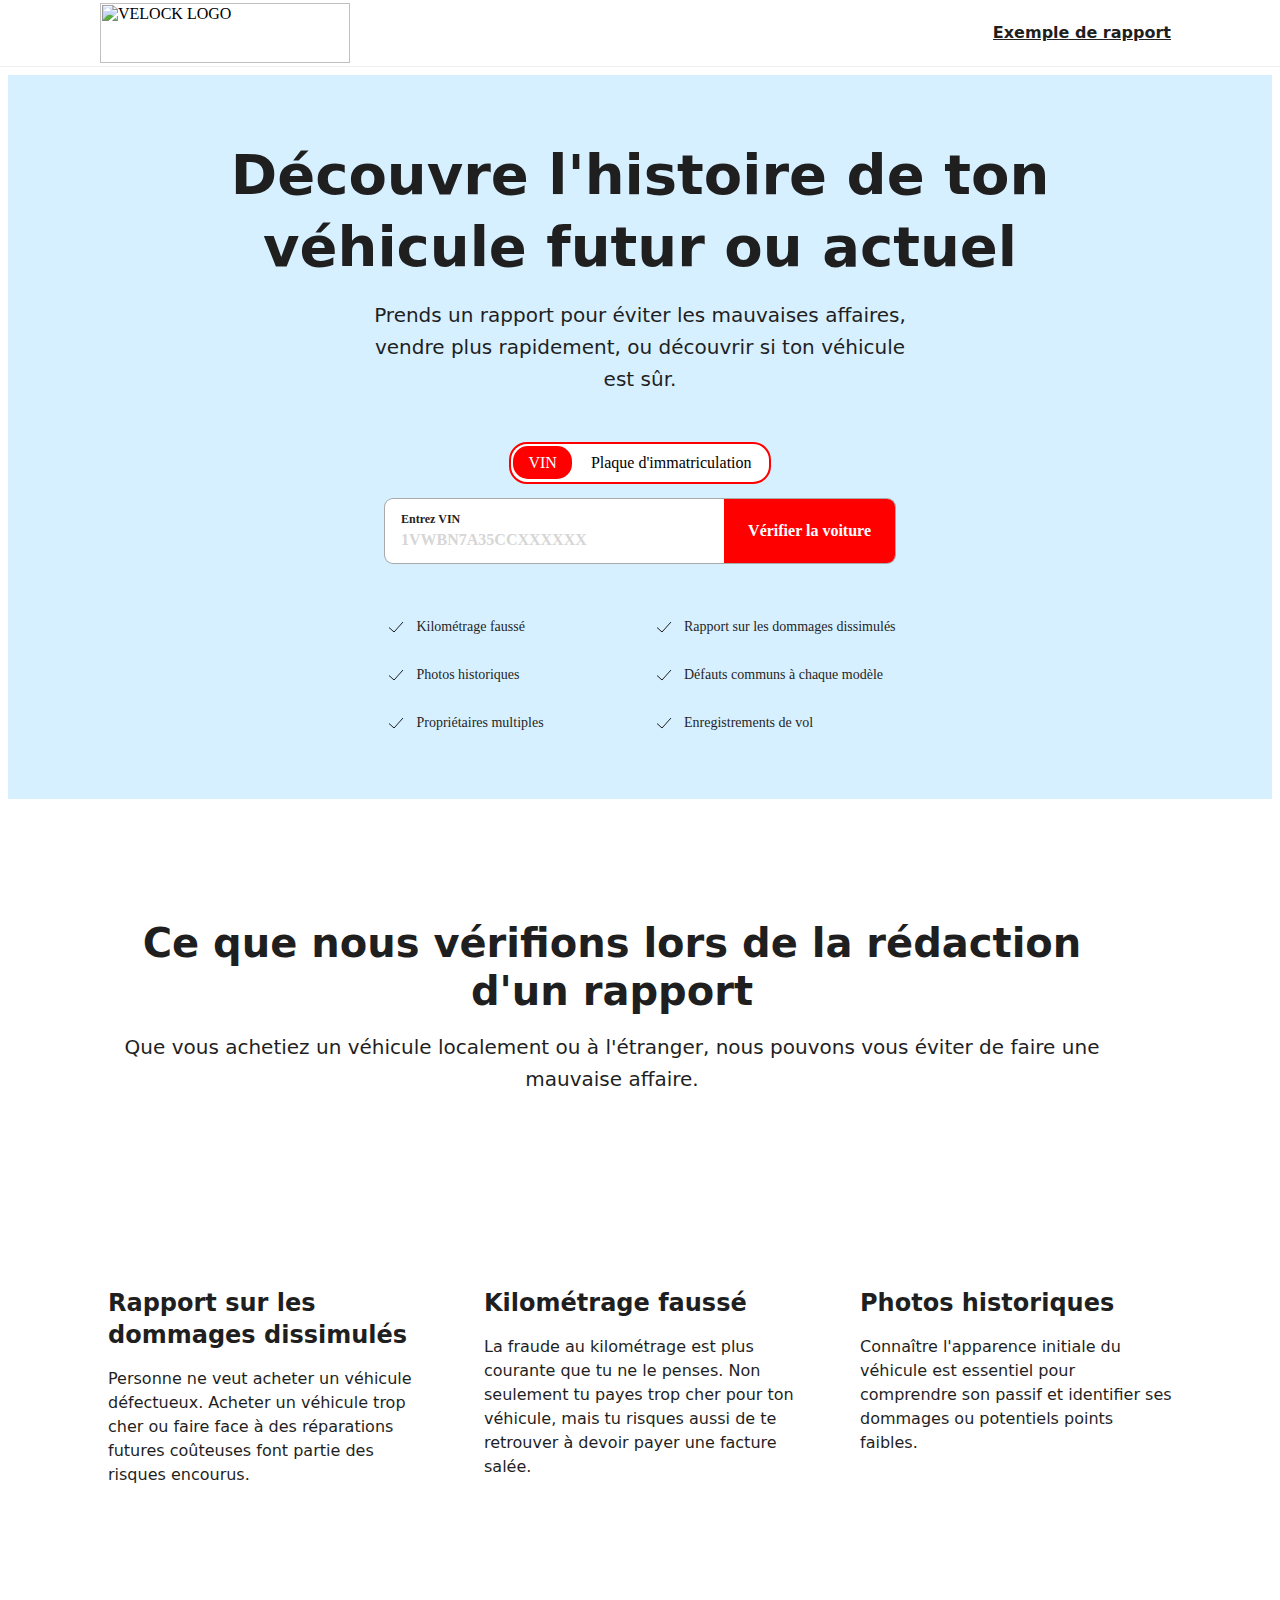
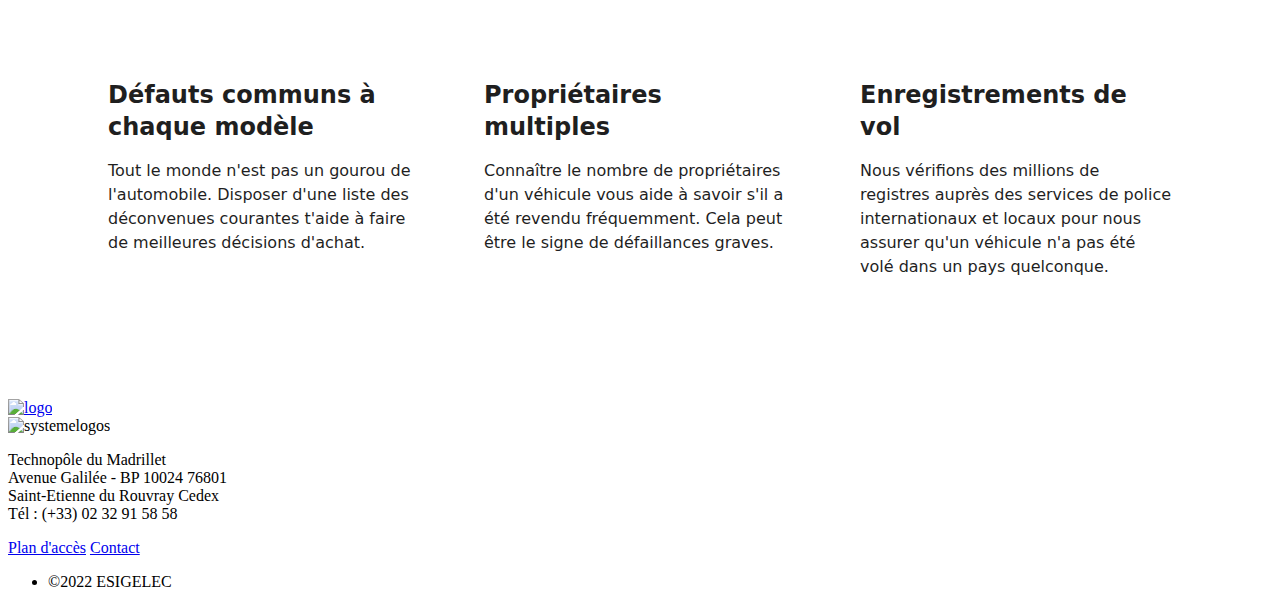
==== html/index.html @ b149a7cc "creation du front" ====
<html lang="fr">

<head>
  <meta charset="utf-8">
  <meta name="viewport" content="width=device-width, initial-scale=1">
  <meta name="verify-paysera" content="46dbbcd85ca16a85a21fc4309380b47c">
  <script async="" src="https://www.googletagmanager.com/gtm.js?id=GTM-PZDTRDW"></script>
  <title>
    VELOCK | Le décodeur VIN qui vérifie la voiture et fournit l'historique du véhicule
  </title>
  <link rel="preload" href="css/003d34ce8c2a25ce.css" as="style">
  <link rel="stylesheet" type="text/css" href="css/f8cad1ef66ad67bb.css">
  <link rel="stylesheet" type="text/css" href="css/style-footer.css" />
  <style data-n-href="css/cb5645ceb86e64c7.css">
    @keyframes asIcon_shakeKeyframes__RSC4c {

      10%,
      90% {
        transform: translate3d(-1px, 0, 0);
      }

      20%,
      80% {
        transform: translate3d(2px, 0, 0);
      }

      30%,
      50%,
      70% {
        transform: translate3d(-4px, 0, 0);
      }

      40%,
      60% {
        transform: translate3d(4px, 0, 0);
      }
    }

    .asIcon_root__hjcpi {
      display: inline-block;
      vertical-align: top;
    }

    .asIcon_root__hjcpi svg {
      width: 100%;
      height: 100%;
      display: block;
    }

    .asIcon_root__hjcpi:not(.asIcon_original__wja3U) svg,
    .asIcon_root__hjcpi:not(.asIcon_original__wja3U) use {
      fill: currentColor;
    }

    .asIcon_roundSolid__w_0uh,
    .asIcon_round__QtMLk {
      position: relative;
      overflow: hidden;
      display: inline-block;
      color: #00c0e8;
    }

    .asIcon_roundSolid__w_0uh:before,
    .asIcon_round__QtMLk:before {
      content: "";
      position: absolute;
      top: 0;
      right: 0;
      bottom: 0;
      left: 0;
      border-radius: 50%;
      background: currentColor;
      opacity: 0.15;
    }

    .asIcon_roundSolid__w_0uh:before {
      opacity: 1;
    }

    .asIcon_roundSolid__w_0uh svg {
      color: #fff;
    }

    .asIcon_roundWrapper___7oVj {
      position: relative;
      display: block;
      padding-bottom: 100%;
    }

    .asIcon_roundWrapper___7oVj svg {
      width: 54%;
      height: 54%;
      position: absolute;
      top: 50%;
      left: 50%;
      transform: translate(-50%, -50%);
    }

    ._lStrong_vxg9a_7,
    ._l_vxg9a_1 {
      font-family: Inter, system-ui, sans-serif;
      font-size: 1.25rem;
      line-height: 1.6;
    }

    ._lStrong_vxg9a_7 {
      font-weight: 600;
    }

    ._mExtra_vxg9a_14 {
      font-weight: 400;
      font-family: Inter, system-ui, sans-serif;
      font-size: 1.125rem;
      line-height: 1.7777777778;
    }

    ._m_vxg9a_14 {
      font-weight: 400;
    }

    ._mStrong_vxg9a_28,
    ._m_vxg9a_14 {
      font-family: Inter, system-ui, sans-serif;
      font-size: 1rem;
      line-height: 1.5;
    }

    ._mStrong_vxg9a_28 {
      font-weight: 600;
    }

    ._s_vxg9a_35 {
      font-weight: 400;
    }

    ._sStrong_vxg9a_42,
    ._s_vxg9a_35 {
      font-family: Inter, system-ui, sans-serif;
      font-size: 0.875rem;
      line-height: 1.7142857143;
    }

    ._sStrong_vxg9a_42 {
      font-weight: 600;
    }

    ._xs_vxg9a_49 {
      font-weight: 400;
    }

    ._xsStrong_vxg9a_56,
    ._xs_vxg9a_49 {
      font-family: Inter, system-ui, sans-serif;
      font-size: 0.75rem;
      line-height: 1.3333333333;
    }

    ._xsStrong_vxg9a_56 {
      font-weight: 600;
    }

    ._xxs_vxg9a_63 {
      font-weight: 400;
    }

    ._xxsStrong_vxg9a_70,
    ._xxs_vxg9a_63 {
      font-family: Inter, system-ui, sans-serif;
      font-size: 0.6875rem;
      line-height: 1.4545454545;
    }

    ._xxsStrong_vxg9a_70 {
      font-weight: 600;
    }

    ._xxxs_vxg9a_77 {
      font-weight: 400;
    }

    ._xxxsStrong_vxg9a_84,
    ._xxxs_vxg9a_77 {
      font-family: Inter, system-ui, sans-serif;
      font-size: 0.625rem;
      line-height: 1.4;
    }

    ._xxxsStrong_vxg9a_84 {
      font-weight: 600;
    }

    ._root_k4hgl_1 {
      display: block;
      margin: 0;
    }

    ._inline_k4hgl_6 {
      display: inline;
    }

    ._truncated_k4hgl_10 {
      display: -webkit-box;
      overflow: hidden;
      -webkit-box-orient: vertical;
      -webkit-line-clamp: var(--numberOfLines);
    }

    ._centerAlign_k4hgl_17 {
      text-align: center;
    }

    ._leftAlign_k4hgl_21 {
      text-align: left;
    }

    ._rightAlign_k4hgl_25 {
      text-align: right;
    }

    ._justifyAlign_k4hgl_29 {
      text-align: justify;
    }

    ._dark_k4hgl_33 {
      color: #1f1f1f;
    }

    ._darkSecondary_k4hgl_37 {
      color: #858585;
    }

    ._light_k4hgl_41 {
      color: #fff;
    }

    ._highlighted_k4hgl_45 {
      color: #0073f0;
    }

    ._inherited_k4hgl_49 {
      color: inherit;
    }

    @keyframes Button_shakeKeyframes__ts_un {

      10%,
      90% {
        transform: translate3d(-1px, 0, 0);
      }

      20%,
      80% {
        transform: translate3d(2px, 0, 0);
      }

      30%,
      50%,
      70% {
        transform: translate3d(-4px, 0, 0);
      }

      40%,
      60% {
        transform: translate3d(4px, 0, 0);
      }
    }

    .Button_root__HroBI {
      display: inline-block;
      padding: 0;
      border: 0;
      background: none;
      font-family: inherit;
      font-size: inherit;
      line-height: 1.25;
      font-weight: inherit;
      text-decoration: none;
      color: inherit;
      -webkit-appearance: none;
      -moz-appearance: none;
      appearance: none;
      cursor: pointer;
      transition: all 0.1s ease-in-out;
      white-space: nowrap;
    }

    .Button_root__HroBI[disabled] {
      cursor: default;
    }

    .Button_root__HroBI:focus {
      outline: 0;
    }

    .Button_root__HroBI::-moz-focus-inner {
      border: 0;
    }

    .Button_root__HroBI:focus-visible {
      box-shadow: 0 0 0 3px #fff, 0 0 0 5px #aadcff;
      border-radius: 8px;
    }

    .Button_root__HroBI:active {
      transform: scale(0.95);
    }

    .Button_root__HroBI[disabled] {
      cursor: not-allowed;
    }

    .Button_outline__M6gzp {
      background: #fff;
      color: #1f1f1f;
      border-style: solid;
      border-color: #000;
    }

    .Button_outline__M6gzp:hover {
      background: #000;
    }

    .Button_outline__M6gzp[disabled] {
      background: #fff;
    }

    .Button_outline__M6gzp:hover {
      color: #fff;
    }

    .Button_outline__M6gzp[disabled] {
      color: #ebebeb;
    }

    .Button_outline__M6gzp.Button_large__ZiCN9,
    .Button_outline__M6gzp.Button_medium__aGE2S {
      border-width: 2px;
    }

    .Button_outline__M6gzp.Button_small__hxrwW,
    .Button_outline__M6gzp.Button_tiny___Xh_i {
      border-width: 1px;
    }

    .Button_large__ZiCN9 {
      font-size: 16px;
      line-height: 1.5;
      font-weight: 600;
      padding: 12px 32px;
      border-radius: 8px;
    }

    .Button_medium__aGE2S {
      padding: 12px 16px;
      border-radius: 8px;
    }

    .Button_medium__aGE2S,
    .Button_small__hxrwW {
      font-size: 12px;
      line-height: 1.3333333333;
      font-weight: 600;
    }

    .Button_small__hxrwW {
      padding: 8px 12px;
      border-radius: 5px;
    }

    .Button_tiny___Xh_i {
      font-size: 12px;
      line-height: 1.3333333333;
      font-weight: 600;
      padding: 4px 6px;
      border-radius: 5px;
    }

    .Button_plain__SKANE {
      color: #1f1f1f;
      padding: 0;
      border-radius: 0;
    }

    .Button_plain__SKANE[disabled] {
      color: #d6d6d6;
    }

    .Button_primary__MFxvB {
      background: red;
      color: white;
    }

    .Button_primary__MFxvB:hover {
      background: #ea3e23;
    }

    .Button_primary__MFxvB[disabled] {
      background: #ea3e23;
      color: #d6d6d6;
    }

    .Button_dark__c2Kmt {
      background: #000;
      color: #fff;
    }

    .Button_dark__c2Kmt:hover {
      background: #333;
    }

    .Button_dark__c2Kmt[disabled] {
      background: #ebebeb;
      color: #d6d6d6;
    }

    .Button_blue__Hcp57 {
      background: #04c1e9;
      color: #fff;
    }

    .Button_blue__Hcp57:hover {
      background: #039aba;
    }

    .Button_blue__Hcp57[disabled] {
      background: #cdf3fb;
    }

    .Button_leadingIcon__opdJJ,
    .Button_trailingIcon__h_Nfz {
      display: inline-flex;
    }

    .Button_centered__38yWS {
      display: inline-flex;
      align-items: center;
    }

    .Button_trailingIcon__h_Nfz {
      margin-left: 8px;
    }

    .Button_leadingIcon__opdJJ {
      margin-right: 8px;
    }

    .Button_fullWidth__lvjQm {
      width: 100%;
    }

    @keyframes Icon_shakeKeyframes__VwrXo {

      10%,
      90% {
        transform: translate3d(-1px, 0, 0);
      }

      20%,
      80% {
        transform: translate3d(2px, 0, 0);
      }

      30%,
      50%,
      70% {
        transform: translate3d(-4px, 0, 0);
      }

      40%,
      60% {
        transform: translate3d(4px, 0, 0);
      }
    }

    .Icon_root__mRIEG {
      fill: currentColor;
    }

    .Icon_root__mRIEG[fill="none"] {
      fill: none;
    }

    .Icon_root__mRIEG[stroke]:not([stroke="none"]) {
      stroke: currentColor;
    }

    .Icon_xs__Dq_YJ {
      width: 12px;
      height: 12px;
    }

    .Icon_s__Zaekm {
      width: 16px;
      height: 16px;
    }

    .Icon_m__sOEeN {
      width: 24px;
      height: 24px;
    }

    .Icon_l__ONcED {
      width: 32px;
      height: 32px;
    }

    ._root_1b9bk_1 {
      --stackGap: var(--stackGapMobileUp);
      --stackType: var(--stackTypeMobileUp);
      --stackMainAxisAlign: var(--stackMainAxisAlignMobileUp);
      --stackCrossAxisAlign: var(--stackCrossAxisAlignMobileUp);
      display: flex;
      flex-direction: var(--stackType);
      align-items: var(--stackCrossAxisAlign);
      justify-content: var(--stackMainAxisAlign);
      gap: calc(8px * var(--stackGap));
    }

    @media screen and (min-width: 680px) {
      ._root_1b9bk_1 {
        --stackGap: var(--stackGapTabletPortraitUp);
        --stackType: var(--stackTypeTabletPortraitUp);
        --stackMainAxisAlign: var(--stackMainAxisAlignTabletPortraitUp);
        --stackCrossAxisAlign: var(--stackCrossAxisAlignTabletPortraitUp);
      }
    }

    @media screen and (min-width: 990px) {
      ._root_1b9bk_1 {
        --stackGap: var(--stackGapTabletLandscapeUp);
        --stackType: var(--stackTypeTabletLandscapeUp);
        --stackMainAxisAlign: var(--stackMainAxisAlignTabletLandscapeUp);
        --stackCrossAxisAlign: var(--stackCrossAxisAlignTabletLandscapeUp);
      }
    }

    @media screen and (min-width: 1200px) {
      ._root_1b9bk_1 {
        --stackGap: var(--stackGapDesktopUp);
        --stackType: var(--stackTypeDesktopUp);
        --stackMainAxisAlign: var(--stackMainAxisAlignDesktopUp);
        --stackCrossAxisAlign: var(--stackCrossAxisAlignDesktopUp);
      }
    }

    @media screen and (min-width: 1800px) {
      ._root_1b9bk_1 {
        --stackGap: var(--stackGapDesktopBigUp);
        --stackType: var(--stackTypeDesktopBigUp);
        --stackMainAxisAlign: var(--stackMainAxisAlignDesktopBigUp);
        --stackCrossAxisAlign: var(--stackCrossAxisAlignDesktopBigUp);
      }
    }

    ._wrap_1b9bk_45 {
      flex-wrap: wrap;
    }

    ._root_1l3vs_1 {
      fill: currentColor;
    }

    ._root_1l3vs_1[fill="none"] {
      fill: none;
    }

    ._root_1l3vs_1[stroke]:not([stroke="none"]) {
      stroke: currentColor;
    }

    ._extraSmall_1l3vs_11 {
      width: 0.5rem;
      height: 0.5rem;
    }

    ._small_1l3vs_16 {
      width: 1rem;
      height: 1rem;
    }

    ._medium_1l3vs_21 {
      width: 1.5rem;
      height: 1.5rem;
    }

    ._large_1l3vs_26 {
      width: 2rem;
      height: 2rem;
    }

    ._extraLarge_1l3vs_31 {
      width: 4rem;
      height: 4rem;
    }

    .QuestionList_list__JrJ7A {
      list-style: none;
      overflow: visible auto;
      padding: 8px;
      margin: 0 -8px;
    }

    .QuestionList_content__Aq_bm {
      padding: 16px;
      background-color: #f0f0f0;
      border-radius: 0 0 8px 8px;
    }

    .QuestionList_listItemButton__X8x2v {
      transition: outline-color 0.1s ease-out, outline-offset 0.1s ease-out;
      outline: 2px solid transparent;
      font-family: Inter, system-ui, sans-serif;
      font-size: 1rem;
      font-weight: 400;
      border: 0;
      border-radius: 0;
      margin: 0;
      -webkit-appearance: none;
      -moz-appearance: none;
      appearance: none;
      background: transparent;
      box-shadow: none;
      cursor: pointer;
      line-height: inherit;
      text-align: left;
      transition: background-color 0.1s ease-out;
      display: flex;
      flex-direction: row;
      align-items: flex-start;
      padding: 16px;
      border-radius: 8px;
      background-color: #f0f0f0;
      -moz-column-gap: 8px;
      column-gap: 8px;
      white-space: normal;
    }

    .QuestionList_listItemButton__X8x2v:focus-visible {
      outline-color: #aadcff;
      outline-offset: 2px;
    }

    .QuestionList_listItemButton__X8x2v[disabled] {
      cursor: not-allowed;
    }

    .QuestionList_listItemButton__X8x2v:active {
      transform: none;
    }

    .QuestionList_listItemButton__X8x2v:not([disabled]):hover {
      background-color: #d6d6d6;
    }

    .QuestionList_opened__eJiyK {
      border-radius: 8px 8px 0 0;
    }

    .QuestionList_descriptionWrapper__KC4kl {
      padding-top: 0;
      padding-left: 40px;
    }

    .QuestionList_iconWrapper__9MC0d {
      display: flex;
      align-self: stretch;
      padding-top: 4px;
    }

    .QuestionList_button___CFjq {
      margin: 8px 0 0;
      justify-content: space-between;
    }

    ._root_o13g7_1 {
      font-size: 1rem;
      font-weight: 400;
      padding: 0;
      border: 0;
      border-radius: 0;
      margin: 0;
      -webkit-appearance: none;
      -moz-appearance: none;
      appearance: none;
      background: transparent;
      box-shadow: none;
      cursor: pointer;
      line-height: inherit;
      text-align: left;
      display: inline-flex;
      flex-direction: row;
      align-items: center;
      justify-content: center;
      font-weight: 600;
      font-family: Inter, system-ui, sans-serif;
      font-size: 0.75rem;
      line-height: 1.3333333333;
      transition: outline-color 0.1s ease-out, outline-offset 0.1s ease-out;
      outline: 2px solid transparent;
      transition: color 0.1s ease-out, box-shadow 0.1s ease-out,
        background 0.1s ease-out, outline-color 0.1s ease-out;
      border-radius: 100vmax;
    }

    ._root_o13g7_1[disabled] {
      cursor: not-allowed;
    }

    ._root_o13g7_1:focus-visible {
      outline-color: #aadcff;
      outline-offset: 2px;
    }

    ._primary_o13g7_36 {
      background: red;
      color: #000;
    }

    ._primary_o13g7_36[disabled] {
      background: #fff7a9;
      color: #d6d6d6;
    }

    ._primary_o13g7_36:not([disabled]):hover {
      background: #ffd600;
    }

    ._secondary_o13g7_48 {
      background: #000;
      color: #fff;
    }

    ._secondary_o13g7_48[disabled] {
      background: #d6d6d6;
      color: #f0f0f0;
    }

    ._secondary_o13g7_48:not([disabled]):hover {
      background: #1f1f1f;
    }

    ._tertiary_o13g7_60 {
      background: #0073f0;
      color: #fff;
    }

    ._tertiary_o13g7_60[disabled] {
      background: #d6d6d6;
      color: #f0f0f0;
    }

    ._tertiary_o13g7_60:not([disabled]):hover {
      background: #000f78;
    }

    ._outlined_o13g7_72 {
      box-shadow: inset 0 0 0 1px #1f1f1f;
      color: #000;
    }

    ._outlined_o13g7_72[disabled] {
      box-shadow: inset 0 0 0 1px #f0f0f0;
      color: #d6d6d6;
    }

    ._outlined_o13g7_72:not([disabled]):hover {
      box-shadow: inset 0 0 0 1px #000;
      background: #000;
      color: #fff;
    }

    ._muted_o13g7_86 {
      background: #f0f0f0;
      color: #000;
    }

    ._muted_o13g7_86[disabled] {
      background: #d6d6d6;
      color: #f0f0f0;
    }

    ._muted_o13g7_86:not([disabled]):hover {
      background: #000;
      color: #fff;
    }

    ._xxl_o13g7_99 {
      padding: 16px 40px;
    }

    ._l_o13g7_103,
    ._m_o13g7_86 {
      padding: 12px 24px;
    }

    ._s_o13g7_48 {
      padding: 8px 16px;
    }

    ._xxl_o13g7_99 {
      font-size: 1rem;
      line-height: 1.5;
    }

    ._l_o13g7_103,
    ._xxl_o13g7_99 {
      font-weight: 600;
      font-family: Inter, system-ui, sans-serif;
    }

    ._l_o13g7_103 {
      font-size: 0.875rem;
      line-height: 1.7142857143;
    }

    ._fullWidth_o13g7_129 {
      display: flex;
      width: 100%;
    }

    ._leadingIcon_o13g7_134 {
      margin-right: 8px;
    }

    ._trailingIcon_o13g7_138 {
      margin-left: 8px;
    }

    @keyframes Loader_shakeKeyframes__M0FbD {

      10%,
      90% {
        transform: translate3d(-1px, 0, 0);
      }

      20%,
      80% {
        transform: translate3d(2px, 0, 0);
      }

      30%,
      50%,
      70% {
        transform: translate3d(-4px, 0, 0);
      }

      40%,
      60% {
        transform: translate3d(4px, 0, 0);
      }
    }

    .Loader_root__VRNOg,
    .Loader_root__VRNOg:after {
      width: 8em;
      height: 8em;
      border-radius: 50%;
    }

    .Loader_root__VRNOg {
      position: relative;
      font-size: 1em;
      text-indent: -9999em;
      border: 1.1em solid rgba(0, 0, 0, 0.1);
      border-left-color: rgba(0, 0, 0, 0.4);
      transform: translateZ(0);
      animation: Loader_loader__0rlzb 1.1s linear infinite;
    }

    @keyframes Loader_loader__0rlzb {
      0% {
        transform: rotate(0deg);
      }

      to {
        transform: rotate(1turn);
      }
    }

    @keyframes TextInput_shakeKeyframes__ekiKH {

      10%,
      90% {
        transform: translate3d(-1px, 0, 0);
      }

      20%,
      80% {
        transform: translate3d(2px, 0, 0);
      }

      30%,
      50%,
      70% {
        transform: translate3d(-4px, 0, 0);
      }

      40%,
      60% {
        transform: translate3d(4px, 0, 0);
      }
    }

    .TextInput_root__ikiQr {
      --width: 320px;
      display: flex;
      flex-direction: column;
      gap: 8px;
      text-align: left;
      width: var(--width);
      border-radius: 8px;
    }

    .TextInput_root__ikiQr.TextInput_fullWidth__dlA2E {
      --width: 100%;
    }

    .TextInput_label__6jwy2 {
      font-size: 14px;
      line-height: 1.7142857143;
      font-weight: 600;
      color: #1f1f1f;
    }

    .TextInput_label__6jwy2.TextInput_hidden__eEM55 {
      position: absolute;
      overflow: hidden;
      width: 1px;
      height: 1px;
      padding: 0;
      border: 0;
      margin: -1px;
      clip: rect(0 0 0 0);
    }

    .TextInput_inputWrapper__9i8do {
      --borderSize: 1px;
      --borderColor: #858585;
      --textColor: #1f1f1f;
      --placeholderColor: #858585;
      --bgColor: none;
      --cursor: text;
      transition: border-color 0.2s ease-in-out, box-shadow 0.2s ease-in-out,
        background-color 0.2s ease-in-out, color 0.2s ease-in-out;
      border-radius: 8px;
      box-shadow: inset 0 0 0 var(--borderSize) var(--borderColor);
      box-sizing: border-box;
      position: relative;
      display: flex;
      align-items: center;
      gap: 12px;
      color: var(--textColor);
      background-color: var(--bgColor);
      cursor: var(--cursor);
    }

    .TextInput_inputWrapper__9i8do.TextInput_light__qxq_c {
      --borderColor: #d6d6d6;
      --bgColor: #fff;
    }

    .TextInput_inputWrapper__9i8do.TextInput_medium__DaKDi {
      padding: 12px 16px;
    }

    .TextInput_inputWrapper__9i8do.TextInput_large__r0gp1 {
      padding: 20px 24px;
    }

    .TextInput_inputWrapper__9i8do.TextInput_disabled__38rXN {
      --borderColor: #d6d6d6;
      --textColor: #d6d6d6;
      --bgColor: #f9f9f9;
      --placeholderColor: #d6d6d6;
      --cursor: not-allowed;
    }

    .TextInput_inputWrapper__9i8do.TextInput_error__sRoiy {
      --borderColor: #ff3648;
      --textColor: #ff3648;
    }

    .TextInput_inputWrapper__9i8do.TextInput_readOnly__cJWid {
      --cursor: default;
    }

    .TextInput_inputWrapper__9i8do.TextInput_pending__9eDS5 {
      --cursor: wait;
    }

    .TextInput_inputWrapper__9i8do:focus-within {
      --borderSize: 2px;
      --borderColor: #0073f0;
    }

    .TextInput_inputWrapper__9i8do:not(.TextInput_readOnly__cJWid,
      .TextInput_disabled__38rXN):not(:focus-within):hover {
      --borderColor: #0073f0;
    }

    .TextInput_input__pfcVL {
      padding: 0;
      border: 0;
      border-radius: 0;
      line-height: 1;
      background: none;
      font-family: inherit;
      font-size: inherit;
      font-weight: inherit;
      color: inherit;
      -webkit-appearance: none;
      -moz-appearance: none;
      appearance: none;
      font-size: 16px;
      line-height: 1.5;
      font-weight: 400;
      text-overflow: ellipsis;
      overflow: hidden;
      white-space: nowrap;
      flex: 1 1;
      cursor: var(--cursor);
    }

    .TextInput_input__pfcVL:focus {
      outline: 0;
    }

    .TextInput_input__pfcVL.TextInput_medium__DaKDi {
      font-weight: 400;
      font-family: Inter, system-ui, sans-serif;
      font-size: 0.875rem;
      line-height: 1.7142857143;
    }

    .TextInput_input__pfcVL.TextInput_large__r0gp1 {
      font-weight: 400;
      font-family: Inter, system-ui, sans-serif;
      font-size: 1rem;
      line-height: 1.5;
    }

    .TextInput_input__pfcVL::-moz-placeholder {
      color: var(--placeholderColor);
    }

    .TextInput_input__pfcVL:-ms-input-placeholder {
      color: var(--placeholderColor);
    }

    .TextInput_input__pfcVL::placeholder {
      color: var(--placeholderColor);
    }

    .TextInput_emphasized__ALR5J.TextInput_medium__DaKDi {
      font-weight: 600;
      font-family: Inter, system-ui, sans-serif;
      font-size: 0.875rem;
      line-height: 1.7142857143;
    }

    .TextInput_emphasized__ALR5J.TextInput_large__r0gp1 {
      font-weight: 600;
      font-family: Inter, system-ui, sans-serif;
      font-size: 1rem;
      line-height: 1.5;
    }

    .TextInput_clearable__8bz7H::-webkit-search-cancel-button {
      -webkit-appearance: none;
    }

    .TextInput_button__XyXFk {
      margin: -6px -8px -6px 0;
    }

    .TextInput_large__r0gp1 .TextInput_button__XyXFk {
      margin-right: -4px;
    }

    .TextInput_button__XyXFk:disabled {
      pointer-events: none;
    }

    .TextInput_addonWrapper__Wz_jm {
      width: 24px;
      height: 24px;
      align-items: center;
      justify-content: center;
      padding: 4px;
      display: flex;
    }

    .TextInput_icon__RCBx4 {
      stroke: currentColor;
    }

    .TextInput_helperText__Y4bGY {
      margin: 0;
      font-size: 14px;
      line-height: 1.7142857143;
      font-weight: 400;
      color: #858585;
    }

    .TextInput_stateText__rNalQ {
      margin: 0;
      font-size: 12px;
      line-height: 1.3333333333;
      font-weight: 600;
      padding: 4px 8px;
      border-radius: 5px;
      width: -moz-fit-content;
      width: fit-content;
    }

    .TextInput_stateText__rNalQ.TextInput_success__WfwTb {
      color: #42bf00;
      background-color: #e6fbee;
    }

    .TextInput_stateText__rNalQ.TextInput_failure__RmIt8 {
      color: #ff3648;
      background-color: #ffebed;
    }

    .TextInput_stateIcon__x7LTL {
      width: 14px;
      height: 14px;
      fill: currentColor;
    }

    .TextInput_stateIcon__x7LTL.TextInput_success__WfwTb {
      color: #42bf00;
    }

    .TextInput_stateIcon__x7LTL.TextInput_failure__RmIt8 {
      color: #ff3648;
    }

    .TextInput_loader__RW6e_ {
      font-size: 2px;
    }

    .TextInput_clearButton__ptgYl {
      width: 24px;
      height: 24px;
      border-radius: 50%;
      display: flex;
      align-items: center;
      justify-content: center;
      transition: all 0.1s ease-in-out;
      background-color: #ebebeb;
      color: #000;
      visibility: hidden;
    }

    .TextInput_clearButton__ptgYl:hover {
      background-color: #d6d6d6;
    }

    .TextInput_visible__aX9aB {
      visibility: visible;
    }

    @keyframes TextArea_shakeKeyframes__fFhGV {

      10%,
      90% {
        transform: translate3d(-1px, 0, 0);
      }

      20%,
      80% {
        transform: translate3d(2px, 0, 0);
      }

      30%,
      50%,
      70% {
        transform: translate3d(-4px, 0, 0);
      }

      40%,
      60% {
        transform: translate3d(4px, 0, 0);
      }
    }

    .TextArea_root__xZszX {
      display: flex;
      flex-direction: column;
      gap: 8px;
    }

    .TextArea_label__lOwwW {
      font-size: 14px;
      line-height: 1.7142857143;
      font-weight: 600;
      color: #1f1f1f;
    }

    .TextArea_label__lOwwW.TextArea_hidden__yft5_ {
      position: absolute;
      overflow: hidden;
      width: 1px;
      height: 1px;
      padding: 0;
      border: 0;
      margin: -1px;
      clip: rect(0 0 0 0);
    }

    .TextArea_inputWrapper__UIkBK {
      --borderSize: 1px;
      --borderColor: #858585;
      --textColor: #1f1f1f;
      --placeholderColor: #858585;
      --bgColor: #fff;
      --cursor: text;
      transition: border-color 0.2s ease-in-out, box-shadow 0.2s ease-in-out,
        background-color 0.2s ease-in-out, color 0.2s ease-in-out;
      border-radius: 8px;
      box-shadow: inset 0 0 0 var(--borderSize) var(--borderColor);
      box-sizing: border-box;
      position: relative;
      display: flex;
      align-items: center;
      gap: 12px;
      color: var(--textColor);
      background-color: var(--bgColor);
      cursor: var(--cursor);
      padding: 12px 16px;
    }

    .TextArea_inputWrapper__UIkBK.TextArea_disabled__1EW4X {
      --borderColor: #d6d6d6;
      --textColor: #d6d6d6;
      --bgColor: #f9f9f9;
      --placeholderColor: #d6d6d6;
      --cursor: not-allowed;
    }

    .TextArea_inputWrapper__UIkBK.TextArea_error__mLKH6 {
      --borderColor: #ff3648;
      --textColor: #ff3648;
    }

    .TextArea_inputWrapper__UIkBK:focus-within {
      --borderSize: 2px;
      --borderColor: #04c1e9;
    }

    .TextArea_inputWrapper__UIkBK:not(.TextArea_readOnly__geOln,
      .TextArea_disabled__1EW4X):not(:focus-within):hover {
      --borderColor: #04c1e9;
    }

    .TextArea_input___5D9Z {
      padding: 0;
      border: 0;
      border-radius: 0;
      line-height: 1;
      background: none;
      font-family: inherit;
      font-size: inherit;
      font-weight: inherit;
      color: inherit;
      -webkit-appearance: none;
      -moz-appearance: none;
      appearance: none;
      font-size: 16px;
      line-height: 1.5;
      font-weight: 400;
      flex: 1 1;
      cursor: var(--cursor);
    }

    .TextArea_input___5D9Z:focus {
      outline: 0;
    }

    .TextArea_input___5D9Z::-moz-placeholder {
      color: var(--placeholderColor);
    }

    .TextArea_input___5D9Z:-ms-input-placeholder {
      color: var(--placeholderColor);
    }

    .TextArea_input___5D9Z::placeholder {
      color: var(--placeholderColor);
    }

    @keyframes Select_shakeKeyframes__5yRSW {

      10%,
      90% {
        transform: translate3d(-1px, 0, 0);
      }

      20%,
      80% {
        transform: translate3d(2px, 0, 0);
      }

      30%,
      50%,
      70% {
        transform: translate3d(-4px, 0, 0);
      }

      40%,
      60% {
        transform: translate3d(4px, 0, 0);
      }
    }

    .Select_root__4l3Q5 {
      --borderColor: #d6d6d6;
      --width: 320px;
      display: flex;
      flex-direction: column;
      cursor: pointer;
      gap: 8px;
      width: var(--width);
    }

    .Select_root__4l3Q5.Select_fullWidth__pIRfH {
      --width: 100%;
    }

    .Select_label__g0Wbw {
      font-size: 14px;
      line-height: 1.7142857143;
      font-weight: 600;
      color: #1f1f1f;
    }

    .Select_select__yybNg {
      border: 0;
      border-radius: 0;
      line-height: 1;
      background: none;
      font-family: inherit;
      font-size: inherit;
      font-weight: inherit;
      color: inherit;
      -webkit-appearance: none;
      -moz-appearance: none;
      appearance: none;
      font-size: 16px;
      line-height: 1.5;
      font-weight: 400;
      text-overflow: ellipsis;
      overflow: hidden;
      white-space: nowrap;
      cursor: inherit;
      width: 100%;
      padding: 12px 48px 12px 16px;
      z-index: 1;
    }

    .Select_select__yybNg:focus {
      outline: 0;
    }

    .Select_inputWrapper__5IwRY {
      --borderSize: 1px;
      --borderColor: #858585;
      --textColor: #1f1f1f;
      --bgColor: none;
      --cursor: pointer;
      transition: border-color 0.2s ease-in-out, box-shadow 0.2s ease-in-out,
        background-color 0.2s ease-in-out, color 0.2s ease-in-out;
      display: flex;
      align-items: center;
      position: relative;
      border-radius: 8px;
      box-shadow: inset 0 0 0 var(--borderSize) var(--borderColor);
      box-sizing: border-box;
      background-color: var(--bgColor);
      color: var(--textColor);
      cursor: var(--cursor);
      border: none;
    }

    .Select_inputWrapper__5IwRY::-moz-placeholder {
      color: var(--placeholderColor);
    }

    .Select_inputWrapper__5IwRY:-ms-input-placeholder {
      color: var(--placeholderColor);
    }

    .Select_inputWrapper__5IwRY::placeholder {
      color: var(--placeholderColor);
    }

    .Select_inputWrapper__5IwRY.Select_light__tnyTL {
      --bgColor: #fff;
      --borderColor: #d6d6d6;
    }

    .Select_inputWrapper__5IwRY.Select_disabled__XKK_Z {
      --borderColor: #d6d6d6;
      --textColor: #d6d6d6;
      --bgColor: #f9f9f9;
      --placeholderColor: #d6d6d6;
      --cursor: not-allowed;
    }

    .Select_inputWrapper__5IwRY.Select_error__kLECZ {
      --borderColor: #ff3648;
      --textColor: #ff3648;
    }

    .Select_inputWrapper__5IwRY:focus-within {
      --borderSize: 2px;
      --borderColor: #04c1e9;
    }

    .Select_icon__Y2_9B {
      position: absolute;
      right: 16px;
    }

    .SuccessMessage_root__FdK_z {
      padding: 80px 16px;
      text-align: center;
    }

    .SuccessMessage_icon__hfIY9 {
      width: 72px;
      height: 72px;
    }

    .SuccessMessage_heading__xXBrX {
      margin: 8px 0;
    }

    .SuccessMessage_text__4SwVI {
      margin: 0;
    }

    ._xxl_10vh9_1 {
      font-weight: 700;
      font-family: Inter, system-ui, sans-serif;
      font-size: 2.5rem;
      line-height: 1.2;
    }

    @media screen and (min-width: 990px) {
      ._xxl_10vh9_1 {
        font-family: Inter, system-ui, sans-serif;
        font-size: 3.5rem;
        line-height: 1.2857142857;
      }
    }

    ._xl_10vh9_15 {
      font-weight: 700;
      font-family: Inter, system-ui, sans-serif;
      font-size: 2.5rem;
      line-height: 1.2;
    }

    @media screen and (min-width: 990px) {
      ._xl_10vh9_15 {
        font-family: Inter, system-ui, sans-serif;
        font-size: 3rem;
        line-height: 1.1666666667;
      }
    }

    ._l_10vh9_29 {
      font-weight: 700;
      font-family: Inter, system-ui, sans-serif;
      font-size: 2rem;
      line-height: 1.25;
    }

    @media screen and (min-width: 990px) {
      ._l_10vh9_29 {
        font-family: Inter, system-ui, sans-serif;
        font-size: 2.5rem;
        line-height: 1.2;
      }
    }

    ._m_10vh9_43 {
      font-weight: 700;
      font-family: Inter, system-ui, sans-serif;
      font-size: 1.5rem;
      line-height: 1.3333333333;
    }

    @media screen and (min-width: 990px) {
      ._m_10vh9_43 {
        font-family: Inter, system-ui, sans-serif;
        font-size: 2rem;
        line-height: 1.25;
      }
    }

    ._s_10vh9_57 {
      font-weight: 700;
      font-family: Inter, system-ui, sans-serif;
      font-size: 1.25rem;
      line-height: 1.6;
    }

    @media screen and (min-width: 990px) {
      ._s_10vh9_57 {
        font-family: Inter, system-ui, sans-serif;
        font-size: 1.5rem;
        line-height: 1.3333333333;
      }
    }

    ._xs_10vh9_71 {
      font-weight: 600;
      font-family: Inter, system-ui, sans-serif;
      font-size: 1.125rem;
      line-height: 1.3333333333;
    }

    @media screen and (min-width: 990px) {
      ._xs_10vh9_71 {
        font-family: Inter, system-ui, sans-serif;
        font-size: 1.25rem;
        line-height: 1.2;
      }
    }

    @keyframes CloseButton_shakeKeyframes__j5Tdj {

      10%,
      90% {
        transform: translate3d(-1px, 0, 0);
      }

      20%,
      80% {
        transform: translate3d(2px, 0, 0);
      }

      30%,
      50%,
      70% {
        transform: translate3d(-4px, 0, 0);
      }

      40%,
      60% {
        transform: translate3d(4px, 0, 0);
      }
    }

    .CloseButton_root__S8X9C {
      padding: 0;
      border: 0;
      background: none;
      font-family: inherit;
      font-size: inherit;
      line-height: 1.25;
      font-weight: inherit;
      text-decoration: none;
      color: inherit;
      -webkit-appearance: none;
      -moz-appearance: none;
      appearance: none;
      cursor: pointer;
      width: 44px;
      height: 44px;
      display: inline-block;
      color: #999;
    }

    .CloseButton_root__S8X9C[disabled] {
      cursor: default;
    }

    .CloseButton_root__S8X9C:focus {
      outline: 0;
    }

    .CloseButton_root__S8X9C::-moz-focus-inner {
      border: 0;
    }

    .CloseButton_root__S8X9C:after,
    .CloseButton_root__S8X9C:before {
      transition: background 0.1s ease-in-out;
      content: "";
      position: absolute;
      top: 50%;
      left: 50%;
      width: 24px;
      height: 2px;
      margin: -1px 0 0 -12px;
      background: currentColor;
      pointer-events: none;
    }

    .CloseButton_root__S8X9C:before {
      transform: rotate(-45deg);
    }

    .CloseButton_root__S8X9C:after {
      transform: rotate(45deg);
    }

    .CloseButton_root__S8X9C:hover:after,
    .CloseButton_root__S8X9C:hover:before {
      background: #000;
    }

    @keyframes SupportPopup_shakeKeyframes__9yUaM {

      10%,
      90% {
        transform: translate3d(-1px, 0, 0);
      }

      20%,
      80% {
        transform: translate3d(2px, 0, 0);
      }

      30%,
      50%,
      70% {
        transform: translate3d(-4px, 0, 0);
      }

      40%,
      60% {
        transform: translate3d(4px, 0, 0);
      }
    }

    .SupportPopup_root__Nq_YS {
      box-shadow: 0 4px 16px rgba(0, 0, 0, 0.05);
      width: auto;
      height: auto;
      position: fixed;
      top: 16px;
      right: 16px;
      bottom: 16px;
      left: 16px;
      margin: 0;
      padding: 0;
      background-color: #fff;
      border-radius: 8px;
      border: 1px solid #4d9df5;
      overflow: hidden;
      z-index: 40;
      display: flex;
      flex-direction: column;
      text-align: left;
      transform-origin: bottom right;
    }

    @media print,
    screen and (min-width: 600px) {
      .SupportPopup_root__Nq_YS {
        top: auto;
        width: 100%;
        max-height: 540px;
        max-width: 352px;
        height: calc(100% - 124px);
        margin: auto 0 auto auto;
      }
    }

    .SupportPopup_main__JnC6p {
      height: 100%;
      display: flex;
      flex: auto;
      flex-direction: column;
      overflow: hidden auto;
    }

    .SupportPopup_content__qah2k {
      padding: 16px;
    }

    .SupportPopup_header__mFcf_ {
      background-color: #0073f0;
      display: flex;
      align-items: center;
    }

    .SupportPopup_close__aE1Nw {
      font-family: Inter, system-ui, sans-serif;
      font-size: 1rem;
      font-weight: 400;
      padding: 0;
      border: 0;
      border-radius: 0;
      margin: 0;
      -webkit-appearance: none;
      -moz-appearance: none;
      appearance: none;
      background: transparent;
      box-shadow: none;
      cursor: pointer;
      line-height: inherit;
      text-align: left;
      display: flex;
      flex-direction: row;
      align-items: center;
      justify-content: center;
      width: 24px;
      height: 24px;
      border-radius: 50%;
      background-color: #fff;
    }

    .SupportPopup_close__aE1Nw[disabled] {
      cursor: not-allowed;
    }

    .SupportPopup_close__aE1Nw:hover {
      transform: scale(1.1);
    }

    .SupportPopup_title__sbLE0 {
      flex: 1 1;
    }

    @keyframes Modal_shakeKeyframes__jv9s0 {

      10%,
      90% {
        transform: translate3d(-1px, 0, 0);
      }

      20%,
      80% {
        transform: translate3d(2px, 0, 0);
      }

      30%,
      50%,
      70% {
        transform: translate3d(-4px, 0, 0);
      }

      40%,
      60% {
        transform: translate3d(4px, 0, 0);
      }
    }

    .Modal_root__rXUJu {
      position: relative;
      padding: 40px 20px;
      border-radius: 16px;
      background: #fff;
      outline: none;
      font-size: 14px;
      color: #1f1f1f;
    }

    @media screen and (max-width: 599px) {
      .Modal_root__rXUJu.Modal_mobileFullscreen__q_MvD {
        border-radius: 0;
        min-height: 100vh;
        min-height: -webkit-fill-available;
      }
    }

    .Modal_shell__tBUd9 {
      padding: 0;
    }

    .Modal_underlay__91s3_ {
      padding: 20px 15px;
      background: rgba(0, 0, 0, 0.7);
    }

    @media screen and (max-width: 599px) {
      .Modal_underlay__91s3_.Modal_mobileFullscreen__q_MvD {
        padding: 0;
      }
    }

    @media print {
      .Modal_underlay__91s3_ {
        display: none;
      }
    }

    .Modal_dialog__jtZ3r {
      width: 100%;
    }

    @media screen and (max-width: 599px) {
      .Modal_dialog__jtZ3r.Modal_mobileFullscreen__q_MvD {
        height: 100%;
      }
    }

    @media print {
      .Modal_dialog__jtZ3r {
        display: none;
      }
    }

    .Modal_message__YIQb_ {
      text-align: center;
    }

    .Modal_title__I9jTQ {
      margin: 0;
      font-size: 24px;
    }

    .Modal_text__PnquV {
      margin: 0;
      font-size: 15px;
    }

    .Modal_title__I9jTQ+.Modal_text__PnquV {
      margin-top: 5px;
    }

    .Modal_actions__bAgN_ {
      display: flex;
      align-items: center;
      justify-content: center;
      margin: 22px -4px 0;
    }

    .Modal_actions__bAgN_>* {
      margin: 0 4px;
    }

    .Modal_closeButton__XP8TM {
      position: absolute;
      z-index: 1;
      top: -3px;
      right: -3px;
    }

    .Modal_shell__tBUd9:not(.Modal_closeInside__qAXHh) .Modal_closeButton__XP8TM {
      top: -38px;
      right: -10px;
      color: #fff;
    }

    @media print,
    screen and (min-width: 600px) {
      .Modal_shell__tBUd9:not(.Modal_closeInside__qAXHh) .Modal_closeButton__XP8TM {
        right: -38px;
      }
    }

    .BisquitsDescription_button__v71GT {
      font-size: 1rem;
      padding: 0;
      border: 0;
      border-radius: 0;
      margin: 0;
      -webkit-appearance: none;
      -moz-appearance: none;
      appearance: none;
      background: transparent;
      box-shadow: none;
      cursor: pointer;
      line-height: inherit;
      text-align: left;
      font-weight: 400;
      font-family: Inter, system-ui, sans-serif;
      font-size: 0.875rem;
      line-height: 1.7142857143;
      text-decoration: underline;
    }

    .BisquitsDescription_button__v71GT[disabled] {
      cursor: not-allowed;
    }

    .BisquitsQuickSettings_root__wJ9jJ {
      text-align: center;
      padding: 36px 24px;
    }

    @media screen and (min-width: 990px) {
      .BisquitsQuickSettings_root__wJ9jJ {
        padding-left: 56px;
        padding-right: 56px;
      }
    }

    .BisquitsQuickSettings_illustration__ludBG {
      width: 124px;
      color: transparent;
    }

    @media screen and (max-width: 989px) {
      .BisquitsQuickSettings_illustration__ludBG {
        display: none;
      }
    }

    .BisquitsQuickSettings_buttons__MHRCX {
      flex-direction: column;
      width: 100%;
    }

    @media screen and (min-width: 990px) {
      .BisquitsQuickSettings_buttons__MHRCX {
        flex-direction: row;
      }
    }

    .BisquitsQuickSettings_button__K4IoZ {
      width: 100%;
    }

    @media screen and (min-width: 990px) {
      .BisquitsQuickSettings_button__K4IoZ {
        width: auto;
      }
    }

    @keyframes Toggle_shakeKeyframes__vg2VG {

      10%,
      90% {
        transform: translate3d(-1px, 0, 0);
      }

      20%,
      80% {
        transform: translate3d(2px, 0, 0);
      }

      30%,
      50%,
      70% {
        transform: translate3d(-4px, 0, 0);
      }

      40%,
      60% {
        transform: translate3d(4px, 0, 0);
      }
    }

    .Toggle_root__L984z {
      display: inline-flex;
      flex-direction: row;
      align-items: center;
      cursor: pointer;
    }

    .Toggle_root__L984z:focus-within .Toggle_track__J639i {
      box-shadow: 0 0 0 3px #fff, 0 0 0 5px #aadcff;
    }

    .Toggle_root__L984z.Toggle_blue__QaJv5 {
      --bgColorChecked: #4d9df5;
      --bgColorDisabled: #c4e7ff;
    }

    .Toggle_root__L984z.Toggle_green__wPyH4 {
      --bgColorChecked: #00c364;
      --bgColorDisabled: #8de398;
    }

    .Toggle_track__J639i {
      display: block;
      flex-shrink: 0;
      background-color: #d6d6d6;
      border-radius: 16px;
      transition: background-color 0.3s ease-out, box-shadow 0.1s ease-in-out;
      width: 44px;
      padding: 2px;
    }

    .Toggle_handle__7zjgr {
      width: 20px;
      height: 20px;
      border-radius: 50%;
      display: block;
      background-color: #fff;
      transition: transform 0.3s ease-out;
      box-shadow: 0 0.8px 1.6px rgba(0, 0, 0, 0.1);
    }

    .Toggle_input__Yjeay {
      position: absolute;
      overflow: hidden;
      width: 1px;
      height: 1px;
      padding: 0;
      border: 0;
      margin: -1px;
      clip: rect(0 0 0 0);
    }

    .Toggle_input__Yjeay:checked~.Toggle_track__J639i {
      background-color: var(--bgColorChecked);
    }

    .Toggle_input__Yjeay:checked~.Toggle_track__J639i .Toggle_handle__7zjgr {
      transform: translateX(100%);
    }

    .Toggle_input__Yjeay[disabled]~.Toggle_label__NHngI,
    .Toggle_input__Yjeay[disabled]~.Toggle_track__J639i {
      cursor: not-allowed;
      background-color: var(--bgColorDisabled);
    }

    .Toggle_labelHidden__JkbSU {
      position: absolute;
      overflow: hidden;
      width: 1px;
      height: 1px;
      padding: 0;
      border: 0;
      margin: -1px;
      clip: rect(0 0 0 0);
    }

    .BisquitsExtendedSettings_root__5_Uae {
      padding: 36px 24px;
    }

    @media screen and (min-width: 990px) {
      .BisquitsExtendedSettings_root__5_Uae {
        padding: 56px 40px 32px;
      }
    }

    .BisquitsExtendedSettings_acceptAllButton__5_zHC {
      width: 100%;
    }

    @media screen and (min-width: 990px) {
      .BisquitsExtendedSettings_acceptAllButton__5_zHC {
        width: auto;
      }
    }

    .BisquitsExtendedSettings_link__3kT55 {
      font-weight: 600;
      font-family: Inter, system-ui, sans-serif;
      font-size: 0.875rem;
      line-height: 1.7142857143;
      text-decoration: underline;
    }

    .BisquitsExtendedSettings_spacer__vtlFz {
      margin-top: 12px;
      padding-top: 12px;
    }

    @media screen and (min-width: 990px) {
      .BisquitsExtendedSettings_spacer__vtlFz {
        margin-top: 16px;
        padding-top: 16px;
        border-top: 1px solid #f0f0f0;
      }
    }

    .BisquitsExtendedSettings_group__rE5cY {
      position: relative;
    }

    .BisquitsExtendedSettings_formWrapper__kv1_o {
      padding: 32px 0 24px;
    }

    @media screen and (min-width: 990px) {
      .BisquitsExtendedSettings_formWrapper__kv1_o {
        padding-top: 24px;
      }
    }

    .BisquitsExtendedSettings_footer__o6uop {
      text-align: center;
    }

    @media screen and (min-width: 990px) {
      .BisquitsExtendedSettings_footer__o6uop {
        text-align: right;
      }
    }

    .BisquitsExtendedSettings_button__6CwPd {
      font-weight: 400;
      padding: 0;
      border: 0;
      border-radius: 0;
      margin: 0;
      -webkit-appearance: none;
      -moz-appearance: none;
      appearance: none;
      background: transparent;
      box-shadow: none;
      cursor: pointer;
      line-height: inherit;
      text-align: left;
      font-weight: 600;
      font-family: Inter, system-ui, sans-serif;
      font-size: 1rem;
      line-height: 1.5;
      text-decoration: underline;
    }

    .BisquitsExtendedSettings_button__6CwPd[disabled] {
      cursor: not-allowed;
    }

    .BisquitsExtendedSettings_toggle__OiPBh {
      position: absolute;
      top: 0;
      right: 0;
    }

    @media screen and (min-width: 990px) {
      .BisquitsExtendedSettings_toggle__OiPBh {
        position: static;
        margin-left: 56px;
      }
    }

    .Bisquits_root__h2iOU {
      padding: 0;
    }

    @keyframes VoucherBar_shakeKeyframes__2t7_B {

      10%,
      90% {
        transform: translate3d(-1px, 0, 0);
      }

      20%,
      80% {
        transform: translate3d(2px, 0, 0);
      }

      30%,
      50%,
      70% {
        transform: translate3d(-4px, 0, 0);
      }

      40%,
      60% {
        transform: translate3d(4px, 0, 0);
      }
    }

    .VoucherBar_root__s6GN3 {
      position: relative;
      padding: 16px;
      background: red;
    }

    @media print {
      .VoucherBar_root__s6GN3 {
        display: none;
      }
    }

    .VoucherBar_icon__Tvuz_ {
      width: 32px;
      height: 32px;
    }

    .VoucherBar_close__uyDC9 {
      font-family: Inter, system-ui, sans-serif;
      font-size: 1rem;
      font-weight: 400;
      padding: 0;
      border: 0;
      border-radius: 0;
      margin: 0;
      -webkit-appearance: none;
      -moz-appearance: none;
      appearance: none;
      background: transparent;
      box-shadow: none;
      cursor: pointer;
      line-height: inherit;
      text-align: left;
      width: 40px;
      height: 40px;
      border-radius: 50%;
      transition: outline-color 0.1s ease-out, outline-offset 0.1s ease-out;
      outline: 2px solid transparent;
      transition: background-color 0.1s ease-out, outline-color 0.1s ease-out,
        outline-offset 0.1s ease-out;
      display: flex;
      flex-direction: row;
      align-items: center;
      justify-content: center;
      position: absolute;
      top: 4px;
      right: 4px;
      background-color: transparent;
    }

    .VoucherBar_close__uyDC9[disabled] {
      cursor: not-allowed;
    }

    .VoucherBar_close__uyDC9:focus-visible {
      outline-color: #aadcff;
      outline-offset: 2px;
    }

    .VoucherBar_close__uyDC9:hover {
      background-color: #fff;
    }

    @media screen and (min-width: 680px) {
      .VoucherBar_close__uyDC9 {
        top: 50%;
        transform: translate(-50%, -50%);
      }
    }

    .VoucherBar_discount__SWuvv {
      display: inline;
    }

    @keyframes SupportToggle_shakeKeyframes__xqhS5 {

      10%,
      90% {
        transform: translate3d(-1px, 0, 0);
      }

      20%,
      80% {
        transform: translate3d(2px, 0, 0);
      }

      30%,
      50%,
      70% {
        transform: translate3d(-4px, 0, 0);
      }

      40%,
      60% {
        transform: translate3d(4px, 0, 0);
      }
    }

    .HeaderReportButton_root__WGVgu {
      margin: 0 16px;
    }

    @keyframes HamburgerButton_shakeKeyframes__EJIVH {

      10%,
      90% {
        transform: translate3d(-1px, 0, 0);
      }

      20%,
      80% {
        transform: translate3d(2px, 0, 0);
      }

      30%,
      50%,
      70% {
        transform: translate3d(-4px, 0, 0);
      }

      40%,
      60% {
        transform: translate3d(4px, 0, 0);
      }
    }

    .HamburgerButton_root__l2FnG {
      display: inline-block;
      padding: 0;
      border: 0;
      background: none;
      font-family: inherit;
      font-size: inherit;
      line-height: 1.25;
      font-weight: inherit;
      text-decoration: none;
      color: inherit;
      -webkit-appearance: none;
      -moz-appearance: none;
      appearance: none;
      cursor: pointer;
      width: 44px;
      height: 44px;
      display: flex;
      align-items: center;
      justify-content: center;
      flex-direction: column;
    }

    .HamburgerButton_root__l2FnG[disabled] {
      cursor: default;
    }

    .HamburgerButton_root__l2FnG:focus {
      outline: 0;
    }

    .HamburgerButton_root__l2FnG::-moz-focus-inner {
      border: 0;
    }

    .HamburgerButton_bar__K_yDT {
      transition: all 0.1s ease-in-out;
      width: 24px;
      height: 2px;
      background: #bcbcbc;
      border-radius: 2px;
    }

    .HamburgerButton_bar__K_yDT:first-child {
      margin-bottom: 6px;
    }

    .HamburgerButton_bar__K_yDT:nth-child(3) {
      margin-top: 6px;
    }

    .HamburgerButton_root__l2FnG:hover .HamburgerButton_bar__K_yDT {
      opacity: 0.8;
    }

    .HamburgerButton_active__ow9pF .HamburgerButton_bar__K_yDT {
      transform-origin: 50% 50%;
    }

    .HamburgerButton_active__ow9pF .HamburgerButton_bar__K_yDT:first-child {
      transform: translateY(8px) rotate(45deg);
    }

    .HamburgerButton_active__ow9pF .HamburgerButton_bar__K_yDT:nth-child(2) {
      transform: translate(0) rotate(45deg);
    }

    .HamburgerButton_active__ow9pF .HamburgerButton_bar__K_yDT:nth-child(3) {
      transform: translateY(-8px) rotate(-45deg);
    }

    @keyframes Title_shakeKeyframes__DUz3Q {

      10%,
      90% {
        transform: translate3d(-1px, 0, 0);
      }

      20%,
      80% {
        transform: translate3d(2px, 0, 0);
      }

      30%,
      50%,
      70% {
        transform: translate3d(-4px, 0, 0);
      }

      40%,
      60% {
        transform: translate3d(4px, 0, 0);
      }
    }

    .Title_root__Wim_K {
      margin-bottom: 48px;
    }

    .Title_reset__gbrS6 {
      margin: 0;
    }

    .Title_subtitle___d45F {
      margin-top: 16px;
    }

    .Title_title_xl__7ab8a {
      font-size: 32px;
      line-height: 1.25;
      font-weight: 700;
    }

    @media print,
    screen and (min-width: 900px) {
      .Title_title_xl__7ab8a {
        font-size: 48px;
        line-height: 1.1666666667;
      }
    }

    .Title_title_l__b8VUU {
      font-size: 32px;
      line-height: 1.25;
      font-weight: 700;
    }

    @media print,
    screen and (min-width: 900px) {
      .Title_title_l__b8VUU {
        font-size: 40px;
        line-height: 1.2;
      }
    }

    .Title_title_m__lc8US {
      font-size: 24px;
      line-height: 1.3333333333;
      font-weight: 700;
    }

    @media print,
    screen and (min-width: 900px) {
      .Title_title_m__lc8US {
        font-size: 32px;
        line-height: 1.25;
      }
    }

    .Title_title_s__w3sxL {
      font-size: 20px;
      line-height: 1.6;
      font-weight: 600;
    }

    @media print,
    screen and (min-width: 900px) {
      .Title_title_s__w3sxL {
        font-size: 24px;
        line-height: 1.3333333333;
        font-weight: 700;
      }
    }

    .Title_title_xs__e1fpQ {
      font-size: 16px;
      line-height: 1.5;
      font-weight: 600;
    }

    @media print,
    screen and (min-width: 900px) {
      .Title_title_xs__e1fpQ {
        font-size: 20px;
        line-height: 1.6;
      }
    }

    .Title_subtitle_l__Nz_W9 {
      font-size: 18px;
      line-height: 1.3333333333;
      font-weight: 400;
    }

    @media print,
    screen and (min-width: 900px) {
      .Title_subtitle_l__Nz_W9 {
        font-size: 20px;
        line-height: 1.6;
      }
    }

    .Title_subtitle_m__dFx2_ {
      font-size: 16px;
      line-height: 1.5;
      font-weight: 400;
    }

    .Title_subtitle_s__DuFpb {
      font-size: 14px;
      line-height: 1.7142857143;
      font-weight: 400;
    }

    .Title_white__aC4Q_ {
      color: #fff;
    }

    .Title_black__dGHvd {
      color: #1f1f1f;
    }

    .Title_centered__kOgdB {
      text-align: center;
    }

    .Title_noSpaceBelow__CE9iw {
      margin-bottom: 0;
    }

    .Title_uppercased__GgQc9 {
      text-transform: uppercase;
    }

    @keyframes Flag_shakeKeyframes__WUYl4 {

      10%,
      90% {
        transform: translate3d(-1px, 0, 0);
      }

      20%,
      80% {
        transform: translate3d(2px, 0, 0);
      }

      30%,
      50%,
      70% {
        transform: translate3d(-4px, 0, 0);
      }

      40%,
      60% {
        transform: translate3d(4px, 0, 0);
      }
    }

    .Flag_root___DSOy {
      position: relative;
      aspect-ratio: 24/18;
      width: var(--size);
    }

    .Flag_root___DSOy.Flag_rounded__jM0fF {
      overflow: hidden;
      border-radius: 50%;
      aspect-ratio: 1;
    }

    .Flag_root___DSOy.Flag_rounded__jM0fF .Flag_flag__OxVjw {
      border-radius: 50%;
    }

    .Flag_flag__OxVjw {
      -o-object-fit: cover;
      object-fit: cover;
    }

    @keyframes MarketRegionCard_shakeKeyframes__p6MJn {

      10%,
      90% {
        transform: translate3d(-1px, 0, 0);
      }

      20%,
      80% {
        transform: translate3d(2px, 0, 0);
      }

      30%,
      50%,
      70% {
        transform: translate3d(-4px, 0, 0);
      }

      40%,
      60% {
        transform: translate3d(4px, 0, 0);
      }
    }

    .MarketRegionCard_root__QsHD6 {
      transition: all 0.1s ease-in-out;
      box-shadow: 0 0 0 1px #ebebeb;
      background-color: #f3f3f3;
      border-radius: 16px;
      display: flex;
      flex-direction: column;
      align-items: flex-start;
      justify-content: center;
      padding: 24px;
      position: relative;
      text-align: center;
    }

    .MarketRegionCard_root__QsHD6:focus-within {
      box-shadow: 0 0 0 3px #fff, 0 0 0 5px #aadcff;
    }

    .MarketRegionCard_root__QsHD6:hover:not(:focus-within) {
      box-shadow: 0 0 0 2px #04c1e9;
    }

    @media print,
    screen and (min-width: 900px) {
      .MarketRegionCard_root__QsHD6 {
        align-items: center;
        padding: 32px 24px;
      }
    }

    @media screen and (min-width: 1200px) {
      .MarketRegionCard_root__QsHD6 {
        padding: 64px 48px;
      }
    }

    .MarketRegionCard_flags__s0fZj {
      display: flex;
      row-gap: 8px;
      margin-bottom: 8px;
    }

    @media print,
    screen and (min-width: 900px) {
      .MarketRegionCard_flags__s0fZj {
        margin-bottom: 16px;
      }
    }

    .MarketRegionCard_flagWrapper__Vff08 {
      font-size: 12px;
      line-height: 1.3333333333;
      font-weight: 600;
      display: flex;
      align-items: center;
      justify-content: center;
      width: 24px;
      height: 24px;
      z-index: 1;
      font-size: 11px;
      box-shadow: 0 0 0 2px #fff;
      margin-right: -8px;
      border-radius: 50%;
      background-color: #f3f3f3;
      color: #1f1f1f;
    }

    .MarketRegionCard_flagWrapper__Vff08:last-child {
      margin-right: 0;
    }

    .MarketRegionCard_button__MRqTI {
      display: block;
      min-width: 120px;
      text-align: center;
      margin-top: auto;
    }

    @media print,
    screen and (min-width: 900px) {
      .MarketRegionCard_button__MRqTI {
        margin-top: 32px;
      }
    }

    .MarketRegionCard_button__MRqTI:focus {
      box-shadow: none;
    }

    .MarketRegionCard_button__MRqTI:active {
      transform: unset;
    }

    .MarketRegionCard_button__MRqTI:before {
      position: absolute;
      top: 0;
      right: 0;
      bottom: 0;
      left: 0;
      content: "";
    }

    @media screen and (max-width: 899px) {
      .MarketRegionCard_button__MRqTI {
        position: absolute;
        overflow: hidden;
        width: 1px;
        height: 1px;
        padding: 0;
        border: 0;
        margin: -1px;
        clip: rect(0 0 0 0);
        position: static;
        height: 0;
      }
    }

    .MarketRegionCard_arrow__etstm {
      width: 12px;
      height: 12px;
      position: absolute;
      top: 50%;
      left: 50%;
      transform: translate(-50%, -50%);
      left: unset;
      right: 24px;
    }

    @media print,
    screen and (min-width: 900px) {
      .MarketRegionCard_arrow__etstm {
        display: none;
      }
    }

    @keyframes MarketSwitcherStep_shakeKeyframes__DGGkU {

      10%,
      90% {
        transform: translate3d(-1px, 0, 0);
      }

      20%,
      80% {
        transform: translate3d(2px, 0, 0);
      }

      30%,
      50%,
      70% {
        transform: translate3d(-4px, 0, 0);
      }

      40%,
      60% {
        transform: translate3d(4px, 0, 0);
      }
    }

    .MarketSwitcherStep_root__llmBz {
      width: 100%;
      display: flex;
      flex-shrink: 0;
      flex-grow: 1;
      text-align: center;
      flex-direction: column;
    }

    .MarketSwitcherStep_root__llmBz.MarketSwitcherStep_enter__Jl8yN {
      animation: MarketSwitcherStep_fadeIn__zkV1H var(--animationDuration) ease-out forwards;
    }

    .MarketSwitcherStep_root__llmBz.MarketSwitcherStep_exit__TxUWt {
      animation: MarketSwitcherStep_fadeOut__5wOdu var(--animationDuration) ease-in forwards;
    }

    .MarketSwitcherStep_title__3lPmA {
      margin-bottom: 8px;
    }

    .MarketSwitcherStep_subtitle__6rNKt {
      margin: 0;
      color: #858585;
    }

    .MarketSwitcherStep_contentWrapper__GNPmh {
      flex: 1 1;
      position: relative;
    }

    .MarketSwitcherStep_contentWrapper__GNPmh:after {
      position: absolute;
      top: 0;
      right: 0;
      bottom: 0;
      left: 0;
      width: calc(100% - var(--scrollBarWidth));
      content: "";
      pointer-events: none;
      background: linear-gradient(180deg,
          #fff 0,
          transparent 24px,
          transparent calc(100% - 24px),
          #fff);
    }

    .MarketSwitcherStep_content__PIhMg {
      position: absolute;
      top: 0;
      right: 0;
      bottom: 0;
      left: 0;
      --paddingY: 12px;
      overflow: hidden auto;
      padding: var(--paddingY) 8px;
      margin: 0 -8px;
    }

    @media print,
    screen and (min-width: 600px) {
      .MarketSwitcherStep_content__PIhMg {
        --paddingY: 24px;
      }
    }

    .MarketSwitcherStep_actions__bJXEk {
      margin-top: 16px;
    }

    @keyframes MarketSwitcherStep_fadeIn__zkV1H {
      0% {
        opacity: 0;
      }

      to {
        opacity: 1;
      }
    }

    @keyframes MarketSwitcherStep_fadeOut__5wOdu {
      0% {
        opacity: 1;
      }

      to {
        opacity: 0;
      }
    }

    @keyframes RegionSelectionStep_shakeKeyframes__ZT3bl {

      10%,
      90% {
        transform: translate3d(-1px, 0, 0);
      }

      20%,
      80% {
        transform: translate3d(2px, 0, 0);
      }

      30%,
      50%,
      70% {
        transform: translate3d(-4px, 0, 0);
      }

      40%,
      60% {
        transform: translate3d(4px, 0, 0);
      }
    }

    .RegionSelectionStep_root__dkhH0 {
      list-style: none;
      margin: 0;
      padding: 0;
      display: grid;
      grid-gap: 16px;
      gap: 16px;
    }

    @media print,
    screen and (min-width: 900px) {
      .RegionSelectionStep_root__dkhH0 {
        grid-template-columns: repeat(auto-fit, minmax(240px, 1fr));
        gap: 24px;
      }
    }

    @keyframes SearchInput_shakeKeyframes__RH8HL {

      10%,
      90% {
        transform: translate3d(-1px, 0, 0);
      }

      20%,
      80% {
        transform: translate3d(2px, 0, 0);
      }

      30%,
      50%,
      70% {
        transform: translate3d(-4px, 0, 0);
      }

      40%,
      60% {
        transform: translate3d(4px, 0, 0);
      }
    }

    .SearchInput_root__2LrZb {
      display: flex;
      align-items: center;
      justify-content: center;
      transition: border-color 0.2s ease-in-out;
      background: #f3f3f3;
      border-radius: 8px;
      border: 1px solid transparent;
      cursor: text;
      width: min(100%, 320px);
      margin: 0 auto;
      gap: 8px;
      position: relative;
      overflow: hidden;
    }

    .SearchInput_root__2LrZb:focus-within {
      border-color: #04c1e9;
    }

    .SearchInput_root__2LrZb:focus-within .SearchInput_icon__dHTo6 {
      transform: translateX(-100%);
      opacity: 0;
    }

    .SearchInput_root__2LrZb:focus-within .SearchInput_placeholder__6E4gk {
      transform: translateX(-10px);
      opacity: 0.8;
    }

    .SearchInput_input__Qd3_X {
      border: 0;
      border-radius: 0;
      line-height: 1;
      background: none;
      font-family: inherit;
      font-size: inherit;
      font-weight: inherit;
      color: inherit;
      -webkit-appearance: none;
      -moz-appearance: none;
      appearance: none;
      font-size: 16px;
      line-height: 1.5;
      font-weight: 600;
      padding: 8px 0;
      text-align: center;
      width: 100%;
      font-weight: 400;
      transform: scale(0.75);
      margin: -4px 0;
    }

    .SearchInput_input__Qd3_X:focus {
      outline: 0;
    }

    .SearchInput_input__Qd3_X::-moz-placeholder {
      position: absolute;
      overflow: hidden;
      width: 1px;
      height: 1px;
      padding: 0;
      border: 0;
      margin: -1px;
      clip: rect(0 0 0 0);
      opacity: 0;
    }

    .SearchInput_input__Qd3_X:-ms-input-placeholder {
      position: absolute;
      overflow: hidden;
      width: 1px;
      height: 1px;
      padding: 0;
      border: 0;
      margin: -1px;
      clip: rect(0 0 0 0);
      opacity: 0;
    }

    .SearchInput_input__Qd3_X::placeholder {
      position: absolute;
      overflow: hidden;
      width: 1px;
      height: 1px;
      padding: 0;
      border: 0;
      margin: -1px;
      clip: rect(0 0 0 0);
      opacity: 0;
    }

    .SearchInput_icon__dHTo6 {
      transition: opacity 0.2s ease-in-out, transform 0.2s ease-in-out;
    }

    .SearchInput_placeholder__6E4gk {
      transition: transform 0.2s ease-in-out, opacity 0.2s ease-in-out;
      position: absolute;
      top: 0;
      right: 0;
      bottom: 0;
      left: 0;
      display: flex;
      align-items: center;
      justify-content: center;
      font-size: 12px;
      line-height: 1.3333333333;
      font-weight: 600;
      font-weight: 400;
      gap: 8px;
    }

    @keyframes Badge_shakeKeyframes__DbOPJ {

      10%,
      90% {
        transform: translate3d(-1px, 0, 0);
      }

      20%,
      80% {
        transform: translate3d(2px, 0, 0);
      }

      30%,
      50%,
      70% {
        transform: translate3d(-4px, 0, 0);
      }

      40%,
      60% {
        transform: translate3d(4px, 0, 0);
      }
    }

    .Badge_neutral__QpxKl {
      background-color: #f3f3f3;
      color: #333;
    }

    .Badge_info__HB79P {
      background-color: #04c1e9;
      color: #fff;
    }

    .Badge_infoLight__O9x_F {
      background-color: #e6f9fd;
      color: #333;
    }

    .Badge_warning__aCFWZ {
      background-color: red;
      color: #333;
    }

    .Badge_warningLight__9NMNE {
      background-color: #fff7d1;
      color: #333;
    }

    .Badge_success__J48ld {
      background-color: #e6fbee;
      color: #00af46;
    }

    .Badge_error__VeNS_ {
      background-color: #ff3648;
      color: #fff;
    }

    .Badge_errorLight__U2Md0 {
      background-color: #ffebed;
      color: #ff3648;
    }

    .Badge_root__XDXi6 {
      font-size: 12px;
      line-height: 1.3333333333;
      font-weight: 400;
      display: inline-block;
      padding: 3px 8px;
      border-radius: 1em;
      white-space: nowrap;
      width: -moz-max-content;
      width: max-content;
    }

    @keyframes MarketSelectionButton_shakeKeyframes___BMsi {

      10%,
      90% {
        transform: translate3d(-1px, 0, 0);
      }

      20%,
      80% {
        transform: translate3d(2px, 0, 0);
      }

      30%,
      50%,
      70% {
        transform: translate3d(-4px, 0, 0);
      }

      40%,
      60% {
        transform: translate3d(4px, 0, 0);
      }
    }

    .MarketSelectionButton_root__u709_ {
      transition: all 0.1s ease-in-out;
      border-radius: 16px;
      text-align: left;
      display: flex;
      align-items: center;
      gap: 16px;
      white-space: normal;
      position: relative;
      border: 1px solid transparent;
    }

    .MarketSelectionButton_root__u709_:focus-within {
      box-shadow: 0 0 0 3px #fff, 0 0 0 5px #aadcff;
    }

    .MarketSelectionButton_root__u709_:hover:not(:focus-within) {
      border-color: #04c1e9;
    }

    .MarketSelectionButton_root__u709_:hover .MarketSelectionButton_arrow__pkgW_ {
      color: #04c1e9;
    }

    .MarketSelectionButton_root__u709_ .MarketSelectionButton_badge__J13Bz {
      background-color: #fff;
    }

    .MarketSelectionButton_stylized__4DNnR {
      border: 1px solid #ebebeb;
      background-color: #f3f3f3;
    }

    .MarketSelectionButton_plain__f9K5X {
      border-color: transparent;
    }

    .MarketSelectionButton_plain__f9K5X:hover {
      border-color: #04c1e9;
    }

    .MarketSelectionButton_small__S_vrn {
      padding: 8px 16px;
    }

    .MarketSelectionButton_medium__IvRxI {
      padding: 16px 24px;
    }

    .MarketSelectionButton_large__ekAeJ {
      padding: 48px 24px;
    }

    .MarketSelectionButton_content__jw8EE {
      display: none;
    }

    @media print,
    screen and (min-width: 900px) {
      .MarketSelectionButton_content__jw8EE {
        display: block;
        border-right: 1px solid #d6d6d6;
        margin-right: 16px;
        padding-right: 16px;
        max-width: 50%;
      }
    }

    .MarketSelectionButton_arrow__pkgW_ {
      transition: color 0.1s ease-in-out;
      width: 12px;
      height: 12px;
      margin-left: auto;
    }

    .MarketSelectionButton_labelWrapper__MFUgO {
      display: flex;
      gap: 8px;
      align-items: baseline;
    }

    .MarketSelectionButton_label__gegVg {
      margin: 0;
      font-size: 16px;
      line-height: 1.5;
      font-weight: 600;
    }

    .MarketSelectionButton_languages__j97G5 {
      display: flex;
      gap: 8px;
    }

    .MarketSelectionButton_languageSelection__H0HjW {
      display: inline-block;
      padding: 0;
      border: 0;
      background: none;
      font-family: inherit;
      font-size: inherit;
      line-height: 1.25;
      font-weight: inherit;
      text-decoration: none;
      color: inherit;
      -webkit-appearance: none;
      -moz-appearance: none;
      appearance: none;
      cursor: pointer;
      font-size: 14px;
      line-height: 1.7142857143;
      font-weight: 400;
      transition: color 0.2s ease-in-out;
      color: #858585;
    }

    .MarketSelectionButton_languageSelection__H0HjW[disabled] {
      cursor: default;
    }

    .MarketSelectionButton_languageSelection__H0HjW:focus {
      outline: 0;
    }

    .MarketSelectionButton_languageSelection__H0HjW::-moz-focus-inner {
      border: 0;
    }

    .MarketSelectionButton_languageSelection__H0HjW.MarketSelectionButton_primary__zyYKr {
      color: #1f1f1f;
    }

    .MarketSelectionButton_languageSelection__H0HjW.MarketSelectionButton_primary__zyYKr:before {
      position: absolute;
      top: 0;
      right: 0;
      bottom: 0;
      left: 0;
      content: "";
    }

    .MarketSelectionButton_languageSelection__H0HjW.MarketSelectionButton_secondary__3hMwO {
      position: relative;
    }

    .MarketSelectionButton_languageSelection__H0HjW.MarketSelectionButton_secondary__3hMwO:before {
      content: "";
      position: absolute;
      top: min(0px, (100% - 44px)/2);
      left: min(0px, (100% - 44px)/2);
      right: min(0px, (100% - 44px)/2);
      bottom: min(0px, (100% - 44px)/2);
    }

    .MarketSelectionButton_languageSelection__H0HjW.MarketSelectionButton_secondary__3hMwO:focus,
    .MarketSelectionButton_languageSelection__H0HjW.MarketSelectionButton_secondary__3hMwO:hover {
      color: #04c1e9;
    }

    @keyframes MarketSelectionList_shakeKeyframes__BMP8F {

      10%,
      90% {
        transform: translate3d(-1px, 0, 0);
      }

      20%,
      80% {
        transform: translate3d(2px, 0, 0);
      }

      30%,
      50%,
      70% {
        transform: translate3d(-4px, 0, 0);
      }

      40%,
      60% {
        transform: translate3d(4px, 0, 0);
      }
    }

    .MarketSelectionList_root__y22WT {
      list-style: none;
      margin: 0;
      padding: 0;
      display: grid;
      grid-gap: 8px;
      gap: 8px;
    }

    @media print,
    screen and (min-width: 600px) {
      .MarketSelectionList_root__y22WT {
        grid-template-columns: repeat(auto-fit, minmax(auto, 240px));
        place-content: center space-evenly;
      }
    }

    .MarketSelectionList_text__apU35 {
      margin: 0;
    }

    @keyframes MarketSwitcherBody_shakeKeyframes__R8_k6 {

      10%,
      90% {
        transform: translate3d(-1px, 0, 0);
      }

      20%,
      80% {
        transform: translate3d(2px, 0, 0);
      }

      30%,
      50%,
      70% {
        transform: translate3d(-4px, 0, 0);
      }

      40%,
      60% {
        transform: translate3d(4px, 0, 0);
      }
    }

    .MarketSwitcherBody_root__Pd5GZ {
      transition: transform 0.4s ease-in-out;
      display: flex;
      transform: translateX(var(--xScrollValue));
      flex-grow: 1;
    }

    @keyframes MarketSwitcherHeader_shakeKeyframes__19ScM {

      10%,
      90% {
        transform: translate3d(-1px, 0, 0);
      }

      20%,
      80% {
        transform: translate3d(2px, 0, 0);
      }

      30%,
      50%,
      70% {
        transform: translate3d(-4px, 0, 0);
      }

      40%,
      60% {
        transform: translate3d(4px, 0, 0);
      }
    }

    .MarketSwitcherHeader_action__XPkr2 {
      --offset: 24px;
      display: inline-block;
      padding: 0;
      background: none;
      font-family: inherit;
      font-size: inherit;
      line-height: 1.25;
      font-weight: inherit;
      text-decoration: none;
      color: inherit;
      -webkit-appearance: none;
      -moz-appearance: none;
      appearance: none;
      cursor: pointer;
      width: 32px;
      height: 32px;
      align-items: center;
      justify-content: center;
      transition: all 0.2s ease-in-out;
      z-index: 1;
      border-radius: 50%;
      border: 1px solid #1f1f1f;
      position: absolute;
      animation: MarketSwitcherHeader_fadeIn__uzeFZ 0.4s forwards;
      top: var(--offset);
      display: flex;
      color: #1f1f1f;
    }

    .MarketSwitcherHeader_action__XPkr2[disabled] {
      cursor: default;
    }

    .MarketSwitcherHeader_action__XPkr2:focus {
      outline: 0;
    }

    .MarketSwitcherHeader_action__XPkr2::-moz-focus-inner {
      border: 0;
    }

    .MarketSwitcherHeader_action__XPkr2:focus,
    .MarketSwitcherHeader_action__XPkr2:hover {
      color: #fff;
      background-color: #1f1f1f;
    }

    .MarketSwitcherHeader_action__XPkr2:focus {
      box-shadow: 0 0 0 3px #fff, 0 0 0 5px #aadcff;
    }

    @media print,
    screen and (min-width: 900px) {
      .MarketSwitcherHeader_action__XPkr2 {
        --offset: 40px;
      }
    }

    .MarketSwitcherHeader_actionIcon__Df7Q0 {
      width: 12px;
      height: 12px;
      transform: rotate(180deg);
    }

    .MarketSwitcherHeader_closeButton__1DxsF {
      right: var(--offset);
    }

    .MarketSwitcherHeader_backButton__d7BHe {
      left: var(--offset);
    }

    @keyframes MarketSwitcherHeader_fadeIn__uzeFZ {
      0% {
        opacity: 0;
        transform: scale(0);
      }

      to {
        opacity: 1;
        transform: scale(1);
      }
    }

    @keyframes SingularForm_shakeKeyframes__8zTdY {

      10%,
      90% {
        transform: translate3d(-1px, 0, 0);
      }

      20%,
      80% {
        transform: translate3d(2px, 0, 0);
      }

      30%,
      50%,
      70% {
        transform: translate3d(-4px, 0, 0);
      }

      40%,
      60% {
        transform: translate3d(4px, 0, 0);
      }
    }

    .SingularForm_root__DI5bx {
      transition: all 0.1s ease-in-out;
      color: #1f1f1f;
      text-align: left;
      transform: translateZ(0);
      background-color: transparent;
    }

    .SingularForm_root__DI5bx.SingularForm_inverted__FURnC {
      color: #fff;
    }

    .SingularForm_root__DI5bx.SingularForm_submittedInvalid__O_8zV {
      animation: SingularForm_shakeKeyframes__8zTdY 0.75s cubic-bezier(0.36, 0.07, 0.19, 0.97) both;
    }

    @media print,
    screen and (min-width: 600px) {
      .SingularForm_root__DI5bx:not(.SingularForm_vertical__K4AQN) {
        background: #fff;
        border-radius: 8px;
      }

      .SingularForm_root__DI5bx:not(.SingularForm_vertical__K4AQN).SingularForm_inverted__FURnC {
        background: transparent;
      }

      .SingularForm_root__DI5bx:not(.SingularForm_vertical__K4AQN):hover {
        box-shadow: 0 4px 16px rgba(0, 0, 0, 0.05);
      }
    }

    .SingularForm_container__3Ki5f {
      transition: box-shadow 0.1s ease-in-out;
      display: flex;
      flex-direction: column;
      border-radius: 8px;
    }

    .SingularForm_horizontal__WTchN .SingularForm_container__3Ki5f {
      flex-direction: row;
      box-shadow: 0 0 0 1px #aaa;
    }

    .SingularForm_horizontal__WTchN.SingularForm_focused__s1lLw .SingularForm_container__3Ki5f {
      box-shadow: 0 0 0 3px #fff, 0 0 0 5px #04c1e9;
    }

    .SingularForm_horizontal__WTchN.SingularForm_focusActive__s_V56.SingularForm_focused__s1lLw .SingularForm_container__3Ki5f {
      box-shadow: 0 0 0 1px #000;
    }

    .SingularForm_horizontal__WTchN.SingularForm_inverted__FURnC .SingularForm_container__3Ki5f {
      box-shadow: 0 0 0 1px hsla(0, 0%, 100%, 0.25);
    }

    .SingularForm_horizontal__WTchN.SingularForm_inverted__FURnC.SingularForm_focused__s1lLw .SingularForm_container__3Ki5f {
      box-shadow: 0 0 0 1px #fff;
    }

    @media print,
    screen and (min-width: 600px) {
      .SingularForm_root__DI5bx:not(.SingularForm_vertical__K4AQN) .SingularForm_container__3Ki5f {
        flex-direction: row;
      }

      .SingularForm_root__DI5bx:not(.SingularForm_vertical__K4AQN).SingularForm_focused__s1lLw .SingularForm_container__3Ki5f {
        box-shadow: 0 0 0 3px #fff, 0 0 0 5px #04c1e9;
      }

      .SingularForm_root__DI5bx:not(.SingularForm_vertical__K4AQN).SingularForm_focusActive__s_V56 .SingularForm_container__3Ki5f {
        box-shadow: 0 0 0 1px #aaa;
      }

      .SingularForm_root__DI5bx:not(.SingularForm_vertical__K4AQN).SingularForm_focusActive__s_V56.SingularForm_focused__s1lLw .SingularForm_container__3Ki5f {
        box-shadow: 0 0 0 1px #000;
      }

      .SingularForm_root__DI5bx:not(.SingularForm_vertical__K4AQN).SingularForm_inverted__FURnC .SingularForm_container__3Ki5f {
        box-shadow: 0 0 0 1px hsla(0, 0%, 100%, 0.25);
      }

      .SingularForm_root__DI5bx:not(.SingularForm_vertical__K4AQN).SingularForm_inverted__FURnC.SingularForm_focused__s1lLw .SingularForm_container__3Ki5f {
        box-shadow: 0 0 0 1px #fff;
      }
    }

    .SingularForm_wrapper__zxQmZ {
      background: #fff;
      border-radius: 8px;
      position: relative;
      flex: 1 1;
      display: flex;
      max-width: 100%;
      margin-bottom: 8px;
      box-shadow: 0 4px 16px rgba(0, 0, 0, 0.075);
    }

    .SingularForm_horizontal__WTchN .SingularForm_wrapper__zxQmZ {
      max-width: calc(100% - 56px);
      margin: 0 -48px 0 0;
      border-top-right-radius: 0;
      border-bottom-right-radius: 0;
    }

    .SingularForm_inverted__FURnC .SingularForm_wrapper__zxQmZ {
      background: transparent;
    }

    .SingularForm_wrapper__zxQmZ:before {
      position: absolute;
      top: 0;
      right: 0;
      bottom: 0;
      left: 0;
      transition: box-shadow 0.1s ease-in-out;
      content: "";
      z-index: -1;
      border-radius: 8px;
      box-shadow: 0 0 0 1px #aaa;
    }

    .SingularForm_focusActive__s_V56.SingularForm_focused__s1lLw .SingularForm_wrapper__zxQmZ:before {
      box-shadow: 0 0 0 1px #000;
    }

    .SingularForm_inverted__FURnC .SingularForm_wrapper__zxQmZ:before {
      box-shadow: 0 0 0 1px hsla(0, 0%, 100%, 0.25);
    }

    .SingularForm_inverted__FURnC.SingularForm_focused__s1lLw .SingularForm_wrapper__zxQmZ:before {
      box-shadow: 0 0 0 1px #fff;
    }

    .SingularForm_horizontal__WTchN .SingularForm_wrapper__zxQmZ:before {
      display: none;
    }

    @media print,
    screen and (min-width: 600px) {
      .SingularForm_root__DI5bx:not(.SingularForm_vertical__K4AQN) .SingularForm_wrapper__zxQmZ:before {
        display: none;
      }

      .SingularForm_root__DI5bx:not(.SingularForm_vertical__K4AQN) .SingularForm_wrapper__zxQmZ {
        background: none;
        border-radius: 0;
        margin-right: -48px;
        margin-bottom: 0;
        box-shadow: none;
      }
    }

    .SingularForm_prefix__Ecwy0 {
      display: flex;
    }

    .SingularForm_inputWrapper__ZCdgz {
      flex: 1 1;
      display: flex;
      flex-direction: column;
      max-width: 100%;
      padding: 8px 0 7px 16px;
    }

    .SingularForm_iconSmall__5eBAY .SingularForm_inputWrapper__ZCdgz {
      padding-right: 48px;
    }

    .SingularForm_iconLarge__7DO8h .SingularForm_inputWrapper__ZCdgz {
      padding-right: 80px;
    }

    @media print,
    screen and (min-width: 600px) {
      .SingularForm_root__DI5bx:not(.SingularForm_vertical__K4AQN) .SingularForm_inputWrapper__ZCdgz {
        padding-bottom: 0;
      }
    }

    @media print,
    screen and (min-width: 900px) {
      .SingularForm_root__DI5bx:not(.SingularForm_vertical__K4AQN) .SingularForm_inputWrapper__ZCdgz {
        padding-top: 12px;
      }
    }

    .SingularForm_label__Ecbaa {
      font-size: 12px;
      line-height: 1.3333333333;
      font-weight: 600;
      text-overflow: ellipsis;
      overflow: hidden;
      position: relative;
      margin-bottom: 1px;
      white-space: nowrap;
    }

    .SingularForm_submittedInvalid__O_8zV .SingularForm_labelText___Gmyf {
      visibility: hidden;
    }

    .SingularForm_error__kSVs9 {
      text-overflow: ellipsis;
      overflow: hidden;
      white-space: nowrap;
      position: absolute;
      top: 0;
      right: 0;
      bottom: 0;
      left: 0;
      pointer-events: none;
      display: none;
      bottom: auto;
      color: #ff3648;
    }

    .SingularForm_submittedInvalid__O_8zV .SingularForm_error__kSVs9 {
      display: block;
    }

    .SingularForm_input__NeWZx {
      padding: 0;
      border: 0;
      border-radius: 0;
      line-height: 1;
      background: none;
      font-family: inherit;
      font-size: inherit;
      font-weight: inherit;
      color: inherit;
      -webkit-appearance: none;
      -moz-appearance: none;
      appearance: none;
      font-size: 16px;
      line-height: 1.5;
      font-weight: 600;
      transition: all 0.1s ease-in-out;
      width: 100%;
    }

    .SingularForm_input__NeWZx:focus {
      outline: 0;
    }

    .SingularForm_input__NeWZx::-moz-placeholder {
      color: #d6d6d6;
    }

    .SingularForm_input__NeWZx:-ms-input-placeholder {
      color: #d6d6d6;
    }

    .SingularForm_input__NeWZx::placeholder {
      color: #d6d6d6;
    }

    .SingularForm_inverted__FURnC .SingularForm_input__NeWZx::-moz-placeholder {
      color: #858585;
    }

    .SingularForm_inverted__FURnC .SingularForm_input__NeWZx:-ms-input-placeholder {
      color: #858585;
    }

    .SingularForm_inverted__FURnC .SingularForm_input__NeWZx::placeholder {
      color: #858585;
    }

    .SingularForm_invalid__f7dsL .SingularForm_input__NeWZx {
      color: #ff3648;
    }

    .SingularForm_buttonWrapper__7K5Eq {
      display: flex;
      flex-direction: row-reverse;
      align-items: center;
      border-radius: inherit;
      background-color: inherit;
    }

    .SingularForm_action__9_lRS {
      position: relative;
      z-index: 1;
      width: 100%;
    }

    .SingularForm_horizontal__WTchN .SingularForm_action__9_lRS {
      width: auto;
      padding-top: 16px;
      padding-bottom: 16px;
    }

    .SingularForm_horizontal__WTchN .SingularForm_action__9_lRS:not(:focus) {
      border-top-left-radius: 0;
      border-bottom-left-radius: 0;
    }

    @media print,
    screen and (min-width: 900px) {
      .SingularForm_horizontal__WTchN .SingularForm_action__9_lRS {
        padding-top: 20px;
        padding-bottom: 20px;
      }
    }

    @media print,
    screen and (min-width: 600px) {
      .SingularForm_root__DI5bx:not(.SingularForm_vertical__K4AQN) .SingularForm_action__9_lRS {
        width: auto;
        padding: 16px 24px;
      }

      .SingularForm_root__DI5bx:not(.SingularForm_vertical__K4AQN) .SingularForm_action__9_lRS:not(:focus) {
        border-top-left-radius: 0;
        border-bottom-left-radius: 0;
      }
    }

    @media print,
    screen and (min-width: 900px) {
      .SingularForm_root__DI5bx:not(.SingularForm_vertical__K4AQN) .SingularForm_action__9_lRS {
        width: auto;
        padding: 20px 24px;
      }

      .SingularForm_root__DI5bx:not(.SingularForm_vertical__K4AQN) .SingularForm_action__9_lRS:not(:focus) {
        border-top-left-radius: 0;
        border-bottom-left-radius: 0;
      }
    }

    .SingularForm_icons__7_FHg {
      height: 40px;
      position: absolute;
      top: 8px;
      right: 0;
      margin-right: 8px;
    }

    .SingularForm_horizontal__WTchN .SingularForm_icons__7_FHg {
      position: relative;
      top: auto;
      right: auto;
    }

    @media print,
    screen and (min-width: 600px) {
      .SingularForm_root__DI5bx:not(.SingularForm_vertical__K4AQN) .SingularForm_icons__7_FHg {
        position: relative;
        top: auto;
        right: auto;
      }
    }

    .SingularForm_iconSmall__5eBAY .SingularForm_icons__7_FHg {
      width: 40px;
    }

    .SingularForm_iconLarge__7DO8h .SingularForm_icons__7_FHg {
      width: 64px;
    }

    @keyframes MarketSwitcherSubscribe_shakeKeyframes__dpZ0U {

      10%,
      90% {
        transform: translate3d(-1px, 0, 0);
      }

      20%,
      80% {
        transform: translate3d(2px, 0, 0);
      }

      30%,
      50%,
      70% {
        transform: translate3d(-4px, 0, 0);
      }

      40%,
      60% {
        transform: translate3d(4px, 0, 0);
      }
    }

    .MarketSwitcherSubscribe_root__MsQou {
      margin: 0 auto;
      width: 100%;
      max-width: clamp(320px, 65ch, 440px);
      color: #1f1f1f;
    }

    .MarketSwitcherSubscribe_copy__MOZpp {
      font-size: 16px;
      line-height: 1.5;
      font-weight: 600;
      margin: 0;
      color: #858585;
    }

    .MarketSwitcherSubscribe_copy__MOZpp strong {
      color: #1f1f1f;
    }

    .MarketSwitcherSubscribe_button__jA_lK {
      display: inline-block;
      padding: 0;
      border: 0;
      background: none;
      font-family: inherit;
      font-size: inherit;
      line-height: 1.25;
      font-weight: inherit;
      text-decoration: none;
      color: inherit;
      -webkit-appearance: none;
      -moz-appearance: none;
      appearance: none;
      color: #0073f0;
      cursor: pointer;
      font-size: 16px;
      line-height: 1.5;
      font-weight: 600;
      position: relative;
      color: #039aba;
    }

    .MarketSwitcherSubscribe_button__jA_lK[disabled] {
      cursor: default;
    }

    .MarketSwitcherSubscribe_button__jA_lK:focus {
      outline: 0;
    }

    .MarketSwitcherSubscribe_button__jA_lK::-moz-focus-inner {
      border: 0;
    }

    .MarketSwitcherSubscribe_button__jA_lK:hover {
      text-decoration: underline !important;
    }

    .MarketSwitcherSubscribe_button__jA_lK:before {
      content: "";
      position: absolute;
      top: min(0px, (100% - 44px)/2);
      left: min(0px, (100% - 44px)/2);
      right: min(0px, (100% - 44px)/2);
      bottom: min(0px, (100% - 44px)/2);
    }

    .MarketSwitcherSubscribe_button__jA_lK:focus {
      box-shadow: 0 0 0 3px #fff, 0 0 0 5px #aadcff;
    }

    @keyframes MarketSwitcherFooter_shakeKeyframes__n6ryr {

      10%,
      90% {
        transform: translate3d(-1px, 0, 0);
      }

      20%,
      80% {
        transform: translate3d(2px, 0, 0);
      }

      30%,
      50%,
      70% {
        transform: translate3d(-4px, 0, 0);
      }

      40%,
      60% {
        transform: translate3d(4px, 0, 0);
      }
    }

    .MarketSwitcherFooter_root__07M0w {
      display: flex;
      flex-direction: column;
      gap: 24px;
    }

    .MarketSwitcherFooter_root__07M0w:empty {
      display: none;
    }

    .MarketSwitcherFooter_marketTitle__XHP_r {
      font-size: 16px;
      line-height: 1.5;
      font-weight: 600;
      margin: 0;
    }

    .MarketSwitcherFooter_marketText__Lb8Ps {
      font-size: 14px;
      line-height: 1.7142857143;
      font-weight: 400;
      margin: 0;
      color: #858585;
    }

    .MarketSwitcherButton_root__0u2rP {
      position: relative;
      text-transform: uppercase;
    }

    .MarketSwitcherButton_root__0u2rP.MarketSwitcherButton_inverted__7168N {
      color: #fff;
    }

    @keyframes MarketSwitcher_shakeKeyframes__hNyiM {

      10%,
      90% {
        transform: translate3d(-1px, 0, 0);
      }

      20%,
      80% {
        transform: translate3d(2px, 0, 0);
      }

      30%,
      50%,
      70% {
        transform: translate3d(-4px, 0, 0);
      }

      40%,
      60% {
        transform: translate3d(4px, 0, 0);
      }
    }

    .MarketSwitcher_root__If4DM {
      display: flex;
      flex-direction: column;
      height: 100%;
      gap: 16px;
      overflow: hidden;
      padding: 24px;
    }

    @media print,
    screen and (min-width: 600px) {
      .MarketSwitcher_root__If4DM {
        padding: 32px 48px;
        text-align: center;
        min-height: 640px;
      }
    }

    @media print,
    screen and (min-width: 900px) {
      .MarketSwitcher_root__If4DM {
        padding: 48px 96px 32px;
      }
    }

    @keyframes UsageCounter_shakeKeyframes__GXpD9 {

      10%,
      90% {
        transform: translate3d(-1px, 0, 0);
      }

      20%,
      80% {
        transform: translate3d(2px, 0, 0);
      }

      30%,
      50%,
      70% {
        transform: translate3d(-4px, 0, 0);
      }

      40%,
      60% {
        transform: translate3d(4px, 0, 0);
      }
    }

    .UsageCounter_root__6LR5e {
      list-style: none;
      margin: 0;
      display: flex;
      align-items: center;
      flex-wrap: wrap;
      gap: 5px;
      padding: 0 15px;
      border-left: 1px solid #e6e6e6;
      font-size: 15px;
      line-height: 1;
      font-weight: 600;
    }

    .UsageCounter_root__6LR5e:first-child {
      padding-left: 0;
      border-left: 0;
    }

    .UsageCounter_root__6LR5e:last-child {
      padding-right: 0;
    }

    .UsageCounter_vertical__KHQpQ .UsageCounter_root__6LR5e {
      flex-direction: column;
      padding: 7.5px 0;
      border-left: 0;
    }

    .UsageCounter_vertical__KHQpQ .UsageCounter_root__6LR5e:first-child {
      padding-top: 0;
    }

    .UsageCounter_vertical__KHQpQ .UsageCounter_root__6LR5e:last-child {
      padding-bottom: 0;
    }

    .UsageCounter_icon__5qein {
      color: #0073f0;
    }

    .UsageCounter_count__31yw_ {
      min-width: 22px;
      margin-right: 5px;
      line-height: 22px;
      padding: 0 4px;
      border-radius: 11px;
      background: rgba(66, 191, 0, 0.15);
      font-size: 14px;
      text-align: center;
      font-weight: 700;
      color: #42bf00;
    }

    .UsageCounter_zero___VVHA {
      background: rgba(240, 90, 103, 0.15);
      color: #f05a67;
    }

    .UsageCounter_button__5fEBg {
      font-size: 10px;
    }

    .UsageCounter_iconPieChart__Nm_rt {
      width: 14px;
      height: 14px;
    }

    .UsageCounter_iconAlert__O3YpV {
      width: 12px;
      height: 12px;
    }

    @keyframes UserButton_shakeKeyframes__Zqn0q {

      10%,
      90% {
        transform: translate3d(-1px, 0, 0);
      }

      20%,
      80% {
        transform: translate3d(2px, 0, 0);
      }

      30%,
      50%,
      70% {
        transform: translate3d(-4px, 0, 0);
      }

      40%,
      60% {
        transform: translate3d(4px, 0, 0);
      }
    }

    .UserButton_root__lOnpl {
      position: relative;
    }

    .UserButton_labelActive__msOr2 {
      text-decoration: underline;
    }

    .UserButton_dropdown__T4wVW {
      transition: all 0.1s ease-in-out;
      box-shadow: 0 4px 16px rgba(0, 0, 0, 0.05);
      position: absolute;
      z-index: 2;
      top: calc(100% + 8px);
      left: 50%;
      width: 235px;
      padding: 0 16px;
      border: 1px solid #f0f0f0;
      border-radius: 16px;
      background: #fff;
      opacity: 0;
      transform: translate(-50%, -10px);
      pointer-events: none;
    }

    .UserButton_reverse__Raa0L .UserButton_dropdown__T4wVW {
      top: auto;
      bottom: calc(100% + 10px);
      border-top-width: 1px;
      border-radius: 10px;
      transform: translate(-50%, 10px);
    }

    .UserButton_dropdownExpanded__LWBXc {
      opacity: 1;
      transform: translate(-50%);
      pointer-events: all;
    }

    .UserButton_reverse__Raa0L .UserButton_dropdownExpanded__LWBXc {
      transform: translate(-50%);
    }

    .UserButton_nav__utnqS {
      margin: 0 -16px -1px;
    }

    .UserButton_navLink__tMHuG {
      padding: 0 16px;
      border-bottom: 1px solid #d6d6d6;
      transition: all 0.1s ease-in-out;
      position: relative;
      display: block;
      width: 100%;
      line-height: 50px;
      color: #1f1f1f;
    }

    .UserButton_navLink__tMHuG:hover {
      color: #0073f0;
    }

    .UserButton_navLink__tMHuG:after,
    .UserButton_navLink__tMHuG:before {
      content: "";
      position: absolute;
      top: 50%;
      right: 16px;
      width: 8px;
      height: 1px;
      background: #1f1f1f;
    }

    .UserButton_navLink__tMHuG:before {
      margin-top: -5px;
      transform: rotate(45deg);
    }

    .UserButton_navLink__tMHuG:after {
      margin-bottom: -6px;
      transform: rotate(-45deg);
    }

    .UserButton_navLink__tMHuG[disabled] {
      pointer-events: none;
      color: #f0f0f0;
    }

    button.UserButton_navLink__tMHuG {
      display: inline-block;
      border: 0;
      background: none;
      font-family: inherit;
      font-size: inherit;
      line-height: 1.25;
      font-weight: inherit;
      text-decoration: none;
      color: inherit;
      -webkit-appearance: none;
      -moz-appearance: none;
      appearance: none;
      cursor: pointer;
      padding: 0 16px;
      border-bottom: 1px solid #d6d6d6;
      line-height: 44px;
      text-align: left;
    }

    button.UserButton_navLink__tMHuG[disabled] {
      cursor: default;
    }

    button.UserButton_navLink__tMHuG:focus {
      outline: 0;
    }

    button.UserButton_navLink__tMHuG::-moz-focus-inner {
      border: 0;
    }

    button.UserButton_navLink__tMHuG:after,
    button.UserButton_navLink__tMHuG:before {
      display: none;
    }

    .UserButton_navLinkActive__oLRfe {
      background: #f9f9f9;
    }

    .UserButton_counters__N97Ii {
      padding: 24px 0;
    }

    .UserButton_refill__9jgAq {
      padding: 24px 0;
      border-top: 1px solid #d6d6d6;
    }

    .UserButton_impersonating__dbewL {
      position: absolute;
      top: 50%;
      left: 50%;
      transform: translate(-50%, -50%);
      top: 5px;
      padding: 0 5px;
      border-radius: 6px;
      background: #ff5f5f;
      font-size: 8px;
      text-transform: uppercase;
      color: #fff;
      pointer-events: none;
    }

    @keyframes UserActions_shakeKeyframes__gBpHa {

      10%,
      90% {
        transform: translate3d(-1px, 0, 0);
      }

      20%,
      80% {
        transform: translate3d(2px, 0, 0);
      }

      30%,
      50%,
      70% {
        transform: translate3d(-4px, 0, 0);
      }

      40%,
      60% {
        transform: translate3d(4px, 0, 0);
      }
    }

    .UserActions_link__TWNsS {
      color: #1f1f1f;
    }

    .UserActions_inverted__09T0z {
      filter: invert(1);
    }

    @keyframes Nav_shakeKeyframes__6IcHy {

      10%,
      90% {
        transform: translate3d(-1px, 0, 0);
      }

      20%,
      80% {
        transform: translate3d(2px, 0, 0);
      }

      30%,
      50%,
      70% {
        transform: translate3d(-4px, 0, 0);
      }

      40%,
      60% {
        transform: translate3d(4px, 0, 0);
      }
    }

    .Nav_root__eUz__ {
      display: flex;
    }

    .Nav_vertical__Egh4A {
      flex-direction: column;
    }

    .Nav_link__KpvO2 {
      display: flex;
      align-items: center;
      padding: 15px 6px;
      font-size: 14px;
      color: #1f1f1f;
    }

    .Nav_vertical__Egh4A .Nav_link__KpvO2 {
      height: 60px;
      padding: 0 12px;
      border-bottom: 1px solid #e6e6e6;
      font-size: 18px;
      text-transform: none;
    }

    .Nav_vertical__Egh4A .Nav_link__KpvO2.Nav_linkActive__3oO6M {
      background: #f9f9f9;
    }

    @media screen and (min-width: 1200px) {
      .Nav_link__KpvO2 {
        padding-left: 9px;
        padding-right: 9px;
      }
    }

    .Nav_wrapper__1wyqi {
      overflow: hidden;
      display: block;
      flex: 1 0 auto;
    }

    .Nav_text___KLlZ {
      transition: border 0.1s ease-in-out;
      display: block;
      padding: 5px 2px 1px;
      border-bottom: 3px solid transparent;
      white-space: nowrap;
      line-height: 1;
    }

    .Nav_link__KpvO2:hover .Nav_text___KLlZ {
      border-bottom-color: #4d9df5;
    }

    .Nav_transparent__MkNEP .Nav_link__KpvO2:hover .Nav_text___KLlZ {
      border-bottom-color: hsla(0, 0%, 100%, 0.5);
    }

    .Nav_linkActive__3oO6M .Nav_text___KLlZ,
    .Nav_linkActive__3oO6M:hover .Nav_text___KLlZ {
      border-bottom-color: #0073f0;
    }

    .Nav_vertical__Egh4A .Nav_text___KLlZ {
      padding: 0;
      border-bottom: 0;
    }

    @media (max-width: 1200px) {
      .Nav_text___KLlZ {
        line-height: normal;
      }
    }

    .Nav_icon__SDBvH {
      width: 16px;
      height: 16px;
      margin-top: -4px;
      vertical-align: -1px;
    }

    .Nav_root__eUz__:not(.Nav_vertical__Egh4A) .Nav_withIcon__BywA5 .Nav_label__dHwnL,
    .Nav_vertical__Egh4A .Nav_icon__SDBvH {
      display: none;
    }

    .Nav_chevron__2385a {
      transition: color 0.1s ease-in-out;
      width: 16px;
      height: 16px;
      display: none;
      color: #bcbcbc;
      transform: rotate(-90deg);
    }

    .Nav_link__KpvO2:hover .Nav_chevron__2385a {
      color: #999;
    }

    .Nav_vertical__Egh4A .Nav_chevron__2385a {
      display: block;
    }

    @keyframes Logo_shakeKeyframes__kTI_q {

      10%,
      90% {
        transform: translate3d(-1px, 0, 0);
      }

      20%,
      80% {
        transform: translate3d(2px, 0, 0);
      }

      30%,
      50%,
      70% {
        transform: translate3d(-4px, 0, 0);
      }

      40%,
      60% {
        transform: translate3d(4px, 0, 0);
      }
    }

    .Logo_root__4WTbI {
      width: 100%;
      max-width: 160px;
    }

    @media print,
    screen and (min-width: 600px) {
      .Logo_root__4WTbI {
        max-width: 180px;
      }
    }

    .Logo_link__X8gK6 {
      position: relative;
      width: 100%;
    }

    .Logo_image__q2gce {
      display: flex;
      padding-bottom: 3px;
    }

    @media print,
    screen and (min-width: 600px) {
      .Logo_image__q2gce {
        padding-bottom: 5px;
      }
    }

    .Logo_suffix__UAk5c {
      font-size: 12px;
      line-height: 1;
      text-align: center;
      white-space: nowrap;
      color: #00c0e8;
    }

    @media print,
    screen and (min-width: 600px) {
      .Logo_suffix__UAk5c {
        font-size: 13px;
      }
    }

    .Logo_suffixCentered__6FdXr {
      text-align: center;
    }

    .Logo_white___KV_f {
      color: #fff;
    }

    .Logo_title__GZZZd {
      position: absolute;
      top: 27px;
      right: -1px;
      font-size: 11px;
      color: #00c0e8;
    }

    .Logo_partner__Vvx6G {
      margin-top: -2px;
      text-align: center;
      white-space: nowrap;
    }

    .Logo_partnerLabel__e_wtl {
      display: inline-block;
      margin: 0;
      vertical-align: middle;
      font-size: 11px;
      line-height: 1;
    }

    .Logo_partnerLogo__1sSL2 {
      display: inline-block;
      width: 40px;
      margin-left: 4px;
      vertical-align: middle;
      color: #000;
    }

    .Logo_partner_gliapps__hpVVG {
      width: 30px;
    }

    .Logo_partner_DCB_2019__fTtCZ {
      width: 80px;
    }

    .Logo_partner_automanijak__ijIkc {
      width: 84px;
    }

    .Logo_partner_m1a2r39nit91ol7im__xHfKk,
    .Logo_partner_mojvolan__qP6N_ {
      width: 60px;
    }

    .Logo_partner_vinformer__DSNTl {
      width: 20px;
    }

    .Logo_partner_47590335__OGmh9 {
      width: 60px;
    }

    .Logo_partner_vindecodervehicle__IHzri {
      width: 82px;
    }

    .Logo_partner_decodethis001__WZ3bk {
      width: 50px;
    }

    .Logo_partner_radon3__HQDEh {
      width: 82px;
    }

    .Logo_partner_CARVIN__2qfAM {
      width: 70px;
    }

    .Logo_partner_sprawdzanievin__p0ct0 {
      width: 82px;
    }

    .Logo_partner_DISCOUNTCHECKRO__tvm71 {
      width: 84px;
    }

    .Logo_partner_alinfrancisc__yseF7 {
      width: 44px;
    }

    .Logo_partner_AUTOVIN__6G1UI,
    .Logo_partner_REDUCERE20__ETa1m {
      width: 72px;
    }

    .Logo_partner_OLXRO__6hGu0,
    .Logo_partner_autovit__dC_IY {
      width: 80px;
    }

    .Logo_partner_olx__RTf_3 {
      width: 30px;
    }

    .Logo_partner_automoto__xKwQN {
      width: 64px;
    }

    @keyframes Header_shakeKeyframes__IhucY {

      10%,
      90% {
        transform: translate3d(-1px, 0, 0);
      }

      20%,
      80% {
        transform: translate3d(2px, 0, 0);
      }

      30%,
      50%,
      70% {
        transform: translate3d(-4px, 0, 0);
      }

      40%,
      60% {
        transform: translate3d(4px, 0, 0);
      }
    }

    .Header_root__l5VTQ {
      transition: background-color 0.1s ease-out;
      border-bottom: 1px solid #f0f0f0;
      background-color: #fff;
    }

    .Header_transparent__aGiXj {
      background-color: transparent;
      border-bottom: none;
    }

    .Header_container__BKAYt {
      display: flex;
      flex-direction: row;
      align-items: center;
      justify-content: space-between;
      position: relative;
      height: 66px;
    }

    @media print {
      .Header_container__BKAYt>* {
        display: none;
      }

      .Header_container__BKAYt .Header_logo__vHf_w {
        display: block;
      }
    }

    @media (min-width: 1200px) {
      .Header_spacer__9VCAP {
        flex: 1 1;
      }
    }

    .Header_spacerNarrow__03tQx {
      max-width: 50px;
    }

    .Header_transparent__aGiXj .Header_nav__zwIME a {
      color: #fff;
    }

    .Header_expandable__kgNcr .Header_nav__zwIME {
      margin: 0 -12px 20px;
    }

    .Header_expandable__kgNcr .Header_nav__zwIME a {
      color: #1f1f1f;
    }

    .Header_actions__FyDSe {
      font-size: 13px;
      stroke: #1f1f1f;
    }

    .Header_transparent__aGiXj .Header_actions__FyDSe {
      stroke: #fff;
    }

    .Header_expandable__kgNcr .Header_actions__FyDSe {
      flex-direction: column;
      align-items: center;
      margin: -5px 0;
      stroke: #1f1f1f;
    }

    .Header_separator__zD_0y {
      align-self: stretch;
      width: 0;
      margin: 0 18px;
    }

    .Header_expandable__kgNcr .Header_separator__zD_0y {
      width: auto;
      margin: 5px 0;
    }

    .Header_gap__K0LAs {
      align-self: stretch;
      min-width: 7.5px;
    }

    @media screen and (min-width: 1200px) {
      .Header_gap__K0LAs {
        min-width: 15px;
      }
    }

    .Header_contactLink__rP8gn,
    .Header_expandable__kgNcr .Header_contactBlock__XJgK5 {
      display: none;
    }

    .Header_expandable__kgNcr .Header_contactLink__rP8gn {
      display: flex;
    }

    .Header_hamburgerButton__6GSX5 {
      margin: 0 -10px 0 0;
    }

    .Header_transparent__aGiXj .Header_hamburgerButton__6GSX5>div {
      background: #fff;
    }

    @media (min-width: 1200px) {
      .Header_hamburgerButton__6GSX5 {
        display: none;
      }
    }

    @media print {
      .Header_hamburgerButton__6GSX5 {
        display: none;
      }
    }

    .Header_dimmer___OAea {
      transition: opacity 0.1s ease-in-out;
      position: fixed;
      top: 0;
      right: 0;
      bottom: 0;
      left: 0;
      display: none;
      z-index: 2;
      background: rgba(0, 0, 0, 0.6);
    }

    .Header_expandable__kgNcr .Header_dimmer___OAea {
      display: block;
      opacity: 0;
    }

    .Header_expanded__eeavo .Header_dimmer___OAea {
      opacity: 1;
    }

    .Header_offCanvasHeader__7OIw_ {
      flex-shrink: 0;
      display: flex;
      justify-content: flex-end;
      align-items: center;
      height: 67px;
      margin: 0 -12px;
      padding: 0 12px;
      border-bottom: 1px solid #e6e6e6;
      font-size: 22px;
      font-weight: 600;
      color: #1f1f1f;
    }

    @media (min-width: 1200px) {
      .Header_offCanvasHeader__7OIw_ {
        display: none;
      }
    }

    .Header_offCanvasCloseButton__BgyAf {
      margin-right: -7px;
    }

    .Header_loginAction__Na4Cs {
      display: none;
      align-items: center;
    }

    @media screen and (max-width: 599px) {
      .Header_loginAction__Na4Cs .Header_separator__zD_0y {
        margin: 0 9px;
      }
    }

    @media print,
    screen and (min-width: 600px) {
      .Header_loginAction__Na4Cs {
        display: inline-flex;
      }
    }

    .Header_loginActionLabel__65ycU {
      margin: 0;
    }

    .Header_loginActionButton__ZHSyO {
      margin-left: 3px;
    }

    .Header_transparent__aGiXj .Header_loginActionButton__ZHSyO {
      color: hsla(0, 0%, 100%, 0.7);
      cursor: pointer;
      text-decoration: underline;
    }

    .Header_transparent__aGiXj .Header_loginActionButton__ZHSyO:hover {
      text-decoration: none !important;
    }

    .Header_userIcon__kal7t {
      width: 18px;
      height: 15px;
      margin-right: 6px;
      color: transparent;
    }

    .Header_mobileHidden___DEgT {
      display: none;
    }

    @media print,
    screen and (min-width: 600px) {
      .Header_mobileHidden___DEgT {
        display: block;
      }
    }

    .Header_desktopHidden__oXwf4 {
      display: block;
    }

    @media print,
    screen and (min-width: 600px) {
      .Header_desktopHidden__oXwf4 {
        display: none;
      }
    }

    .Header_mobileCta__I6Ami {
      display: block;
      margin-left: auto;
      margin-right: 0;
    }

    @media (min-width: 1200px) {
      .Header_mobileCta__I6Ami {
        display: none;
      }
    }

    .Header_desktopCta__73S8z {
      display: none;
    }

    @media (min-width: 1200px) {
      .Header_desktopCta__73S8z {
        display: block;
      }
    }

    ._root_otub2_1 {
      max-width: 1408px;
      box-sizing: content-box;
      padding-right: 16px;
      padding-left: 16px;
      margin: 0 auto;
    }

    @media screen and (min-width: 990px) {
      ._root_otub2_1 {
        padding-right: 32px;
        padding-left: 32px;
      }
    }

    @media screen and (min-width: 1200px) {
      ._root_otub2_1 {
        padding-right: 100px;
        padding-left: 100px;
      }
    }

    @keyframes Container_shakeKeyframes__FCnWs {

      10%,
      90% {
        transform: translate3d(-1px, 0, 0);
      }

      20%,
      80% {
        transform: translate3d(2px, 0, 0);
      }

      30%,
      50%,
      70% {
        transform: translate3d(-4px, 0, 0);
      }

      40%,
      60% {
        transform: translate3d(4px, 0, 0);
      }
    }

    .Container_root__rNzvL {
      width: 100%;
      max-width: 1280px;
      margin: 0 auto;
      padding: 0 15px;
    }

    @media print,
    screen and (min-width: 600px) {
      .Container_root__rNzvL {
        padding: 0 40px;
      }
    }

    @media screen and (min-width: 1800px) {
      .Container_root__rNzvL {
        padding: 0 15px;
      }
    }

    .Container_padded__Mb7nW {
      padding-top: 60px;
      padding-bottom: 60px;
    }

    .Breadcrumbs_root__C19A6 {
      position: relative;
      z-index: 1;
      line-height: 30px;
      margin-bottom: -30px;
      background: #f9f9f9;
      font-size: 14px;
      text-transform: uppercase;
    }

    .Breadcrumbs_link__Xjn38 {
      color: inherit;
      cursor: pointer;
    }

    .Breadcrumbs_link__Xjn38:hover {
      text-decoration: underline !important;
    }

    @keyframes Toaster_shakeKeyframes__HaqHA {

      10%,
      90% {
        transform: translate3d(-1px, 0, 0);
      }

      20%,
      80% {
        transform: translate3d(2px, 0, 0);
      }

      30%,
      50%,
      70% {
        transform: translate3d(-4px, 0, 0);
      }

      40%,
      60% {
        transform: translate3d(4px, 0, 0);
      }
    }

    .Toaster_root__WSoyJ {
      font-size: 14px;
    }

    .Toaster_root__WSoyJ> :first-child {
      font-size: 1.25em;
    }

    .Toaster_root__WSoyJ>[role="status"] {
      display: block;
    }

    .Toaster_root__WSoyJ>[role="status"] a {
      color: #0073f0;
      cursor: pointer;
    }

    .Toaster_root__WSoyJ>[role="status"] a:hover {
      text-decoration: underline !important;
    }

    .Toaster_closeAction__f_Bmy {
      display: inline-block;
      padding: 0;
      border: 0;
      background: none;
      font-family: inherit;
      font-size: inherit;
      line-height: 1.25;
      font-weight: inherit;
      text-decoration: none;
      color: inherit;
      -webkit-appearance: none;
      -moz-appearance: none;
      appearance: none;
      cursor: pointer;
      position: relative;
      transition: color 0.1s ease-in-out;
      position: absolute;
      top: 6px;
      right: 6px;
      color: #858585;
    }

    .Toaster_closeAction__f_Bmy[disabled] {
      cursor: default;
    }

    .Toaster_closeAction__f_Bmy:focus {
      outline: 0;
    }

    .Toaster_closeAction__f_Bmy::-moz-focus-inner {
      border: 0;
    }

    .Toaster_closeAction__f_Bmy:before {
      content: "";
      position: absolute;
      top: min(0px, (100% - 44px)/2);
      left: min(0px, (100% - 44px)/2);
      right: min(0px, (100% - 44px)/2);
      bottom: min(0px, (100% - 44px)/2);
    }

    .Toaster_closeAction__f_Bmy:hover {
      color: #1f1f1f;
    }

    .Toaster_closeIcon__tESsI {
      width: 0.5em;
      height: 0.5em;
    }

    @keyframes Page_shakeKeyframes__NzpQj {

      10%,
      90% {
        transform: translate3d(-1px, 0, 0);
      }

      20%,
      80% {
        transform: translate3d(2px, 0, 0);
      }

      30%,
      50%,
      70% {
        transform: translate3d(-4px, 0, 0);
      }

      40%,
      60% {
        transform: translate3d(4px, 0, 0);
      }
    }

    .Page_root__B5mFc {
      flex: 1 0 auto;
      display: flex;
      flex-direction: column;
      align-items: stretch;
    }

    @media print {
      .Page_root__B5mFc {
        padding-top: 0 !important;
      }
    }

    .Page_top__h8pt8 {
      position: fixed;
      z-index: 20;
      top: 0;
      right: 0;
      left: 0;
    }

    @media print {
      .Page_top__h8pt8 {
        position: static;
      }
    }

    /*# sourceMappingURL=cb5645ceb86e64c7.css.map*/
  </style>
  <style data-n-href="/_next/static/css/8c17a10298b582fa.css">
    @keyframes SingularForm_shakeKeyframes__OUGmf {

      10%,
      90% {
        transform: translate3d(-1px, 0, 0);
      }

      20%,
      80% {
        transform: translate3d(2px, 0, 0);
      }

      30%,
      50%,
      70% {
        transform: translate3d(-4px, 0, 0);
      }

      40%,
      60% {
        transform: translate3d(4px, 0, 0);
      }
    }

    .SingularForm_root__dQgfJ {
      transition: all 0.1s ease-in-out;
      --stateSelectorBorderColor: #000;
      background-color: #fff;
      border-radius: 10px;
      color: #1f1f1f;
      text-align: left;
      transform: translateZ(0);
    }

    .SingularForm_root__dQgfJ.SingularForm_submittedInvalid__o_J5D {
      animation: SingularForm_shakeKeyframes__OUGmf 0.75s cubic-bezier(0.36, 0.07, 0.19, 0.97) both;
    }

    .SingularForm_root__dQgfJ.SingularForm_vertical__nZ71f {
      --stateSelectorBorderColor: #d6d6d6;
    }

    .SingularForm_root__dQgfJ.SingularForm_inverted___KUnG {
      --stateSelectorBorderColor: $_transparentWhite;
      background-color: transparent;
      color: #fff;
    }

    .SingularForm_shadow___aw_z.SingularForm_focused__ryHML,
    .SingularForm_shadow___aw_z:hover {
      box-shadow: 0 8px 32px -8px rgba(0, 0, 0, 0.1);
    }

    .SingularForm_container__7pLzj {
      display: flex;
      flex-direction: column;
    }

    .SingularForm_frame__EsCkq {
      transition: box-shadow 0.1s ease-in-out, border 0.1s ease-in-out;
      box-shadow: inset 0 0 0 1px #000;
      border-radius: 10px;
    }

    .SingularForm_large__TGMMB .SingularForm_frame__EsCkq {
      padding: 16px;
    }

    .SingularForm_medium__ecra3 .SingularForm_frame__EsCkq {
      padding: 8px;
    }

    .SingularForm_horizontal__OOuQx .SingularForm_frame__EsCkq {
      flex-direction: row;
    }

    .SingularForm_focused__ryHML .SingularForm_frame__EsCkq {
      box-shadow: inset 0 0 0 2px #f5c800;
    }

    .SingularForm_vertical__nZ71f.SingularForm_inverted___KUnG .SingularForm_frame__EsCkq {
      box-shadow: inset 0 0 0 1px hsla(0, 0%, 100%, 0.25);
    }

    @media print,
    screen and (min-width: 600px) {
      .SingularForm_horizontal__OOuQx.SingularForm_inverted___KUnG .SingularForm_frame__EsCkq {
        box-shadow: 0 0 0 1px hsla(0, 0%, 100%, 0.25);
      }

      .SingularForm_horizontal__OOuQx.SingularForm_inverted___KUnG.SingularForm_focused__ryHML .SingularForm_frame__EsCkq {
        box-shadow: 0 0 0 1px #fff;
      }
    }

    .SingularForm_wrapper___yPqr {
      position: relative;
      flex: 1 1;
      display: flex;
      max-width: 100%;
      min-width: 0;
    }

    .SingularForm_horizontal__OOuQx .SingularForm_wrapper___yPqr {
      margin: 0;
    }

    .SingularForm_inverted___KUnG .SingularForm_wrapper___yPqr {
      background-color: transparent;
    }

    .SingularForm_vertical__nZ71f.SingularForm_large__TGMMB .SingularForm_wrapper___yPqr {
      margin-bottom: 8px;
    }

    .SingularForm_vertical__nZ71f.SingularForm_medium__ecra3 .SingularForm_wrapper___yPqr {
      margin-bottom: 4px;
    }

    .SingularForm_vertical__nZ71f:not(.SingularForm_inverted___KUnG) .SingularForm_wrapper___yPqr {
      background-color: #f3f3f3;
      border-radius: 8px;
    }

    .SingularForm_wrapper___yPqr:before {
      position: absolute;
      top: 0;
      right: 0;
      bottom: 0;
      left: 0;
      transition: box-shadow 0.1s ease-in-out;
      content: "";
      z-index: -1;
      border-radius: 8px;
    }

    .SingularForm_inverted___KUnG .SingularForm_wrapper___yPqr:before {
      box-shadow: 0 0 0 1px hsla(0, 0%, 100%, 0.25);
    }

    .SingularForm_inverted___KUnG.SingularForm_focused__ryHML .SingularForm_wrapper___yPqr:before {
      box-shadow: 0 0 0 1px #fff;
    }

    @media print,
    screen and (min-width: 600px) {
      .SingularForm_horizontal__OOuQx .SingularForm_wrapper___yPqr:before {
        display: none;
      }
    }

    .SingularForm_prefix__kyKup {
      display: flex;
    }

    .SingularForm_prefix__kyKup~.SingularForm_inputWrapper__18tGC {
      padding-left: 16px;
    }

    .SingularForm_inputWrapper__18tGC {
      width: 100%;
      display: flex;
      justify-content: center;
      flex-direction: column;
      height: 56px;
      padding: 4px 16px;
      overflow: hidden;
    }

    .SingularForm_vertical__nZ71f .SingularForm_inputWrapper__18tGC {
      height: 64px;
    }

    @media print,
    screen and (min-width: 900px) {
      .SingularForm_horizontal__OOuQx .SingularForm_inputWrapper__18tGC {
        height: 64px;
      }
    }

    .SingularForm_label__VsoGo {
      text-overflow: ellipsis;
      overflow: hidden;
      transition: all 0.2s ease-in-out;
      white-space: nowrap;
    }

    .SingularForm_large__TGMMB .SingularForm_label__VsoGo {
      font-size: 16px;
      line-height: 1.5;
      font-weight: 600;
    }

    @media print,
    screen and (min-width: 900px) {
      .SingularForm_large__TGMMB .SingularForm_label__VsoGo {
        font-size: 20px;
        line-height: 1.6;
      }
    }

    .SingularForm_medium__ecra3 .SingularForm_label__VsoGo,
    .SingularForm_vertical__nZ71f .SingularForm_label__VsoGo {
      font-size: 16px;
      line-height: 1.5;
      font-weight: 600;
    }

    .SingularForm_focused__ryHML .SingularForm_label__VsoGo {
      font-size: 12px;
      line-height: 1.3333333333;
      font-weight: 600;
    }

    .SingularForm_labelText__Q8DKT {
      display: flex;
      align-items: center;
    }

    .SingularForm_submittedInvalid__o_J5D .SingularForm_labelText__Q8DKT {
      display: none;
    }

    .SingularForm_error__HoJFg {
      text-overflow: ellipsis;
      overflow: hidden;
      white-space: nowrap;
      pointer-events: none;
      display: none;
      color: #ff3648;
    }

    .SingularForm_submittedInvalid__o_J5D .SingularForm_error__HoJFg {
      display: block;
    }

    .SingularForm_input__PhfQl {
      padding: 0;
      border: 0;
      border-radius: 0;
      line-height: 1;
      background: none;
      font-family: inherit;
      font-size: inherit;
      font-weight: inherit;
      color: inherit;
      -webkit-appearance: none;
      -moz-appearance: none;
      appearance: none;
      transition: all 0.2s ease-in-out;
      width: 100%;
      max-height: 0;
    }

    .SingularForm_input__PhfQl:focus {
      outline: 0;
    }

    .SingularForm_large__TGMMB .SingularForm_input__PhfQl {
      font-size: 16px;
      line-height: 1.5;
      font-weight: 600;
    }

    @media print,
    screen and (min-width: 900px) {
      .SingularForm_large__TGMMB .SingularForm_input__PhfQl {
        font-size: 20px;
        line-height: 1.6;
      }
    }

    .SingularForm_medium__ecra3 .SingularForm_input__PhfQl,
    .SingularForm_vertical__nZ71f .SingularForm_input__PhfQl {
      font-size: 16px;
      line-height: 1.5;
      font-weight: 600;
    }

    .SingularForm_focused__ryHML .SingularForm_input__PhfQl {
      max-height: 100%;
      margin-top: 8px;
    }

    .SingularForm_focused__ryHML .SingularForm_input__PhfQl::-moz-placeholder {
      color: #d6d6d6;
    }

    .SingularForm_focused__ryHML .SingularForm_input__PhfQl:-ms-input-placeholder {
      color: #d6d6d6;
    }

    .SingularForm_focused__ryHML .SingularForm_input__PhfQl::placeholder {
      color: #d6d6d6;
    }

    .SingularForm_invalid__3YwK2 .SingularForm_input__PhfQl {
      color: #ff3648;
    }

    .SingularForm_input__PhfQl::-moz-placeholder {
      color: transparent;
    }

    .SingularForm_input__PhfQl:-ms-input-placeholder {
      color: transparent;
    }

    .SingularForm_input__PhfQl::placeholder {
      color: transparent;
    }

    .SingularForm_action__2zKHs {
      position: relative;
      z-index: 1;
      border-radius: 8px;
      width: 100%;
      min-width: 0;
    }

    .SingularForm_horizontal__OOuQx .SingularForm_action__2zKHs {
      width: auto;
      padding: 16px;
    }

    @media print,
    screen and (min-width: 900px) {
      .SingularForm_horizontal__OOuQx .SingularForm_action__2zKHs {
        padding: 20px 32px;
      }
    }

    .SingularForm_icons__QFLL3 {
      transition: width 0.2s ease-in-out;
      width: 32px;
      opacity: 1;
      margin-left: 16px;
      display: inline-flex;
    }

    .SingularForm_focused__ryHML .SingularForm_icons__QFLL3 {
      width: 0;
      opacity: 0;
    }

    .SingularForm_vertical__nZ71f .SingularForm_icons__QFLL3 {
      margin-left: auto;
    }

    @keyframes Input_shakeKeyframes__6B0BS {

      10%,
      90% {
        transform: translate3d(-1px, 0, 0);
      }

      20%,
      80% {
        transform: translate3d(2px, 0, 0);
      }

      30%,
      50%,
      70% {
        transform: translate3d(-4px, 0, 0);
      }

      40%,
      60% {
        transform: translate3d(4px, 0, 0);
      }
    }

    .Input_root__u_hL2 {
      border-radius: 0;
      line-height: 1;
      background: none;
      font-family: inherit;
      font-size: inherit;
      font-weight: inherit;
      color: inherit;
      -webkit-appearance: none;
      -moz-appearance: none;
      appearance: none;
      width: 100%;
      min-height: 48px;
      padding: 0 20px;
      border: 1px solid #d5d5d5;
      border-radius: 24px;
      background: #fcfcfc;
      line-height: 1.1;
      color: #1f1f1f;
      transition: all 0.1s ease-in-out;
    }

    .Input_icon___hmJ3.Input_left__kkuin+.Input_root__u_hL2 {
      padding-left: 45px;
    }

    .Input_root__u_hL2[disabled] {
      background: #ededed;
      cursor: not-allowed;
    }

    .Input_root__u_hL2:focus {
      border-color: #00c0e8;
      outline: 0;
    }

    .Input_root__u_hL2:focus,
    .Input_root__u_hL2[data-value] {
      padding-top: 0.75em;
    }

    textarea.Input_root__u_hL2 {
      resize: none;
    }

    textarea.Input_root__u_hL2:focus,
    textarea.Input_root__u_hL2[data-value] {
      padding-top: 1.375em;
    }

    select.Input_root__u_hL2 {
      padding-right: 35px;
      cursor: pointer;
    }

    select.Input_root__u_hL2::-ms-expand {
      display: none;
    }

    .Input_invalid__qbY1T {
      color: #f05a67;
    }

    .Input_triangle__XTjxL {
      pointer-events: none;
    }

    .Input_triangle__XTjxL:after {
      display: inline-block;
      content: "";
      width: 0;
      height: 0;
      vertical-align: middle;
      border-top: 6px solid #999;
      border-left: 4px solid transparent;
      border-right: 4px solid transparent;
      right: 18px;
    }

    .Input_icon___hmJ3,
    .Input_triangle__XTjxL:after {
      position: absolute;
      top: 50%;
      transform: translateY(-50%);
    }

    .Input_icon___hmJ3 {
      right: 11px;
      font-size: 3px;
      pointer-events: none;
    }

    .Input_icon___hmJ3.Input_left__kkuin {
      right: auto;
      left: 11px;
    }

    .Input_iconYes__woIGK {
      width: 18px;
      height: 18px;
      margin: 4px 1px 4px 5px;
      color: #31aa21;
    }

    .Input_iconNo__6gAcI {
      width: 14px;
      height: 14px;
      margin: 4px 3px 4px 7px;
      color: #f05a67;
    }

    .IdentifierInput_root__bE4Ph {
      text-transform: uppercase;
    }

    @keyframes LicensePlatePrefix_shakeKeyframes__7nVUU {

      10%,
      90% {
        transform: translate3d(-1px, 0, 0);
      }

      20%,
      80% {
        transform: translate3d(2px, 0, 0);
      }

      30%,
      50%,
      70% {
        transform: translate3d(-4px, 0, 0);
      }

      40%,
      60% {
        transform: translate3d(4px, 0, 0);
      }
    }

    .LicensePlatePrefix_root__En7_U {
      font-size: 16px;
      line-height: 1.5;
      font-weight: 600;
      display: flex;
      flex-direction: column;
      justify-content: center;
      align-items: center;
      min-width: 50px;
      padding: 0 10px;
      border-radius: 8px 0 0 8px;
      background: #0f7fe5;
      color: #fff;
    }

    .LicensePlatePrefix_new__B1hlT {
      font-size: 12px;
      line-height: 1.3333333333;
      font-weight: 600;
      border-radius: 8px;
    }

    .LicensePlatePrefix_flag__fV2Lv {
      width: 16px;
      height: 16px;
      border-radius: 50%;
      -o-object-fit: cover;
      object-fit: cover;
    }

    .LicensePlatePrefix_stars__oCt8g {
      width: 18px;
      height: 18px;
      border-radius: 50%;
    }

    .LicensePlatePrefix_new__B1hlT .LicensePlatePrefix_stars__oCt8g {
      width: 24px;
      height: 24px;
      border-radius: 50%;
    }

    @keyframes InlineSelect_shakeKeyframes__pYeed {

      10%,
      90% {
        transform: translate3d(-1px, 0, 0);
      }

      20%,
      80% {
        transform: translate3d(2px, 0, 0);
      }

      30%,
      50%,
      70% {
        transform: translate3d(-4px, 0, 0);
      }

      40%,
      60% {
        transform: translate3d(4px, 0, 0);
      }
    }

    .InlineSelect_root__b7Wcu {
      position: relative;
      display: flex;
      align-items: center;
      justify-content: space-between;
    }

    .InlineSelect_select__p7bR3 {
      border: 0;
      border-radius: 0;
      line-height: 1;
      background: none;
      font-family: inherit;
      font-size: inherit;
      font-weight: inherit;
      color: inherit;
      -webkit-appearance: none;
      -moz-appearance: none;
      appearance: none;
      position: absolute;
      top: 0;
      right: 0;
      bottom: 0;
      left: 0;
      box-sizing: content-box;
      padding: 0 1.125em 0 0;
      width: 100%;
      color: transparent;
      cursor: pointer;
    }

    .InlineSelect_select__p7bR3:focus {
      outline: 0;
    }

    .InlineSelect_stylized__0oauJ .InlineSelect_select__p7bR3 {
      border-top: 1px solid transparent;
      border-bottom: 1px dashed;
    }

    .InlineSelect_select__p7bR3 option {
      color: #000;
    }

    .InlineSelect_select__p7bR3::-ms-expand {
      display: none;
    }

    .InlineSelect_disabled__3KeRv .InlineSelect_select__p7bR3 {
      cursor: not-allowed;
    }

    .InlineSelect_label__aQ_4O {
      text-overflow: ellipsis;
      overflow: hidden;
      white-space: nowrap;
      pointer-events: none;
      margin-right: 2px;
    }

    .InlineSelect_stylized__0oauJ .InlineSelect_label__aQ_4O {
      border-top: 1px solid transparent;
      border-bottom: 1px dashed;
    }

    .InlineSelect_stylized__0oauJ:hover:not(.InlineSelect_disabled__3KeRv) .InlineSelect_label__aQ_4O {
      border-bottom-style: solid;
    }

    .InlineSelect_disabled__3KeRv .InlineSelect_label__aQ_4O {
      border-bottom-style: hidden;
    }

    .InlineSelect_icon__FZ7pu {
      width: 1em;
      height: 1em;
      flex-shrink: 0;
      pointer-events: none;
    }

    .InlineSelect_disabled__3KeRv .InlineSelect_icon__FZ7pu {
      display: none;
    }

    @keyframes StateSelectorPrefix_shakeKeyframes__P_Oo7 {

      10%,
      90% {
        transform: translate3d(-1px, 0, 0);
      }

      20%,
      80% {
        transform: translate3d(2px, 0, 0);
      }

      30%,
      50%,
      70% {
        transform: translate3d(-4px, 0, 0);
      }

      40%,
      60% {
        transform: translate3d(4px, 0, 0);
      }
    }

    .StateSelectorPrefix_root__JlhVq {
      transition: all 0.1s ease-in-out;
      display: flex;
      justify-content: center;
      height: 100%;
      flex-direction: column;
      padding: 0 8px;
      border-right: 1px solid #d6d6d6;
      border-radius: 8px 0 0 8px;
    }

    .StateSelectorPrefix_root__JlhVq.StateSelectorPrefix_focused__ncbmO {
      border-right-color: transparent;
      border-radius: 8px;
      box-shadow: 0 0 0 3px #fff, 0 0 0 5px #04c1e9;
    }

    @media print,
    screen and (min-width: 900px) {
      .StateSelectorPrefix_root__JlhVq {
        padding: 0 12px 0 16px;
      }
    }

    .StateSelectorPrefix_new__TYNFG {
      justify-content: center;
      padding: 8px;
      border-right: 1px solid var(--stateSelectorBorderColor);
    }

    @media print,
    screen and (min-width: 900px) {
      .StateSelectorPrefix_new__TYNFG {
        padding: 12px 16px 12px 8px;
      }
    }

    .StateSelectorPrefix_label__pmWYd {
      font-size: 12px;
      line-height: 1.3333333333;
      font-weight: 600;
      margin-bottom: 1px;
    }

    .StateSelectorPrefix_label__pmWYd .StateSelectorPrefix_label__pmWYd {
      margin-bottom: 0;
    }

    .StateSelectorPrefix_select__CIpUF {
      font-size: 16px;
      line-height: 1.5;
      font-weight: 600;
    }

    @keyframes TabSwitcher_shakeKeyframes__NeqGR {

      10%,
      90% {
        transform: translate3d(-1px, 0, 0);
      }

      20%,
      80% {
        transform: translate3d(2px, 0, 0);
      }

      30%,
      50%,
      70% {
        transform: translate3d(-4px, 0, 0);
      }

      40%,
      60% {
        transform: translate3d(4px, 0, 0);
      }
    }

    .TabSwitcher_root__Y01Vh {
      border-radius: 32px;
      display: inline-flex;
      background-color: #fff;
    }

    .TabSwitcher_root__Y01Vh.TabSwitcher_small__RMIY8 {
      padding: 2px 1px;
      box-shadow: 0 1px 5px rgba(0, 0, 0, 0.1);
    }

    .TabSwitcher_root__Y01Vh.TabSwitcher_medium__h0gGg {
      padding: 4px;
      box-shadow: 0 4px 16px rgba(0, 0, 0, 0.1);
    }

    .TabSwitcher_root__Y01Vh.TabSwitcher_disabled__SUYmY {
      cursor: not-allowed;
    }

    .TabSwitcher_list__rGqob {
      list-style: none;
      margin: 0;
      padding: 0;
      display: flex;
      align-items: center;
      justify-content: center;
    }

    .TabSwitcher_item__cBvuM {
      display: flex;
    }

    .TrustBanner_root__8vBMZ {
      text-align: center;
    }

    .TrustBanner_black__nwY5A {
      color: #000;
    }

    .TrustBanner_white__KMNrF {
      color: #fff;
    }

    .TrustBanner_inverted__wS725 {
      opacity: 0.75;
      color: #fff;
    }

    .TrustBanner_leftAligned__xVQaE {
      text-align: left;
    }

    .TrustBanner_logos__TC3I5 {
      padding: 0;
      list-style: none;
      display: flex;
      flex-direction: row;
      align-items: center;
      justify-content: center;
      flex-wrap: wrap;
      gap: 20px 40px;
      margin: 20px 0 0;
    }

    @media screen and (max-width: 679px) {
      .TrustBanner_logos__TC3I5 li:last-child {
        display: none;
      }
    }

    .TrustBanner_leftAligned__xVQaE .TrustBanner_logos__TC3I5 {
      justify-content: flex-start;
    }

    .TrustBanner_logoImage__0ckHd {
      opacity: 0.265;
      color: #000;
    }

    .TrustBanner_inverted__wS725 .TrustBanner_logoImage__0ckHd {
      opacity: 1;
      filter: invert(1);
    }

    .TrustBanner_white__KMNrF .TrustBanner_logoImage__0ckHd {
      color: #fff;
      opacity: 1;
      filter: brightness(0) invert(1);
    }

    @keyframes TabSwitcherItem_shakeKeyframes__0QJ_t {

      10%,
      90% {
        transform: translate3d(-1px, 0, 0);
      }

      20%,
      80% {
        transform: translate3d(2px, 0, 0);
      }

      30%,
      50%,
      70% {
        transform: translate3d(-4px, 0, 0);
      }

      40%,
      60% {
        transform: translate3d(4px, 0, 0);
      }
    }

    .TabSwitcherItem_root__Y0BrC {
      display: inline-block;
      padding: 0;
      border: 0;
      background: none;
      font-family: inherit;
      font-size: inherit;
      line-height: 1.25;
      font-weight: inherit;
      text-decoration: none;
      color: inherit;
      -webkit-appearance: none;
      -moz-appearance: none;
      appearance: none;
      cursor: pointer;
      font-size: 12px;
      line-height: 1.3333333333;
      font-weight: 600;
      transition: color 0.2s ease-in-out, background-color 0.2s ease-in-out;
      border-radius: 32px;
      color: rgba(31, 31, 31, 0.5);
    }

    .TabSwitcherItem_root__Y0BrC[disabled] {
      cursor: default;
    }

    .TabSwitcherItem_root__Y0BrC:focus {
      outline: 0;
    }

    .TabSwitcherItem_root__Y0BrC::-moz-focus-inner {
      border: 0;
    }

    .TabSwitcherItem_root__Y0BrC.TabSwitcherItem_small__jko_f {
      line-height: 1.67;
      padding: 0 8px;
      margin: 0 1px;
    }

    .TabSwitcherItem_root__Y0BrC.TabSwitcherItem_medium__cgRm9 {
      margin: 0 2px;
      padding: 8px 16px;
      line-height: 1.25;
    }

    .TabSwitcherItem_root__Y0BrC:focus {
      box-shadow: inset 0 0 0 1px #04c1e9, inset 0 0 0 2px #fff;
    }

    .TabSwitcherItem_root__Y0BrC:not(:disabled):hover {
      color: #1f1f1f;
    }

    .TabSwitcherItem_root__Y0BrC:disabled {
      cursor: not-allowed;
    }

    .TabSwitcherItem_root__Y0BrC.TabSwitcherItem_active__cSAbC {
      background-color: red;
      color: white;
      pointer-events: none;
    }

    .TabSwitcherItem_root__Y0BrC.TabSwitcherItem_active__cSAbC.TabSwitcherItem_disabled__v6Htu {
      background: #fff7d1;
    }

    @keyframes Section_shakeKeyframes__pOrZN {

      10%,
      90% {
        transform: translate3d(-1px, 0, 0);
      }

      20%,
      80% {
        transform: translate3d(2px, 0, 0);
      }

      30%,
      50%,
      70% {
        transform: translate3d(-4px, 0, 0);
      }

      40%,
      60% {
        transform: translate3d(4px, 0, 0);
      }
    }

    .Section_root__2W6EV {
      background-color: var(--backgroundColor);
      overflow: hidden;
    }

    .Section_l__ZVdNF {
      padding: 64px 0;
    }

    @media screen and (min-width: 990px) {
      .Section_l__ZVdNF {
        padding: 120px 0;
      }
    }

    .Section_s__gGVm_ {
      padding: 64px 0;
    }

    @media screen and (min-width: 990px) {
      .Section_s__gGVm_ {
        padding: 96px 0;
      }
    }

    .ScrollIndicator_root__ByQpO {
      display: none;
    }

    @media screen and (min-width: 1200px) {
      .ScrollIndicator_root__ByQpO {
        display: flex;
        flex-direction: row;
        align-items: center;
        justify-content: center;
        width: 48px;
        height: 48px;
        background-color: #000;
        color: #fff;
        padding: 0;
        border-radius: 48px;
        position: absolute;
        bottom: 0;
        right: 0;
        animation: ScrollIndicator_circle__Dhhd8 5s linear infinite;
      }
    }

    .ScrollIndicator_icon__SChbw {
      position: absolute;
      z-index: 1;
      animation: ScrollIndicator_arrow__I2v9j 5s linear infinite;
    }

    @keyframes ScrollIndicator_circle__Dhhd8 {
      0% {
        height: 48px;
      }

      5% {
        height: 52px;
      }

      10% {
        height: 56px;
      }

      15% {
        height: 52px;
      }

      20% {
        height: 48px;
      }

      to {
        height: 48px;
      }
    }

    @keyframes ScrollIndicator_arrow__I2v9j {
      0% {
        transform: translateY(0);
      }

      15% {
        transform: translateY(-80%);
      }

      20% {
        transform: translateY(60%);
      }

      25% {
        transform: translateY(0);
      }

      to {
        transform: translateY(0);
      }
    }

    .AutoMotoIcon_root__52Y3f {
      display: inline-flex;
      align-items: center;
      gap: 4px;
      cursor: default;
    }

    .UnderlinedText_root__EPwWq {
      position: relative;
    }

    .UnderlinedText_text__L6ds4 {
      z-index: 1;
      position: relative;
    }

    .UnderlinedText_block__Vs65C {
      display: inline-block;
    }

    .UnderlinedText_curve__U6bO_ {
      position: absolute;
      z-index: 0;
      bottom: -25%;
      left: 0;
      color: transparent;
      height: 17px;
      width: 100%;
    }

    .UnderlinedText_accent__FW3U6 {
      color: red;
    }

    .UnderlinedText_primary__8nwH9 {
      color: #04c1e9;
    }

    .HorizontalTrustBanner_root__HxSRc {
      padding-top: 24px;
      padding-bottom: 24px;
    }

    .HorizontalTrustBanner_white__i3IBH {
      background-color: #fff;
    }

    .HorizontalTrustBanner_grey__yaeIC {
      background-color: #f9f9f9;
    }

    .HorizontalTrustBanner_image___fiRB {
      margin-right: 8px;
      margin-bottom: 8px;
    }

    @media screen and (min-width: 1200px) {
      .HorizontalTrustBanner_image___fiRB {
        margin-bottom: 0;
      }
    }

    .HorizontalTrustBanner_wrapper___voo2 {
      min-height: 48px;
      display: flex;
      position: relative;
    }

    .HorizontalTrustBanner_trustWrapper__kishI {
      display: flex;
      align-items: center;
      flex: 1 1;
      flex-direction: column;
    }

    @media screen and (min-width: 1200px) {
      .HorizontalTrustBanner_trustWrapper__kishI {
        flex-direction: row;
      }
    }

    .HorizontalTrustBanner_trustWrapper__kishI .HorizontalTrustBanner_trustBanner__kJwbH {
      display: flex;
      flex-direction: column;
      align-items: center;
      justify-content: center;
      flex: 1 1;
    }

    @media screen and (min-width: 1200px) {
      .HorizontalTrustBanner_trustWrapper__kishI .HorizontalTrustBanner_trustBanner__kJwbH {
        text-align: left;
        justify-content: flex-start;
        flex-direction: row;
      }
    }

    .HorizontalTrustBanner_trustWrapper__kishI .HorizontalTrustBanner_trustText__8V89W {
      max-width: 192px;
    }

    @media screen and (min-width: 1200px) {
      .HorizontalTrustBanner_trustWrapper__kishI .HorizontalTrustBanner_trustText__8V89W {
        margin-right: 32px;
      }
    }

    .HorizontalTrustBanner_trustWrapper__kishI .HorizontalTrustBanner_logo__Iwfmp {
      opacity: 1;
    }

    @media screen and (min-width: 1200px) {
      .HorizontalTrustBanner_trustWrapper__kishI .HorizontalTrustBanner_logoList__Oa0L3 {
        margin-top: 0;
      }
    }

    @keyframes IdentifierForm_shakeKeyframes__xFKtl {

      10%,
      90% {
        transform: translate3d(-1px, 0, 0);
      }

      20%,
      80% {
        transform: translate3d(2px, 0, 0);
      }

      30%,
      50%,
      70% {
        transform: translate3d(-4px, 0, 0);
      }

      40%,
      60% {
        transform: translate3d(4px, 0, 0);
      }
    }

    .IdentifierForm_large__3_onj {
      max-width: 358px;
    }

    @media print,
    screen and (min-width: 900px) {
      .IdentifierForm_large__3_onj {
        max-width: 560px;
      }
    }

    .IdentifierForm_medium__0rFRa {
      max-width: 358px;
    }

    @media print,
    screen and (min-width: 900px) {
      .IdentifierForm_medium__0rFRa {
        max-width: 480px;
      }
    }

    .IdentifierForm_root__Qd6B_ {
      width: 100%;
      max-width: 510px;
    }

    .IdentifierForm_fullWidth__brzRA {
      max-width: none;
    }

    .IdentifierForm_magnifyingGlass__s8v5S {
      display: block;
    }

    @media print,
    screen and (min-width: 900px) {
      .IdentifierForm_magnifyingGlass__s8v5S {
        display: none;
      }
    }

    .IdentifierForm_labelIcon__k8DOz {
      width: 100%;
      height: 100%;
    }

    .IdentifierForm_icon__82kNe {
      width: 18px;
      height: 18px;
      margin: 0 -7px;
      vertical-align: -4px;
    }

    @media print,
    screen and (min-width: 600px) {
      .IdentifierForm_icon__82kNe {
        margin: 0 8px 0 -6px;
      }
    }

    .IdentifierForm_compact__tg0XL .IdentifierForm_label__wiEOZ {
      display: inline-block;
      font-size: 0;
    }

    @media print,
    screen and (min-width: 600px) {
      .IdentifierForm_compact__tg0XL .IdentifierForm_label__wiEOZ {
        font-size: inherit;
      }
    }

    .IdentifierForm_newLabel__RIK8Q {
      display: none;
    }

    @media print,
    screen and (min-width: 900px) {
      .IdentifierForm_newLabel__RIK8Q {
        display: block;
      }
    }

    .IdentifierForm_minLabel__Xp3ne {
      font-size: 12px;
      line-height: 1.3333333333;
      font-weight: 600;
    }

    .IdentifierForm_switch__6bEG6 {
      margin-bottom: 10px;
    }

    .FeaturesSection_icon__7B3hy {
      width: 80px;
      height: 80px;
      color: transparent;
    }

    @media screen and (min-width: 1200px) {
      .FeaturesSection_icon__7B3hy {
        width: 120px;
        height: 120px;
      }

      .FeaturesSection_title__mzGnd {
        max-width: 1008px;
        text-align: center;
      }
    }

    ._root_1uqlv_1 {
      --columnGap: var(--columnGapMobileUp);
      --rowGap: var(--rowGapMobileUp);
      --colSize: var(--colCountMobileUp);
      display: grid;
      grid-column-gap: calc(8px * var(--columnGap));
      -moz-column-gap: calc(8px * var(--columnGap));
      column-gap: calc(8px * var(--columnGap));
      grid-template-columns: repeat(var(--colSize), 1fr);
      grid-row-gap: calc(8px * var(--rowGap));
      row-gap: calc(8px * var(--rowGap));
    }

    @media screen and (min-width: 680px) {
      ._root_1uqlv_1 {
        --columnGap: var(--columnGapTabletPortraitUp);
        --rowGap: var(--rowGapTabletPortraitUp);
        --colSize: var(--colCountTabletPortraitUp);
      }
    }

    @media screen and (min-width: 990px) {
      ._root_1uqlv_1 {
        --columnGap: var(--columnGapTabletLandscapeUp);
        --rowGap: var(--rowGapTabletLandscapeUp);
        --colSize: var(--colCountTabletLandscapeUp);
      }
    }

    @media screen and (min-width: 1200px) {
      ._root_1uqlv_1 {
        --columnGap: var(--columnGapDesktopUp);
        --rowGap: var(--rowGapDesktopUp);
        --colSize: var(--colCountDesktopUp);
      }
    }

    @media screen and (min-width: 1800px) {
      ._root_1uqlv_1 {
        --columnGap: var(--columnGapDesktopBigUp);
        --rowGap: var(--rowGapDesktopBigUp);
        --colSize: var(--colCountDesktopBigUp);
      }
    }

    /*# sourceMappingURL=8c17a10298b582fa.css.map*/
  </style>
  <style data-n-href="/_next/static/css/12a0489f312be74a.css">
    @keyframes SecondaryCta_shakeKeyframes__9iqFq {

      10%,
      90% {
        transform: translate3d(-1px, 0, 0);
      }

      20%,
      80% {
        transform: translate3d(2px, 0, 0);
      }

      30%,
      50%,
      70% {
        transform: translate3d(-4px, 0, 0);
      }

      40%,
      60% {
        transform: translate3d(4px, 0, 0);
      }
    }

    .SecondaryCta_root__0LbKg {
      max-width: 510px;
      margin-bottom: 40px;
      margin-top: -8px;
      justify-content: center;
      background-color: transparent;
    }

    @media print,
    screen and (min-width: 600px) {
      .SecondaryCta_root__0LbKg {
        margin-top: -32px;
      }
    }

    .SecondaryCta_inverted__th6o5 {
      border-color: #fff;
      color: #fff;
    }

    .SecondaryCta_inverted__th6o5:hover {
      background-color: #fff;
      color: #000;
    }

    @keyframes FeatureCheckList_shakeKeyframes__EVWiV {

      10%,
      90% {
        transform: translate3d(-1px, 0, 0);
      }

      20%,
      80% {
        transform: translate3d(2px, 0, 0);
      }

      30%,
      50%,
      70% {
        transform: translate3d(-4px, 0, 0);
      }

      40%,
      60% {
        transform: translate3d(4px, 0, 0);
      }
    }

    .FeatureCheckList_list__DjM13 {
      list-style: none;
      margin: 0;
      padding: 0;
      display: grid;
      grid-template-columns: 1fr 1fr;
      grid-gap: 24px 8px;
      gap: 24px 8px;
      text-align: left;
    }

    @media screen and (min-width: 1200px) {
      .FeatureCheckList_list__DjM13 {
        gap: 24px;
      }
    }

    .FeatureCheckList_listItem__Jt8LO {
      font-size: 14px;
      line-height: 1.7142857143;
      font-weight: 400;
      display: flex;
      align-items: center;
    }

    .FeatureCheckList_lightBlue__v8HfO .FeatureCheckList_listItem__Jt8LO,
    .FeatureCheckList_white__ATVYb .FeatureCheckList_listItem__Jt8LO {
      color: #fff;
    }

    .FeatureCheckList_black__viBaf .FeatureCheckList_listItem__Jt8LO {
      color: #1f1f1f;
    }

    .FeatureCheckList_icon__BjXxs {
      margin-right: 8px;
    }

    .FeatureCheckList_lightBlue__v8HfO .FeatureCheckList_icon__BjXxs {
      color: #04c1e9;
    }

    .FeatureCheckList_black__viBaf .FeatureCheckList_icon__BjXxs {
      color: #1f1f1f;
    }

    .FeatureCheckList_white__ATVYb .FeatureCheckList_icon__BjXxs {
      color: #fff;
    }

    .FeatureCheckList_text__y_gP9 {
      flex: 1 1;
    }

    @keyframes Hero_shakeKeyframes__Vs956 {

      10%,
      90% {
        transform: translate3d(-1px, 0, 0);
      }

      20%,
      80% {
        transform: translate3d(2px, 0, 0);
      }

      30%,
      50%,
      70% {
        transform: translate3d(-4px, 0, 0);
      }

      40%,
      60% {
        transform: translate3d(4px, 0, 0);
      }
    }

    .Hero_root__ptOeN {
      padding: 48px 0;
    }

    @media screen and (min-width: 1200px) {
      .Hero_root__ptOeN {
        padding: 64px 0;
      }
    }

    .Hero_subtitle__iprHh {
      max-width: 560px;
    }

    .Hero_container__JWfQ4 {
      display: grid;
      justify-content: center;
      grid-gap: 48px;
      gap: 48px;
    }

    @media screen and (min-width: 1200px) {
      .Hero_container__JWfQ4 {
        gap: 32px;
        grid-template-columns: minmax(560px, 1fr) 1fr;
      }
    }

    .Hero_titleWrapper__ThRqP {
      width: 100%;
      text-align: center;
    }

    .Hero_centered__I9a9f {
      justify-content: center;
      align-items: center;
    }

    .Hero_imageWrapper__k4vMX {
      position: relative;
      margin-top: auto;
      display: flex;
      max-height: 100%;
    }

    @keyframes VideoThumbnail_shakeKeyframes__bUutV {

      10%,
      90% {
        transform: translate3d(-1px, 0, 0);
      }

      20%,
      80% {
        transform: translate3d(2px, 0, 0);
      }

      30%,
      50%,
      70% {
        transform: translate3d(-4px, 0, 0);
      }

      40%,
      60% {
        transform: translate3d(4px, 0, 0);
      }
    }

    .VideoThumbnail_root__deFbK {
      display: inline-block;
      padding: 0;
      border: 0;
      background: none;
      font-family: inherit;
      font-size: inherit;
      line-height: 1.25;
      font-weight: inherit;
      text-decoration: none;
      color: inherit;
      -webkit-appearance: none;
      -moz-appearance: none;
      appearance: none;
      cursor: pointer;
      display: flex;
      align-items: center;
      justify-content: center;
      aspect-ratio: 16/9;
      height: clamp(240px, 50vw, 400px);
      border-radius: 16px;
      position: relative;
      isolation: isolate;
      overflow: hidden;
      max-width: 100%;
    }

    .VideoThumbnail_root__deFbK[disabled] {
      cursor: default;
    }

    .VideoThumbnail_root__deFbK:focus {
      outline: 0;
    }

    .VideoThumbnail_root__deFbK::-moz-focus-inner {
      border: 0;
    }

    .VideoThumbnail_root__deFbK:before {
      transition: background-color 0.4s ease-in-out,
        box-shadow 0.4s ease-in-out;
      content: "";
      position: absolute;
      inset: 0;
      background-color: rgba(0, 0, 0, 0.2);
      border-radius: 16px;
      z-index: 1;
    }

    .VideoThumbnail_root__deFbK:focus:before,
    .VideoThumbnail_root__deFbK:hover:before {
      background-color: rgba(0, 0, 0, 0.05);
    }

    .VideoThumbnail_root__deFbK:focus .VideoThumbnail_playIconWrapper__YBltL,
    .VideoThumbnail_root__deFbK:hover .VideoThumbnail_playIconWrapper__YBltL {
      background-color: rgba(0, 0, 0, 0.9);
    }

    .VideoThumbnail_root__deFbK:focus .VideoThumbnail_thumbnailImage__F3RRE,
    .VideoThumbnail_root__deFbK:hover .VideoThumbnail_thumbnailImage__F3RRE {
      transform: scale(1.1);
    }

    .VideoThumbnail_root__deFbK:focus-visible {
      box-shadow: 0 0 0 3px #fff, 0 0 0 5px #aadcff;
    }

    .VideoThumbnail_thumbnailImage__F3RRE {
      transition: transform 0.4s ease-in-out;
      -o-object-fit: cover;
      object-fit: cover;
    }

    .VideoThumbnail_playIconWrapper__YBltL {
      width: 64px;
      height: 64px;
      border-radius: 50%;
      transition: background-color 0.4s ease-in-out;
      display: flex;
      align-items: center;
      justify-content: center;
      background-color: rgba(0, 0, 0, 0.6);
      z-index: 2;
      color: #fff;
    }

    .VideoThumbnail_playIcon__gz7x6 {
      transform: translateX(2px);
    }

    @keyframes AspectRatioImage_shakeKeyframes__AeT_R {

      10%,
      90% {
        transform: translate3d(-1px, 0, 0);
      }

      20%,
      80% {
        transform: translate3d(2px, 0, 0);
      }

      30%,
      50%,
      70% {
        transform: translate3d(-4px, 0, 0);
      }

      40%,
      60% {
        transform: translate3d(4px, 0, 0);
      }
    }

    .AspectRatioImage_root__AGfYs {
      position: relative;
    }

    .AspectRatioImage_aspectRatio__fr7jW {
      height: 0;
    }

    .AspectRatioImage_imageWrapper__sRZCO {
      width: 100%;
      height: 100%;
      position: absolute;
      top: 0;
      right: 0;
      bottom: 0;
      left: 0;
      background: no-repeat 50% 50%;
      background-size: cover;
    }

    @media print {
      .AspectRatioImage_imageWrapper__sRZCO {
        display: none;
      }
    }

    .AspectRatioImage_printWrapper__2HRDa {
      display: none;
    }

    @media print {
      .AspectRatioImage_printWrapper__2HRDa {
        display: block;
      }
    }

    .AspectRatioImage_image__E_yf9 {
      -o-object-fit: cover;
      object-fit: cover;
    }

    @keyframes Video_shakeKeyframes__Eh2i2 {

      10%,
      90% {
        transform: translate3d(-1px, 0, 0);
      }

      20%,
      80% {
        transform: translate3d(2px, 0, 0);
      }

      30%,
      50%,
      70% {
        transform: translate3d(-4px, 0, 0);
      }

      40%,
      60% {
        transform: translate3d(4px, 0, 0);
      }
    }

    .Video_frame__XjfKs {
      overflow: hidden;
      position: relative;
      border-radius: 10px;
      max-height: 100%;
    }

    .Video_frame__XjfKs:after {
      position: absolute;
      top: 0;
      right: 0;
      bottom: 0;
      left: 0;
      content: "";
      background: rgba(0, 0, 0, 0.3);
    }

    .Video_frame__XjfKs.Video_playing__KCv5r:after {
      display: none;
    }

    .Video_playButton__p3_G4 {
      display: inline-block;
      padding: 0;
      border: 0;
      background: none;
      font-family: inherit;
      font-size: inherit;
      line-height: 1.25;
      font-weight: inherit;
      text-decoration: none;
      color: inherit;
      -webkit-appearance: none;
      -moz-appearance: none;
      appearance: none;
      cursor: pointer;
      position: absolute;
      top: 50%;
      left: 50%;
      margin: -26.5px 0 0 -26.5px;
      width: 53px;
      height: 53px;
      border-radius: 50%;
      transition: transform 0.1s ease-in-out;
      display: flex;
      align-items: center;
      justify-content: center;
      z-index: 1;
      background: rgba(0, 0, 0, 0.5);
      border: 1px solid hsla(0, 0%, 100%, 0.5);
    }

    .Video_playButton__p3_G4[disabled] {
      cursor: default;
    }

    .Video_playButton__p3_G4:focus {
      outline: 0;
    }

    .Video_playButton__p3_G4::-moz-focus-inner {
      border: 0;
    }

    .Video_playButton__p3_G4:hover {
      transform: scale(1.1);
    }

    .Video_playButton__p3_G4:active {
      transform: scale(0.9);
    }

    @media print,
    screen and (min-width: 900px) {
      .Video_playButton__p3_G4 {
        position: absolute;
        top: 50%;
        left: 50%;
        margin: -34.5px 0 0 -34.5px;
        width: 69px;
        height: 69px;
        border-radius: 50%;
      }
    }

    .Video_playIcon__Yt7Fa {
      width: 50%;
      height: 50%;
      margin-right: -10px;
      color: #fff;
    }

    .Video_video__Uyayr {
      position: absolute;
      top: 0;
      right: 0;
      bottom: 0;
      left: 0;
    }

    .Video_video__Uyayr>div {
      width: 100%;
      height: 100%;
    }

    .Video_videoPlaceholder__2q8FO {
      height: 0;
      padding-bottom: 56.25%;
      background: #000;
    }

    .Video_iframe__fFZhW {
      display: block;
    }

    .VideoCard_root__ZhAXD {
      box-shadow: 0 4px 16px rgba(0, 0, 0, 0.05);
      min-width: 280px;
      border-radius: 8px;
      border: 1px solid #d6d6d6;
      overflow: hidden;
    }

    .VideoCard_wrapper__BUyms {
      display: flex;
      height: 100%;
      flex-direction: column;
    }

    .VideoCard_button__T_xB9 {
      font-family: Inter, system-ui, sans-serif;
      font-size: 1rem;
      font-weight: 400;
      padding: 0;
      border: 0;
      border-radius: 0;
      -webkit-appearance: none;
      -moz-appearance: none;
      appearance: none;
      background: transparent;
      box-shadow: none;
      cursor: pointer;
      line-height: inherit;
      text-align: left;
      transition: outline-color 0.1s ease-out, outline-offset 0.1s ease-out;
      outline: 2px solid transparent;
      transition: color 0.1s ease-out, box-shadow 0.1s ease-out
      background 0.1s ease-out, outline-color 0.1s ease-out;
      border-radius: 4px;
      margin: auto 0 0;
    }

    .VideoCard_button__T_xB9[disabled] {
      cursor: not-allowed;
    }

    .VideoCard_button__T_xB9:focus-visible {
      outline-color: #aadcff;
      outline-offset: 2px;
    }

    .VideoCard_thumbnail__PloNK {
      position: relative;
      aspect-ratio: 16/9;
      overflow: hidden;
      height: 100%;
      border-radius: 0;
    }

    .VideoCard_thumbnail__PloNK:focus {
      box-shadow: none;
    }

    .VideoCard_thumbnail__PloNK:before {
      border-radius: 0;
    }

    .VideoCard_image__g_hMQ {
      -o-object-fit: cover;
      object-fit: cover;
      -o-object-position: center top;
      object-position: center top;
    }

    .VideoCard_imageWrapper__ljnEc {
      position: relative;
      aspect-ratio: 1/1;
    }

    .VideoCard_content__p1dHh {
      padding: 24px 16px;
      flex-grow: 1;
    }

    .VideoCard_youtube__ZxktG {
      color: red;
      width: 24px;
    }

    .VideoSection_cards__zUTbN {
      --offset: 16px;
      --offsetNegative: calc(var(--offset) * -1);
      --gap: 16px;
      -ms-overflow-style: none;
      scrollbar-width: none;
      display: flex;
      overflow-x: auto;
      -ms-scroll-snap-type: x mandatory;
      scroll-snap-type: x mandatory;
      gap: 16px;
      scroll-padding: 0 var(--offset);
      margin: -24px var(--offsetNegative);
      padding: 24px var(--offset);
    }

    .VideoSection_cards__zUTbN::-webkit-scrollbar {
      display: none;
      width: 0;
      height: 0;
    }

    @media screen and (min-width: 990px) {
      .VideoSection_cards__zUTbN {
        --offset: 32px;
        --gap: 32px;
      }
    }

    .VideoSection_card__8zm8J {
      scroll-snap-align: center;
      flex: 1 1;
    }

    .BlogPosts_item__1rCJo {
      color: #000;
      border-radius: 8px;
    }

    .BlogPosts_image___PUN6 {
      border-radius: 8px;
      max-width: 100%;
      -o-object-fit: cover;
      object-fit: cover;
      max-height: 208px;
    }

    @media screen and (min-width: 990px) {
      .BlogPosts_image___PUN6 {
        width: auto;
        max-height: 252px;
      }
    }

    .BlogPosts_link__NQ1DA {
      transition: outline-color 0.1s ease-out, outline-offset 0.1s ease-out;
      outline: 2px solid transparent;
      height: 100%;
      max-width: 360px;
    }

    .BlogPosts_link__NQ1DA:focus-visible {
      outline-color: #aadcff;
      outline-offset: 2px;
    }

    @media screen and (min-width: 990px) {
      .BlogPosts_link__NQ1DA {
        max-width: 100%;
      }
    }

    .BlogPosts_readMore__Z9xpQ {
      display: flex;
      flex-direction: row;
      align-items: center;
      gap: 8px;
    }

    .BlogSection_button__FarkW {
      width: 100%;
    }

    @media screen and (min-width: 990px) {
      .BlogSection_button__FarkW {
        width: auto;
      }
    }

    .SupportSection_wrapper__f8GmR {
      text-align: center;
      margin: 0 auto;
      max-width: 800px;
    }

    .SupportSection_avatars__y5fsI {
      margin: 0;
    }

    .SupportSection_avatar__oklAD {
      border-radius: 50%;
      border: 2px solid #fff;
    }

    .SupportSection_avatar__oklAD:not(:last-child) {
      margin-right: -12px;
    }

    .SupportSection_icon__OZ75G {
      width: 80px;
      height: 80px;
      color: transparent;
    }

    @media screen and (min-width: 990px) {
      .SupportSection_icon__OZ75G {
        width: 120px;
        height: 120px;
      }
    }

    .SupportSection_feature__tG55u {
      display: flex;
      flex-direction: column;
      align-items: center;
      justify-content: center;
      flex: 1 1;
      text-align: center;
      min-width: 120px;
    }

    @media screen and (min-width: 990px) {
      .SupportSection_feature__tG55u {
        min-width: 192px;
      }
    }

    @keyframes CallToActionSection_shakeKeyframes__R6wM9 {

      10%,
      90% {
        transform: translate3d(-1px, 0, 0);
      }

      20%,
      80% {
        transform: translate3d(2px, 0, 0);
      }

      30%,
      50%,
      70% {
        transform: translate3d(-4px, 0, 0);
      }

      40%,
      60% {
        transform: translate3d(4px, 0, 0);
      }
    }

    .CallToActionSection_root__e97cd {
      background-color: #0073f0;
      position: relative;
    }

    .CallToActionSection_container__ccdfw {
      max-width: 800px;
    }

    @media screen and (min-width: 1200px) {
      .CallToActionSection_columns__BvmJF {
        max-width: 100%;
        padding: 0;
        display: flex;
      }
    }

    .CallToActionSection_subtitle__8dyx_ {
      white-space: break-spaces;
    }

    .CallToActionSection_content__7BZFW {
      padding: 64px 0;
      flex: 1 1;
    }

    @media screen and (min-width: 990px) {
      .CallToActionSection_content__7BZFW {
        padding: 120px 0;
      }
    }

    @media screen and (min-width: 1200px) {
      .CallToActionSection_sidePadding__myQvv {
        padding-right: 32px;
        padding-left: 32px;
      }
    }

    .ArtDirectedImage_hidden__YtAEB {
      display: none;
    }

    .DamageBadge_root__wFrQi {
      box-shadow: 0 4px 16px rgba(0, 0, 0, 0.05);
      position: absolute;
      padding: 16px 48px 16px 16px;
      background: #fff;
      border-radius: 8px;
    }

    @media screen and (min-width: 1200px) {
      .DamageBadge_root__wFrQi {
        padding-right: 80px;
      }
    }

    ._root_656lp_1 {
      display: inline-flex;
      align-items: center;
      text-align: center;
    }

    ._plain_656lp_7 {
      box-shadow: inset 0 0 0 1px #d6d6d6;
      color: #1f1f1f;
    }

    ._muted_656lp_12 {
      background: #f0f0f0;
      color: #1f1f1f;
    }

    ._primary_656lp_17 {
      background: #0073f0;
      color: #fff;
    }

    ._info_656lp_22 {
      background: #d7f0ff;
      color: #1f1f1f;
    }

    ._error_656lp_27 {
      background: #ff5f5f;
      color: #fff;
    }

    ._errorLight_656lp_32 {
      background: #ffebeb;
      color: #ff5f5f;
    }

    ._success_656lp_37 {
      background: #8de398;
      color: #1f1f1f;
    }

    ._successLight_656lp_42 {
      background: #d2fad7;
      color: #00c364;
    }

    ._warning_656lp_47 {
      background: red;
      color: #1f1f1f;
    }

    ._warningLight_656lp_52 {
      background: #fff7a9;
      box-shadow: inset 0 0 0 1px red;
      color: #1f1f1f;
    }

    ._light_656lp_58 {
      background: #fff;
      color: #1f1f1f;
    }

    ._dark_656lp_63 {
      background: #000;
      color: #fff;
    }

    ._round_656lp_68 {
      border-radius: 100vmax;
    }

    ._square_656lp_72 {
      border-radius: 8px;
    }

    ._m_656lp_12 {
      font-weight: 400;
      padding: 4px 16px;
    }

    ._m_656lp_12,
    ._m_656lp_12 strong {
      font-family: Inter, system-ui, sans-serif;
      font-size: 1rem;
      line-height: 1.5;
    }

    ._m_656lp_12 strong {
      font-weight: 600;
    }

    ._m_656lp_12._hasIcon_656lp_89 {
      padding-left: 8px;
    }

    ._m_656lp_12._square_656lp_72 {
      padding-right: 8px;
      padding-left: 8px;
    }

    ._m_656lp_12._emphasized_656lp_96 {
      font-weight: 600;
      font-family: Inter, system-ui, sans-serif;
      font-size: 1rem;
      line-height: 1.5;
    }

    ._s_656lp_37 {
      font-weight: 400;
      padding: 4px 8px;
    }

    ._s_656lp_37,
    ._s_656lp_37 strong,
    ._s_656lp_37._emphasized_656lp_96 {
      font-family: Inter, system-ui, sans-serif;
      font-size: 0.75rem;
      line-height: 1.3333333333;
    }

    ._s_656lp_37 strong,
    ._s_656lp_37._emphasized_656lp_96 {
      font-weight: 600;
    }

    ._icon_656lp_123 {
      display: flex;
      margin-right: 4px;
    }

    .Illustration_root__lNhl1 {
      position: relative;
      display: flex;
      margin: 0 auto;
    }

    .Illustration_damageBadge__3aYvy {
      z-index: 3;
      bottom: 47%;
      left: 22%;
      transform: translateX(-50%);
    }

    @media screen and (min-width: 1200px) {
      .Illustration_damageBadge__3aYvy {
        bottom: 53%;
        left: 7%;
      }
    }

    .Illustration_mascots__6dd4j {
      position: absolute;
      bottom: -16px;
      z-index: 1;
      height: 100%;
      padding: 8px;
      border-radius: 88px;
      overflow: hidden;
    }

    @media screen and (min-width: 1200px) {
      .Illustration_mascots__6dd4j {
        padding: 12px;
      }
    }

    .Illustration_phoneFrame__xiMXe {
      position: relative;
      z-index: 2;
    }

    .Illustration_spikes__5AjgW {
      width: 36px;
      position: absolute;
      top: 0;
      left: 0;
      transform: translate(-70%, -45%);
    }

    @media screen and (min-width: 1200px) {
      .Illustration_spikes__5AjgW {
        width: 64px;
      }
    }

    .Illustration_phoneContent__pWlDR {
      --frame: 8px;
      position: absolute;
      top: var(--frame);
      right: var(--frame);
      bottom: var(--frame);
      left: var(--frame);
    }

    @media screen and (min-width: 1200px) {
      .Illustration_phoneContent__pWlDR {
        --frame: 12px;
      }
    }

    .Illustration_graph__hrcGd {
      position: absolute;
      top: 40%;
      left: 53%;
      transform: translateX(-50%);
      z-index: 3;
    }

    @media screen and (min-width: 1200px) {
      .Illustration_graph__hrcGd {
        top: 36%;
        left: 79%;
      }
    }

    .Illustration_crash__BoZLn {
      position: absolute;
      top: 30%;
      left: 87%;
      transform: translateX(-50%);
      z-index: 3;
    }

    @media screen and (min-width: 1200px) {
      .Illustration_crash__BoZLn {
        left: 89%;
      }
    }

    .Illustration_badge__BRfwW {
      position: absolute;
      top: 60%;
      left: 63%;
      transform: translateX(-50%);
      z-index: 3;
      white-space: nowrap;
    }

    @media screen and (min-width: 1200px) {
      .Illustration_badge__BRfwW {
        top: 56%;
        left: 91%;
      }
    }

    .StepItem_root__g3C5_ {
      transition: outline-color 0.1s ease-out, outline-offset 0.1s ease-out;
      outline: 2px solid transparent;
      overflow: hidden;
      display: flex;
      -moz-column-gap: 24px;
      column-gap: 24px;
    }

    .StepItem_root__g3C5_:focus-visible {
      outline-color: #aadcff;
      outline-offset: 2px;
    }

    .StepItem_index__aJ_K2 {
      width: 56px;
      height: 56px;
      border-radius: 50%;
      border: 2px solid #000;
    }

    .StepItem_index__aJ_K2,
    .StepItem_title__FiGII {
      display: flex;
      flex-direction: row;
      align-items: center;
      justify-content: center;
    }

    .StepItem_title__FiGII {
      min-height: 56px;
    }

    .StepItem_description__tKF7Y {
      max-width: 400px;
    }

    .StepItem_progress__VjF_D {
      flex: 1 1;
      width: 2px;
      background-color: #f0f0f0;
      position: relative;
    }

    .StepItem_progressBar__Lmz8V {
      position: absolute;
      left: 0;
      right: 0;
      background-color: #0073f0;
    }

    .Illustration_root__V9v4v {
      position: absolute;
      top: 0;
      right: 0;
      bottom: 0;
      left: 0;
    }

    .ScrollableSections_column__pygG4 {
      grid-column: 2 / span 5;
    }

    .ScrollableSections_stepItems__YY0Cl {
      padding: 0;
      margin: 0;
      list-style: none;
    }

    .ScrollableSections_illustrationWrapper__Kp_WL {
      position: relative;
      height: 344px;
    }

    @keyframes SwipeableSections_shakeKeyframes__yzBMt {

      10%,
      90% {
        transform: translate3d(-1px, 0, 0);
      }

      20%,
      80% {
        transform: translate3d(2px, 0, 0);
      }

      30%,
      50%,
      70% {
        transform: translate3d(-4px, 0, 0);
      }

      40%,
      60% {
        transform: translate3d(4px, 0, 0);
      }
    }

    .SwipeableSections_dot__UMVKD {
      position: relative;
      font-family: Inter, system-ui, sans-serif;
      font-size: 1rem;
      font-weight: 400;
      padding: 0;
      border-radius: 0;
      margin: 0;
      -webkit-appearance: none;
      -moz-appearance: none;
      appearance: none;
      background: transparent;
      box-shadow: none;
      cursor: pointer;
      line-height: inherit;
      text-align: left;
      width: 8px;
      height: 8px;
      border-radius: 50%;
      transition: background-color 0.5s, width 0.5s, border-radius 0.5s;
      border: 1px solid #000;
    }

    .SwipeableSections_dot__UMVKD:before {
      content: "";
      position: absolute;
      top: min(0px, (100% - 44px)/2);
      left: min(0px, (100% - 44px)/2);
      right: min(0px, (100% - 44px)/2);
      bottom: min(0px, (100% - 44px)/2);
    }

    .SwipeableSections_dot__UMVKD[disabled] {
      cursor: not-allowed;
    }

    .SwipeableSections_dotActive__0Gg_a {
      width: 40px;
      background-color: #000;
      border-radius: 4px;
    }

    @media screen and (min-width: 1200px) {
      .StepsSection_root__UAetw {
        overflow: visible;
        overflow: initial;
      }
    }

    .StepsSection_wrapper__c87Dv {
      position: relative;
    }

    @media screen and (min-width: 1200px) {
      .StepsSection_wrapper__c87Dv {
        height: var(--scrollAreaHeight);
      }

      .StepsSection_content__SfjbF {
        position: sticky;
        top: calc(50vh - var(--contentHeight) / 2);
      }
    }

    @media screen and (max-width: 1199px) {
      .StepsSection_scrollableSteps__Awekg {
        display: none;
      }
    }

    @media screen and (min-width: 1200px) {
      .StepsSection_swipeableSteps__dVLS1 {
        display: none;
      }
    }

    .Notification_root__buruQ {
      display: flex;
      flex-direction: row;
      align-items: center;
      font-weight: 400;
      font-family: Inter, system-ui, sans-serif;
      font-size: 0.875rem;
      line-height: 1.7142857143;
      box-shadow: 0 4px 16px rgba(0, 0, 0, 0.05);
      padding: 6px 16px 6px 6px;
      border-radius: 16px;
      color: #1f1f1f;
    }

    .Notification_info__VMlwQ {
      --color: #fff;
      --backgroundColor: #4d9df5;
    }

    .Notification_warning__IPu7V {
      --color: #000;
      --backgroundColor: red;
    }

    .Notification_icon__Eacns {
      box-sizing: content-box;
      flex-shrink: 0;
      padding: 4px;
      border-radius: 8px;
      margin-right: 16px;
      background: var(--backgroundColor);
      color: var(--color);
    }

    .FloatingNotification_root__oy3Ii {
      background-color: #fff;
      border-radius: 16px;
    }

    .MaintenanceSection_column__2EF__ {
      flex: 1 1;
      position: relative;
    }

    @media screen and (max-width: 1199px) {
      .MaintenanceSection_desktopHeader__7mIHq {
        display: none;
      }
    }

    @media screen and (min-width: 1200px) {
      .MaintenanceSection_mobileHeader__0VpnN {
        display: none;
      }
    }

    .MaintenanceSection_imageWrapper__PP5XE {
      position: relative;
      margin: 0 auto;
    }

    @media screen and (min-width: 1200px) {
      .MaintenanceSection_imageWrapper__PP5XE {
        margin: 0;
      }
    }

    .MaintenanceSection_image__WOr1p {
      align-self: center;
      border-radius: 16px;
      max-width: 100%;
      height: auto;
    }

    @media screen and (min-width: 1200px) {
      .MaintenanceSection_image__WOr1p {
        align-self: flex-start;
      }
    }

    .MaintenanceSection_notification__wiVQD {
      white-space: nowrap;
      position: absolute;
    }

    .MaintenanceSection_mileageNotification__ocB1l {
      top: 48%;
      left: 41%;
    }

    @media screen and (min-width: 1200px) {
      .MaintenanceSection_mileageNotification__ocB1l {
        top: 41%;
        left: 77%;
      }
    }

    .MaintenanceSection_equipmentNotification__hSDpJ {
      top: 81%;
      left: 49%;
    }

    @media screen and (min-width: 1200px) {
      .MaintenanceSection_equipmentNotification__hSDpJ {
        top: 51%;
        left: 89%;
      }
    }

    .MaintenanceSection_maintenanceNotification__rTTmu {
      top: 93%;
      left: 32%;
    }

    @media screen and (min-width: 1200px) {
      .MaintenanceSection_maintenanceNotification__rTTmu {
        top: 79%;
        left: 90%;
      }
    }

    .MaintenanceSection_radioButton__Gzosa {
      top: 42%;
      left: 27%;
      padding: 4px 48px 4px 4px;
      background-color: #fff;
      border-radius: 16px;
    }

    @media screen and (min-width: 1200px) {
      .MaintenanceSection_radioButton__Gzosa {
        top: 74%;
        left: 97%;
      }
    }

    .MaintenanceSection_button__lXUmI {
      width: 16px;
      height: 16px;
      border-radius: 50%;
      background-color: #0073f0;
    }

    @media screen and (min-width: 1200px) {
      .SellSection_text__DEpsz {
        grid-column: 3 / span 8;
        text-align: center;
      }
    }

    .SellSection_wrapper__oobeD {
      grid-template-areas: "leftContent" "rightContent" "illustration";
    }

    @media screen and (min-width: 1200px) {
      .SellSection_wrapper__oobeD {
        grid-template-areas: "leftContent illustration rightContent";
      }
    }

    .SellSection_content__b60mA {
      display: flex;
      flex-direction: column;
      row-gap: 48px;
    }

    .SellSection_leftContent__el8h8 {
      grid-area: leftContent;
    }

    .SellSection_rightContent__z_4m5 {
      grid-area: rightContent;
    }

    .SellSection_illustration__aesn1 {
      display: flex;
      flex-direction: row;
      align-items: center;
      justify-content: center;
      grid-area: illustration;
    }

    .SellSection_imageWrapper__lMiOf {
      position: relative;
    }

    .SellSection_mascot__E9oyu {
      position: absolute;
      bottom: -4%;
      right: -50%;
      width: 324px;
      transform: translateX(-45%);
    }

    @media screen and (min-width: 1200px) {
      .SellSection_mascot__E9oyu {
        transform: translateX(-30%);
        bottom: -6%;
        right: -54%;
      }
    }

    .SellSection_notification__x_Erj {
      position: absolute;
      background-color: #fff;
      border-radius: 16px;
    }

    .SellSection_mileageNotification__fCFzK {
      top: 36%;
      right: 12%;
    }

    @media screen and (min-width: 1200px) {
      .SellSection_mileageNotification__fCFzK {
        top: 35%;
        right: 3%;
      }
    }

    .SellSection_priceNotification__gMEUQ {
      top: 50%;
      left: 4%;
    }

    @media screen and (min-width: 1200px) {
      .SellSection_priceNotification__gMEUQ {
        top: 49%;
        left: 0;
      }
    }

    .SellSection_checkmark__uv7J9 {
      width: 48px;
      height: 48px;
      color: red;
    }

    @media screen and (min-width: 1200px) {
      .BusinessSection_header__96_FW {
        grid-column: 4 / span 6;
        text-align: center;
      }
    }

    .BusinessSection_wrapper__duv66 {
      display: flex;
      flex-direction: column-reverse;
      row-gap: 40px;
    }

    @media screen and (min-width: 1200px) {
      .BusinessSection_wrapper__duv66 {
        display: grid;
        grid-template-columns: repeat(12, 1fr);
      }
    }

    .BusinessSection_mascot__XxbIB {
      width: 208px;
      margin-bottom: -24px;
    }

    @media screen and (max-width: 1199px) {
      .BusinessSection_mascot__XxbIB {
        display: none;
      }
    }

    .BusinessSection_illustration__Ij5XI {
      align-self: center;
    }

    @media screen and (min-width: 1200px) {
      .BusinessSection_illustration__Ij5XI {
        display: flex;
        flex-direction: row;
        align-items: flex-end;
        justify-content: flex-end;
      }
    }

    .BusinessSection_cta__Ugmll {
      width: 100%;
      margin: 0 auto;
    }

    @media screen and (min-width: 990px) {
      .BusinessSection_cta__Ugmll {
        width: auto;
      }
    }

    @media screen and (min-width: 1200px) {
      .BusinessSection_cta__Ugmll {
        margin: 0;
      }
    }

    .Map_root__7TMs3 {
      width: 100%;
      position: relative;
      margin: 0 auto;
      max-width: 1060px;
    }

    .Map_root__7TMs3.Map_light__1dpcm {
      --fillColor: #0073f0;
      --emptyColor: #aadcff;
      --borderColor: #fff;
      --circleColor: #4d9df5;
      --circleBorderColor: #0073f0;
    }

    .Map_root__7TMs3.Map_dark__T7VS5 {
      --fillColor: red;
      --emptyColor: #000f78;
      --borderColor: #0073f0;
      --circleColor: #eff9ff;
      --circleBorderColor: transparent;
    }

    .Map_map__6P_E_ {
      width: 100%;
      color: transparent;
    }

    .MarketLeadersSection_header__EymUj {
      text-align: center;
    }

    @media screen and (min-width: 1200px) {
      .MarketLeadersSection_header__EymUj {
        grid-column: 4 / span 6;
      }
    }

    @media screen and (min-width: 990px) {
      .MarketLeadersSection_feature__GM2ap {
        background-color: #d7f0ff;
        border-radius: 16px;
        padding: 32px;
        flex: 1 1;
      }
    }

    .MarketLeadersSection_markets__RbA1K {
      flex-wrap: wrap;
      display: flex;
      flex-direction: row;
      justify-content: center;
      gap: 12px;
    }

    @media screen and (min-width: 1200px) {
      .MarketLeadersSection_markets__RbA1K {
        grid-column: 2 / span 10;
        text-align: center;
      }
    }

    .MarketLeadersSection_expandButton__L32_F {
      font-family: Inter, system-ui, sans-serif;
      font-size: 1rem;
      font-weight: 400;
      padding: 0;
      border: 0;
      border-radius: 0;
      margin: 0;
      -webkit-appearance: none;
      -moz-appearance: none;
      appearance: none;
      background: transparent;
      box-shadow: none;
      cursor: pointer;
      line-height: inherit;
      text-align: left;
      transition: outline-color 0.1s ease-out, outline-offset 0.1s ease-out;
      outline: 2px solid transparent;
      transition: color 0.1s ease-out, background-color 0.1s ease-out;
    }

    .MarketLeadersSection_expandButton__L32_F[disabled] {
      cursor: not-allowed;
    }

    .MarketLeadersSection_expandButton__L32_F:focus-visible {
      outline-color: #aadcff;
      outline-offset: 2px;
    }

    .MarketLeadersSection_expandButton__L32_F:hover {
      background-color: #000;
      color: #fff;
    }

    .MarketLeadersSection_flagWrapper__3b80q {
      box-shadow: 0 4px 16px rgba(0, 0, 0, 0.05);
      background-color: #fff;
      border-radius: 100vmax;
      padding: 2px 16px 2px 8px;
    }

    .MarketLeadersSection_checkmark__tasJC {
      width: 48px;
      height: 48px;
      color: red;
    }

    @media screen and (min-width: 1200px) {
      .MarketLeadersSection_checkmark__tasJC {
        width: 64px;
        height: 64px;
      }
    }

    @keyframes HomePage_shakeKeyframes__9ODu0 {

      10%,
      90% {
        transform: translate3d(-1px, 0, 0);
      }

      20%,
      80% {
        transform: translate3d(2px, 0, 0);
      }

      30%,
      50%,
      70% {
        transform: translate3d(-4px, 0, 0);
      }

      40%,
      60% {
        transform: translate3d(4px, 0, 0);
      }
    }

    .HomePage_supportContainer__XqbfJ {
      padding-top: 64px;
      padding-bottom: 64px;
      position: relative;
      z-index: 1;
    }

    @media screen and (min-width: 990px) {
      .HomePage_supportContainer__XqbfJ {
        padding-top: 96px;
        padding-bottom: 96px;
      }
    }

    .HomePage_supportContainer__XqbfJ:after {
      position: absolute;
      top: 0;
      right: 0;
      bottom: 0;
      left: 0;
      content: "";
      background-color: #d7f0ff;
      z-index: -1;
    }

    @media screen and (min-width: 990px) {
      .HomePage_supportContainer__XqbfJ:after {
        border-radius: 16px;
        left: 32px;
        right: 32px;
      }
    }

    @media screen and (min-width: 1200px) {
      .HomePage_supportContainer__XqbfJ:after {
        left: 100px;
        right: 100px;
      }
    }

    .HomePage_ctaContainer__iyfcI {
      padding-top: 64px;
      padding-bottom: 64px;
      position: relative;
      z-index: 1;
      max-width: 1408px;
    }

    @media screen and (min-width: 990px) {
      .HomePage_ctaContainer__iyfcI {
        padding-top: 96px;
        padding-bottom: 96px;
      }
    }

    .HomePage_ctaContainer__iyfcI:after {
      position: absolute;
      top: 0;
      right: 0;
      bottom: 0;
      left: 0;
      content: "";
      background-color: #0073f0;
      z-index: -1;
    }

    @media screen and (min-width: 990px) {
      .HomePage_ctaContainer__iyfcI:after {
        border-radius: 16px;
        left: 32px;
        right: 32px;
      }
    }

    @media screen and (min-width: 1200px) {
      .HomePage_ctaContainer__iyfcI:after {
        left: 100px;
        right: 100px;
      }
    }

    .HomePage_ctaContainer__iyfcI>div {
      padding-top: 0;
      padding-bottom: 0;
    }

    .HomePage_ctaRoot__c1eDC {
      background-color: #fff;
    }

    @media screen and (min-width: 990px) {
      .HomePage_ctaRoot__c1eDC {
        padding-bottom: 64px;
      }
    }

    @media screen and (min-width: 990px) and (min-width: 990px) {
      .HomePage_ctaRoot__c1eDC {
        padding-bottom: 120px;
      }
    }

    .HomePage_mascot__ACSLT {
      position: absolute;
      bottom: -1px;
      right: 10%;
      color: transparent;
    }

    @media screen and (max-width: 1199px) {

      .HomePage_checklist__L_yP3,
      .HomePage_mascot__ACSLT {
        display: none;
      }
    }

    /*# sourceMappingURL=12a0489f312be74a.css.map*/
  </style>
      <style>
        .toggle {
          background-color: white;
          padding: 10px 2px;
          border-radius: 18px;
          border: 2px solid red;
          display: inline-block;
          margin: 15px;
        }
    
        .toggle [name="VELOCK"] {
          display: none;
        }
    
        .toggle input[type="radio"]+label {
          background-color: white;
          color: black;
          padding: 8px 15px;
          border-radius: 15px;
          cursor: pointer;
          user-select: none;
        }
    
        .toggle input[type="radio"]:checked+label {
          background-color: red;
          color: white;
        }
      </style>
</head>

<body>
  <div id="__next" data-reactroot="">
    <div class="Page_top__h8pt8">
      <div>
        <body>
          <header class="Header_root__l5VTQ">
            <div class="_root_otub2_1 Header_container__BKAYt">
              <div class="Logo_root__4WTbI Header_logo__vHf_w">
                <img alt="VELOCK LOGO" src="C:\Users\yahia\OneDrive\Desktop\blockchain\css\image_VELOCK.png" width="250" height="60">
              </div>
              <div class="Header_items__413VE">
                <nav class="Nav_root__eUz__">
                  <a href="/fr/exemple-de-rapport" class="Nav_link__KpvO2" data-testid="Link-innerLink">
                    <div class="Nav_wrapper__1wyqi">
                      <span
                          class="_root_k4hgl_1 _dark_k4hgl_33 _mStrong_vxg9a_28 Nav_label__dHwnL">Exemple de
                          rapport</span>
                    </div>
                  </a>
                </nav>
              </div>
            </div>
          </header>
        </body>
      </div>
    </div>
    <main class="Page_root__B5mFc clipPathShapes" style="padding-top: 67px">
      <section class="Section_root__2W6EV Section_l__ZVdNF Hero_root__ptOeN" style="--backgroundColor: #d7f0ff">
        <div class="_root_otub2_1">
          <div class="_root_1b9bk_1 Hero_centered__I9a9f" style="
                --stackGapMobileUp: 3;
                --stackGapDesktopUp: 4.5;
                --stackGapTabletPortraitUp: 3;
                --stackGapTabletLandscapeUp: 3;
                --stackGapDesktopBigUp: 4.5;
                --stackTypeMobileUp: column;
                --stackTypeTabletPortraitUp: column;
                --stackTypeTabletLandscapeUp: column;
                --stackTypeDesktopUp: column;
                --stackTypeDesktopBigUp: column;
                --stackMainAxisAlignMobileUp: flex-start;
                --stackMainAxisAlignTabletPortraitUp: flex-start;
                --stackMainAxisAlignTabletLandscapeUp: flex-start;
                --stackMainAxisAlignDesktopUp: flex-start;
                --stackMainAxisAlignDesktopBigUp: flex-start;
                --stackCrossAxisAlignMobileUp: flex-start;
                --stackCrossAxisAlignTabletPortraitUp: flex-start;
                --stackCrossAxisAlignTabletLandscapeUp: flex-start;
                --stackCrossAxisAlignDesktopUp: flex-start;
                --stackCrossAxisAlignDesktopBigUp: flex-start;
              ">
            <div class="_root_1b9bk_1 Hero_titleWrapper__ThRqP Hero_centered__I9a9f" style="
                  --stackGapMobileUp: 3;
                  --stackGapDesktopUp: 4;
                  --stackGapTabletPortraitUp: 3;
                  --stackGapTabletLandscapeUp: 3;
                  --stackGapDesktopBigUp: 4;
                  --stackTypeMobileUp: column;
                  --stackTypeTabletPortraitUp: column;
                  --stackTypeTabletLandscapeUp: column;
                  --stackTypeDesktopUp: column;
                  --stackTypeDesktopBigUp: column;
                  --stackMainAxisAlignMobileUp: flex-start;
                  --stackMainAxisAlignTabletPortraitUp: flex-start;
                  --stackMainAxisAlignTabletLandscapeUp: flex-start;
                  --stackMainAxisAlignDesktopUp: flex-start;
                  --stackMainAxisAlignDesktopBigUp: flex-start;
                  --stackCrossAxisAlignMobileUp: flex-start;
                  --stackCrossAxisAlignTabletPortraitUp: flex-start;
                  --stackCrossAxisAlignTabletLandscapeUp: flex-start;
                  --stackCrossAxisAlignDesktopUp: flex-start;
                  --stackCrossAxisAlignDesktopBigUp: flex-start;
                ">
              <div class="_root_1b9bk_1 Hero_centered__I9a9f" style="
                    --stackGapMobileUp: 1;
                    --stackGapDesktopUp: 2;
                    --stackGapTabletPortraitUp: 1;
                    --stackGapTabletLandscapeUp: 1;
                    --stackGapDesktopBigUp: 2;
                    --stackTypeMobileUp: column;
                    --stackTypeTabletPortraitUp: column;
                    --stackTypeTabletLandscapeUp: column;
                    --stackTypeDesktopUp: column;
                    --stackTypeDesktopBigUp: column;
                    --stackMainAxisAlignMobileUp: flex-start;
                    --stackMainAxisAlignTabletPortraitUp: flex-start;
                    --stackMainAxisAlignTabletLandscapeUp: flex-start;
                    --stackMainAxisAlignDesktopUp: flex-start;
                    --stackMainAxisAlignDesktopBigUp: flex-start;
                    --stackCrossAxisAlignMobileUp: flex-start;
                    --stackCrossAxisAlignTabletPortraitUp: flex-start;
                    --stackCrossAxisAlignTabletLandscapeUp: flex-start;
                    --stackCrossAxisAlignDesktopUp: flex-start;
                    --stackCrossAxisAlignDesktopBigUp: flex-start;
                  ">
                <h1 class="_root_k4hgl_1 _dark_k4hgl_33 _xxl_10vh9_1">
                  Découvre l'histoire de ton véhicule futur ou actuel
                </h1>
                <p class="_root_k4hgl_1 _dark_k4hgl_33 _l_vxg9a_1 Hero_subtitle__iprHh">
                  Prends un rapport pour éviter les mauvaises affaires,
                  vendre plus rapidement, ou découvrir si ton véhicule est
                  sûr.
                </p>
              </div>
              <div class="IdentifierForm_root__Qd6B_">
                <div class="toggle">
                  <input type="radio" id="toggle-vin" name="VELOCK" value="VIN" checked>
                  <label class="radio-button" for="toggle-vin">VIN</label>
              
                  <input type="radio" id="toggle-plaque"name="VELOCK" value="Plaque">
                  <label class="radio-button" for="toggle-plaque">Plaque d'immatriculation</label>
                </div>
                <form class="SingularForm_root__DI5bx SingularForm_focusActive__s_V56 SingularForm_iconSmall__5eBAY">
                  <div class="SingularForm_container__3Ki5f">
                    <div class="SingularForm_wrapper__zxQmZ">
                      <label class="SingularForm_inputWrapper__ZCdgz"><span class="SingularForm_label__Ecbaa"><span
                            class="SingularForm_labelText___Gmyf">Entrez VIN</span><span
                            class="SingularForm_error__kSVs9"></span></span><input
                          class="IdentifierInput_root__bE4Ph SingularForm_input__NeWZx" name="identifier"
                          data-testid="IdentifierForm-input" placeholder="1VWBN7A35CCXXXXXX"
                          data-hook="VinForm-input"></label>
                    </div>
                    <div class="SingularForm_buttonWrapper__7K5Eq">
                      <button
                        class="Button_root__HroBI Button_primary__MFxvB Button_large__ZiCN9 SingularForm_action__9_lRS"
                        type="submit">
                        <span class="IdentifierForm_label__wiEOZ">Vérifier la voiture</span>
                      </button>
                    </div>
                  </div>
                </form>
              </div>
            </div>
            <ul class="FeatureCheckList_list__DjM13 FeatureCheckList_black__viBaf HomePage_checklist__L_yP3">
              <li class="FeatureCheckList_listItem__Jt8LO">
                <svg xmlns="http://www.w3.org/2000/svg" fill="none" viewBox="0 0 24 24"
                  class="_root_1l3vs_1 _medium_1l3vs_21 FeatureCheckList_icon__BjXxs" aria-hidden="true"
                  focusable="false">
                  <path stroke="currentColor" d="M5 12.52L10.05 17 19 7"></path>
                </svg><span class="FeatureCheckList_text__y_gP9">Kilométrage faussé</span>
              </li>
              <li class="FeatureCheckList_listItem__Jt8LO">
                <svg xmlns="http://www.w3.org/2000/svg" fill="none" viewBox="0 0 24 24"
                  class="_root_1l3vs_1 _medium_1l3vs_21 FeatureCheckList_icon__BjXxs" aria-hidden="true"
                  focusable="false">
                  <path stroke="currentColor" d="M5 12.52L10.05 17 19 7"></path>
                </svg><span class="FeatureCheckList_text__y_gP9">Rapport sur les dommages dissimulés</span>
              </li>
              <li class="FeatureCheckList_listItem__Jt8LO">
                <svg xmlns="http://www.w3.org/2000/svg" fill="none" viewBox="0 0 24 24"
                  class="_root_1l3vs_1 _medium_1l3vs_21 FeatureCheckList_icon__BjXxs" aria-hidden="true"
                  focusable="false">
                  <path stroke="currentColor" d="M5 12.52L10.05 17 19 7"></path>
                </svg><span class="FeatureCheckList_text__y_gP9">Photos historiques</span>
              </li>
              <li class="FeatureCheckList_listItem__Jt8LO">
                <svg xmlns="http://www.w3.org/2000/svg" fill="none" viewBox="0 0 24 24"
                  class="_root_1l3vs_1 _medium_1l3vs_21 FeatureCheckList_icon__BjXxs" aria-hidden="true"
                  focusable="false">
                  <path stroke="currentColor" d="M5 12.52L10.05 17 19 7"></path>
                </svg><span class="FeatureCheckList_text__y_gP9">Défauts communs à chaque modèle</span>
              </li>
              <li class="FeatureCheckList_listItem__Jt8LO">
                <svg xmlns="http://www.w3.org/2000/svg" fill="none" viewBox="0 0 24 24"
                  class="_root_1l3vs_1 _medium_1l3vs_21 FeatureCheckList_icon__BjXxs" aria-hidden="true"
                  focusable="false">
                  <path stroke="currentColor" d="M5 12.52L10.05 17 19 7"></path>
                </svg><span class="FeatureCheckList_text__y_gP9">Propriétaires multiples</span>
              </li>
              <li class="FeatureCheckList_listItem__Jt8LO">
                <svg xmlns="http://www.w3.org/2000/svg" fill="none" viewBox="0 0 24 24"
                  class="_root_1l3vs_1 _medium_1l3vs_21 FeatureCheckList_icon__BjXxs" aria-hidden="true"
                  focusable="false">
                  <path stroke="currentColor" d="M5 12.52L10.05 17 19 7"></path>
                </svg><span class="FeatureCheckList_text__y_gP9">Enregistrements de vol</span>
              </li>
            </ul>
          </div>
        </div>
      </section>
      <section class="Section_root__2W6EV Section_l__ZVdNF" style="--backgroundColor: #fff">
        <div class="_root_otub2_1">
          <div class="_root_1b9bk_1" style="
              --stackGapMobileUp: 5;
              --stackGapDesktopUp: 8;
              --stackGapTabletPortraitUp: 5;
              --stackGapTabletLandscapeUp: 5;
              --stackGapDesktopBigUp: 8;
              --stackTypeMobileUp: column;
              --stackTypeTabletPortraitUp: column;
              --stackTypeTabletLandscapeUp: column;
              --stackTypeDesktopUp: column;
              --stackTypeDesktopBigUp: column;
              --stackMainAxisAlignMobileUp: flex-start;
              --stackMainAxisAlignTabletPortraitUp: flex-start;
              --stackMainAxisAlignTabletLandscapeUp: flex-start;
              --stackMainAxisAlignDesktopUp: flex-start;
              --stackMainAxisAlignDesktopBigUp: flex-start;
              --stackCrossAxisAlignMobileUp: flex-start;
              --stackCrossAxisAlignTabletPortraitUp: flex-start;
              --stackCrossAxisAlignTabletLandscapeUp: flex-start;
              --stackCrossAxisAlignDesktopUp: flex-start;
              --stackCrossAxisAlignDesktopBigUp: flex-start;
            ">
            <div class="_root_1b9bk_1 FeaturesSection_title__mzGnd" style="
                --stackGapMobileUp: 2;
                --stackGapTabletPortraitUp: 2;
                --stackGapTabletLandscapeUp: 2;
                --stackGapDesktopUp: 2;
                --stackGapDesktopBigUp: 2;
                --stackTypeMobileUp: column;
                --stackTypeTabletPortraitUp: column;
                --stackTypeTabletLandscapeUp: column;
                --stackTypeDesktopUp: column;
                --stackTypeDesktopBigUp: column;
                --stackMainAxisAlignMobileUp: flex-start;
                --stackMainAxisAlignTabletPortraitUp: flex-start;
                --stackMainAxisAlignTabletLandscapeUp: flex-start;
                --stackMainAxisAlignDesktopUp: flex-start;
                --stackMainAxisAlignDesktopBigUp: flex-start;
                --stackCrossAxisAlignMobileUp: flex-start;
                --stackCrossAxisAlignTabletPortraitUp: flex-start;
                --stackCrossAxisAlignTabletLandscapeUp: flex-start;
                --stackCrossAxisAlignDesktopUp: flex-start;
                --stackCrossAxisAlignDesktopBigUp: flex-start;
              ">
              <h2 class="_root_k4hgl_1 _dark_k4hgl_33 _l_10vh9_29">
                Ce que nous vérifions lors de la rédaction d'un rapport
              </h2>
              <p class="_root_k4hgl_1 _dark_k4hgl_33 _l_vxg9a_1">
                Que vous achetiez un véhicule localement ou à l'étranger, nous pouvons vous éviter de faire une mauvaise affaire.
              </p>
            </div>
            <div class="_root_1uqlv_1" style="
                --colCountMobileUp: 1;
                --colCountTabletPortraitUp: 2;
                --colCountTabletLandscapeUp: 2;
                --colCountDesktopUp: 3;
                --colCountDesktopBigUp: 3;
                --columnGapMobileUp: 3;
                --columnGapTabletPortraitUp: 6;
                --columnGapTabletLandscapeUp: 6;
                --columnGapDesktopUp: 8;
                --columnGapDesktopBigUp: 8;
                --rowGapMobileUp: 5;
                --rowGapTabletPortraitUp: 8;
                --rowGapTabletLandscapeUp: 8;
                --rowGapDesktopUp: 8;
                --rowGapDesktopBigUp: 8;
              ">
              <article class="_root_1b9bk_1" style="
                  --stackGapMobileUp: 1;
                  --stackGapTabletPortraitUp: 1;
                  --stackGapTabletLandscapeUp: 1;
                  --stackGapDesktopUp: 1;
                  --stackGapDesktopBigUp: 1;
                  --stackTypeMobileUp: column;
                  --stackTypeTabletPortraitUp: column;
                  --stackTypeTabletLandscapeUp: column;
                  --stackTypeDesktopUp: column;
                  --stackTypeDesktopBigUp: column;
                  --stackMainAxisAlignMobileUp: flex-start;
                  --stackMainAxisAlignTabletPortraitUp: flex-start;
                  --stackMainAxisAlignTabletLandscapeUp: flex-start;
                  --stackMainAxisAlignDesktopUp: flex-start;
                  --stackMainAxisAlignDesktopBigUp: flex-start;
                  --stackCrossAxisAlignMobileUp: flex-start;
                  --stackCrossAxisAlignTabletPortraitUp: flex-start;
                  --stackCrossAxisAlignTabletLandscapeUp: flex-start;
                  --stackCrossAxisAlignDesktopUp: flex-start;
                  --stackCrossAxisAlignDesktopBigUp: flex-start;
                ">
                <span class="asIcon_root__hjcpi FeaturesSection_icon__7B3hy"></span>
                <div class="_root_1b9bk_1" style="
                    --stackGapMobileUp: 2;
                    --stackGapTabletPortraitUp: 2;
                    --stackGapTabletLandscapeUp: 2;
                    --stackGapDesktopUp: 2;
                    --stackGapDesktopBigUp: 2;
                    --stackTypeMobileUp: column;
                    --stackTypeTabletPortraitUp: column;
                    --stackTypeTabletLandscapeUp: column;
                    --stackTypeDesktopUp: column;
                    --stackTypeDesktopBigUp: column;
                    --stackMainAxisAlignMobileUp: flex-start;
                    --stackMainAxisAlignTabletPortraitUp: flex-start;
                    --stackMainAxisAlignTabletLandscapeUp: flex-start;
                    --stackMainAxisAlignDesktopUp: flex-start;
                    --stackMainAxisAlignDesktopBigUp: flex-start;
                    --stackCrossAxisAlignMobileUp: flex-start;
                    --stackCrossAxisAlignTabletPortraitUp: flex-start;
                    --stackCrossAxisAlignTabletLandscapeUp: flex-start;
                    --stackCrossAxisAlignDesktopUp: flex-start;
                    --stackCrossAxisAlignDesktopBigUp: flex-start;
                  ">
                  <h3 class="_root_k4hgl_1 _dark_k4hgl_33 _s_10vh9_57">
                    Rapport sur les dommages dissimulés
                  </h3>
                  <p class="_root_k4hgl_1 _dark_k4hgl_33 _m_vxg9a_14">
                    Personne ne veut acheter un véhicule défectueux. Acheter
                    un véhicule trop cher ou faire face à des réparations
                    futures coûteuses font partie des risques encourus.
                  </p>
                </div>
              </article>
              <article class="_root_1b9bk_1" style="
                  --stackGapMobileUp: 1;
                  --stackGapTabletPortraitUp: 1;
                  --stackGapTabletLandscapeUp: 1;
                  --stackGapDesktopUp: 1;
                  --stackGapDesktopBigUp: 1;
                  --stackTypeMobileUp: column;
                  --stackTypeTabletPortraitUp: column;
                  --stackTypeTabletLandscapeUp: column;
                  --stackTypeDesktopUp: column;
                  --stackTypeDesktopBigUp: column;
                  --stackMainAxisAlignMobileUp: flex-start;
                  --stackMainAxisAlignTabletPortraitUp: flex-start;
                  --stackMainAxisAlignTabletLandscapeUp: flex-start;
                  --stackMainAxisAlignDesktopUp: flex-start;
                  --stackMainAxisAlignDesktopBigUp: flex-start;
                  --stackCrossAxisAlignMobileUp: flex-start;
                  --stackCrossAxisAlignTabletPortraitUp: flex-start;
                  --stackCrossAxisAlignTabletLandscapeUp: flex-start;
                  --stackCrossAxisAlignDesktopUp: flex-start;
                  --stackCrossAxisAlignDesktopBigUp: flex-start;
                ">
                <span class="asIcon_root__hjcpi FeaturesSection_icon__7B3hy"></span>
                <div class="_root_1b9bk_1" style="
                    --stackGapMobileUp: 2;
                    --stackGapTabletPortraitUp: 2;
                    --stackGapTabletLandscapeUp: 2;
                    --stackGapDesktopUp: 2;
                    --stackGapDesktopBigUp: 2;
                    --stackTypeMobileUp: column;
                    --stackTypeTabletPortraitUp: column;
                    --stackTypeTabletLandscapeUp: column;
                    --stackTypeDesktopUp: column;
                    --stackTypeDesktopBigUp: column;
                    --stackMainAxisAlignMobileUp: flex-start;
                    --stackMainAxisAlignTabletPortraitUp: flex-start;
                    --stackMainAxisAlignTabletLandscapeUp: flex-start;
                    --stackMainAxisAlignDesktopUp: flex-start;
                    --stackMainAxisAlignDesktopBigUp: flex-start;
                    --stackCrossAxisAlignMobileUp: flex-start;
                    --stackCrossAxisAlignTabletPortraitUp: flex-start;
                    --stackCrossAxisAlignTabletLandscapeUp: flex-start;
                    --stackCrossAxisAlignDesktopUp: flex-start;
                    --stackCrossAxisAlignDesktopBigUp: flex-start;
                  ">
                  <h3 class="_root_k4hgl_1 _dark_k4hgl_33 _s_10vh9_57">
                    Kilométrage faussé
                  </h3>
                  <p class="_root_k4hgl_1 _dark_k4hgl_33 _m_vxg9a_14">
                    La fraude au kilométrage est plus courante que tu ne le
                    penses. Non seulement tu payes trop cher pour ton
                    véhicule, mais tu risques aussi de te retrouver à devoir
                    payer une facture salée.
                  </p>
                </div>
              </article>
              <article class="_root_1b9bk_1" style="
                  --stackGapMobileUp: 1;
                  --stackGapTabletPortraitUp: 1;
                  --stackGapTabletLandscapeUp: 1;
                  --stackGapDesktopUp: 1;
                  --stackGapDesktopBigUp: 1;
                  --stackTypeMobileUp: column;
                  --stackTypeTabletPortraitUp: column;
                  --stackTypeTabletLandscapeUp: column;
                  --stackTypeDesktopUp: column;
                  --stackTypeDesktopBigUp: column;
                  --stackMainAxisAlignMobileUp: flex-start;
                  --stackMainAxisAlignTabletPortraitUp: flex-start;
                  --stackMainAxisAlignTabletLandscapeUp: flex-start;
                  --stackMainAxisAlignDesktopUp: flex-start;
                  --stackMainAxisAlignDesktopBigUp: flex-start;
                  --stackCrossAxisAlignMobileUp: flex-start;
                  --stackCrossAxisAlignTabletPortraitUp: flex-start;
                  --stackCrossAxisAlignTabletLandscapeUp: flex-start;
                  --stackCrossAxisAlignDesktopUp: flex-start;
                  --stackCrossAxisAlignDesktopBigUp: flex-start;
                ">
                <span class="asIcon_root__hjcpi FeaturesSection_icon__7B3hy"></span>
                <div class="_root_1b9bk_1" style="
                    --stackGapMobileUp: 2;
                    --stackGapTabletPortraitUp: 2;
                    --stackGapTabletLandscapeUp: 2;
                    --stackGapDesktopUp: 2;
                    --stackGapDesktopBigUp: 2;
                    --stackTypeMobileUp: column;
                    --stackTypeTabletPortraitUp: column;
                    --stackTypeTabletLandscapeUp: column;
                    --stackTypeDesktopUp: column;
                    --stackTypeDesktopBigUp: column;
                    --stackMainAxisAlignMobileUp: flex-start;
                    --stackMainAxisAlignTabletPortraitUp: flex-start;
                    --stackMainAxisAlignTabletLandscapeUp: flex-start;
                    --stackMainAxisAlignDesktopUp: flex-start;
                    --stackMainAxisAlignDesktopBigUp: flex-start;
                    --stackCrossAxisAlignMobileUp: flex-start;
                    --stackCrossAxisAlignTabletPortraitUp: flex-start;
                    --stackCrossAxisAlignTabletLandscapeUp: flex-start;
                    --stackCrossAxisAlignDesktopUp: flex-start;
                    --stackCrossAxisAlignDesktopBigUp: flex-start;
                  ">
                  <h3 class="_root_k4hgl_1 _dark_k4hgl_33 _s_10vh9_57">
                    Photos historiques
                  </h3>
                  <p class="_root_k4hgl_1 _dark_k4hgl_33 _m_vxg9a_14">
                    Connaître l'apparence initiale du véhicule est essentiel
                    pour comprendre son passif et identifier ses dommages ou
                    potentiels points faibles.
                  </p>
                </div>
              </article>
              <article class="_root_1b9bk_1" style="
                  --stackGapMobileUp: 1;
                  --stackGapTabletPortraitUp: 1;
                  --stackGapTabletLandscapeUp: 1;
                  --stackGapDesktopUp: 1;
                  --stackGapDesktopBigUp: 1;
                  --stackTypeMobileUp: column;
                  --stackTypeTabletPortraitUp: column;
                  --stackTypeTabletLandscapeUp: column;
                  --stackTypeDesktopUp: column;
                  --stackTypeDesktopBigUp: column;
                  --stackMainAxisAlignMobileUp: flex-start;
                  --stackMainAxisAlignTabletPortraitUp: flex-start;
                  --stackMainAxisAlignTabletLandscapeUp: flex-start;
                  --stackMainAxisAlignDesktopUp: flex-start;
                  --stackMainAxisAlignDesktopBigUp: flex-start;
                  --stackCrossAxisAlignMobileUp: flex-start;
                  --stackCrossAxisAlignTabletPortraitUp: flex-start;
                  --stackCrossAxisAlignTabletLandscapeUp: flex-start;
                  --stackCrossAxisAlignDesktopUp: flex-start;
                  --stackCrossAxisAlignDesktopBigUp: flex-start;
                ">
                <span class="asIcon_root__hjcpi FeaturesSection_icon__7B3hy"></span>
                <div class="_root_1b9bk_1" style="
                    --stackGapMobileUp: 2;
                    --stackGapTabletPortraitUp: 2;
                    --stackGapTabletLandscapeUp: 2;
                    --stackGapDesktopUp: 2;
                    --stackGapDesktopBigUp: 2;
                    --stackTypeMobileUp: column;
                    --stackTypeTabletPortraitUp: column;
                    --stackTypeTabletLandscapeUp: column;
                    --stackTypeDesktopUp: column;
                    --stackTypeDesktopBigUp: column;
                    --stackMainAxisAlignMobileUp: flex-start;
                    --stackMainAxisAlignTabletPortraitUp: flex-start;
                    --stackMainAxisAlignTabletLandscapeUp: flex-start;
                    --stackMainAxisAlignDesktopUp: flex-start;
                    --stackMainAxisAlignDesktopBigUp: flex-start;
                    --stackCrossAxisAlignMobileUp: flex-start;
                    --stackCrossAxisAlignTabletPortraitUp: flex-start;
                    --stackCrossAxisAlignTabletLandscapeUp: flex-start;
                    --stackCrossAxisAlignDesktopUp: flex-start;
                    --stackCrossAxisAlignDesktopBigUp: flex-start;
                  ">
                  <h3 class="_root_k4hgl_1 _dark_k4hgl_33 _s_10vh9_57">
                    Défauts communs à chaque modèle
                  </h3>
                  <p class="_root_k4hgl_1 _dark_k4hgl_33 _m_vxg9a_14">
                    Tout le monde n'est pas un gourou de l'automobile.
                    Disposer d'une liste des déconvenues courantes t'aide à
                    faire de meilleures décisions d'achat.
                  </p>
                </div>
              </article>
              <article class="_root_1b9bk_1" style="
                  --stackGapMobileUp: 1;
                  --stackGapTabletPortraitUp: 1;
                  --stackGapTabletLandscapeUp: 1;
                  --stackGapDesktopUp: 1;
                  --stackGapDesktopBigUp: 1;
                  --stackTypeMobileUp: column;
                  --stackTypeTabletPortraitUp: column;
                  --stackTypeTabletLandscapeUp: column;
                  --stackTypeDesktopUp: column;
                  --stackTypeDesktopBigUp: column;
                  --stackMainAxisAlignMobileUp: flex-start;
                  --stackMainAxisAlignTabletPortraitUp: flex-start;
                  --stackMainAxisAlignTabletLandscapeUp: flex-start;
                  --stackMainAxisAlignDesktopUp: flex-start;
                  --stackMainAxisAlignDesktopBigUp: flex-start;
                  --stackCrossAxisAlignMobileUp: flex-start;
                  --stackCrossAxisAlignTabletPortraitUp: flex-start;
                  --stackCrossAxisAlignTabletLandscapeUp: flex-start;
                  --stackCrossAxisAlignDesktopUp: flex-start;
                  --stackCrossAxisAlignDesktopBigUp: flex-start;
                ">
                <span class="asIcon_root__hjcpi FeaturesSection_icon__7B3hy"></span>
                <div class="_root_1b9bk_1" style="
                    --stackGapMobileUp: 2;
                    --stackGapTabletPortraitUp: 2;
                    --stackGapTabletLandscapeUp: 2;
                    --stackGapDesktopUp: 2;
                    --stackGapDesktopBigUp: 2;
                    --stackTypeMobileUp: column;
                    --stackTypeTabletPortraitUp: column;
                    --stackTypeTabletLandscapeUp: column;
                    --stackTypeDesktopUp: column;
                    --stackTypeDesktopBigUp: column;
                    --stackMainAxisAlignMobileUp: flex-start;
                    --stackMainAxisAlignTabletPortraitUp: flex-start;
                    --stackMainAxisAlignTabletLandscapeUp: flex-start;
                    --stackMainAxisAlignDesktopUp: flex-start;
                    --stackMainAxisAlignDesktopBigUp: flex-start;
                    --stackCrossAxisAlignMobileUp: flex-start;
                    --stackCrossAxisAlignTabletPortraitUp: flex-start;
                    --stackCrossAxisAlignTabletLandscapeUp: flex-start;
                    --stackCrossAxisAlignDesktopUp: flex-start;
                    --stackCrossAxisAlignDesktopBigUp: flex-start;
                  ">
                  <h3 class="_root_k4hgl_1 _dark_k4hgl_33 _s_10vh9_57">
                    Propriétaires multiples
                  </h3>
                  <p class="_root_k4hgl_1 _dark_k4hgl_33 _m_vxg9a_14">
                    Connaître le nombre de propriétaires d'un véhicule vous
                    aide à savoir s'il a été revendu fréquemment. Cela peut
                    être le signe de défaillances graves.
                  </p>
                </div>
              </article>
              <article class="_root_1b9bk_1" style="
                  --stackGapMobileUp: 1;
                  --stackGapTabletPortraitUp: 1;
                  --stackGapTabletLandscapeUp: 1;
                  --stackGapDesktopUp: 1;
                  --stackGapDesktopBigUp: 1;
                  --stackTypeMobileUp: column;
                  --stackTypeTabletPortraitUp: column;
                  --stackTypeTabletLandscapeUp: column;
                  --stackTypeDesktopUp: column;
                  --stackTypeDesktopBigUp: column;
                  --stackMainAxisAlignMobileUp: flex-start;
                  --stackMainAxisAlignTabletPortraitUp: flex-start;
                  --stackMainAxisAlignTabletLandscapeUp: flex-start;
                  --stackMainAxisAlignDesktopUp: flex-start;
                  --stackMainAxisAlignDesktopBigUp: flex-start;
                  --stackCrossAxisAlignMobileUp: flex-start;
                  --stackCrossAxisAlignTabletPortraitUp: flex-start;
                  --stackCrossAxisAlignTabletLandscapeUp: flex-start;
                  --stackCrossAxisAlignDesktopUp: flex-start;
                  --stackCrossAxisAlignDesktopBigUp: flex-start;
                ">
                <span class="asIcon_root__hjcpi FeaturesSection_icon__7B3hy"></span>
                <div class="_root_1b9bk_1" style="
                    --stackGapMobileUp: 2;
                    --stackGapTabletPortraitUp: 2;
                    --stackGapTabletLandscapeUp: 2;
                    --stackGapDesktopUp: 2;
                    --stackGapDesktopBigUp: 2;
                    --stackTypeMobileUp: column;
                    --stackTypeTabletPortraitUp: column;
                    --stackTypeTabletLandscapeUp: column;
                    --stackTypeDesktopUp: column;
                    --stackTypeDesktopBigUp: column;
                    --stackMainAxisAlignMobileUp: flex-start;
                    --stackMainAxisAlignTabletPortraitUp: flex-start;
                    --stackMainAxisAlignTabletLandscapeUp: flex-start;
                    --stackMainAxisAlignDesktopUp: flex-start;
                    --stackMainAxisAlignDesktopBigUp: flex-start;
                    --stackCrossAxisAlignMobileUp: flex-start;
                    --stackCrossAxisAlignTabletPortraitUp: flex-start;
                    --stackCrossAxisAlignTabletLandscapeUp: flex-start;
                    --stackCrossAxisAlignDesktopUp: flex-start;
                    --stackCrossAxisAlignDesktopBigUp: flex-start;
                  ">
                  <h3 class="_root_k4hgl_1 _dark_k4hgl_33 _s_10vh9_57">
                    Enregistrements de vol
                  </h3>
                  <p class="_root_k4hgl_1 _dark_k4hgl_33 _m_vxg9a_14">
                    Nous vérifions des millions de registres auprès des
                    services de police internationaux et locaux pour nous
                    assurer qu'un véhicule n'a pas été volé dans un pays
                    quelconque.
                  </p>
                </div>
              </article>
            </div>
          </div>
        </div>
      </section>
    </main>
  </div>
  <footer class="footer">
    <div class="footer-topcover">
      <div class="inner-footercover d-flex align-items-start flex-wrap justify-content-center">
        <div class="footer-logo">
          <a href="https://www.esigelec.fr/fr" title="Esigelec" class="th-logocover">
            <img src="https://www.esigelec.fr/profiles/createur_profil/themes/createur/dist/images/footer-logo.svg"
              alt="logo" />
          </a>
          <div class="footer-systemelogos">
            <img
              src="https://www.esigelec.fr/profiles/createur_profil/themes/createur/dist/images/footer-systemelogos.svg"
              alt="systemelogos" />
          </div>
        </div>
        <div class="footer-add">
          <p>
            Technopôle du Madrillet<br />
            Avenue Galilée - BP 10024 76801<br />
            Saint-Etienne du Rouvray Cedex<br />
            Tél : (+33) 02 32 91 58 58
          </p>
        </div>
        <div class="footer-btnbox d-flex">
          <a href="https://www.esigelec.fr/fr/contact" class="th-btn d-flex align-items-center justify-content-center"
            title="Plan dâ€™accÃ¨s"><span class="btn-cover">Plan d'accès</span></a>
          <a href="https://www.esigelec.fr/fr/contact#contactform"
            class="th-btn d-flex align-items-center justify-content-center" title="Contact"><span
              class="btn-cover">Contact</span></a>
        </div>
      </div>
    </div>
    <div class="footer-bottom">
      <div class="inner-footercover">
        <nav class="block block--menu block--pieddepage" role="navigation" aria-labelledby="block-pieddepage-menu">
          <ul class="footer-linklist d-flex flex-wrap align-items-center justify-content-center">
            <li class="footer-linkitem">
              <p class="c-footer__copyright">©2022 ESIGELEC</p>
            </li>
          </ul>
        </nav>
      </div>
    </div>
  </footer>

  <script>
    // Sélectionner les éléments du formulaire
    const toggleItems = document.querySelectorAll('.toggle input[type="radio"]');
    const identifierInput = document.querySelector('.IdentifierInput_root__bE4Ph');
    const identifierForm = document.querySelector('.IdentifierForm_root__Qd6B_');
  
    // Ajouter des écouteurs d'événements aux boutons de commutation
    toggleItems.forEach((item, index) => {
      item.addEventListener('change', () => {
        // Changer le placeholder et la valeur du champ d'identification en fonction de l'option sélectionnée
        if (index === 0) {
          identifierInput.placeholder = '1VWBN7A35CCXXXXXX';
          identifierInput.setAttribute('name', 'identifier');
          identifierInput.setAttribute('data-hook', 'VinForm-input');
        } else {
          identifierInput.placeholder = 'AA-000-AA';
          identifierInput.setAttribute('name', 'plaque');
          identifierInput.setAttribute('data-hook', 'PlaqueForm-input');
        }
      });
    });
  
    // Ajouter un écouteur d'événement à la soumission du formulaire
    identifierForm.addEventListener('submit', (e) => {
      e.preventDefault(); // Empêcher le rechargement de la page
  
      // Récupérer la valeur du champ d'identification
      const identifierValue = identifierInput.value;
  
      // Effectuer des actions supplémentaires avec la valeur d'identification (à personnaliser selon les besoins)
  
      // Réinitialiser le formulaire
      identifierForm.reset();
    });
  </script>
  
</body>
</html>
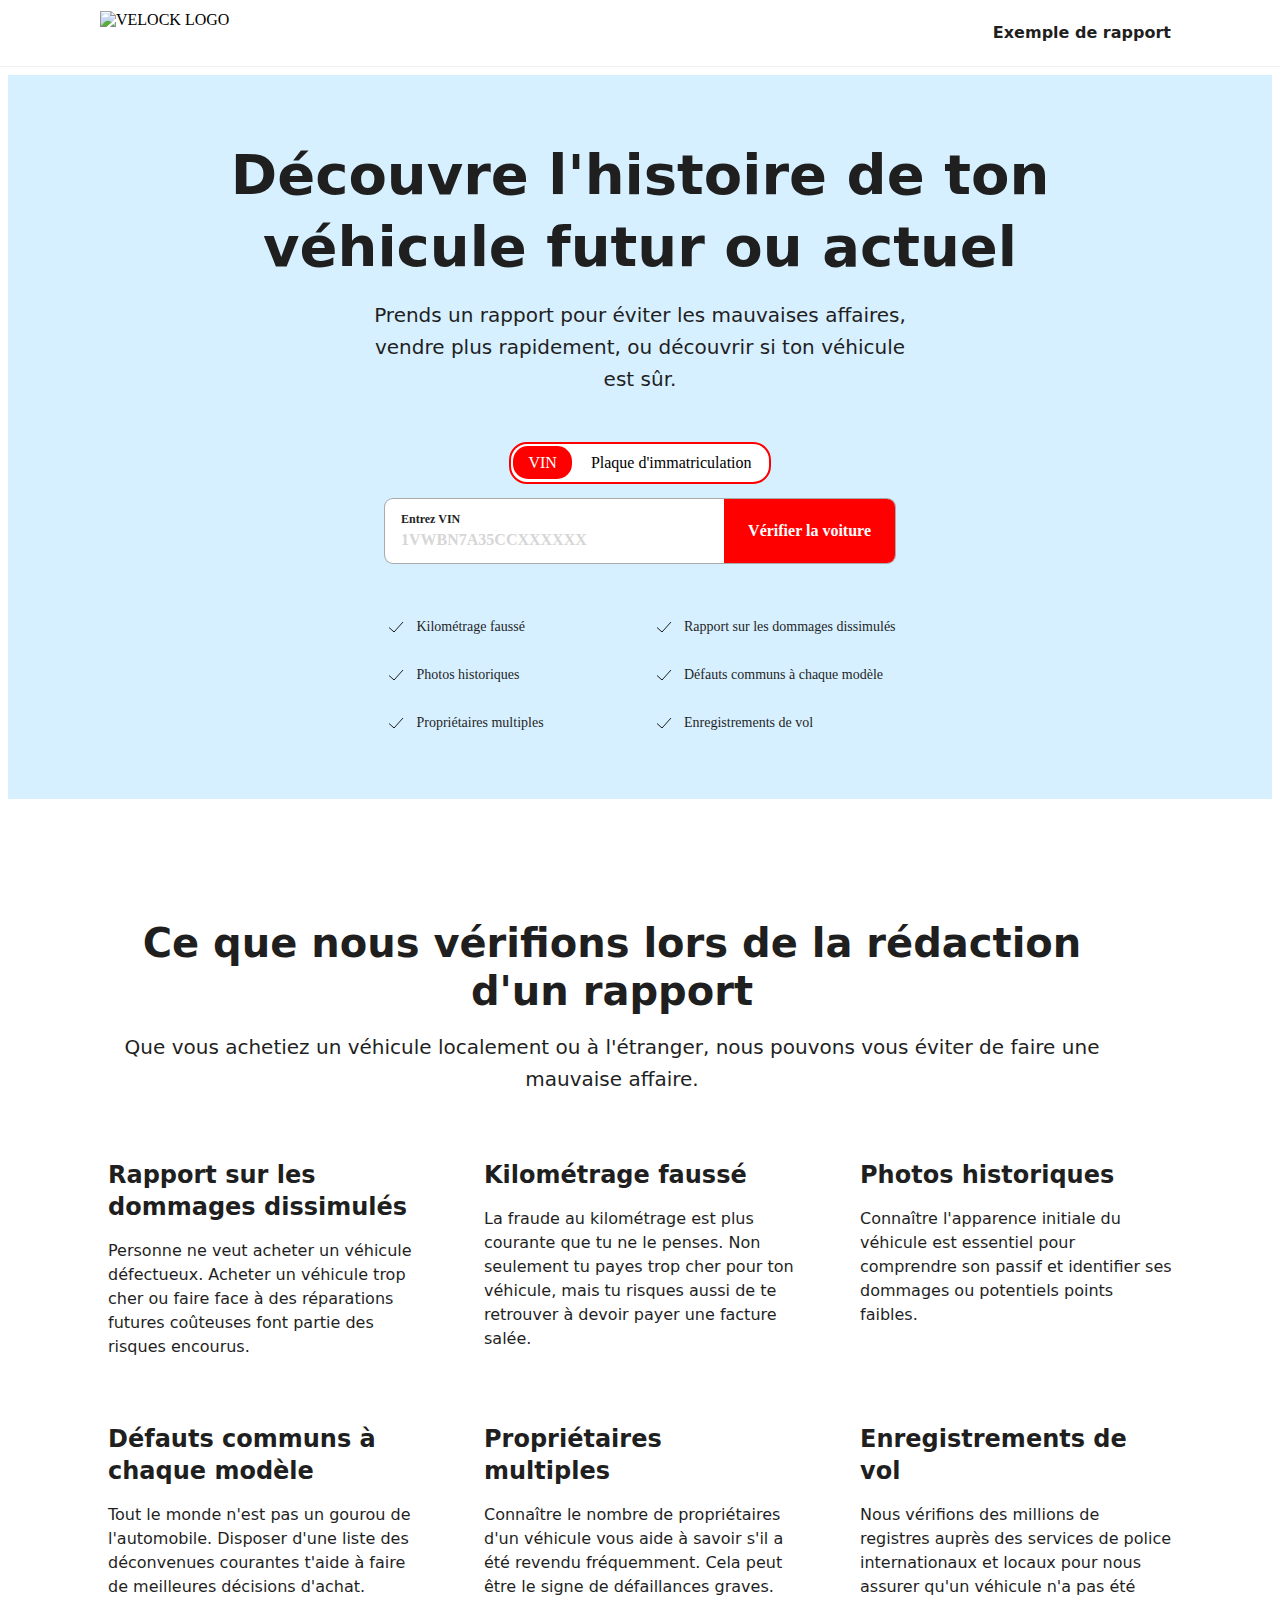
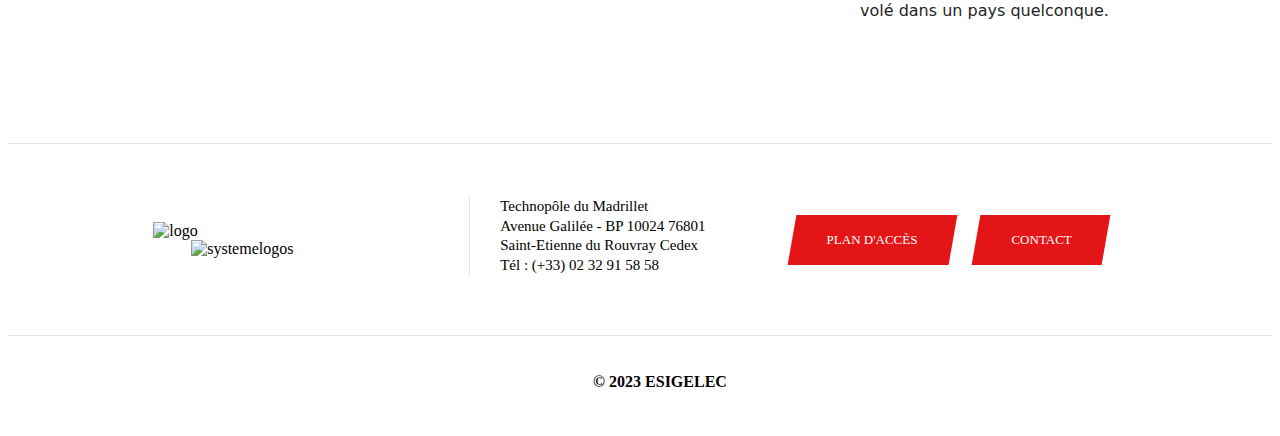
==== commit 9e0a2447: "modif" ====
--- a/html/index.html
+++ b/html/index.html
@@ -1,15 +1,16 @@
 <html lang="fr">
 
 <head>
-  <meta charset="utf-8">
-  <meta name="viewport" content="width=device-width, initial-scale=1">
-  <meta name="verify-paysera" content="46dbbcd85ca16a85a21fc4309380b47c">
+  <meta charset="utf-8" />
+  <meta name="viewport" content="width=device-width, initial-scale=1" />
+  <meta name="verify-paysera" content="46dbbcd85ca16a85a21fc4309380b47c" />
   <script async="" src="https://www.googletagmanager.com/gtm.js?id=GTM-PZDTRDW"></script>
   <title>
-    VELOCK | Le décodeur VIN qui vérifie la voiture et fournit l'historique du véhicule
+    VELOCK | Le décodeur VIN qui vérifie la voiture et fournit l'historique du
+    véhicule
   </title>
-  <link rel="preload" href="css/003d34ce8c2a25ce.css" as="style">
-  <link rel="stylesheet" type="text/css" href="css/f8cad1ef66ad67bb.css">
+  <link rel="preload" href="css/003d34ce8c2a25ce.css" as="style" />
+  <link rel="stylesheet" type="text/css" href="css/f8cad1ef66ad67bb.css" />
   <link rel="stylesheet" type="text/css" href="css/style-footer.css" />
   <style data-n-href="css/cb5645ceb86e64c7.css">
     @keyframes asIcon_shakeKeyframes__RSC4c {
@@ -2284,77 +2285,6 @@
       }
     }
 
-    .HamburgerButton_root__l2FnG {
-      display: inline-block;
-      padding: 0;
-      border: 0;
-      background: none;
-      font-family: inherit;
-      font-size: inherit;
-      line-height: 1.25;
-      font-weight: inherit;
-      text-decoration: none;
-      color: inherit;
-      -webkit-appearance: none;
-      -moz-appearance: none;
-      appearance: none;
-      cursor: pointer;
-      width: 44px;
-      height: 44px;
-      display: flex;
-      align-items: center;
-      justify-content: center;
-      flex-direction: column;
-    }
-
-    .HamburgerButton_root__l2FnG[disabled] {
-      cursor: default;
-    }
-
-    .HamburgerButton_root__l2FnG:focus {
-      outline: 0;
-    }
-
-    .HamburgerButton_root__l2FnG::-moz-focus-inner {
-      border: 0;
-    }
-
-    .HamburgerButton_bar__K_yDT {
-      transition: all 0.1s ease-in-out;
-      width: 24px;
-      height: 2px;
-      background: #bcbcbc;
-      border-radius: 2px;
-    }
-
-    .HamburgerButton_bar__K_yDT:first-child {
-      margin-bottom: 6px;
-    }
-
-    .HamburgerButton_bar__K_yDT:nth-child(3) {
-      margin-top: 6px;
-    }
-
-    .HamburgerButton_root__l2FnG:hover .HamburgerButton_bar__K_yDT {
-      opacity: 0.8;
-    }
-
-    .HamburgerButton_active__ow9pF .HamburgerButton_bar__K_yDT {
-      transform-origin: 50% 50%;
-    }
-
-    .HamburgerButton_active__ow9pF .HamburgerButton_bar__K_yDT:first-child {
-      transform: translateY(8px) rotate(45deg);
-    }
-
-    .HamburgerButton_active__ow9pF .HamburgerButton_bar__K_yDT:nth-child(2) {
-      transform: translate(0) rotate(45deg);
-    }
-
-    .HamburgerButton_active__ow9pF .HamburgerButton_bar__K_yDT:nth-child(3) {
-      transform: translateY(-8px) rotate(-45deg);
-    }
-
     @keyframes Title_shakeKeyframes__DUz3Q {
 
       10%,
@@ -2529,341 +2459,6 @@
       40%,
       60% {
         transform: translate3d(4px, 0, 0);
-      }
-    }
-
-    .Flag_root___DSOy {
-      position: relative;
-      aspect-ratio: 24/18;
-      width: var(--size);
-    }
-
-    .Flag_root___DSOy.Flag_rounded__jM0fF {
-      overflow: hidden;
-      border-radius: 50%;
-      aspect-ratio: 1;
-    }
-
-    .Flag_root___DSOy.Flag_rounded__jM0fF .Flag_flag__OxVjw {
-      border-radius: 50%;
-    }
-
-    .Flag_flag__OxVjw {
-      -o-object-fit: cover;
-      object-fit: cover;
-    }
-
-    @keyframes MarketRegionCard_shakeKeyframes__p6MJn {
-
-      10%,
-      90% {
-        transform: translate3d(-1px, 0, 0);
-      }
-
-      20%,
-      80% {
-        transform: translate3d(2px, 0, 0);
-      }
-
-      30%,
-      50%,
-      70% {
-        transform: translate3d(-4px, 0, 0);
-      }
-
-      40%,
-      60% {
-        transform: translate3d(4px, 0, 0);
-      }
-    }
-
-    .MarketRegionCard_root__QsHD6 {
-      transition: all 0.1s ease-in-out;
-      box-shadow: 0 0 0 1px #ebebeb;
-      background-color: #f3f3f3;
-      border-radius: 16px;
-      display: flex;
-      flex-direction: column;
-      align-items: flex-start;
-      justify-content: center;
-      padding: 24px;
-      position: relative;
-      text-align: center;
-    }
-
-    .MarketRegionCard_root__QsHD6:focus-within {
-      box-shadow: 0 0 0 3px #fff, 0 0 0 5px #aadcff;
-    }
-
-    .MarketRegionCard_root__QsHD6:hover:not(:focus-within) {
-      box-shadow: 0 0 0 2px #04c1e9;
-    }
-
-    @media print,
-    screen and (min-width: 900px) {
-      .MarketRegionCard_root__QsHD6 {
-        align-items: center;
-        padding: 32px 24px;
-      }
-    }
-
-    @media screen and (min-width: 1200px) {
-      .MarketRegionCard_root__QsHD6 {
-        padding: 64px 48px;
-      }
-    }
-
-    .MarketRegionCard_flags__s0fZj {
-      display: flex;
-      row-gap: 8px;
-      margin-bottom: 8px;
-    }
-
-    @media print,
-    screen and (min-width: 900px) {
-      .MarketRegionCard_flags__s0fZj {
-        margin-bottom: 16px;
-      }
-    }
-
-    .MarketRegionCard_flagWrapper__Vff08 {
-      font-size: 12px;
-      line-height: 1.3333333333;
-      font-weight: 600;
-      display: flex;
-      align-items: center;
-      justify-content: center;
-      width: 24px;
-      height: 24px;
-      z-index: 1;
-      font-size: 11px;
-      box-shadow: 0 0 0 2px #fff;
-      margin-right: -8px;
-      border-radius: 50%;
-      background-color: #f3f3f3;
-      color: #1f1f1f;
-    }
-
-    .MarketRegionCard_flagWrapper__Vff08:last-child {
-      margin-right: 0;
-    }
-
-    .MarketRegionCard_button__MRqTI {
-      display: block;
-      min-width: 120px;
-      text-align: center;
-      margin-top: auto;
-    }
-
-    @media print,
-    screen and (min-width: 900px) {
-      .MarketRegionCard_button__MRqTI {
-        margin-top: 32px;
-      }
-    }
-
-    .MarketRegionCard_button__MRqTI:focus {
-      box-shadow: none;
-    }
-
-    .MarketRegionCard_button__MRqTI:active {
-      transform: unset;
-    }
-
-    .MarketRegionCard_button__MRqTI:before {
-      position: absolute;
-      top: 0;
-      right: 0;
-      bottom: 0;
-      left: 0;
-      content: "";
-    }
-
-    @media screen and (max-width: 899px) {
-      .MarketRegionCard_button__MRqTI {
-        position: absolute;
-        overflow: hidden;
-        width: 1px;
-        height: 1px;
-        padding: 0;
-        border: 0;
-        margin: -1px;
-        clip: rect(0 0 0 0);
-        position: static;
-        height: 0;
-      }
-    }
-
-    .MarketRegionCard_arrow__etstm {
-      width: 12px;
-      height: 12px;
-      position: absolute;
-      top: 50%;
-      left: 50%;
-      transform: translate(-50%, -50%);
-      left: unset;
-      right: 24px;
-    }
-
-    @media print,
-    screen and (min-width: 900px) {
-      .MarketRegionCard_arrow__etstm {
-        display: none;
-      }
-    }
-
-    @keyframes MarketSwitcherStep_shakeKeyframes__DGGkU {
-
-      10%,
-      90% {
-        transform: translate3d(-1px, 0, 0);
-      }
-
-      20%,
-      80% {
-        transform: translate3d(2px, 0, 0);
-      }
-
-      30%,
-      50%,
-      70% {
-        transform: translate3d(-4px, 0, 0);
-      }
-
-      40%,
-      60% {
-        transform: translate3d(4px, 0, 0);
-      }
-    }
-
-    .MarketSwitcherStep_root__llmBz {
-      width: 100%;
-      display: flex;
-      flex-shrink: 0;
-      flex-grow: 1;
-      text-align: center;
-      flex-direction: column;
-    }
-
-    .MarketSwitcherStep_root__llmBz.MarketSwitcherStep_enter__Jl8yN {
-      animation: MarketSwitcherStep_fadeIn__zkV1H var(--animationDuration) ease-out forwards;
-    }
-
-    .MarketSwitcherStep_root__llmBz.MarketSwitcherStep_exit__TxUWt {
-      animation: MarketSwitcherStep_fadeOut__5wOdu var(--animationDuration) ease-in forwards;
-    }
-
-    .MarketSwitcherStep_title__3lPmA {
-      margin-bottom: 8px;
-    }
-
-    .MarketSwitcherStep_subtitle__6rNKt {
-      margin: 0;
-      color: #858585;
-    }
-
-    .MarketSwitcherStep_contentWrapper__GNPmh {
-      flex: 1 1;
-      position: relative;
-    }
-
-    .MarketSwitcherStep_contentWrapper__GNPmh:after {
-      position: absolute;
-      top: 0;
-      right: 0;
-      bottom: 0;
-      left: 0;
-      width: calc(100% - var(--scrollBarWidth));
-      content: "";
-      pointer-events: none;
-      background: linear-gradient(180deg,
-          #fff 0,
-          transparent 24px,
-          transparent calc(100% - 24px),
-          #fff);
-    }
-
-    .MarketSwitcherStep_content__PIhMg {
-      position: absolute;
-      top: 0;
-      right: 0;
-      bottom: 0;
-      left: 0;
-      --paddingY: 12px;
-      overflow: hidden auto;
-      padding: var(--paddingY) 8px;
-      margin: 0 -8px;
-    }
-
-    @media print,
-    screen and (min-width: 600px) {
-      .MarketSwitcherStep_content__PIhMg {
-        --paddingY: 24px;
-      }
-    }
-
-    .MarketSwitcherStep_actions__bJXEk {
-      margin-top: 16px;
-    }
-
-    @keyframes MarketSwitcherStep_fadeIn__zkV1H {
-      0% {
-        opacity: 0;
-      }
-
-      to {
-        opacity: 1;
-      }
-    }
-
-    @keyframes MarketSwitcherStep_fadeOut__5wOdu {
-      0% {
-        opacity: 1;
-      }
-
-      to {
-        opacity: 0;
-      }
-    }
-
-    @keyframes RegionSelectionStep_shakeKeyframes__ZT3bl {
-
-      10%,
-      90% {
-        transform: translate3d(-1px, 0, 0);
-      }
-
-      20%,
-      80% {
-        transform: translate3d(2px, 0, 0);
-      }
-
-      30%,
-      50%,
-      70% {
-        transform: translate3d(-4px, 0, 0);
-      }
-
-      40%,
-      60% {
-        transform: translate3d(4px, 0, 0);
-      }
-    }
-
-    .RegionSelectionStep_root__dkhH0 {
-      list-style: none;
-      margin: 0;
-      padding: 0;
-      display: grid;
-      grid-gap: 16px;
-      gap: 16px;
-    }
-
-    @media print,
-    screen and (min-width: 900px) {
-      .RegionSelectionStep_root__dkhH0 {
-        grid-template-columns: repeat(auto-fit, minmax(240px, 1fr));
-        gap: 24px;
       }
     }
 
@@ -3027,285 +2622,6 @@
       60% {
         transform: translate3d(4px, 0, 0);
       }
-    }
-
-    .Badge_neutral__QpxKl {
-      background-color: #f3f3f3;
-      color: #333;
-    }
-
-    .Badge_info__HB79P {
-      background-color: #04c1e9;
-      color: #fff;
-    }
-
-    .Badge_infoLight__O9x_F {
-      background-color: #e6f9fd;
-      color: #333;
-    }
-
-    .Badge_warning__aCFWZ {
-      background-color: red;
-      color: #333;
-    }
-
-    .Badge_warningLight__9NMNE {
-      background-color: #fff7d1;
-      color: #333;
-    }
-
-    .Badge_success__J48ld {
-      background-color: #e6fbee;
-      color: #00af46;
-    }
-
-    .Badge_error__VeNS_ {
-      background-color: #ff3648;
-      color: #fff;
-    }
-
-    .Badge_errorLight__U2Md0 {
-      background-color: #ffebed;
-      color: #ff3648;
-    }
-
-    .Badge_root__XDXi6 {
-      font-size: 12px;
-      line-height: 1.3333333333;
-      font-weight: 400;
-      display: inline-block;
-      padding: 3px 8px;
-      border-radius: 1em;
-      white-space: nowrap;
-      width: -moz-max-content;
-      width: max-content;
-    }
-
-    @keyframes MarketSelectionButton_shakeKeyframes___BMsi {
-
-      10%,
-      90% {
-        transform: translate3d(-1px, 0, 0);
-      }
-
-      20%,
-      80% {
-        transform: translate3d(2px, 0, 0);
-      }
-
-      30%,
-      50%,
-      70% {
-        transform: translate3d(-4px, 0, 0);
-      }
-
-      40%,
-      60% {
-        transform: translate3d(4px, 0, 0);
-      }
-    }
-
-    .MarketSelectionButton_root__u709_ {
-      transition: all 0.1s ease-in-out;
-      border-radius: 16px;
-      text-align: left;
-      display: flex;
-      align-items: center;
-      gap: 16px;
-      white-space: normal;
-      position: relative;
-      border: 1px solid transparent;
-    }
-
-    .MarketSelectionButton_root__u709_:focus-within {
-      box-shadow: 0 0 0 3px #fff, 0 0 0 5px #aadcff;
-    }
-
-    .MarketSelectionButton_root__u709_:hover:not(:focus-within) {
-      border-color: #04c1e9;
-    }
-
-    .MarketSelectionButton_root__u709_:hover .MarketSelectionButton_arrow__pkgW_ {
-      color: #04c1e9;
-    }
-
-    .MarketSelectionButton_root__u709_ .MarketSelectionButton_badge__J13Bz {
-      background-color: #fff;
-    }
-
-    .MarketSelectionButton_stylized__4DNnR {
-      border: 1px solid #ebebeb;
-      background-color: #f3f3f3;
-    }
-
-    .MarketSelectionButton_plain__f9K5X {
-      border-color: transparent;
-    }
-
-    .MarketSelectionButton_plain__f9K5X:hover {
-      border-color: #04c1e9;
-    }
-
-    .MarketSelectionButton_small__S_vrn {
-      padding: 8px 16px;
-    }
-
-    .MarketSelectionButton_medium__IvRxI {
-      padding: 16px 24px;
-    }
-
-    .MarketSelectionButton_large__ekAeJ {
-      padding: 48px 24px;
-    }
-
-    .MarketSelectionButton_content__jw8EE {
-      display: none;
-    }
-
-    @media print,
-    screen and (min-width: 900px) {
-      .MarketSelectionButton_content__jw8EE {
-        display: block;
-        border-right: 1px solid #d6d6d6;
-        margin-right: 16px;
-        padding-right: 16px;
-        max-width: 50%;
-      }
-    }
-
-    .MarketSelectionButton_arrow__pkgW_ {
-      transition: color 0.1s ease-in-out;
-      width: 12px;
-      height: 12px;
-      margin-left: auto;
-    }
-
-    .MarketSelectionButton_labelWrapper__MFUgO {
-      display: flex;
-      gap: 8px;
-      align-items: baseline;
-    }
-
-    .MarketSelectionButton_label__gegVg {
-      margin: 0;
-      font-size: 16px;
-      line-height: 1.5;
-      font-weight: 600;
-    }
-
-    .MarketSelectionButton_languages__j97G5 {
-      display: flex;
-      gap: 8px;
-    }
-
-    .MarketSelectionButton_languageSelection__H0HjW {
-      display: inline-block;
-      padding: 0;
-      border: 0;
-      background: none;
-      font-family: inherit;
-      font-size: inherit;
-      line-height: 1.25;
-      font-weight: inherit;
-      text-decoration: none;
-      color: inherit;
-      -webkit-appearance: none;
-      -moz-appearance: none;
-      appearance: none;
-      cursor: pointer;
-      font-size: 14px;
-      line-height: 1.7142857143;
-      font-weight: 400;
-      transition: color 0.2s ease-in-out;
-      color: #858585;
-    }
-
-    .MarketSelectionButton_languageSelection__H0HjW[disabled] {
-      cursor: default;
-    }
-
-    .MarketSelectionButton_languageSelection__H0HjW:focus {
-      outline: 0;
-    }
-
-    .MarketSelectionButton_languageSelection__H0HjW::-moz-focus-inner {
-      border: 0;
-    }
-
-    .MarketSelectionButton_languageSelection__H0HjW.MarketSelectionButton_primary__zyYKr {
-      color: #1f1f1f;
-    }
-
-    .MarketSelectionButton_languageSelection__H0HjW.MarketSelectionButton_primary__zyYKr:before {
-      position: absolute;
-      top: 0;
-      right: 0;
-      bottom: 0;
-      left: 0;
-      content: "";
-    }
-
-    .MarketSelectionButton_languageSelection__H0HjW.MarketSelectionButton_secondary__3hMwO {
-      position: relative;
-    }
-
-    .MarketSelectionButton_languageSelection__H0HjW.MarketSelectionButton_secondary__3hMwO:before {
-      content: "";
-      position: absolute;
-      top: min(0px, (100% - 44px)/2);
-      left: min(0px, (100% - 44px)/2);
-      right: min(0px, (100% - 44px)/2);
-      bottom: min(0px, (100% - 44px)/2);
-    }
-
-    .MarketSelectionButton_languageSelection__H0HjW.MarketSelectionButton_secondary__3hMwO:focus,
-    .MarketSelectionButton_languageSelection__H0HjW.MarketSelectionButton_secondary__3hMwO:hover {
-      color: #04c1e9;
-    }
-
-    @keyframes MarketSelectionList_shakeKeyframes__BMP8F {
-
-      10%,
-      90% {
-        transform: translate3d(-1px, 0, 0);
-      }
-
-      20%,
-      80% {
-        transform: translate3d(2px, 0, 0);
-      }
-
-      30%,
-      50%,
-      70% {
-        transform: translate3d(-4px, 0, 0);
-      }
-
-      40%,
-      60% {
-        transform: translate3d(4px, 0, 0);
-      }
-    }
-
-    .MarketSelectionList_root__y22WT {
-      list-style: none;
-      margin: 0;
-      padding: 0;
-      display: grid;
-      grid-gap: 8px;
-      gap: 8px;
-    }
-
-    @media print,
-    screen and (min-width: 600px) {
-      .MarketSelectionList_root__y22WT {
-        grid-template-columns: repeat(auto-fit, minmax(auto, 240px));
-        place-content: center space-evenly;
-      }
-    }
-
-    .MarketSelectionList_text__apU35 {
-      margin: 0;
     }
 
     @keyframes MarketSwitcherBody_shakeKeyframes__R8_k6 {
@@ -5160,8 +4476,6 @@
         position: static;
       }
     }
-
-    /*# sourceMappingURL=cb5645ceb86e64c7.css.map*/
   </style>
   <style data-n-href="/_next/static/css/8c17a10298b582fa.css">
     @keyframes SingularForm_shakeKeyframes__OUGmf {
@@ -6536,8 +5850,6 @@
         --colSize: var(--colCountDesktopBigUp);
       }
     }
-
-    /*# sourceMappingURL=8c17a10298b582fa.css.map*/
   </style>
   <style data-n-href="/_next/static/css/12a0489f312be74a.css">
     @keyframes SecondaryCta_shakeKeyframes__9iqFq {
@@ -6759,1630 +6071,247 @@
         transform: translate3d(4px, 0, 0);
       }
     }
-
-    .VideoThumbnail_root__deFbK {
-      display: inline-block;
-      padding: 0;
-      border: 0;
-      background: none;
-      font-family: inherit;
-      font-size: inherit;
-      line-height: 1.25;
-      font-weight: inherit;
-      text-decoration: none;
-      color: inherit;
+  </style>
+  <style>
+    .footer .footer-topcover {
+      border-bottom: 0.0625rem solid #e5e5e5;
+      border-top: 0.0625rem solid #e5e5e5;
+      position: relative;
+    }
+
+    @media only screen and (max-width: 1199px) {
+      .footer .inner-footercover {
+        padding: 1.375rem 0;
+      }
+    }
+
+    .footer .inner-footercover {
+      display: -ms-flexbox;
+      display: flex;
+      -ms-flex-direction: row;
+      flex-direction: row;
+      -ms-flex-wrap: wrap;
+      flex-wrap: wrap;
+      -ms-flex-align: center;
+      align-items: center;
+      -ms-flex-pack: center;
+      justify-content: center;
+      max-width: 65.625rem;
+      margin: 0 auto;
+      padding: 2.375rem 0;
+    }
+
+    @media only screen and (max-width: 1199px) {
+      .footer .footer-logo {
+        -ms-flex: 0 0 13.1875rem;
+        flex: 0 0 13.1875rem;
+        max-width: 13.1875rem;
+      }
+    }
+
+    .footer .footer-logo {
+      -ms-flex: 0 0 18.1875rem;
+      flex: 0 0 18.1875rem;
+      margin-right: 1.5625rem;
+    }
+
+    .footer .footer-logo .footer-systemelogos {
+      max-width: 13.4375rem;
+      margin: 0 auto;
+    }
+
+    @media only screen and (max-width: 1199px) {
+      .footer .footer-add p {
+        margin-bottom: 0.375rem;
+      }
+    }
+
+    .footer .footer-add p {
+      font-size: 0.9375rem;
+      font-weight: 300;
+      max-width: 15.625rem;
+      line-height: 1.3;
+      border-left: 0.0625rem solid #e5e5e5;
+      padding-left: 1.875rem;
+      margin-bottom: 1.375rem;
+    }
+
+    @media only screen and (max-width: 1199px) {
+      .footer .footer-btnbox {
+        margin-left: 2.375rem;
+      }
+    }
+
+    .footer .footer-btnbox {
+      margin-left: 5.375rem;
+    }
+
+    .footer .footer-btnbox .th-btn {
+      max-width: 12.3125rem;
+      margin-right: 1.25rem;
+    }
+
+    .th-btn {
+      -webkit-user-select: none;
+      -moz-user-select: none;
+      -ms-user-select: none;
+      user-select: none;
       -webkit-appearance: none;
       -moz-appearance: none;
       appearance: none;
+      transition: all 0.1s ease;
+      border-radius: 0;
+      box-shadow: none;
+      border: 0;
       cursor: pointer;
-      display: flex;
-      align-items: center;
-      justify-content: center;
-      aspect-ratio: 16/9;
-      height: clamp(240px, 50vw, 400px);
-      border-radius: 16px;
+      display: inline-block;
+      font-size: 0.8125rem;
+      font-weight: 400;
+      line-height: 1.4;
+      margin: 0;
+      padding: 0 2.1875rem;
+      text-align: center;
+      text-decoration: none;
+      text-transform: uppercase;
+      vertical-align: middle;
+      white-space: nowrap;
       position: relative;
-      isolation: isolate;
-      overflow: hidden;
-      max-width: 100%;
-    }
-
-    .VideoThumbnail_root__deFbK[disabled] {
-      cursor: default;
-    }
-
-    .VideoThumbnail_root__deFbK:focus {
-      outline: 0;
-    }
-
-    .VideoThumbnail_root__deFbK::-moz-focus-inner {
-      border: 0;
-    }
-
-    .VideoThumbnail_root__deFbK:before {
-      transition: background-color 0.4s ease-in-out,
-        box-shadow 0.4s ease-in-out;
+      line-height: 50px;
+      height: 50px;
+      color: #fff;
+    }
+
+    .th-btn:before {
+      background: #e41517;
+    }
+
+    .th-btn:before {
+      position: absolute;
       content: "";
-      position: absolute;
-      inset: 0;
-      background-color: rgba(0, 0, 0, 0.2);
-      border-radius: 16px;
-      z-index: 1;
-    }
-
-    .VideoThumbnail_root__deFbK:focus:before,
-    .VideoThumbnail_root__deFbK:hover:before {
-      background-color: rgba(0, 0, 0, 0.05);
-    }
-
-    .VideoThumbnail_root__deFbK:focus .VideoThumbnail_playIconWrapper__YBltL,
-    .VideoThumbnail_root__deFbK:hover .VideoThumbnail_playIconWrapper__YBltL {
-      background-color: rgba(0, 0, 0, 0.9);
-    }
-
-    .VideoThumbnail_root__deFbK:focus .VideoThumbnail_thumbnailImage__F3RRE,
-    .VideoThumbnail_root__deFbK:hover .VideoThumbnail_thumbnailImage__F3RRE {
-      transform: scale(1.1);
-    }
-
-    .VideoThumbnail_root__deFbK:focus-visible {
-      box-shadow: 0 0 0 3px #fff, 0 0 0 5px #aadcff;
-    }
-
-    .VideoThumbnail_thumbnailImage__F3RRE {
-      transition: transform 0.4s ease-in-out;
-      -o-object-fit: cover;
-      object-fit: cover;
-    }
-
-    .VideoThumbnail_playIconWrapper__YBltL {
-      width: 64px;
-      height: 64px;
-      border-radius: 50%;
-      transition: background-color 0.4s ease-in-out;
-      display: flex;
-      align-items: center;
-      justify-content: center;
-      background-color: rgba(0, 0, 0, 0.6);
-      z-index: 2;
-      color: #fff;
-    }
-
-    .VideoThumbnail_playIcon__gz7x6 {
-      transform: translateX(2px);
-    }
-
-    @keyframes AspectRatioImage_shakeKeyframes__AeT_R {
-
-      10%,
-      90% {
-        transform: translate3d(-1px, 0, 0);
-      }
-
-      20%,
-      80% {
-        transform: translate3d(2px, 0, 0);
-      }
-
-      30%,
-      50%,
-      70% {
-        transform: translate3d(-4px, 0, 0);
-      }
-
-      40%,
-      60% {
-        transform: translate3d(4px, 0, 0);
-      }
-    }
-
-    .AspectRatioImage_root__AGfYs {
-      position: relative;
-    }
-
-    .AspectRatioImage_aspectRatio__fr7jW {
-      height: 0;
-    }
-
-    .AspectRatioImage_imageWrapper__sRZCO {
       width: 100%;
-      height: 100%;
-      position: absolute;
       top: 0;
-      right: 0;
       bottom: 0;
       left: 0;
-      background: no-repeat 50% 50%;
-      background-size: cover;
-    }
-
-    @media print {
-      .AspectRatioImage_imageWrapper__sRZCO {
-        display: none;
-      }
-    }
-
-    .AspectRatioImage_printWrapper__2HRDa {
-      display: none;
-    }
-
-    @media print {
-      .AspectRatioImage_printWrapper__2HRDa {
-        display: block;
-      }
-    }
-
-    .AspectRatioImage_image__E_yf9 {
-      -o-object-fit: cover;
-      object-fit: cover;
-    }
-
-    @keyframes Video_shakeKeyframes__Eh2i2 {
-
-      10%,
-      90% {
-        transform: translate3d(-1px, 0, 0);
-      }
-
-      20%,
-      80% {
-        transform: translate3d(2px, 0, 0);
-      }
-
-      30%,
-      50%,
-      70% {
-        transform: translate3d(-4px, 0, 0);
-      }
-
-      40%,
-      60% {
-        transform: translate3d(4px, 0, 0);
-      }
-    }
-
-    .Video_frame__XjfKs {
-      overflow: hidden;
+      z-index: 1;
+      transform: skewX(-10deg);
+      transition: all 0.1s ease;
+    }
+
+    .th-btn .btn-cover {
       position: relative;
-      border-radius: 10px;
-      max-height: 100%;
-    }
-
-    .Video_frame__XjfKs:after {
-      position: absolute;
-      top: 0;
-      right: 0;
-      bottom: 0;
-      left: 0;
-      content: "";
-      background: rgba(0, 0, 0, 0.3);
-    }
-
-    .Video_frame__XjfKs.Video_playing__KCv5r:after {
-      display: none;
-    }
-
-    .Video_playButton__p3_G4 {
-      display: inline-block;
-      padding: 0;
-      border: 0;
-      background: none;
-      font-family: inherit;
-      font-size: inherit;
-      line-height: 1.25;
-      font-weight: inherit;
-      text-decoration: none;
-      color: inherit;
-      -webkit-appearance: none;
-      -moz-appearance: none;
-      appearance: none;
-      cursor: pointer;
-      position: absolute;
-      top: 50%;
-      left: 50%;
-      margin: -26.5px 0 0 -26.5px;
-      width: 53px;
-      height: 53px;
-      border-radius: 50%;
-      transition: transform 0.1s ease-in-out;
-      display: flex;
-      align-items: center;
-      justify-content: center;
-      z-index: 1;
-      background: rgba(0, 0, 0, 0.5);
-      border: 1px solid hsla(0, 0%, 100%, 0.5);
-    }
-
-    .Video_playButton__p3_G4[disabled] {
-      cursor: default;
-    }
-
-    .Video_playButton__p3_G4:focus {
-      outline: 0;
-    }
-
-    .Video_playButton__p3_G4::-moz-focus-inner {
-      border: 0;
-    }
-
-    .Video_playButton__p3_G4:hover {
-      transform: scale(1.1);
-    }
-
-    .Video_playButton__p3_G4:active {
-      transform: scale(0.9);
-    }
-
-    @media print,
-    screen and (min-width: 900px) {
-      .Video_playButton__p3_G4 {
-        position: absolute;
-        top: 50%;
-        left: 50%;
-        margin: -34.5px 0 0 -34.5px;
-        width: 69px;
-        height: 69px;
-        border-radius: 50%;
-      }
-    }
-
-    .Video_playIcon__Yt7Fa {
-      width: 50%;
-      height: 50%;
-      margin-right: -10px;
+      z-index: 9;
       color: #fff;
     }
 
-    .Video_video__Uyayr {
-      position: absolute;
-      top: 0;
-      right: 0;
-      bottom: 0;
-      left: 0;
-    }
-
-    .Video_video__Uyayr>div {
-      width: 100%;
-      height: 100%;
-    }
-
-    .Video_videoPlaceholder__2q8FO {
-      height: 0;
-      padding-bottom: 56.25%;
-      background: #000;
-    }
-
-    .Video_iframe__fFZhW {
-      display: block;
-    }
-
-    .VideoCard_root__ZhAXD {
-      box-shadow: 0 4px 16px rgba(0, 0, 0, 0.05);
-      min-width: 280px;
-      border-radius: 8px;
-      border: 1px solid #d6d6d6;
-      overflow: hidden;
-    }
-
-    .VideoCard_wrapper__BUyms {
-      display: flex;
-      height: 100%;
-      flex-direction: column;
-    }
-
-    .VideoCard_button__T_xB9 {
-      font-family: Inter, system-ui, sans-serif;
-      font-size: 1rem;
-      font-weight: 400;
-      padding: 0;
-      border: 0;
-      border-radius: 0;
-      -webkit-appearance: none;
-      -moz-appearance: none;
-      appearance: none;
-      background: transparent;
-      box-shadow: none;
-      cursor: pointer;
-      line-height: inherit;
-      text-align: left;
-      transition: outline-color 0.1s ease-out, outline-offset 0.1s ease-out;
-      outline: 2px solid transparent;
-      transition: color 0.1s ease-out, box-shadow 0.1s ease-out
-      background 0.1s ease-out, outline-color 0.1s ease-out;
-      border-radius: 4px;
-      margin: auto 0 0;
-    }
-
-    .VideoCard_button__T_xB9[disabled] {
-      cursor: not-allowed;
-    }
-
-    .VideoCard_button__T_xB9:focus-visible {
-      outline-color: #aadcff;
-      outline-offset: 2px;
-    }
-
-    .VideoCard_thumbnail__PloNK {
-      position: relative;
-      aspect-ratio: 16/9;
-      overflow: hidden;
-      height: 100%;
-      border-radius: 0;
-    }
-
-    .VideoCard_thumbnail__PloNK:focus {
-      box-shadow: none;
-    }
-
-    .VideoCard_thumbnail__PloNK:before {
-      border-radius: 0;
-    }
-
-    .VideoCard_image__g_hMQ {
-      -o-object-fit: cover;
-      object-fit: cover;
-      -o-object-position: center top;
-      object-position: center top;
-    }
-
-    .VideoCard_imageWrapper__ljnEc {
-      position: relative;
-      aspect-ratio: 1/1;
-    }
-
-    .VideoCard_content__p1dHh {
-      padding: 24px 16px;
-      flex-grow: 1;
-    }
-
-    .VideoCard_youtube__ZxktG {
-      color: red;
-      width: 24px;
-    }
-
-    .VideoSection_cards__zUTbN {
-      --offset: 16px;
-      --offsetNegative: calc(var(--offset) * -1);
-      --gap: 16px;
-      -ms-overflow-style: none;
-      scrollbar-width: none;
-      display: flex;
-      overflow-x: auto;
-      -ms-scroll-snap-type: x mandatory;
-      scroll-snap-type: x mandatory;
-      gap: 16px;
-      scroll-padding: 0 var(--offset);
-      margin: -24px var(--offsetNegative);
-      padding: 24px var(--offset);
-    }
-
-    .VideoSection_cards__zUTbN::-webkit-scrollbar {
-      display: none;
-      width: 0;
-      height: 0;
-    }
-
-    @media screen and (min-width: 990px) {
-      .VideoSection_cards__zUTbN {
-        --offset: 32px;
-        --gap: 32px;
-      }
-    }
-
-    .VideoSection_card__8zm8J {
-      scroll-snap-align: center;
-      flex: 1 1;
-    }
-
-    .BlogPosts_item__1rCJo {
-      color: #000;
-      border-radius: 8px;
-    }
-
-    .BlogPosts_image___PUN6 {
-      border-radius: 8px;
-      max-width: 100%;
-      -o-object-fit: cover;
-      object-fit: cover;
-      max-height: 208px;
-    }
-
-    @media screen and (min-width: 990px) {
-      .BlogPosts_image___PUN6 {
-        width: auto;
-        max-height: 252px;
-      }
-    }
-
-    .BlogPosts_link__NQ1DA {
-      transition: outline-color 0.1s ease-out, outline-offset 0.1s ease-out;
-      outline: 2px solid transparent;
-      height: 100%;
-      max-width: 360px;
-    }
-
-    .BlogPosts_link__NQ1DA:focus-visible {
-      outline-color: #aadcff;
-      outline-offset: 2px;
-    }
-
-    @media screen and (min-width: 990px) {
-      .BlogPosts_link__NQ1DA {
-        max-width: 100%;
-      }
-    }
-
-    .BlogPosts_readMore__Z9xpQ {
-      display: flex;
-      flex-direction: row;
-      align-items: center;
-      gap: 8px;
-    }
-
-    .BlogSection_button__FarkW {
-      width: 100%;
-    }
-
-    @media screen and (min-width: 990px) {
-      .BlogSection_button__FarkW {
-        width: auto;
-      }
-    }
-
-    .SupportSection_wrapper__f8GmR {
-      text-align: center;
-      margin: 0 auto;
-      max-width: 800px;
-    }
-
-    .SupportSection_avatars__y5fsI {
-      margin: 0;
-    }
-
-    .SupportSection_avatar__oklAD {
-      border-radius: 50%;
-      border: 2px solid #fff;
-    }
-
-    .SupportSection_avatar__oklAD:not(:last-child) {
-      margin-right: -12px;
-    }
-
-    .SupportSection_icon__OZ75G {
-      width: 80px;
-      height: 80px;
-      color: transparent;
-    }
-
-    @media screen and (min-width: 990px) {
-      .SupportSection_icon__OZ75G {
-        width: 120px;
-        height: 120px;
-      }
-    }
-
-    .SupportSection_feature__tG55u {
-      display: flex;
-      flex-direction: column;
-      align-items: center;
-      justify-content: center;
-      flex: 1 1;
-      text-align: center;
-      min-width: 120px;
-    }
-
-    @media screen and (min-width: 990px) {
-      .SupportSection_feature__tG55u {
-        min-width: 192px;
-      }
-    }
-
-    @keyframes CallToActionSection_shakeKeyframes__R6wM9 {
-
-      10%,
-      90% {
-        transform: translate3d(-1px, 0, 0);
-      }
-
-      20%,
-      80% {
-        transform: translate3d(2px, 0, 0);
-      }
-
-      30%,
-      50%,
-      70% {
-        transform: translate3d(-4px, 0, 0);
-      }
-
-      40%,
-      60% {
-        transform: translate3d(4px, 0, 0);
-      }
-    }
-
-    .CallToActionSection_root__e97cd {
-      background-color: #0073f0;
-      position: relative;
-    }
-
-    .CallToActionSection_container__ccdfw {
-      max-width: 800px;
-    }
-
-    @media screen and (min-width: 1200px) {
-      .CallToActionSection_columns__BvmJF {
-        max-width: 100%;
-        padding: 0;
-        display: flex;
-      }
-    }
-
-    .CallToActionSection_subtitle__8dyx_ {
-      white-space: break-spaces;
-    }
-
-    .CallToActionSection_content__7BZFW {
-      padding: 64px 0;
-      flex: 1 1;
-    }
-
-    @media screen and (min-width: 990px) {
-      .CallToActionSection_content__7BZFW {
-        padding: 120px 0;
-      }
-    }
-
-    @media screen and (min-width: 1200px) {
-      .CallToActionSection_sidePadding__myQvv {
-        padding-right: 32px;
-        padding-left: 32px;
-      }
-    }
-
-    .ArtDirectedImage_hidden__YtAEB {
-      display: none;
-    }
-
-    .DamageBadge_root__wFrQi {
-      box-shadow: 0 4px 16px rgba(0, 0, 0, 0.05);
-      position: absolute;
-      padding: 16px 48px 16px 16px;
-      background: #fff;
-      border-radius: 8px;
-    }
-
-    @media screen and (min-width: 1200px) {
-      .DamageBadge_root__wFrQi {
-        padding-right: 80px;
-      }
-    }
-
-    ._root_656lp_1 {
-      display: inline-flex;
-      align-items: center;
-      text-align: center;
-    }
-
-    ._plain_656lp_7 {
-      box-shadow: inset 0 0 0 1px #d6d6d6;
-      color: #1f1f1f;
-    }
-
-    ._muted_656lp_12 {
-      background: #f0f0f0;
-      color: #1f1f1f;
-    }
-
-    ._primary_656lp_17 {
-      background: #0073f0;
-      color: #fff;
-    }
-
-    ._info_656lp_22 {
-      background: #d7f0ff;
-      color: #1f1f1f;
-    }
-
-    ._error_656lp_27 {
-      background: #ff5f5f;
-      color: #fff;
-    }
-
-    ._errorLight_656lp_32 {
-      background: #ffebeb;
-      color: #ff5f5f;
-    }
-
-    ._success_656lp_37 {
-      background: #8de398;
-      color: #1f1f1f;
-    }
-
-    ._successLight_656lp_42 {
-      background: #d2fad7;
-      color: #00c364;
-    }
-
-    ._warning_656lp_47 {
-      background: red;
-      color: #1f1f1f;
-    }
-
-    ._warningLight_656lp_52 {
-      background: #fff7a9;
-      box-shadow: inset 0 0 0 1px red;
-      color: #1f1f1f;
-    }
-
-    ._light_656lp_58 {
-      background: #fff;
-      color: #1f1f1f;
-    }
-
-    ._dark_656lp_63 {
-      background: #000;
-      color: #fff;
-    }
-
-    ._round_656lp_68 {
-      border-radius: 100vmax;
-    }
-
-    ._square_656lp_72 {
-      border-radius: 8px;
-    }
-
-    ._m_656lp_12 {
-      font-weight: 400;
-      padding: 4px 16px;
-    }
-
-    ._m_656lp_12,
-    ._m_656lp_12 strong {
-      font-family: Inter, system-ui, sans-serif;
-      font-size: 1rem;
-      line-height: 1.5;
-    }
-
-    ._m_656lp_12 strong {
-      font-weight: 600;
-    }
-
-    ._m_656lp_12._hasIcon_656lp_89 {
-      padding-left: 8px;
-    }
-
-    ._m_656lp_12._square_656lp_72 {
-      padding-right: 8px;
-      padding-left: 8px;
-    }
-
-    ._m_656lp_12._emphasized_656lp_96 {
-      font-weight: 600;
-      font-family: Inter, system-ui, sans-serif;
-      font-size: 1rem;
-      line-height: 1.5;
-    }
-
-    ._s_656lp_37 {
-      font-weight: 400;
-      padding: 4px 8px;
-    }
-
-    ._s_656lp_37,
-    ._s_656lp_37 strong,
-    ._s_656lp_37._emphasized_656lp_96 {
-      font-family: Inter, system-ui, sans-serif;
-      font-size: 0.75rem;
-      line-height: 1.3333333333;
-    }
-
-    ._s_656lp_37 strong,
-    ._s_656lp_37._emphasized_656lp_96 {
-      font-weight: 600;
-    }
-
-    ._icon_656lp_123 {
-      display: flex;
-      margin-right: 4px;
-    }
-
-    .Illustration_root__lNhl1 {
-      position: relative;
-      display: flex;
-      margin: 0 auto;
-    }
-
-    .Illustration_damageBadge__3aYvy {
-      z-index: 3;
-      bottom: 47%;
-      left: 22%;
-      transform: translateX(-50%);
-    }
-
-    @media screen and (min-width: 1200px) {
-      .Illustration_damageBadge__3aYvy {
-        bottom: 53%;
-        left: 7%;
-      }
-    }
-
-    .Illustration_mascots__6dd4j {
-      position: absolute;
-      bottom: -16px;
-      z-index: 1;
-      height: 100%;
-      padding: 8px;
-      border-radius: 88px;
-      overflow: hidden;
-    }
-
-    @media screen and (min-width: 1200px) {
-      .Illustration_mascots__6dd4j {
-        padding: 12px;
-      }
-    }
-
-    .Illustration_phoneFrame__xiMXe {
+    .th-btn .btn-cover {
       position: relative;
       z-index: 2;
     }
 
-    .Illustration_spikes__5AjgW {
-      width: 36px;
-      position: absolute;
-      top: 0;
-      left: 0;
-      transform: translate(-70%, -45%);
-    }
-
-    @media screen and (min-width: 1200px) {
-      .Illustration_spikes__5AjgW {
-        width: 64px;
-      }
-    }
-
-    .Illustration_phoneContent__pWlDR {
-      --frame: 8px;
-      position: absolute;
-      top: var(--frame);
-      right: var(--frame);
-      bottom: var(--frame);
-      left: var(--frame);
-    }
-
-    @media screen and (min-width: 1200px) {
-      .Illustration_phoneContent__pWlDR {
-        --frame: 12px;
-      }
-    }
-
-    .Illustration_graph__hrcGd {
-      position: absolute;
-      top: 40%;
-      left: 53%;
-      transform: translateX(-50%);
-      z-index: 3;
-    }
-
-    @media screen and (min-width: 1200px) {
-      .Illustration_graph__hrcGd {
-        top: 36%;
-        left: 79%;
-      }
-    }
-
-    .Illustration_crash__BoZLn {
-      position: absolute;
-      top: 30%;
-      left: 87%;
-      transform: translateX(-50%);
-      z-index: 3;
-    }
-
-    @media screen and (min-width: 1200px) {
-      .Illustration_crash__BoZLn {
-        left: 89%;
-      }
-    }
-
-    .Illustration_badge__BRfwW {
-      position: absolute;
-      top: 60%;
-      left: 63%;
-      transform: translateX(-50%);
-      z-index: 3;
-      white-space: nowrap;
-    }
-
-    @media screen and (min-width: 1200px) {
-      .Illustration_badge__BRfwW {
-        top: 56%;
-        left: 91%;
-      }
-    }
-
-    .StepItem_root__g3C5_ {
-      transition: outline-color 0.1s ease-out, outline-offset 0.1s ease-out;
-      outline: 2px solid transparent;
-      overflow: hidden;
-      display: flex;
-      -moz-column-gap: 24px;
-      column-gap: 24px;
-    }
-
-    .StepItem_root__g3C5_:focus-visible {
-      outline-color: #aadcff;
-      outline-offset: 2px;
-    }
-
-    .StepItem_index__aJ_K2 {
-      width: 56px;
-      height: 56px;
-      border-radius: 50%;
-      border: 2px solid #000;
-    }
-
-    .StepItem_index__aJ_K2,
-    .StepItem_title__FiGII {
-      display: flex;
-      flex-direction: row;
-      align-items: center;
-      justify-content: center;
-    }
-
-    .StepItem_title__FiGII {
-      min-height: 56px;
-    }
-
-    .StepItem_description__tKF7Y {
-      max-width: 400px;
-    }
-
-    .StepItem_progress__VjF_D {
-      flex: 1 1;
-      width: 2px;
-      background-color: #f0f0f0;
-      position: relative;
-    }
-
-    .StepItem_progressBar__Lmz8V {
-      position: absolute;
-      left: 0;
-      right: 0;
-      background-color: #0073f0;
-    }
-
-    .Illustration_root__V9v4v {
-      position: absolute;
-      top: 0;
-      right: 0;
-      bottom: 0;
-      left: 0;
-    }
-
-    .ScrollableSections_column__pygG4 {
-      grid-column: 2 / span 5;
-    }
-
-    .ScrollableSections_stepItems__YY0Cl {
-      padding: 0;
-      margin: 0;
+    img,
+    svg {
+      max-width: 100%;
+      width: auto;
+      height: auto;
+      display: block;
+    }
+
+    .footer .footer-bottom .inner-footercover {
+      padding: 1.125rem 0;
+    }
+
+    nav {
+      display: block;
+    }
+
+    li,
+    ul {
       list-style: none;
     }
 
-    .ScrollableSections_illustrationWrapper__Kp_WL {
-      position: relative;
-      height: 344px;
-    }
-
-    @keyframes SwipeableSections_shakeKeyframes__yzBMt {
-
-      10%,
-      90% {
-        transform: translate3d(-1px, 0, 0);
-      }
-
-      20%,
-      80% {
-        transform: translate3d(2px, 0, 0);
-      }
-
-      30%,
-      50%,
-      70% {
-        transform: translate3d(-4px, 0, 0);
-      }
-
-      40%,
-      60% {
-        transform: translate3d(4px, 0, 0);
-      }
-    }
-
-    .SwipeableSections_dot__UMVKD {
-      position: relative;
-      font-family: Inter, system-ui, sans-serif;
+    .footer .footer-bottom .footer-linkitem {
+      padding: 0 1.25rem;
+    }
+
+    .footer .footer-bottom .footer-linkitem a {
+      font-weight: 400;
+      font-size: 0.85rem;
+    }
+
+    a,
+    a:focus,
+    a:hover {
+      text-decoration: none;
+      transition: ease 0.2s;
+      color: #000;
+      -webkit-tap-highlight-color: rgba(0, 0, 0, 0.5);
+      -webkit-tap-highlight-color: transparent;
+      box-shadow: none;
+    }
+
+    footer .createur-signature {
+      padding: 0 1.25rem;
+    }
+
+    .active {
+      cursor: default;
+    }
+
+    .c-footer__copyright {
+      font-weight: 700;
+      line-height: 1.5;
       font-size: 1rem;
-      font-weight: 400;
-      padding: 0;
-      border-radius: 0;
-      margin: 0;
-      -webkit-appearance: none;
-      -moz-appearance: none;
-      appearance: none;
-      background: transparent;
-      box-shadow: none;
+      text-align: center;
+      justify-content: space-between;
+    }
+
+    .toggle {
+      background-color: white;
+      padding: 10px 2px;
+      border-radius: 18px;
+      border: 2px solid red;
+      display: inline-block;
+      margin: 15px;
+    }
+
+    .toggle [name="VELOCK"] {
+      display: none;
+    }
+
+    .toggle input[type="radio"]+label {
+      background-color: white;
+      color: black;
+      padding: 8px 15px;
+      border-radius: 15px;
       cursor: pointer;
-      line-height: inherit;
-      text-align: left;
-      width: 8px;
-      height: 8px;
-      border-radius: 50%;
-      transition: background-color 0.5s, width 0.5s, border-radius 0.5s;
-      border: 1px solid #000;
-    }
-
-    .SwipeableSections_dot__UMVKD:before {
-      content: "";
-      position: absolute;
-      top: min(0px, (100% - 44px)/2);
-      left: min(0px, (100% - 44px)/2);
-      right: min(0px, (100% - 44px)/2);
-      bottom: min(0px, (100% - 44px)/2);
-    }
-
-    .SwipeableSections_dot__UMVKD[disabled] {
-      cursor: not-allowed;
-    }
-
-    .SwipeableSections_dotActive__0Gg_a {
-      width: 40px;
-      background-color: #000;
-      border-radius: 4px;
-    }
-
-    @media screen and (min-width: 1200px) {
-      .StepsSection_root__UAetw {
-        overflow: visible;
-        overflow: initial;
-      }
-    }
-
-    .StepsSection_wrapper__c87Dv {
-      position: relative;
-    }
-
-    @media screen and (min-width: 1200px) {
-      .StepsSection_wrapper__c87Dv {
-        height: var(--scrollAreaHeight);
-      }
-
-      .StepsSection_content__SfjbF {
-        position: sticky;
-        top: calc(50vh - var(--contentHeight) / 2);
-      }
-    }
-
-    @media screen and (max-width: 1199px) {
-      .StepsSection_scrollableSteps__Awekg {
-        display: none;
-      }
-    }
-
-    @media screen and (min-width: 1200px) {
-      .StepsSection_swipeableSteps__dVLS1 {
-        display: none;
-      }
-    }
-
-    .Notification_root__buruQ {
-      display: flex;
-      flex-direction: row;
-      align-items: center;
-      font-weight: 400;
-      font-family: Inter, system-ui, sans-serif;
-      font-size: 0.875rem;
-      line-height: 1.7142857143;
-      box-shadow: 0 4px 16px rgba(0, 0, 0, 0.05);
-      padding: 6px 16px 6px 6px;
-      border-radius: 16px;
-      color: #1f1f1f;
-    }
-
-    .Notification_info__VMlwQ {
-      --color: #fff;
-      --backgroundColor: #4d9df5;
-    }
-
-    .Notification_warning__IPu7V {
-      --color: #000;
-      --backgroundColor: red;
-    }
-
-    .Notification_icon__Eacns {
-      box-sizing: content-box;
-      flex-shrink: 0;
-      padding: 4px;
-      border-radius: 8px;
-      margin-right: 16px;
-      background: var(--backgroundColor);
-      color: var(--color);
-    }
-
-    .FloatingNotification_root__oy3Ii {
-      background-color: #fff;
-      border-radius: 16px;
-    }
-
-    .MaintenanceSection_column__2EF__ {
-      flex: 1 1;
-      position: relative;
-    }
-
-    @media screen and (max-width: 1199px) {
-      .MaintenanceSection_desktopHeader__7mIHq {
-        display: none;
-      }
-    }
-
-    @media screen and (min-width: 1200px) {
-      .MaintenanceSection_mobileHeader__0VpnN {
-        display: none;
-      }
-    }
-
-    .MaintenanceSection_imageWrapper__PP5XE {
-      position: relative;
-      margin: 0 auto;
-    }
-
-    @media screen and (min-width: 1200px) {
-      .MaintenanceSection_imageWrapper__PP5XE {
-        margin: 0;
-      }
-    }
-
-    .MaintenanceSection_image__WOr1p {
-      align-self: center;
-      border-radius: 16px;
-      max-width: 100%;
-      height: auto;
-    }
-
-    @media screen and (min-width: 1200px) {
-      .MaintenanceSection_image__WOr1p {
-        align-self: flex-start;
-      }
-    }
-
-    .MaintenanceSection_notification__wiVQD {
-      white-space: nowrap;
-      position: absolute;
-    }
-
-    .MaintenanceSection_mileageNotification__ocB1l {
-      top: 48%;
-      left: 41%;
-    }
-
-    @media screen and (min-width: 1200px) {
-      .MaintenanceSection_mileageNotification__ocB1l {
-        top: 41%;
-        left: 77%;
-      }
-    }
-
-    .MaintenanceSection_equipmentNotification__hSDpJ {
-      top: 81%;
-      left: 49%;
-    }
-
-    @media screen and (min-width: 1200px) {
-      .MaintenanceSection_equipmentNotification__hSDpJ {
-        top: 51%;
-        left: 89%;
-      }
-    }
-
-    .MaintenanceSection_maintenanceNotification__rTTmu {
-      top: 93%;
-      left: 32%;
-    }
-
-    @media screen and (min-width: 1200px) {
-      .MaintenanceSection_maintenanceNotification__rTTmu {
-        top: 79%;
-        left: 90%;
-      }
-    }
-
-    .MaintenanceSection_radioButton__Gzosa {
-      top: 42%;
-      left: 27%;
-      padding: 4px 48px 4px 4px;
-      background-color: #fff;
-      border-radius: 16px;
-    }
-
-    @media screen and (min-width: 1200px) {
-      .MaintenanceSection_radioButton__Gzosa {
-        top: 74%;
-        left: 97%;
-      }
-    }
-
-    .MaintenanceSection_button__lXUmI {
-      width: 16px;
-      height: 16px;
-      border-radius: 50%;
-      background-color: #0073f0;
-    }
-
-    @media screen and (min-width: 1200px) {
-      .SellSection_text__DEpsz {
-        grid-column: 3 / span 8;
-        text-align: center;
-      }
-    }
-
-    .SellSection_wrapper__oobeD {
-      grid-template-areas: "leftContent" "rightContent" "illustration";
-    }
-
-    @media screen and (min-width: 1200px) {
-      .SellSection_wrapper__oobeD {
-        grid-template-areas: "leftContent illustration rightContent";
-      }
-    }
-
-    .SellSection_content__b60mA {
-      display: flex;
-      flex-direction: column;
-      row-gap: 48px;
-    }
-
-    .SellSection_leftContent__el8h8 {
-      grid-area: leftContent;
-    }
-
-    .SellSection_rightContent__z_4m5 {
-      grid-area: rightContent;
-    }
-
-    .SellSection_illustration__aesn1 {
-      display: flex;
-      flex-direction: row;
-      align-items: center;
-      justify-content: center;
-      grid-area: illustration;
-    }
-
-    .SellSection_imageWrapper__lMiOf {
-      position: relative;
-    }
-
-    .SellSection_mascot__E9oyu {
-      position: absolute;
-      bottom: -4%;
-      right: -50%;
-      width: 324px;
-      transform: translateX(-45%);
-    }
-
-    @media screen and (min-width: 1200px) {
-      .SellSection_mascot__E9oyu {
-        transform: translateX(-30%);
-        bottom: -6%;
-        right: -54%;
-      }
-    }
-
-    .SellSection_notification__x_Erj {
-      position: absolute;
-      background-color: #fff;
-      border-radius: 16px;
-    }
-
-    .SellSection_mileageNotification__fCFzK {
-      top: 36%;
-      right: 12%;
-    }
-
-    @media screen and (min-width: 1200px) {
-      .SellSection_mileageNotification__fCFzK {
-        top: 35%;
-        right: 3%;
-      }
-    }
-
-    .SellSection_priceNotification__gMEUQ {
-      top: 50%;
-      left: 4%;
-    }
-
-    @media screen and (min-width: 1200px) {
-      .SellSection_priceNotification__gMEUQ {
-        top: 49%;
-        left: 0;
-      }
-    }
-
-    .SellSection_checkmark__uv7J9 {
-      width: 48px;
-      height: 48px;
-      color: red;
-    }
-
-    @media screen and (min-width: 1200px) {
-      .BusinessSection_header__96_FW {
-        grid-column: 4 / span 6;
-        text-align: center;
-      }
-    }
-
-    .BusinessSection_wrapper__duv66 {
-      display: flex;
-      flex-direction: column-reverse;
-      row-gap: 40px;
-    }
-
-    @media screen and (min-width: 1200px) {
-      .BusinessSection_wrapper__duv66 {
-        display: grid;
-        grid-template-columns: repeat(12, 1fr);
-      }
-    }
-
-    .BusinessSection_mascot__XxbIB {
-      width: 208px;
-      margin-bottom: -24px;
-    }
-
-    @media screen and (max-width: 1199px) {
-      .BusinessSection_mascot__XxbIB {
-        display: none;
-      }
-    }
-
-    .BusinessSection_illustration__Ij5XI {
-      align-self: center;
-    }
-
-    @media screen and (min-width: 1200px) {
-      .BusinessSection_illustration__Ij5XI {
-        display: flex;
-        flex-direction: row;
-        align-items: flex-end;
-        justify-content: flex-end;
-      }
-    }
-
-    .BusinessSection_cta__Ugmll {
-      width: 100%;
-      margin: 0 auto;
-    }
-
-    @media screen and (min-width: 990px) {
-      .BusinessSection_cta__Ugmll {
-        width: auto;
-      }
-    }
-
-    @media screen and (min-width: 1200px) {
-      .BusinessSection_cta__Ugmll {
-        margin: 0;
-      }
-    }
-
-    .Map_root__7TMs3 {
-      width: 100%;
-      position: relative;
-      margin: 0 auto;
-      max-width: 1060px;
-    }
-
-    .Map_root__7TMs3.Map_light__1dpcm {
-      --fillColor: #0073f0;
-      --emptyColor: #aadcff;
-      --borderColor: #fff;
-      --circleColor: #4d9df5;
-      --circleBorderColor: #0073f0;
-    }
-
-    .Map_root__7TMs3.Map_dark__T7VS5 {
-      --fillColor: red;
-      --emptyColor: #000f78;
-      --borderColor: #0073f0;
-      --circleColor: #eff9ff;
-      --circleBorderColor: transparent;
-    }
-
-    .Map_map__6P_E_ {
-      width: 100%;
-      color: transparent;
-    }
-
-    .MarketLeadersSection_header__EymUj {
-      text-align: center;
-    }
-
-    @media screen and (min-width: 1200px) {
-      .MarketLeadersSection_header__EymUj {
-        grid-column: 4 / span 6;
-      }
-    }
-
-    @media screen and (min-width: 990px) {
-      .MarketLeadersSection_feature__GM2ap {
-        background-color: #d7f0ff;
-        border-radius: 16px;
-        padding: 32px;
-        flex: 1 1;
-      }
-    }
-
-    .MarketLeadersSection_markets__RbA1K {
-      flex-wrap: wrap;
-      display: flex;
-      flex-direction: row;
-      justify-content: center;
-      gap: 12px;
-    }
-
-    @media screen and (min-width: 1200px) {
-      .MarketLeadersSection_markets__RbA1K {
-        grid-column: 2 / span 10;
-        text-align: center;
-      }
-    }
-
-    .MarketLeadersSection_expandButton__L32_F {
-      font-family: Inter, system-ui, sans-serif;
-      font-size: 1rem;
-      font-weight: 400;
-      padding: 0;
-      border: 0;
-      border-radius: 0;
-      margin: 0;
-      -webkit-appearance: none;
-      -moz-appearance: none;
-      appearance: none;
-      background: transparent;
-      box-shadow: none;
-      cursor: pointer;
-      line-height: inherit;
-      text-align: left;
-      transition: outline-color 0.1s ease-out, outline-offset 0.1s ease-out;
-      outline: 2px solid transparent;
-      transition: color 0.1s ease-out, background-color 0.1s ease-out;
-    }
-
-    .MarketLeadersSection_expandButton__L32_F[disabled] {
-      cursor: not-allowed;
-    }
-
-    .MarketLeadersSection_expandButton__L32_F:focus-visible {
-      outline-color: #aadcff;
-      outline-offset: 2px;
-    }
-
-    .MarketLeadersSection_expandButton__L32_F:hover {
-      background-color: #000;
-      color: #fff;
-    }
-
-    .MarketLeadersSection_flagWrapper__3b80q {
-      box-shadow: 0 4px 16px rgba(0, 0, 0, 0.05);
-      background-color: #fff;
-      border-radius: 100vmax;
-      padding: 2px 16px 2px 8px;
-    }
-
-    .MarketLeadersSection_checkmark__tasJC {
-      width: 48px;
-      height: 48px;
-      color: red;
-    }
-
-    @media screen and (min-width: 1200px) {
-      .MarketLeadersSection_checkmark__tasJC {
-        width: 64px;
-        height: 64px;
-      }
-    }
-
-    @keyframes HomePage_shakeKeyframes__9ODu0 {
-
-      10%,
-      90% {
-        transform: translate3d(-1px, 0, 0);
-      }
-
-      20%,
-      80% {
-        transform: translate3d(2px, 0, 0);
-      }
-
-      30%,
-      50%,
-      70% {
-        transform: translate3d(-4px, 0, 0);
-      }
-
-      40%,
-      60% {
-        transform: translate3d(4px, 0, 0);
-      }
-    }
-
-    .HomePage_supportContainer__XqbfJ {
-      padding-top: 64px;
-      padding-bottom: 64px;
-      position: relative;
-      z-index: 1;
-    }
-
-    @media screen and (min-width: 990px) {
-      .HomePage_supportContainer__XqbfJ {
-        padding-top: 96px;
-        padding-bottom: 96px;
-      }
-    }
-
-    .HomePage_supportContainer__XqbfJ:after {
-      position: absolute;
-      top: 0;
-      right: 0;
-      bottom: 0;
-      left: 0;
-      content: "";
-      background-color: #d7f0ff;
-      z-index: -1;
-    }
-
-    @media screen and (min-width: 990px) {
-      .HomePage_supportContainer__XqbfJ:after {
-        border-radius: 16px;
-        left: 32px;
-        right: 32px;
-      }
-    }
-
-    @media screen and (min-width: 1200px) {
-      .HomePage_supportContainer__XqbfJ:after {
-        left: 100px;
-        right: 100px;
-      }
-    }
-
-    .HomePage_ctaContainer__iyfcI {
-      padding-top: 64px;
-      padding-bottom: 64px;
-      position: relative;
-      z-index: 1;
-      max-width: 1408px;
-    }
-
-    @media screen and (min-width: 990px) {
-      .HomePage_ctaContainer__iyfcI {
-        padding-top: 96px;
-        padding-bottom: 96px;
-      }
-    }
-
-    .HomePage_ctaContainer__iyfcI:after {
-      position: absolute;
-      top: 0;
-      right: 0;
-      bottom: 0;
-      left: 0;
-      content: "";
-      background-color: #0073f0;
-      z-index: -1;
-    }
-
-    @media screen and (min-width: 990px) {
-      .HomePage_ctaContainer__iyfcI:after {
-        border-radius: 16px;
-        left: 32px;
-        right: 32px;
-      }
-    }
-
-    @media screen and (min-width: 1200px) {
-      .HomePage_ctaContainer__iyfcI:after {
-        left: 100px;
-        right: 100px;
-      }
-    }
-
-    .HomePage_ctaContainer__iyfcI>div {
-      padding-top: 0;
-      padding-bottom: 0;
-    }
-
-    .HomePage_ctaRoot__c1eDC {
-      background-color: #fff;
-    }
-
-    @media screen and (min-width: 990px) {
-      .HomePage_ctaRoot__c1eDC {
-        padding-bottom: 64px;
-      }
-    }
-
-    @media screen and (min-width: 990px) and (min-width: 990px) {
-      .HomePage_ctaRoot__c1eDC {
-        padding-bottom: 120px;
-      }
-    }
-
-    .HomePage_mascot__ACSLT {
-      position: absolute;
-      bottom: -1px;
-      right: 10%;
-      color: transparent;
-    }
-
-    @media screen and (max-width: 1199px) {
-
-      .HomePage_checklist__L_yP3,
-      .HomePage_mascot__ACSLT {
-        display: none;
-      }
-    }
-
-    /*# sourceMappingURL=12a0489f312be74a.css.map*/
+      user-select: none;
+    }
+
+    .toggle input[type="radio"]:checked+label {
+      background-color: red;
+      color: white;
+    }
   </style>
-      <style>
-        .toggle {
-          background-color: white;
-          padding: 10px 2px;
-          border-radius: 18px;
-          border: 2px solid red;
-          display: inline-block;
-          margin: 15px;
-        }
-    
-        .toggle [name="VELOCK"] {
-          display: none;
-        }
-    
-        .toggle input[type="radio"]+label {
-          background-color: white;
-          color: black;
-          padding: 8px 15px;
-          border-radius: 15px;
-          cursor: pointer;
-          user-select: none;
-        }
-    
-        .toggle input[type="radio"]:checked+label {
-          background-color: red;
-          color: white;
-        }
-      </style>
 </head>
 
 <body>
   <div id="__next" data-reactroot="">
     <div class="Page_top__h8pt8">
       <div>
+
         <body>
           <header class="Header_root__l5VTQ">
             <div class="_root_otub2_1 Header_container__BKAYt">
               <div class="Logo_root__4WTbI Header_logo__vHf_w">
-                <img alt="VELOCK LOGO" src="C:\Users\yahia\OneDrive\Desktop\blockchain\css\image_VELOCK.png" width="250" height="60">
+                <img alt="VELOCK LOGO" src="C:\Users\yahia\OneDrive\Desktop\blockchain\css\image_VELOCK.png" width="250"
+                  height="60" />
               </div>
               <div class="Header_items__413VE">
                 <nav class="Nav_root__eUz__">
                   <a href="/fr/exemple-de-rapport" class="Nav_link__KpvO2" data-testid="Link-innerLink">
                     <div class="Nav_wrapper__1wyqi">
-                      <span
-                          class="_root_k4hgl_1 _dark_k4hgl_33 _mStrong_vxg9a_28 Nav_label__dHwnL">Exemple de
-                          rapport</span>
+                      <span class="_root_k4hgl_1 _dark_k4hgl_33 _mStrong_vxg9a_28 Nav_label__dHwnL">Exemple de
+                        rapport</span>
                     </div>
                   </a>
                 </nav>
@@ -8465,28 +6394,31 @@
                   Découvre l'histoire de ton véhicule futur ou actuel
                 </h1>
                 <p class="_root_k4hgl_1 _dark_k4hgl_33 _l_vxg9a_1 Hero_subtitle__iprHh">
-                  Prends un rapport pour éviter les mauvaises affaires,
-                  vendre plus rapidement, ou découvrir si ton véhicule est
-                  sûr.
+                  Prends un rapport pour éviter les mauvaises affaires, vendre
+                  plus rapidement, ou découvrir si ton véhicule est sûr.
                 </p>
               </div>
               <div class="IdentifierForm_root__Qd6B_">
                 <div class="toggle">
-                  <input type="radio" id="toggle-vin" name="VELOCK" value="VIN" checked>
+                  <input type="radio" id="toggle-vin" name="VELOCK" value="VIN" checked />
                   <label class="radio-button" for="toggle-vin">VIN</label>
-              
-                  <input type="radio" id="toggle-plaque"name="VELOCK" value="Plaque">
+
+                  <input type="radio" id="toggle-plaque" name="VELOCK" value="Plaque" />
                   <label class="radio-button" for="toggle-plaque">Plaque d'immatriculation</label>
                 </div>
-                <form class="SingularForm_root__DI5bx SingularForm_focusActive__s_V56 SingularForm_iconSmall__5eBAY">
+                <form class="SingularForm_root__DI5bx SingularForm_focusActive__s_V56 SingularForm_iconSmall__5eBAY"
+                  id="identifierForm">
                   <div class="SingularForm_container__3Ki5f">
                     <div class="SingularForm_wrapper__zxQmZ">
-                      <label class="SingularForm_inputWrapper__ZCdgz"><span class="SingularForm_label__Ecbaa"><span
-                            class="SingularForm_labelText___Gmyf">Entrez VIN</span><span
-                            class="SingularForm_error__kSVs9"></span></span><input
-                          class="IdentifierInput_root__bE4Ph SingularForm_input__NeWZx" name="identifier"
+                      <label class="SingularForm_inputWrapper__ZCdgz">
+                        <span class="SingularForm_label__Ecbaa">
+                          <span class="SingularForm_labelText___Gmyf" id="identifierLabel">Entrez VIN</span>
+                          <span class="SingularForm_error__kSVs9"></span>
+                        </span>
+                        <input class="IdentifierInput_root__bE4Ph SingularForm_input__NeWZx" name="identifier"
                           data-testid="IdentifierForm-input" placeholder="1VWBN7A35CCXXXXXX"
-                          data-hook="VinForm-input"></label>
+                          data-hook="VinForm-input" />
+                      </label>
                     </div>
                     <div class="SingularForm_buttonWrapper__7K5Eq">
                       <button
@@ -8549,33 +6481,11 @@
       <section class="Section_root__2W6EV Section_l__ZVdNF" style="--backgroundColor: #fff">
         <div class="_root_otub2_1">
           <div class="_root_1b9bk_1" style="
-              --stackGapMobileUp: 5;
-              --stackGapDesktopUp: 8;
-              --stackGapTabletPortraitUp: 5;
-              --stackGapTabletLandscapeUp: 5;
-              --stackGapDesktopBigUp: 8;
-              --stackTypeMobileUp: column;
-              --stackTypeTabletPortraitUp: column;
-              --stackTypeTabletLandscapeUp: column;
-              --stackTypeDesktopUp: column;
-              --stackTypeDesktopBigUp: column;
-              --stackMainAxisAlignMobileUp: flex-start;
-              --stackMainAxisAlignTabletPortraitUp: flex-start;
-              --stackMainAxisAlignTabletLandscapeUp: flex-start;
-              --stackMainAxisAlignDesktopUp: flex-start;
-              --stackMainAxisAlignDesktopBigUp: flex-start;
-              --stackCrossAxisAlignMobileUp: flex-start;
-              --stackCrossAxisAlignTabletPortraitUp: flex-start;
-              --stackCrossAxisAlignTabletLandscapeUp: flex-start;
-              --stackCrossAxisAlignDesktopUp: flex-start;
-              --stackCrossAxisAlignDesktopBigUp: flex-start;
-            ">
-            <div class="_root_1b9bk_1 FeaturesSection_title__mzGnd" style="
-                --stackGapMobileUp: 2;
-                --stackGapTabletPortraitUp: 2;
-                --stackGapTabletLandscapeUp: 2;
-                --stackGapDesktopUp: 2;
-                --stackGapDesktopBigUp: 2;
+                --stackGapMobileUp: 5;
+                --stackGapDesktopUp: 8;
+                --stackGapTabletPortraitUp: 5;
+                --stackGapTabletLandscapeUp: 5;
+                --stackGapDesktopBigUp: 8;
                 --stackTypeMobileUp: column;
                 --stackTypeTabletPortraitUp: column;
                 --stackTypeTabletLandscapeUp: column;
@@ -8592,36 +6502,12 @@
                 --stackCrossAxisAlignDesktopUp: flex-start;
                 --stackCrossAxisAlignDesktopBigUp: flex-start;
               ">
-              <h2 class="_root_k4hgl_1 _dark_k4hgl_33 _l_10vh9_29">
-                Ce que nous vérifions lors de la rédaction d'un rapport
-              </h2>
-              <p class="_root_k4hgl_1 _dark_k4hgl_33 _l_vxg9a_1">
-                Que vous achetiez un véhicule localement ou à l'étranger, nous pouvons vous éviter de faire une mauvaise affaire.
-              </p>
-            </div>
-            <div class="_root_1uqlv_1" style="
-                --colCountMobileUp: 1;
-                --colCountTabletPortraitUp: 2;
-                --colCountTabletLandscapeUp: 2;
-                --colCountDesktopUp: 3;
-                --colCountDesktopBigUp: 3;
-                --columnGapMobileUp: 3;
-                --columnGapTabletPortraitUp: 6;
-                --columnGapTabletLandscapeUp: 6;
-                --columnGapDesktopUp: 8;
-                --columnGapDesktopBigUp: 8;
-                --rowGapMobileUp: 5;
-                --rowGapTabletPortraitUp: 8;
-                --rowGapTabletLandscapeUp: 8;
-                --rowGapDesktopUp: 8;
-                --rowGapDesktopBigUp: 8;
-              ">
-              <article class="_root_1b9bk_1" style="
-                  --stackGapMobileUp: 1;
-                  --stackGapTabletPortraitUp: 1;
-                  --stackGapTabletLandscapeUp: 1;
-                  --stackGapDesktopUp: 1;
-                  --stackGapDesktopBigUp: 1;
+            <div class="_root_1b9bk_1 FeaturesSection_title__mzGnd" style="
+                  --stackGapMobileUp: 2;
+                  --stackGapTabletPortraitUp: 2;
+                  --stackGapTabletLandscapeUp: 2;
+                  --stackGapDesktopUp: 2;
+                  --stackGapDesktopBigUp: 2;
                   --stackTypeMobileUp: column;
                   --stackTypeTabletPortraitUp: column;
                   --stackTypeTabletLandscapeUp: column;
@@ -8638,13 +6524,37 @@
                   --stackCrossAxisAlignDesktopUp: flex-start;
                   --stackCrossAxisAlignDesktopBigUp: flex-start;
                 ">
-                <span class="asIcon_root__hjcpi FeaturesSection_icon__7B3hy"></span>
-                <div class="_root_1b9bk_1" style="
-                    --stackGapMobileUp: 2;
-                    --stackGapTabletPortraitUp: 2;
-                    --stackGapTabletLandscapeUp: 2;
-                    --stackGapDesktopUp: 2;
-                    --stackGapDesktopBigUp: 2;
+              <h2 class="_root_k4hgl_1 _dark_k4hgl_33 _l_10vh9_29">
+                Ce que nous vérifions lors de la rédaction d'un rapport
+              </h2>
+              <p class="_root_k4hgl_1 _dark_k4hgl_33 _l_vxg9a_1">
+                Que vous achetiez un véhicule localement ou à l'étranger, nous
+                pouvons vous éviter de faire une mauvaise affaire.
+              </p>
+            </div>
+            <div class="_root_1uqlv_1" style="
+                  --colCountMobileUp: 1;
+                  --colCountTabletPortraitUp: 2;
+                  --colCountTabletLandscapeUp: 2;
+                  --colCountDesktopUp: 3;
+                  --colCountDesktopBigUp: 3;
+                  --columnGapMobileUp: 3;
+                  --columnGapTabletPortraitUp: 6;
+                  --columnGapTabletLandscapeUp: 6;
+                  --columnGapDesktopUp: 8;
+                  --columnGapDesktopBigUp: 8;
+                  --rowGapMobileUp: 5;
+                  --rowGapTabletPortraitUp: 8;
+                  --rowGapTabletLandscapeUp: 8;
+                  --rowGapDesktopUp: 8;
+                  --rowGapDesktopBigUp: 8;
+                ">
+              <article class="_root_1b9bk_1" style="
+                    --stackGapMobileUp: 1;
+                    --stackGapTabletPortraitUp: 1;
+                    --stackGapTabletLandscapeUp: 1;
+                    --stackGapDesktopUp: 1;
+                    --stackGapDesktopBigUp: 1;
                     --stackTypeMobileUp: column;
                     --stackTypeTabletPortraitUp: column;
                     --stackTypeTabletLandscapeUp: column;
@@ -8661,6 +6571,28 @@
                     --stackCrossAxisAlignDesktopUp: flex-start;
                     --stackCrossAxisAlignDesktopBigUp: flex-start;
                   ">
+                <div class="_root_1b9bk_1" style="
+                      --stackGapMobileUp: 2;
+                      --stackGapTabletPortraitUp: 2;
+                      --stackGapTabletLandscapeUp: 2;
+                      --stackGapDesktopUp: 2;
+                      --stackGapDesktopBigUp: 2;
+                      --stackTypeMobileUp: column;
+                      --stackTypeTabletPortraitUp: column;
+                      --stackTypeTabletLandscapeUp: column;
+                      --stackTypeDesktopUp: column;
+                      --stackTypeDesktopBigUp: column;
+                      --stackMainAxisAlignMobileUp: flex-start;
+                      --stackMainAxisAlignTabletPortraitUp: flex-start;
+                      --stackMainAxisAlignTabletLandscapeUp: flex-start;
+                      --stackMainAxisAlignDesktopUp: flex-start;
+                      --stackMainAxisAlignDesktopBigUp: flex-start;
+                      --stackCrossAxisAlignMobileUp: flex-start;
+                      --stackCrossAxisAlignTabletPortraitUp: flex-start;
+                      --stackCrossAxisAlignTabletLandscapeUp: flex-start;
+                      --stackCrossAxisAlignDesktopUp: flex-start;
+                      --stackCrossAxisAlignDesktopBigUp: flex-start;
+                    ">
                   <h3 class="_root_k4hgl_1 _dark_k4hgl_33 _s_10vh9_57">
                     Rapport sur les dommages dissimulés
                   </h3>
@@ -8672,34 +6604,11 @@
                 </div>
               </article>
               <article class="_root_1b9bk_1" style="
-                  --stackGapMobileUp: 1;
-                  --stackGapTabletPortraitUp: 1;
-                  --stackGapTabletLandscapeUp: 1;
-                  --stackGapDesktopUp: 1;
-                  --stackGapDesktopBigUp: 1;
-                  --stackTypeMobileUp: column;
-                  --stackTypeTabletPortraitUp: column;
-                  --stackTypeTabletLandscapeUp: column;
-                  --stackTypeDesktopUp: column;
-                  --stackTypeDesktopBigUp: column;
-                  --stackMainAxisAlignMobileUp: flex-start;
-                  --stackMainAxisAlignTabletPortraitUp: flex-start;
-                  --stackMainAxisAlignTabletLandscapeUp: flex-start;
-                  --stackMainAxisAlignDesktopUp: flex-start;
-                  --stackMainAxisAlignDesktopBigUp: flex-start;
-                  --stackCrossAxisAlignMobileUp: flex-start;
-                  --stackCrossAxisAlignTabletPortraitUp: flex-start;
-                  --stackCrossAxisAlignTabletLandscapeUp: flex-start;
-                  --stackCrossAxisAlignDesktopUp: flex-start;
-                  --stackCrossAxisAlignDesktopBigUp: flex-start;
-                ">
-                <span class="asIcon_root__hjcpi FeaturesSection_icon__7B3hy"></span>
-                <div class="_root_1b9bk_1" style="
-                    --stackGapMobileUp: 2;
-                    --stackGapTabletPortraitUp: 2;
-                    --stackGapTabletLandscapeUp: 2;
-                    --stackGapDesktopUp: 2;
-                    --stackGapDesktopBigUp: 2;
+                    --stackGapMobileUp: 1;
+                    --stackGapTabletPortraitUp: 1;
+                    --stackGapTabletLandscapeUp: 1;
+                    --stackGapDesktopUp: 1;
+                    --stackGapDesktopBigUp: 1;
                     --stackTypeMobileUp: column;
                     --stackTypeTabletPortraitUp: column;
                     --stackTypeTabletLandscapeUp: column;
@@ -8716,6 +6625,28 @@
                     --stackCrossAxisAlignDesktopUp: flex-start;
                     --stackCrossAxisAlignDesktopBigUp: flex-start;
                   ">
+                <div class="_root_1b9bk_1" style="
+                      --stackGapMobileUp: 2;
+                      --stackGapTabletPortraitUp: 2;
+                      --stackGapTabletLandscapeUp: 2;
+                      --stackGapDesktopUp: 2;
+                      --stackGapDesktopBigUp: 2;
+                      --stackTypeMobileUp: column;
+                      --stackTypeTabletPortraitUp: column;
+                      --stackTypeTabletLandscapeUp: column;
+                      --stackTypeDesktopUp: column;
+                      --stackTypeDesktopBigUp: column;
+                      --stackMainAxisAlignMobileUp: flex-start;
+                      --stackMainAxisAlignTabletPortraitUp: flex-start;
+                      --stackMainAxisAlignTabletLandscapeUp: flex-start;
+                      --stackMainAxisAlignDesktopUp: flex-start;
+                      --stackMainAxisAlignDesktopBigUp: flex-start;
+                      --stackCrossAxisAlignMobileUp: flex-start;
+                      --stackCrossAxisAlignTabletPortraitUp: flex-start;
+                      --stackCrossAxisAlignTabletLandscapeUp: flex-start;
+                      --stackCrossAxisAlignDesktopUp: flex-start;
+                      --stackCrossAxisAlignDesktopBigUp: flex-start;
+                    ">
                   <h3 class="_root_k4hgl_1 _dark_k4hgl_33 _s_10vh9_57">
                     Kilométrage faussé
                   </h3>
@@ -8728,34 +6659,11 @@
                 </div>
               </article>
               <article class="_root_1b9bk_1" style="
-                  --stackGapMobileUp: 1;
-                  --stackGapTabletPortraitUp: 1;
-                  --stackGapTabletLandscapeUp: 1;
-                  --stackGapDesktopUp: 1;
-                  --stackGapDesktopBigUp: 1;
-                  --stackTypeMobileUp: column;
-                  --stackTypeTabletPortraitUp: column;
-                  --stackTypeTabletLandscapeUp: column;
-                  --stackTypeDesktopUp: column;
-                  --stackTypeDesktopBigUp: column;
-                  --stackMainAxisAlignMobileUp: flex-start;
-                  --stackMainAxisAlignTabletPortraitUp: flex-start;
-                  --stackMainAxisAlignTabletLandscapeUp: flex-start;
-                  --stackMainAxisAlignDesktopUp: flex-start;
-                  --stackMainAxisAlignDesktopBigUp: flex-start;
-                  --stackCrossAxisAlignMobileUp: flex-start;
-                  --stackCrossAxisAlignTabletPortraitUp: flex-start;
-                  --stackCrossAxisAlignTabletLandscapeUp: flex-start;
-                  --stackCrossAxisAlignDesktopUp: flex-start;
-                  --stackCrossAxisAlignDesktopBigUp: flex-start;
-                ">
-                <span class="asIcon_root__hjcpi FeaturesSection_icon__7B3hy"></span>
-                <div class="_root_1b9bk_1" style="
-                    --stackGapMobileUp: 2;
-                    --stackGapTabletPortraitUp: 2;
-                    --stackGapTabletLandscapeUp: 2;
-                    --stackGapDesktopUp: 2;
-                    --stackGapDesktopBigUp: 2;
+                    --stackGapMobileUp: 1;
+                    --stackGapTabletPortraitUp: 1;
+                    --stackGapTabletLandscapeUp: 1;
+                    --stackGapDesktopUp: 1;
+                    --stackGapDesktopBigUp: 1;
                     --stackTypeMobileUp: column;
                     --stackTypeTabletPortraitUp: column;
                     --stackTypeTabletLandscapeUp: column;
@@ -8772,6 +6680,28 @@
                     --stackCrossAxisAlignDesktopUp: flex-start;
                     --stackCrossAxisAlignDesktopBigUp: flex-start;
                   ">
+                <div class="_root_1b9bk_1" style="
+                      --stackGapMobileUp: 2;
+                      --stackGapTabletPortraitUp: 2;
+                      --stackGapTabletLandscapeUp: 2;
+                      --stackGapDesktopUp: 2;
+                      --stackGapDesktopBigUp: 2;
+                      --stackTypeMobileUp: column;
+                      --stackTypeTabletPortraitUp: column;
+                      --stackTypeTabletLandscapeUp: column;
+                      --stackTypeDesktopUp: column;
+                      --stackTypeDesktopBigUp: column;
+                      --stackMainAxisAlignMobileUp: flex-start;
+                      --stackMainAxisAlignTabletPortraitUp: flex-start;
+                      --stackMainAxisAlignTabletLandscapeUp: flex-start;
+                      --stackMainAxisAlignDesktopUp: flex-start;
+                      --stackMainAxisAlignDesktopBigUp: flex-start;
+                      --stackCrossAxisAlignMobileUp: flex-start;
+                      --stackCrossAxisAlignTabletPortraitUp: flex-start;
+                      --stackCrossAxisAlignTabletLandscapeUp: flex-start;
+                      --stackCrossAxisAlignDesktopUp: flex-start;
+                      --stackCrossAxisAlignDesktopBigUp: flex-start;
+                    ">
                   <h3 class="_root_k4hgl_1 _dark_k4hgl_33 _s_10vh9_57">
                     Photos historiques
                   </h3>
@@ -8783,34 +6713,11 @@
                 </div>
               </article>
               <article class="_root_1b9bk_1" style="
-                  --stackGapMobileUp: 1;
-                  --stackGapTabletPortraitUp: 1;
-                  --stackGapTabletLandscapeUp: 1;
-                  --stackGapDesktopUp: 1;
-                  --stackGapDesktopBigUp: 1;
-                  --stackTypeMobileUp: column;
-                  --stackTypeTabletPortraitUp: column;
-                  --stackTypeTabletLandscapeUp: column;
-                  --stackTypeDesktopUp: column;
-                  --stackTypeDesktopBigUp: column;
-                  --stackMainAxisAlignMobileUp: flex-start;
-                  --stackMainAxisAlignTabletPortraitUp: flex-start;
-                  --stackMainAxisAlignTabletLandscapeUp: flex-start;
-                  --stackMainAxisAlignDesktopUp: flex-start;
-                  --stackMainAxisAlignDesktopBigUp: flex-start;
-                  --stackCrossAxisAlignMobileUp: flex-start;
-                  --stackCrossAxisAlignTabletPortraitUp: flex-start;
-                  --stackCrossAxisAlignTabletLandscapeUp: flex-start;
-                  --stackCrossAxisAlignDesktopUp: flex-start;
-                  --stackCrossAxisAlignDesktopBigUp: flex-start;
-                ">
-                <span class="asIcon_root__hjcpi FeaturesSection_icon__7B3hy"></span>
-                <div class="_root_1b9bk_1" style="
-                    --stackGapMobileUp: 2;
-                    --stackGapTabletPortraitUp: 2;
-                    --stackGapTabletLandscapeUp: 2;
-                    --stackGapDesktopUp: 2;
-                    --stackGapDesktopBigUp: 2;
+                    --stackGapMobileUp: 1;
+                    --stackGapTabletPortraitUp: 1;
+                    --stackGapTabletLandscapeUp: 1;
+                    --stackGapDesktopUp: 1;
+                    --stackGapDesktopBigUp: 1;
                     --stackTypeMobileUp: column;
                     --stackTypeTabletPortraitUp: column;
                     --stackTypeTabletLandscapeUp: column;
@@ -8827,6 +6734,28 @@
                     --stackCrossAxisAlignDesktopUp: flex-start;
                     --stackCrossAxisAlignDesktopBigUp: flex-start;
                   ">
+                <div class="_root_1b9bk_1" style="
+                      --stackGapMobileUp: 2;
+                      --stackGapTabletPortraitUp: 2;
+                      --stackGapTabletLandscapeUp: 2;
+                      --stackGapDesktopUp: 2;
+                      --stackGapDesktopBigUp: 2;
+                      --stackTypeMobileUp: column;
+                      --stackTypeTabletPortraitUp: column;
+                      --stackTypeTabletLandscapeUp: column;
+                      --stackTypeDesktopUp: column;
+                      --stackTypeDesktopBigUp: column;
+                      --stackMainAxisAlignMobileUp: flex-start;
+                      --stackMainAxisAlignTabletPortraitUp: flex-start;
+                      --stackMainAxisAlignTabletLandscapeUp: flex-start;
+                      --stackMainAxisAlignDesktopUp: flex-start;
+                      --stackMainAxisAlignDesktopBigUp: flex-start;
+                      --stackCrossAxisAlignMobileUp: flex-start;
+                      --stackCrossAxisAlignTabletPortraitUp: flex-start;
+                      --stackCrossAxisAlignTabletLandscapeUp: flex-start;
+                      --stackCrossAxisAlignDesktopUp: flex-start;
+                      --stackCrossAxisAlignDesktopBigUp: flex-start;
+                    ">
                   <h3 class="_root_k4hgl_1 _dark_k4hgl_33 _s_10vh9_57">
                     Défauts communs à chaque modèle
                   </h3>
@@ -8838,34 +6767,11 @@
                 </div>
               </article>
               <article class="_root_1b9bk_1" style="
-                  --stackGapMobileUp: 1;
-                  --stackGapTabletPortraitUp: 1;
-                  --stackGapTabletLandscapeUp: 1;
-                  --stackGapDesktopUp: 1;
-                  --stackGapDesktopBigUp: 1;
-                  --stackTypeMobileUp: column;
-                  --stackTypeTabletPortraitUp: column;
-                  --stackTypeTabletLandscapeUp: column;
-                  --stackTypeDesktopUp: column;
-                  --stackTypeDesktopBigUp: column;
-                  --stackMainAxisAlignMobileUp: flex-start;
-                  --stackMainAxisAlignTabletPortraitUp: flex-start;
-                  --stackMainAxisAlignTabletLandscapeUp: flex-start;
-                  --stackMainAxisAlignDesktopUp: flex-start;
-                  --stackMainAxisAlignDesktopBigUp: flex-start;
-                  --stackCrossAxisAlignMobileUp: flex-start;
-                  --stackCrossAxisAlignTabletPortraitUp: flex-start;
-                  --stackCrossAxisAlignTabletLandscapeUp: flex-start;
-                  --stackCrossAxisAlignDesktopUp: flex-start;
-                  --stackCrossAxisAlignDesktopBigUp: flex-start;
-                ">
-                <span class="asIcon_root__hjcpi FeaturesSection_icon__7B3hy"></span>
-                <div class="_root_1b9bk_1" style="
-                    --stackGapMobileUp: 2;
-                    --stackGapTabletPortraitUp: 2;
-                    --stackGapTabletLandscapeUp: 2;
-                    --stackGapDesktopUp: 2;
-                    --stackGapDesktopBigUp: 2;
+                    --stackGapMobileUp: 1;
+                    --stackGapTabletPortraitUp: 1;
+                    --stackGapTabletLandscapeUp: 1;
+                    --stackGapDesktopUp: 1;
+                    --stackGapDesktopBigUp: 1;
                     --stackTypeMobileUp: column;
                     --stackTypeTabletPortraitUp: column;
                     --stackTypeTabletLandscapeUp: column;
@@ -8882,6 +6788,28 @@
                     --stackCrossAxisAlignDesktopUp: flex-start;
                     --stackCrossAxisAlignDesktopBigUp: flex-start;
                   ">
+                <div class="_root_1b9bk_1" style="
+                      --stackGapMobileUp: 2;
+                      --stackGapTabletPortraitUp: 2;
+                      --stackGapTabletLandscapeUp: 2;
+                      --stackGapDesktopUp: 2;
+                      --stackGapDesktopBigUp: 2;
+                      --stackTypeMobileUp: column;
+                      --stackTypeTabletPortraitUp: column;
+                      --stackTypeTabletLandscapeUp: column;
+                      --stackTypeDesktopUp: column;
+                      --stackTypeDesktopBigUp: column;
+                      --stackMainAxisAlignMobileUp: flex-start;
+                      --stackMainAxisAlignTabletPortraitUp: flex-start;
+                      --stackMainAxisAlignTabletLandscapeUp: flex-start;
+                      --stackMainAxisAlignDesktopUp: flex-start;
+                      --stackMainAxisAlignDesktopBigUp: flex-start;
+                      --stackCrossAxisAlignMobileUp: flex-start;
+                      --stackCrossAxisAlignTabletPortraitUp: flex-start;
+                      --stackCrossAxisAlignTabletLandscapeUp: flex-start;
+                      --stackCrossAxisAlignDesktopUp: flex-start;
+                      --stackCrossAxisAlignDesktopBigUp: flex-start;
+                    ">
                   <h3 class="_root_k4hgl_1 _dark_k4hgl_33 _s_10vh9_57">
                     Propriétaires multiples
                   </h3>
@@ -8893,34 +6821,11 @@
                 </div>
               </article>
               <article class="_root_1b9bk_1" style="
-                  --stackGapMobileUp: 1;
-                  --stackGapTabletPortraitUp: 1;
-                  --stackGapTabletLandscapeUp: 1;
-                  --stackGapDesktopUp: 1;
-                  --stackGapDesktopBigUp: 1;
-                  --stackTypeMobileUp: column;
-                  --stackTypeTabletPortraitUp: column;
-                  --stackTypeTabletLandscapeUp: column;
-                  --stackTypeDesktopUp: column;
-                  --stackTypeDesktopBigUp: column;
-                  --stackMainAxisAlignMobileUp: flex-start;
-                  --stackMainAxisAlignTabletPortraitUp: flex-start;
-                  --stackMainAxisAlignTabletLandscapeUp: flex-start;
-                  --stackMainAxisAlignDesktopUp: flex-start;
-                  --stackMainAxisAlignDesktopBigUp: flex-start;
-                  --stackCrossAxisAlignMobileUp: flex-start;
-                  --stackCrossAxisAlignTabletPortraitUp: flex-start;
-                  --stackCrossAxisAlignTabletLandscapeUp: flex-start;
-                  --stackCrossAxisAlignDesktopUp: flex-start;
-                  --stackCrossAxisAlignDesktopBigUp: flex-start;
-                ">
-                <span class="asIcon_root__hjcpi FeaturesSection_icon__7B3hy"></span>
-                <div class="_root_1b9bk_1" style="
-                    --stackGapMobileUp: 2;
-                    --stackGapTabletPortraitUp: 2;
-                    --stackGapTabletLandscapeUp: 2;
-                    --stackGapDesktopUp: 2;
-                    --stackGapDesktopBigUp: 2;
+                    --stackGapMobileUp: 1;
+                    --stackGapTabletPortraitUp: 1;
+                    --stackGapTabletLandscapeUp: 1;
+                    --stackGapDesktopUp: 1;
+                    --stackGapDesktopBigUp: 1;
                     --stackTypeMobileUp: column;
                     --stackTypeTabletPortraitUp: column;
                     --stackTypeTabletLandscapeUp: column;
@@ -8937,6 +6842,28 @@
                     --stackCrossAxisAlignDesktopUp: flex-start;
                     --stackCrossAxisAlignDesktopBigUp: flex-start;
                   ">
+                <div class="_root_1b9bk_1" style="
+                      --stackGapMobileUp: 2;
+                      --stackGapTabletPortraitUp: 2;
+                      --stackGapTabletLandscapeUp: 2;
+                      --stackGapDesktopUp: 2;
+                      --stackGapDesktopBigUp: 2;
+                      --stackTypeMobileUp: column;
+                      --stackTypeTabletPortraitUp: column;
+                      --stackTypeTabletLandscapeUp: column;
+                      --stackTypeDesktopUp: column;
+                      --stackTypeDesktopBigUp: column;
+                      --stackMainAxisAlignMobileUp: flex-start;
+                      --stackMainAxisAlignTabletPortraitUp: flex-start;
+                      --stackMainAxisAlignTabletLandscapeUp: flex-start;
+                      --stackMainAxisAlignDesktopUp: flex-start;
+                      --stackMainAxisAlignDesktopBigUp: flex-start;
+                      --stackCrossAxisAlignMobileUp: flex-start;
+                      --stackCrossAxisAlignTabletPortraitUp: flex-start;
+                      --stackCrossAxisAlignTabletLandscapeUp: flex-start;
+                      --stackCrossAxisAlignDesktopUp: flex-start;
+                      --stackCrossAxisAlignDesktopBigUp: flex-start;
+                    ">
                   <h3 class="_root_k4hgl_1 _dark_k4hgl_33 _s_10vh9_57">
                     Enregistrements de vol
                   </h3>
@@ -8990,7 +6917,7 @@
         <nav class="block block--menu block--pieddepage" role="navigation" aria-labelledby="block-pieddepage-menu">
           <ul class="footer-linklist d-flex flex-wrap align-items-center justify-content-center">
             <li class="footer-linkitem">
-              <p class="c-footer__copyright">©2022 ESIGELEC</p>
+              <p class="c-footer__copyright">© 2023 ESIGELEC</p>
             </li>
           </ul>
         </nav>
@@ -9000,39 +6927,47 @@
 
   <script>
     // Sélectionner les éléments du formulaire
-    const toggleItems = document.querySelectorAll('.toggle input[type="radio"]');
-    const identifierInput = document.querySelector('.IdentifierInput_root__bE4Ph');
-    const identifierForm = document.querySelector('.IdentifierForm_root__Qd6B_');
-  
+    const toggleItems = document.querySelectorAll(
+      '.toggle input[type="radio"]'
+    );
+    const identifierInput = document.querySelector(
+      ".IdentifierInput_root__bE4Ph"
+    );
+    const identifierLabel = document.querySelector("#identifierLabel");
+    const identifierForm = document.querySelector("#identifierForm");
+
     // Ajouter des écouteurs d'événements aux boutons de commutation
     toggleItems.forEach((item, index) => {
-      item.addEventListener('change', () => {
-        // Changer le placeholder et la valeur du champ d'identification en fonction de l'option sélectionnée
+      item.addEventListener("change", () => {
+        // Changer le placeholder, le nom et le texte du champ d'identification en fonction de l'option sélectionnée
         if (index === 0) {
-          identifierInput.placeholder = '1VWBN7A35CCXXXXXX';
-          identifierInput.setAttribute('name', 'identifier');
-          identifierInput.setAttribute('data-hook', 'VinForm-input');
+          identifierInput.placeholder = "1VWBN7A35CCXXXXXX";
+          identifierInput.setAttribute("name", "identifier");
+          identifierInput.setAttribute("data-hook", "VinForm-input");
+          identifierLabel.textContent = "Entrez VIN";
         } else {
-          identifierInput.placeholder = 'AA-000-AA';
-          identifierInput.setAttribute('name', 'plaque');
-          identifierInput.setAttribute('data-hook', 'PlaqueForm-input');
+          identifierInput.placeholder = "AA-000-AA";
+          identifierInput.setAttribute("name", "plaque");
+          identifierInput.setAttribute("data-hook", "PlaqueForm-input");
+          identifierLabel.textContent = "Entrez l'immatriculation";
         }
       });
     });
-  
+
     // Ajouter un écouteur d'événement à la soumission du formulaire
-    identifierForm.addEventListener('submit', (e) => {
+    identifierForm.addEventListener("submit", (e) => {
       e.preventDefault(); // Empêcher le rechargement de la page
-  
+
       // Récupérer la valeur du champ d'identification
       const identifierValue = identifierInput.value;
-  
+
       // Effectuer des actions supplémentaires avec la valeur d'identification (à personnaliser selon les besoins)
-  
+      console.log(identifierValue);
+
       // Réinitialiser le formulaire
       identifierForm.reset();
     });
   </script>
-  
 </body>
+
 </html>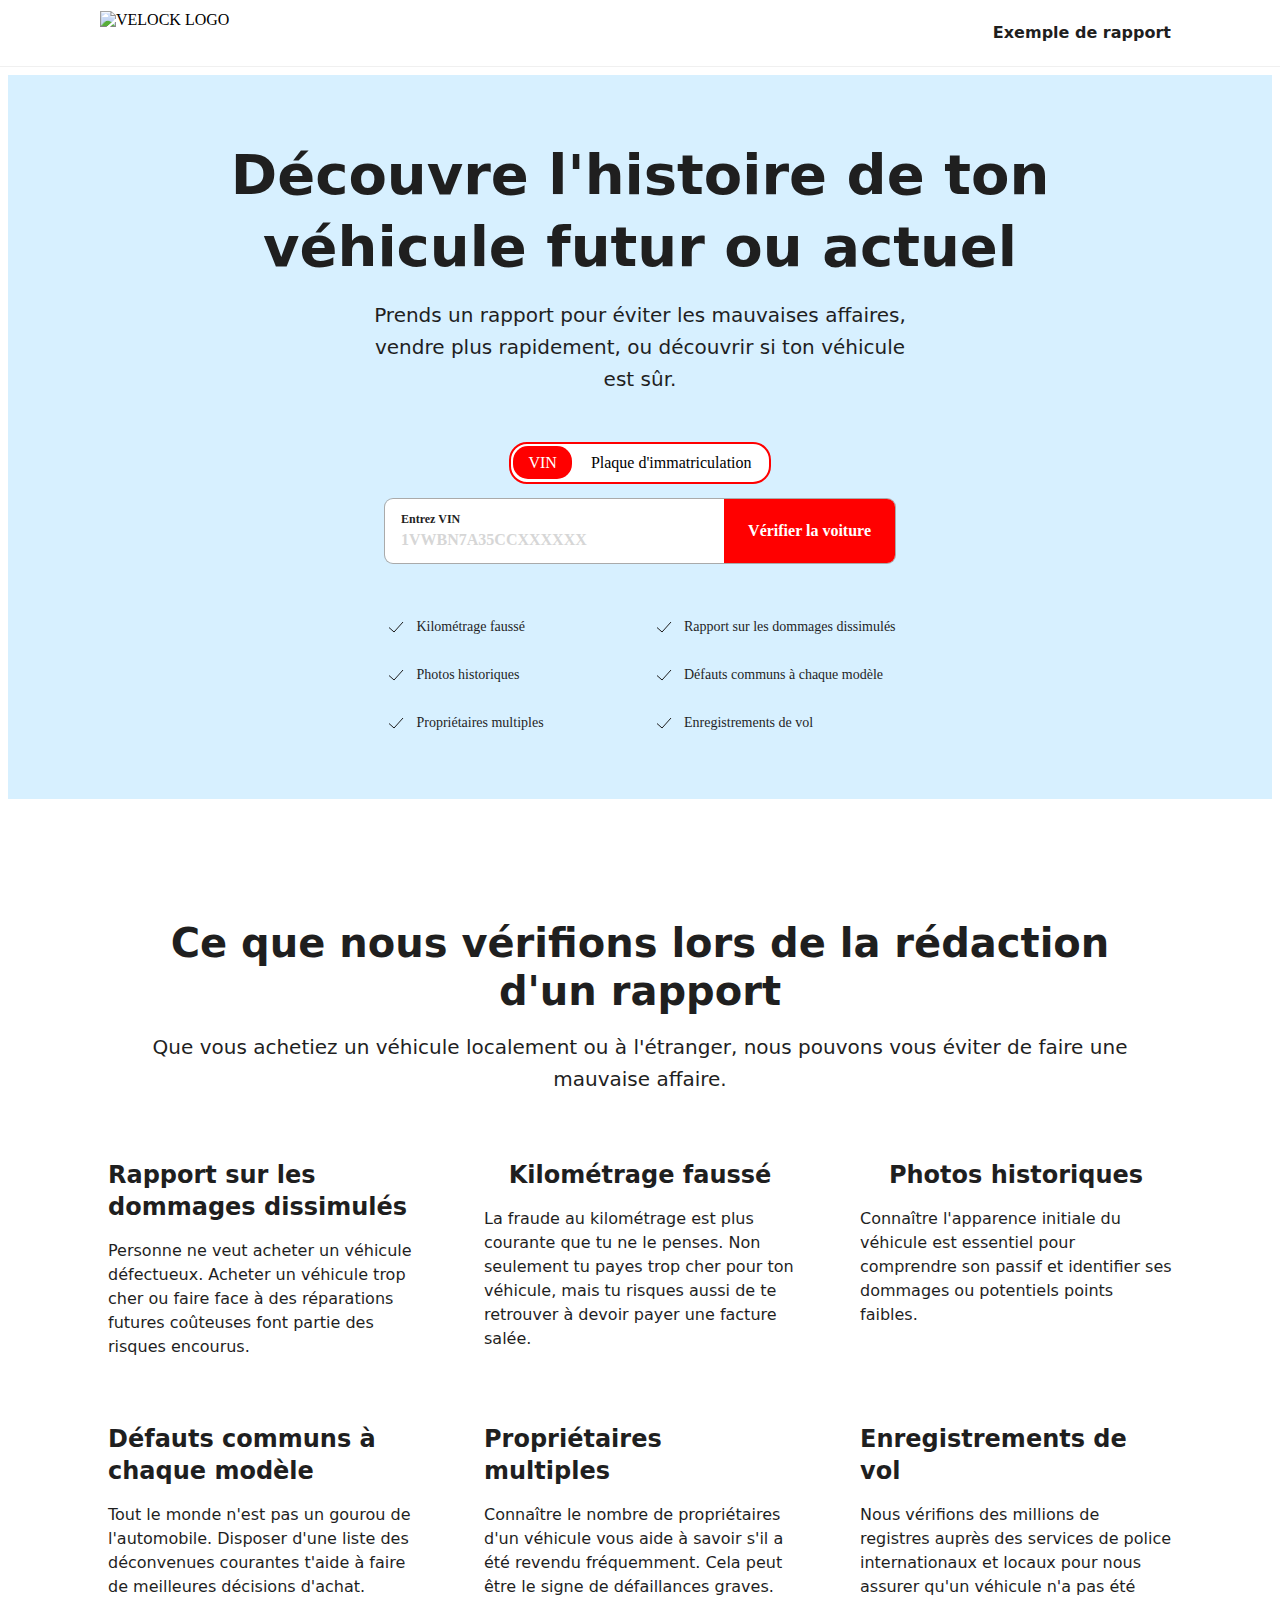
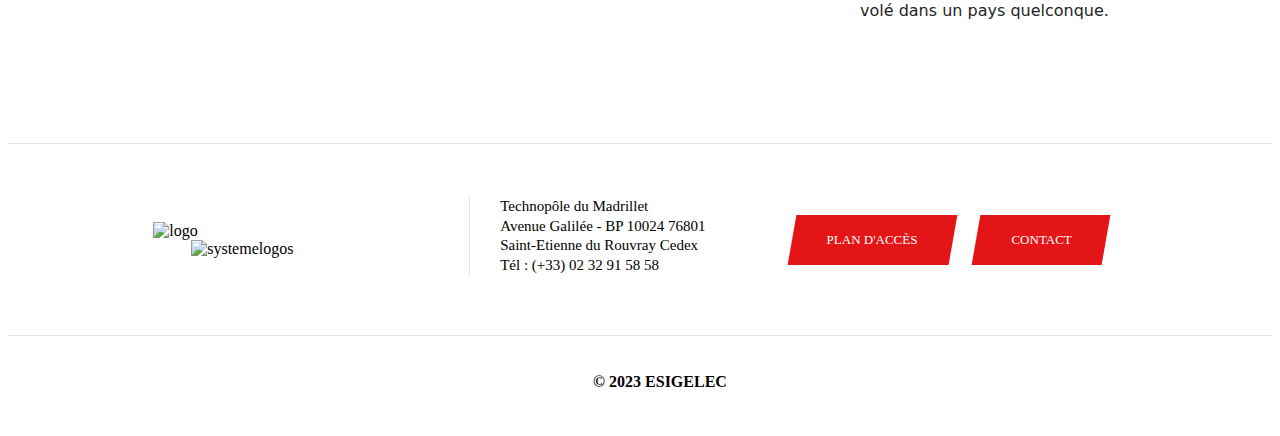
==== commit 77b18a28: "modified" ====
--- a/html/index.html
+++ b/html/index.html
@@ -515,6 +515,7 @@
       align-items: var(--stackCrossAxisAlign);
       justify-content: var(--stackMainAxisAlign);
       gap: calc(8px * var(--stackGap));
+      align-items: center;
     }
 
     @media screen and (min-width: 680px) {
@@ -6308,7 +6309,7 @@
               </div>
               <div class="Header_items__413VE">
                 <nav class="Nav_root__eUz__">
-                  <a href="/fr/exemple-de-rapport" class="Nav_link__KpvO2" data-testid="Link-innerLink">
+                  <a href="" class="Nav_link__KpvO2" data-testid="Link-innerLink">
                     <div class="Nav_wrapper__1wyqi">
                       <span class="_root_k4hgl_1 _dark_k4hgl_33 _mStrong_vxg9a_28 Nav_label__dHwnL">Exemple de
                         rapport</span>
@@ -6325,70 +6326,29 @@
       <section class="Section_root__2W6EV Section_l__ZVdNF Hero_root__ptOeN" style="--backgroundColor: #d7f0ff">
         <div class="_root_otub2_1">
           <div class="_root_1b9bk_1 Hero_centered__I9a9f" style="
-                --stackGapMobileUp: 3;
                 --stackGapDesktopUp: 4.5;
-                --stackGapTabletPortraitUp: 3;
-                --stackGapTabletLandscapeUp: 3;
                 --stackGapDesktopBigUp: 4.5;
-                --stackTypeMobileUp: column;
-                --stackTypeTabletPortraitUp: column;
-                --stackTypeTabletLandscapeUp: column;
                 --stackTypeDesktopUp: column;
                 --stackTypeDesktopBigUp: column;
-                --stackMainAxisAlignMobileUp: flex-start;
-                --stackMainAxisAlignTabletPortraitUp: flex-start;
-                --stackMainAxisAlignTabletLandscapeUp: flex-start;
                 --stackMainAxisAlignDesktopUp: flex-start;
                 --stackMainAxisAlignDesktopBigUp: flex-start;
-                --stackCrossAxisAlignMobileUp: flex-start;
-                --stackCrossAxisAlignTabletPortraitUp: flex-start;
-                --stackCrossAxisAlignTabletLandscapeUp: flex-start;
                 --stackCrossAxisAlignDesktopUp: flex-start;
                 --stackCrossAxisAlignDesktopBigUp: flex-start;
               ">
             <div class="_root_1b9bk_1 Hero_titleWrapper__ThRqP Hero_centered__I9a9f" style="
-                  --stackGapMobileUp: 3;
                   --stackGapDesktopUp: 4;
-                  --stackGapTabletPortraitUp: 3;
-                  --stackGapTabletLandscapeUp: 3;
                   --stackGapDesktopBigUp: 4;
-                  --stackTypeMobileUp: column;
-                  --stackTypeTabletPortraitUp: column;
-                  --stackTypeTabletLandscapeUp: column;
-                  --stackTypeDesktopUp: column;
-                  --stackTypeDesktopBigUp: column;
-                  --stackMainAxisAlignMobileUp: flex-start;
-                  --stackMainAxisAlignTabletPortraitUp: flex-start;
-                  --stackMainAxisAlignTabletLandscapeUp: flex-start;
-                  --stackMainAxisAlignDesktopUp: flex-start;
-                  --stackMainAxisAlignDesktopBigUp: flex-start;
-                  --stackCrossAxisAlignMobileUp: flex-start;
-                  --stackCrossAxisAlignTabletPortraitUp: flex-start;
-                  --stackCrossAxisAlignTabletLandscapeUp: flex-start;
-                  --stackCrossAxisAlignDesktopUp: flex-start;
-                  --stackCrossAxisAlignDesktopBigUp: flex-start;
+                      --stackTypeDesktopUp: column;
+                      --stackTypeDesktopBigUp: column;
+                      --stackMainAxisAlignDesktopUp: flex-start;
+                      --stackMainAxisAlignDesktopBigUp: flex-start;
+                      --stackCrossAxisAlignDesktopUp: flex-start;
+                      --stackCrossAxisAlignDesktopBigUp: flex-start;
                 ">
               <div class="_root_1b9bk_1 Hero_centered__I9a9f" style="
-                    --stackGapMobileUp: 1;
                     --stackGapDesktopUp: 2;
-                    --stackGapTabletPortraitUp: 1;
-                    --stackGapTabletLandscapeUp: 1;
                     --stackGapDesktopBigUp: 2;
-                    --stackTypeMobileUp: column;
-                    --stackTypeTabletPortraitUp: column;
-                    --stackTypeTabletLandscapeUp: column;
-                    --stackTypeDesktopUp: column;
-                    --stackTypeDesktopBigUp: column;
-                    --stackMainAxisAlignMobileUp: flex-start;
-                    --stackMainAxisAlignTabletPortraitUp: flex-start;
-                    --stackMainAxisAlignTabletLandscapeUp: flex-start;
-                    --stackMainAxisAlignDesktopUp: flex-start;
-                    --stackMainAxisAlignDesktopBigUp: flex-start;
-                    --stackCrossAxisAlignMobileUp: flex-start;
-                    --stackCrossAxisAlignTabletPortraitUp: flex-start;
-                    --stackCrossAxisAlignTabletLandscapeUp: flex-start;
-                    --stackCrossAxisAlignDesktopUp: flex-start;
-                    --stackCrossAxisAlignDesktopBigUp: flex-start;
+
                   ">
                 <h1 class="_root_k4hgl_1 _dark_k4hgl_33 _xxl_10vh9_1">
                   Découvre l'histoire de ton véhicule futur ou actuel
@@ -6481,46 +6441,22 @@
       <section class="Section_root__2W6EV Section_l__ZVdNF" style="--backgroundColor: #fff">
         <div class="_root_otub2_1">
           <div class="_root_1b9bk_1" style="
-                --stackGapMobileUp: 5;
                 --stackGapDesktopUp: 8;
-                --stackGapTabletPortraitUp: 5;
-                --stackGapTabletLandscapeUp: 5;
                 --stackGapDesktopBigUp: 8;
-                --stackTypeMobileUp: column;
-                --stackTypeTabletPortraitUp: column;
-                --stackTypeTabletLandscapeUp: column;
                 --stackTypeDesktopUp: column;
                 --stackTypeDesktopBigUp: column;
-                --stackMainAxisAlignMobileUp: flex-start;
-                --stackMainAxisAlignTabletPortraitUp: flex-start;
-                --stackMainAxisAlignTabletLandscapeUp: flex-start;
                 --stackMainAxisAlignDesktopUp: flex-start;
                 --stackMainAxisAlignDesktopBigUp: flex-start;
-                --stackCrossAxisAlignMobileUp: flex-start;
-                --stackCrossAxisAlignTabletPortraitUp: flex-start;
-                --stackCrossAxisAlignTabletLandscapeUp: flex-start;
                 --stackCrossAxisAlignDesktopUp: flex-start;
                 --stackCrossAxisAlignDesktopBigUp: flex-start;
               ">
             <div class="_root_1b9bk_1 FeaturesSection_title__mzGnd" style="
-                  --stackGapMobileUp: 2;
-                  --stackGapTabletPortraitUp: 2;
-                  --stackGapTabletLandscapeUp: 2;
                   --stackGapDesktopUp: 2;
                   --stackGapDesktopBigUp: 2;
-                  --stackTypeMobileUp: column;
-                  --stackTypeTabletPortraitUp: column;
-                  --stackTypeTabletLandscapeUp: column;
                   --stackTypeDesktopUp: column;
                   --stackTypeDesktopBigUp: column;
-                  --stackMainAxisAlignMobileUp: flex-start;
-                  --stackMainAxisAlignTabletPortraitUp: flex-start;
-                  --stackMainAxisAlignTabletLandscapeUp: flex-start;
                   --stackMainAxisAlignDesktopUp: flex-start;
                   --stackMainAxisAlignDesktopBigUp: flex-start;
-                  --stackCrossAxisAlignMobileUp: flex-start;
-                  --stackCrossAxisAlignTabletPortraitUp: flex-start;
-                  --stackCrossAxisAlignTabletLandscapeUp: flex-start;
                   --stackCrossAxisAlignDesktopUp: flex-start;
                   --stackCrossAxisAlignDesktopBigUp: flex-start;
                 ">
@@ -6533,65 +6469,22 @@
               </p>
             </div>
             <div class="_root_1uqlv_1" style="
-                  --colCountMobileUp: 1;
-                  --colCountTabletPortraitUp: 2;
-                  --colCountTabletLandscapeUp: 2;
                   --colCountDesktopUp: 3;
                   --colCountDesktopBigUp: 3;
-                  --columnGapMobileUp: 3;
-                  --columnGapTabletPortraitUp: 6;
-                  --columnGapTabletLandscapeUp: 6;
                   --columnGapDesktopUp: 8;
                   --columnGapDesktopBigUp: 8;
-                  --rowGapMobileUp: 5;
-                  --rowGapTabletPortraitUp: 8;
-                  --rowGapTabletLandscapeUp: 8;
                   --rowGapDesktopUp: 8;
                   --rowGapDesktopBigUp: 8;
                 ">
               <article class="_root_1b9bk_1" style="
-                    --stackGapMobileUp: 1;
-                    --stackGapTabletPortraitUp: 1;
-                    --stackGapTabletLandscapeUp: 1;
                     --stackGapDesktopUp: 1;
                     --stackGapDesktopBigUp: 1;
-                    --stackTypeMobileUp: column;
-                    --stackTypeTabletPortraitUp: column;
-                    --stackTypeTabletLandscapeUp: column;
-                    --stackTypeDesktopUp: column;
-                    --stackTypeDesktopBigUp: column;
-                    --stackMainAxisAlignMobileUp: flex-start;
-                    --stackMainAxisAlignTabletPortraitUp: flex-start;
-                    --stackMainAxisAlignTabletLandscapeUp: flex-start;
-                    --stackMainAxisAlignDesktopUp: flex-start;
-                    --stackMainAxisAlignDesktopBigUp: flex-start;
-                    --stackCrossAxisAlignMobileUp: flex-start;
-                    --stackCrossAxisAlignTabletPortraitUp: flex-start;
-                    --stackCrossAxisAlignTabletLandscapeUp: flex-start;
-                    --stackCrossAxisAlignDesktopUp: flex-start;
-                    --stackCrossAxisAlignDesktopBigUp: flex-start;
+
                   ">
                 <div class="_root_1b9bk_1" style="
-                      --stackGapMobileUp: 2;
-                      --stackGapTabletPortraitUp: 2;
-                      --stackGapTabletLandscapeUp: 2;
                       --stackGapDesktopUp: 2;
                       --stackGapDesktopBigUp: 2;
-                      --stackTypeMobileUp: column;
-                      --stackTypeTabletPortraitUp: column;
-                      --stackTypeTabletLandscapeUp: column;
-                      --stackTypeDesktopUp: column;
-                      --stackTypeDesktopBigUp: column;
-                      --stackMainAxisAlignMobileUp: flex-start;
-                      --stackMainAxisAlignTabletPortraitUp: flex-start;
-                      --stackMainAxisAlignTabletLandscapeUp: flex-start;
-                      --stackMainAxisAlignDesktopUp: flex-start;
-                      --stackMainAxisAlignDesktopBigUp: flex-start;
-                      --stackCrossAxisAlignMobileUp: flex-start;
-                      --stackCrossAxisAlignTabletPortraitUp: flex-start;
-                      --stackCrossAxisAlignTabletLandscapeUp: flex-start;
-                      --stackCrossAxisAlignDesktopUp: flex-start;
-                      --stackCrossAxisAlignDesktopBigUp: flex-start;
+
                     ">
                   <h3 class="_root_k4hgl_1 _dark_k4hgl_33 _s_10vh9_57">
                     Rapport sur les dommages dissimulés
@@ -6604,48 +6497,13 @@
                 </div>
               </article>
               <article class="_root_1b9bk_1" style="
-                    --stackGapMobileUp: 1;
-                    --stackGapTabletPortraitUp: 1;
-                    --stackGapTabletLandscapeUp: 1;
                     --stackGapDesktopUp: 1;
                     --stackGapDesktopBigUp: 1;
-                    --stackTypeMobileUp: column;
-                    --stackTypeTabletPortraitUp: column;
-                    --stackTypeTabletLandscapeUp: column;
-                    --stackTypeDesktopUp: column;
-                    --stackTypeDesktopBigUp: column;
-                    --stackMainAxisAlignMobileUp: flex-start;
-                    --stackMainAxisAlignTabletPortraitUp: flex-start;
-                    --stackMainAxisAlignTabletLandscapeUp: flex-start;
-                    --stackMainAxisAlignDesktopUp: flex-start;
-                    --stackMainAxisAlignDesktopBigUp: flex-start;
-                    --stackCrossAxisAlignMobileUp: flex-start;
-                    --stackCrossAxisAlignTabletPortraitUp: flex-start;
-                    --stackCrossAxisAlignTabletLandscapeUp: flex-start;
-                    --stackCrossAxisAlignDesktopUp: flex-start;
-                    --stackCrossAxisAlignDesktopBigUp: flex-start;
                   ">
                 <div class="_root_1b9bk_1" style="
-                      --stackGapMobileUp: 2;
-                      --stackGapTabletPortraitUp: 2;
-                      --stackGapTabletLandscapeUp: 2;
                       --stackGapDesktopUp: 2;
                       --stackGapDesktopBigUp: 2;
-                      --stackTypeMobileUp: column;
-                      --stackTypeTabletPortraitUp: column;
-                      --stackTypeTabletLandscapeUp: column;
-                      --stackTypeDesktopUp: column;
-                      --stackTypeDesktopBigUp: column;
-                      --stackMainAxisAlignMobileUp: flex-start;
-                      --stackMainAxisAlignTabletPortraitUp: flex-start;
-                      --stackMainAxisAlignTabletLandscapeUp: flex-start;
-                      --stackMainAxisAlignDesktopUp: flex-start;
-                      --stackMainAxisAlignDesktopBigUp: flex-start;
-                      --stackCrossAxisAlignMobileUp: flex-start;
-                      --stackCrossAxisAlignTabletPortraitUp: flex-start;
-                      --stackCrossAxisAlignTabletLandscapeUp: flex-start;
-                      --stackCrossAxisAlignDesktopUp: flex-start;
-                      --stackCrossAxisAlignDesktopBigUp: flex-start;
+
                     ">
                   <h3 class="_root_k4hgl_1 _dark_k4hgl_33 _s_10vh9_57">
                     Kilométrage faussé
@@ -6659,48 +6517,12 @@
                 </div>
               </article>
               <article class="_root_1b9bk_1" style="
-                    --stackGapMobileUp: 1;
-                    --stackGapTabletPortraitUp: 1;
-                    --stackGapTabletLandscapeUp: 1;
                     --stackGapDesktopUp: 1;
                     --stackGapDesktopBigUp: 1;
-                    --stackTypeMobileUp: column;
-                    --stackTypeTabletPortraitUp: column;
-                    --stackTypeTabletLandscapeUp: column;
-                    --stackTypeDesktopUp: column;
-                    --stackTypeDesktopBigUp: column;
-                    --stackMainAxisAlignMobileUp: flex-start;
-                    --stackMainAxisAlignTabletPortraitUp: flex-start;
-                    --stackMainAxisAlignTabletLandscapeUp: flex-start;
-                    --stackMainAxisAlignDesktopUp: flex-start;
-                    --stackMainAxisAlignDesktopBigUp: flex-start;
-                    --stackCrossAxisAlignMobileUp: flex-start;
-                    --stackCrossAxisAlignTabletPortraitUp: flex-start;
-                    --stackCrossAxisAlignTabletLandscapeUp: flex-start;
-                    --stackCrossAxisAlignDesktopUp: flex-start;
-                    --stackCrossAxisAlignDesktopBigUp: flex-start;
                   ">
                 <div class="_root_1b9bk_1" style="
-                      --stackGapMobileUp: 2;
-                      --stackGapTabletPortraitUp: 2;
-                      --stackGapTabletLandscapeUp: 2;
                       --stackGapDesktopUp: 2;
                       --stackGapDesktopBigUp: 2;
-                      --stackTypeMobileUp: column;
-                      --stackTypeTabletPortraitUp: column;
-                      --stackTypeTabletLandscapeUp: column;
-                      --stackTypeDesktopUp: column;
-                      --stackTypeDesktopBigUp: column;
-                      --stackMainAxisAlignMobileUp: flex-start;
-                      --stackMainAxisAlignTabletPortraitUp: flex-start;
-                      --stackMainAxisAlignTabletLandscapeUp: flex-start;
-                      --stackMainAxisAlignDesktopUp: flex-start;
-                      --stackMainAxisAlignDesktopBigUp: flex-start;
-                      --stackCrossAxisAlignMobileUp: flex-start;
-                      --stackCrossAxisAlignTabletPortraitUp: flex-start;
-                      --stackCrossAxisAlignTabletLandscapeUp: flex-start;
-                      --stackCrossAxisAlignDesktopUp: flex-start;
-                      --stackCrossAxisAlignDesktopBigUp: flex-start;
                     ">
                   <h3 class="_root_k4hgl_1 _dark_k4hgl_33 _s_10vh9_57">
                     Photos historiques
@@ -6713,48 +6535,12 @@
                 </div>
               </article>
               <article class="_root_1b9bk_1" style="
-                    --stackGapMobileUp: 1;
-                    --stackGapTabletPortraitUp: 1;
-                    --stackGapTabletLandscapeUp: 1;
                     --stackGapDesktopUp: 1;
                     --stackGapDesktopBigUp: 1;
-                    --stackTypeMobileUp: column;
-                    --stackTypeTabletPortraitUp: column;
-                    --stackTypeTabletLandscapeUp: column;
-                    --stackTypeDesktopUp: column;
-                    --stackTypeDesktopBigUp: column;
-                    --stackMainAxisAlignMobileUp: flex-start;
-                    --stackMainAxisAlignTabletPortraitUp: flex-start;
-                    --stackMainAxisAlignTabletLandscapeUp: flex-start;
-                    --stackMainAxisAlignDesktopUp: flex-start;
-                    --stackMainAxisAlignDesktopBigUp: flex-start;
-                    --stackCrossAxisAlignMobileUp: flex-start;
-                    --stackCrossAxisAlignTabletPortraitUp: flex-start;
-                    --stackCrossAxisAlignTabletLandscapeUp: flex-start;
-                    --stackCrossAxisAlignDesktopUp: flex-start;
-                    --stackCrossAxisAlignDesktopBigUp: flex-start;
                   ">
                 <div class="_root_1b9bk_1" style="
-                      --stackGapMobileUp: 2;
-                      --stackGapTabletPortraitUp: 2;
-                      --stackGapTabletLandscapeUp: 2;
                       --stackGapDesktopUp: 2;
                       --stackGapDesktopBigUp: 2;
-                      --stackTypeMobileUp: column;
-                      --stackTypeTabletPortraitUp: column;
-                      --stackTypeTabletLandscapeUp: column;
-                      --stackTypeDesktopUp: column;
-                      --stackTypeDesktopBigUp: column;
-                      --stackMainAxisAlignMobileUp: flex-start;
-                      --stackMainAxisAlignTabletPortraitUp: flex-start;
-                      --stackMainAxisAlignTabletLandscapeUp: flex-start;
-                      --stackMainAxisAlignDesktopUp: flex-start;
-                      --stackMainAxisAlignDesktopBigUp: flex-start;
-                      --stackCrossAxisAlignMobileUp: flex-start;
-                      --stackCrossAxisAlignTabletPortraitUp: flex-start;
-                      --stackCrossAxisAlignTabletLandscapeUp: flex-start;
-                      --stackCrossAxisAlignDesktopUp: flex-start;
-                      --stackCrossAxisAlignDesktopBigUp: flex-start;
                     ">
                   <h3 class="_root_k4hgl_1 _dark_k4hgl_33 _s_10vh9_57">
                     Défauts communs à chaque modèle
@@ -6767,48 +6553,12 @@
                 </div>
               </article>
               <article class="_root_1b9bk_1" style="
-                    --stackGapMobileUp: 1;
-                    --stackGapTabletPortraitUp: 1;
-                    --stackGapTabletLandscapeUp: 1;
                     --stackGapDesktopUp: 1;
                     --stackGapDesktopBigUp: 1;
-                    --stackTypeMobileUp: column;
-                    --stackTypeTabletPortraitUp: column;
-                    --stackTypeTabletLandscapeUp: column;
-                    --stackTypeDesktopUp: column;
-                    --stackTypeDesktopBigUp: column;
-                    --stackMainAxisAlignMobileUp: flex-start;
-                    --stackMainAxisAlignTabletPortraitUp: flex-start;
-                    --stackMainAxisAlignTabletLandscapeUp: flex-start;
-                    --stackMainAxisAlignDesktopUp: flex-start;
-                    --stackMainAxisAlignDesktopBigUp: flex-start;
-                    --stackCrossAxisAlignMobileUp: flex-start;
-                    --stackCrossAxisAlignTabletPortraitUp: flex-start;
-                    --stackCrossAxisAlignTabletLandscapeUp: flex-start;
-                    --stackCrossAxisAlignDesktopUp: flex-start;
-                    --stackCrossAxisAlignDesktopBigUp: flex-start;
                   ">
                 <div class="_root_1b9bk_1" style="
-                      --stackGapMobileUp: 2;
-                      --stackGapTabletPortraitUp: 2;
-                      --stackGapTabletLandscapeUp: 2;
                       --stackGapDesktopUp: 2;
                       --stackGapDesktopBigUp: 2;
-                      --stackTypeMobileUp: column;
-                      --stackTypeTabletPortraitUp: column;
-                      --stackTypeTabletLandscapeUp: column;
-                      --stackTypeDesktopUp: column;
-                      --stackTypeDesktopBigUp: column;
-                      --stackMainAxisAlignMobileUp: flex-start;
-                      --stackMainAxisAlignTabletPortraitUp: flex-start;
-                      --stackMainAxisAlignTabletLandscapeUp: flex-start;
-                      --stackMainAxisAlignDesktopUp: flex-start;
-                      --stackMainAxisAlignDesktopBigUp: flex-start;
-                      --stackCrossAxisAlignMobileUp: flex-start;
-                      --stackCrossAxisAlignTabletPortraitUp: flex-start;
-                      --stackCrossAxisAlignTabletLandscapeUp: flex-start;
-                      --stackCrossAxisAlignDesktopUp: flex-start;
-                      --stackCrossAxisAlignDesktopBigUp: flex-start;
                     ">
                   <h3 class="_root_k4hgl_1 _dark_k4hgl_33 _s_10vh9_57">
                     Propriétaires multiples
@@ -6821,48 +6571,12 @@
                 </div>
               </article>
               <article class="_root_1b9bk_1" style="
-                    --stackGapMobileUp: 1;
-                    --stackGapTabletPortraitUp: 1;
-                    --stackGapTabletLandscapeUp: 1;
                     --stackGapDesktopUp: 1;
                     --stackGapDesktopBigUp: 1;
-                    --stackTypeMobileUp: column;
-                    --stackTypeTabletPortraitUp: column;
-                    --stackTypeTabletLandscapeUp: column;
-                    --stackTypeDesktopUp: column;
-                    --stackTypeDesktopBigUp: column;
-                    --stackMainAxisAlignMobileUp: flex-start;
-                    --stackMainAxisAlignTabletPortraitUp: flex-start;
-                    --stackMainAxisAlignTabletLandscapeUp: flex-start;
-                    --stackMainAxisAlignDesktopUp: flex-start;
-                    --stackMainAxisAlignDesktopBigUp: flex-start;
-                    --stackCrossAxisAlignMobileUp: flex-start;
-                    --stackCrossAxisAlignTabletPortraitUp: flex-start;
-                    --stackCrossAxisAlignTabletLandscapeUp: flex-start;
-                    --stackCrossAxisAlignDesktopUp: flex-start;
-                    --stackCrossAxisAlignDesktopBigUp: flex-start;
                   ">
                 <div class="_root_1b9bk_1" style="
-                      --stackGapMobileUp: 2;
-                      --stackGapTabletPortraitUp: 2;
-                      --stackGapTabletLandscapeUp: 2;
                       --stackGapDesktopUp: 2;
                       --stackGapDesktopBigUp: 2;
-                      --stackTypeMobileUp: column;
-                      --stackTypeTabletPortraitUp: column;
-                      --stackTypeTabletLandscapeUp: column;
-                      --stackTypeDesktopUp: column;
-                      --stackTypeDesktopBigUp: column;
-                      --stackMainAxisAlignMobileUp: flex-start;
-                      --stackMainAxisAlignTabletPortraitUp: flex-start;
-                      --stackMainAxisAlignTabletLandscapeUp: flex-start;
-                      --stackMainAxisAlignDesktopUp: flex-start;
-                      --stackMainAxisAlignDesktopBigUp: flex-start;
-                      --stackCrossAxisAlignMobileUp: flex-start;
-                      --stackCrossAxisAlignTabletPortraitUp: flex-start;
-                      --stackCrossAxisAlignTabletLandscapeUp: flex-start;
-                      --stackCrossAxisAlignDesktopUp: flex-start;
-                      --stackCrossAxisAlignDesktopBigUp: flex-start;
                     ">
                   <h3 class="_root_k4hgl_1 _dark_k4hgl_33 _s_10vh9_57">
                     Enregistrements de vol
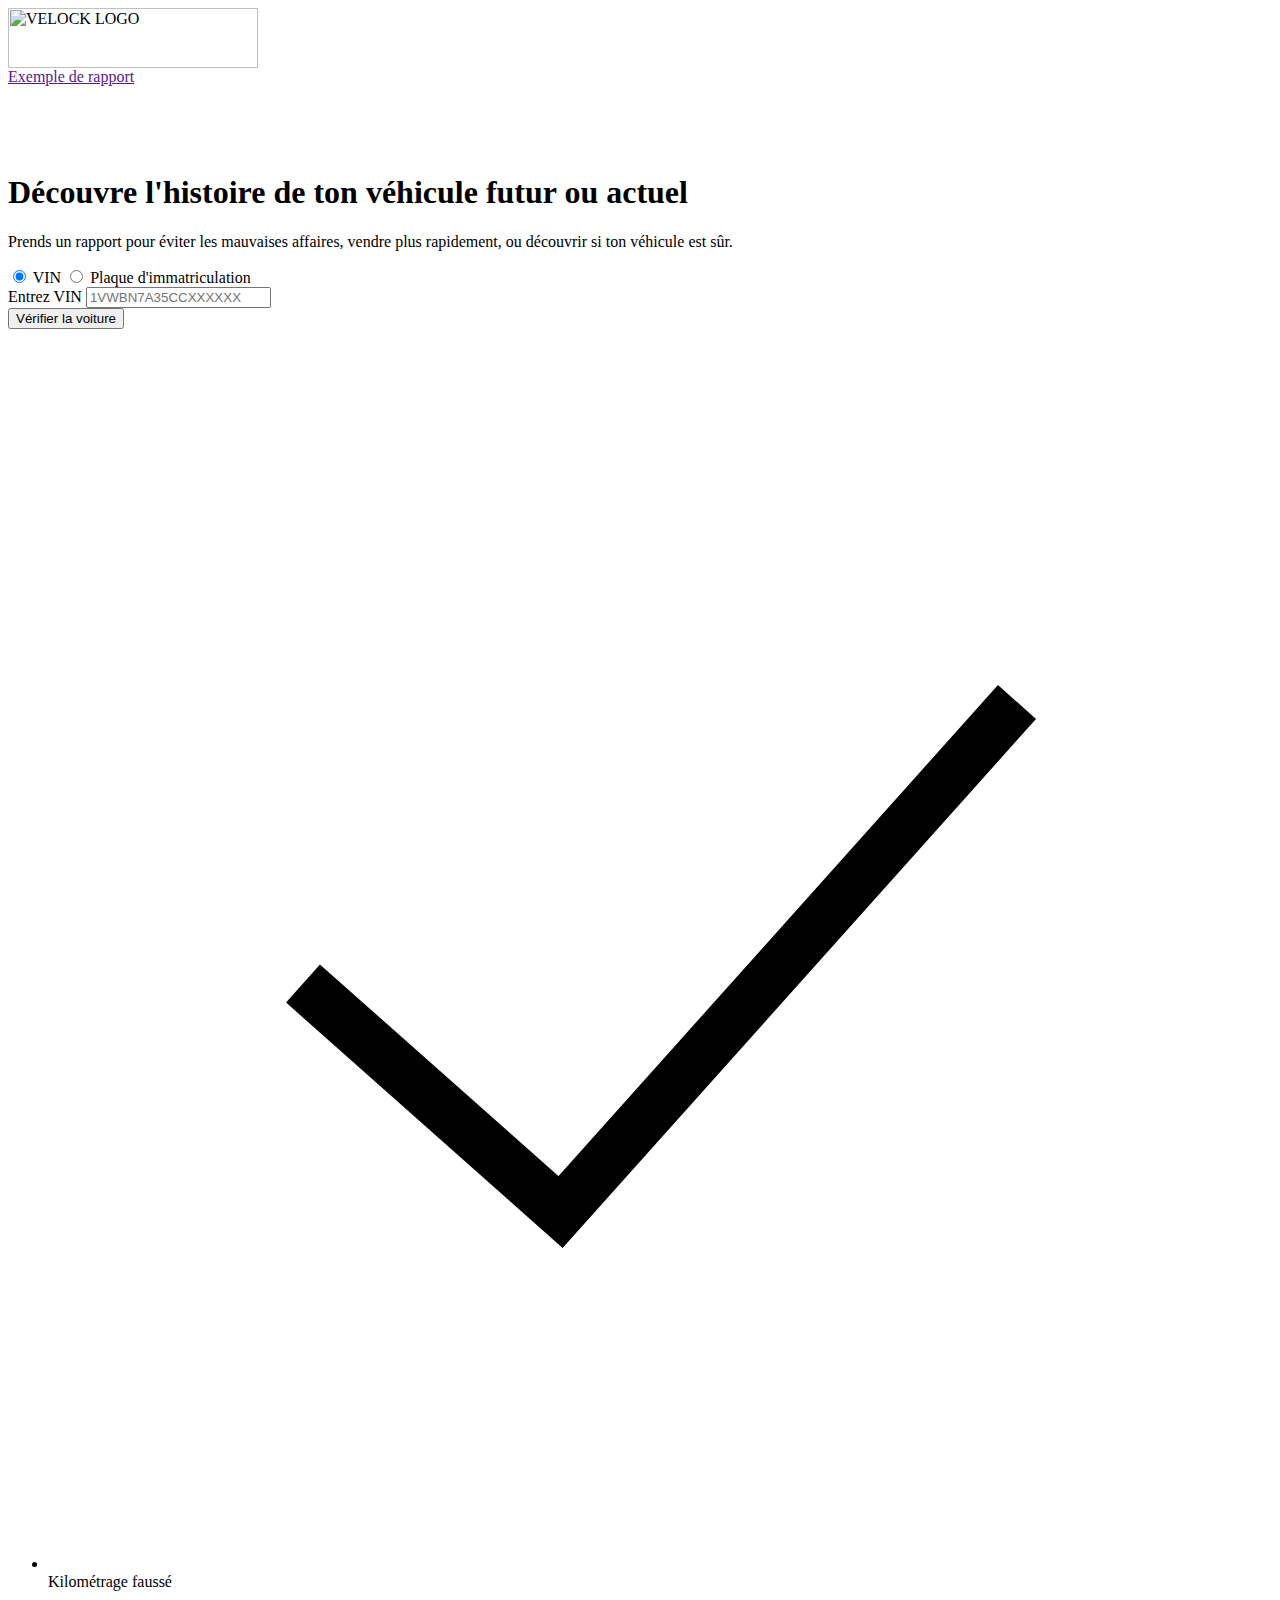
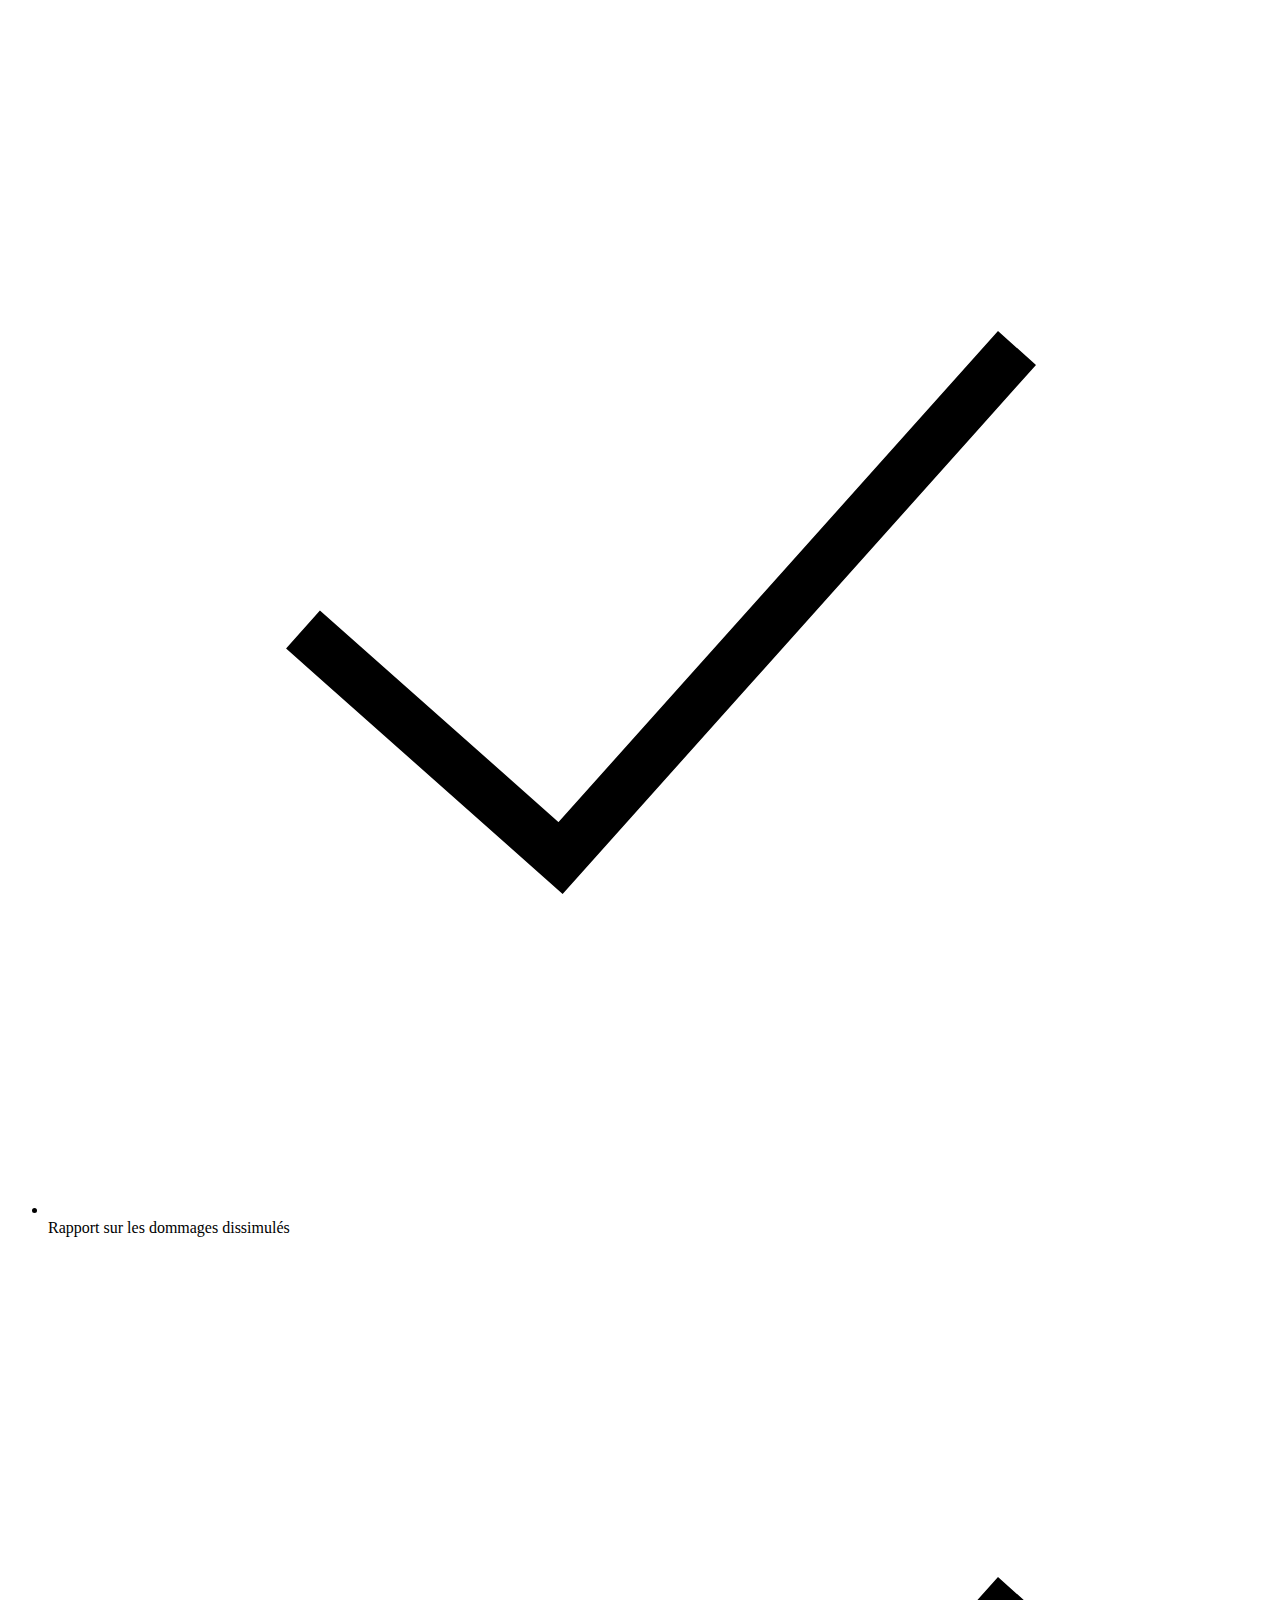
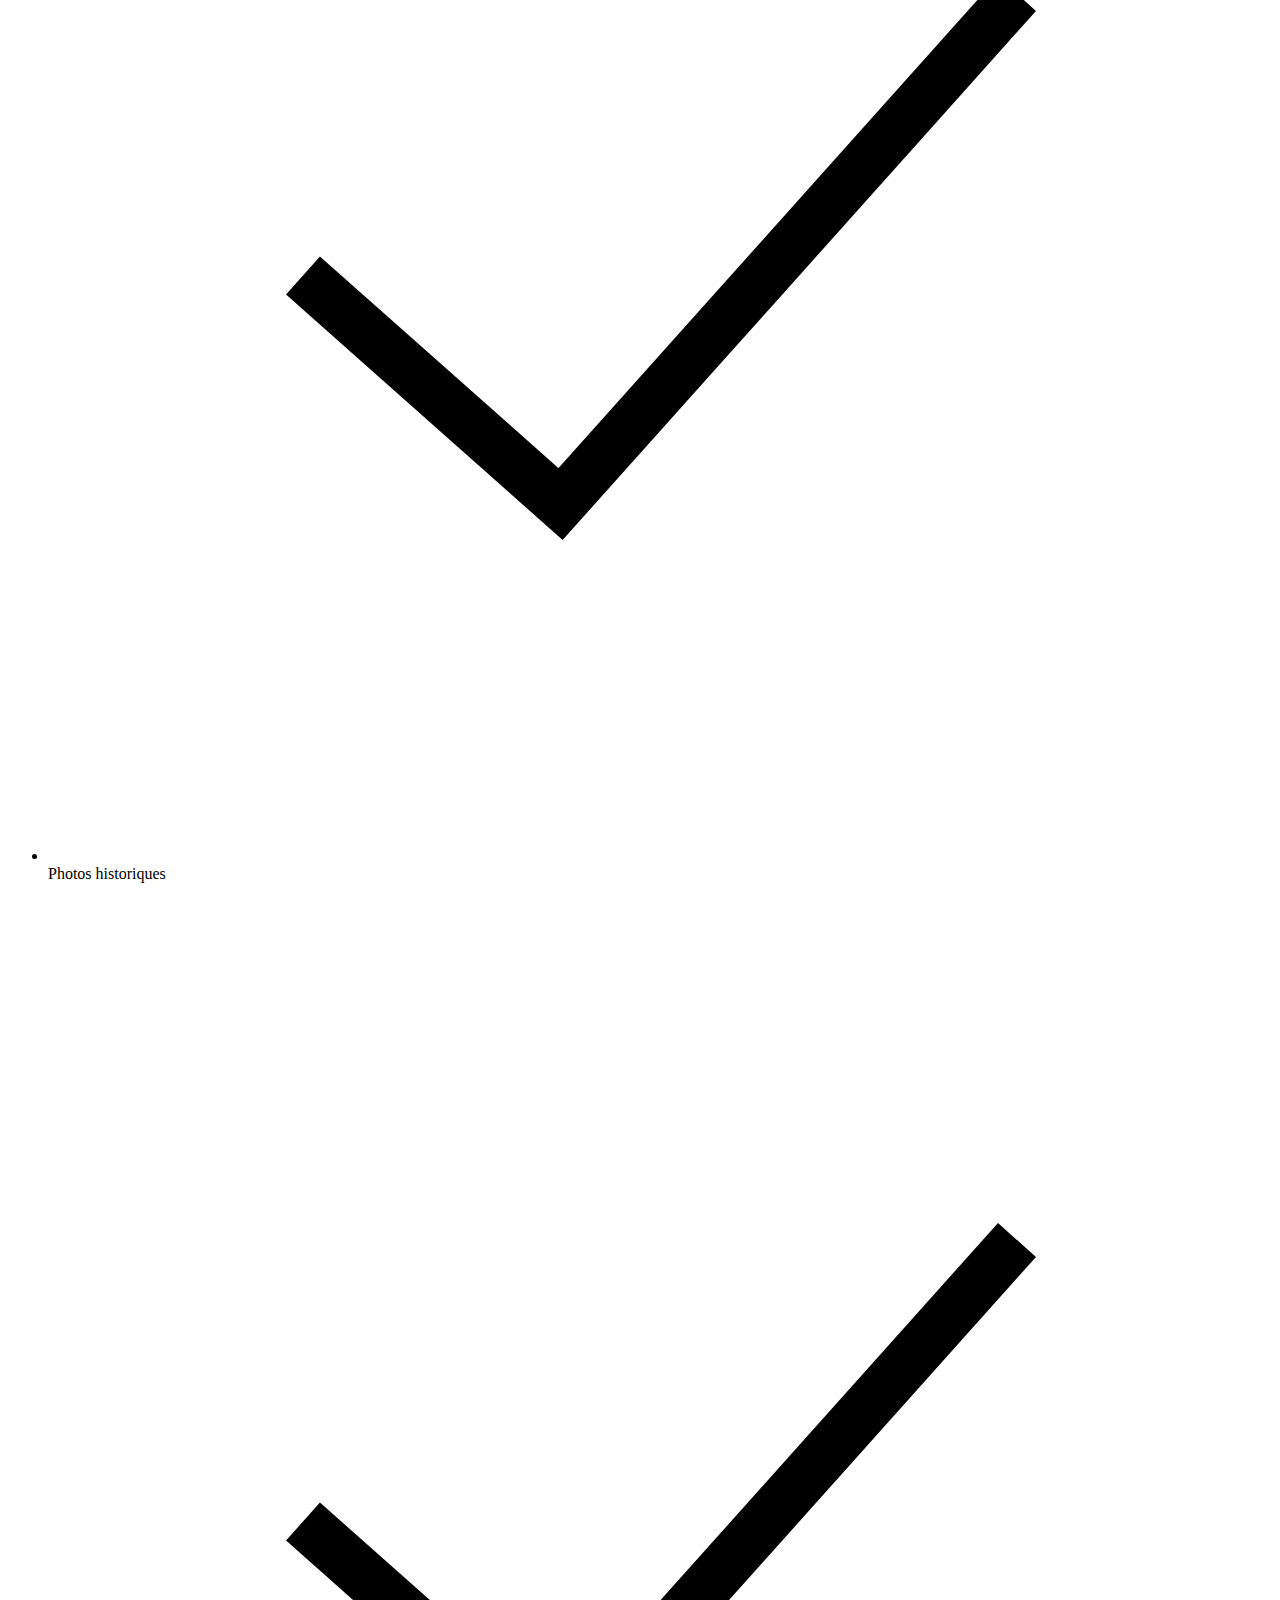
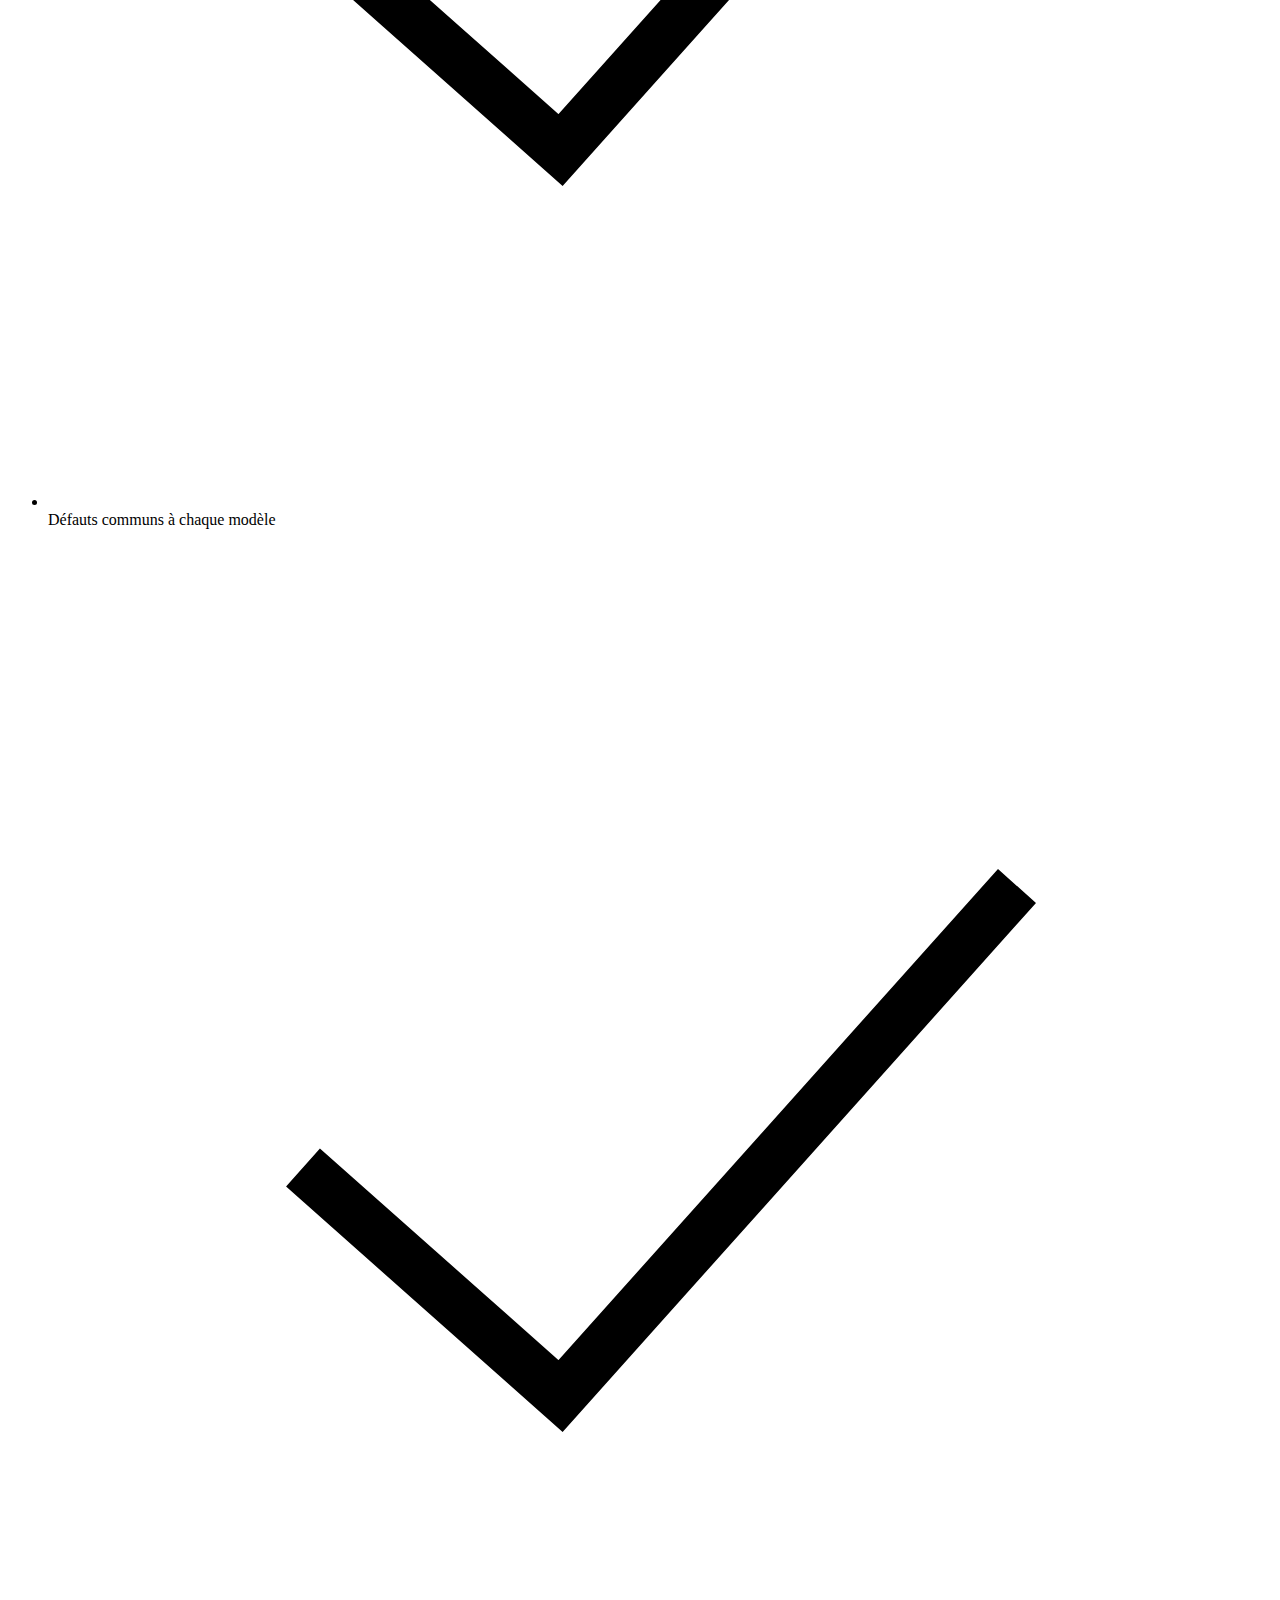
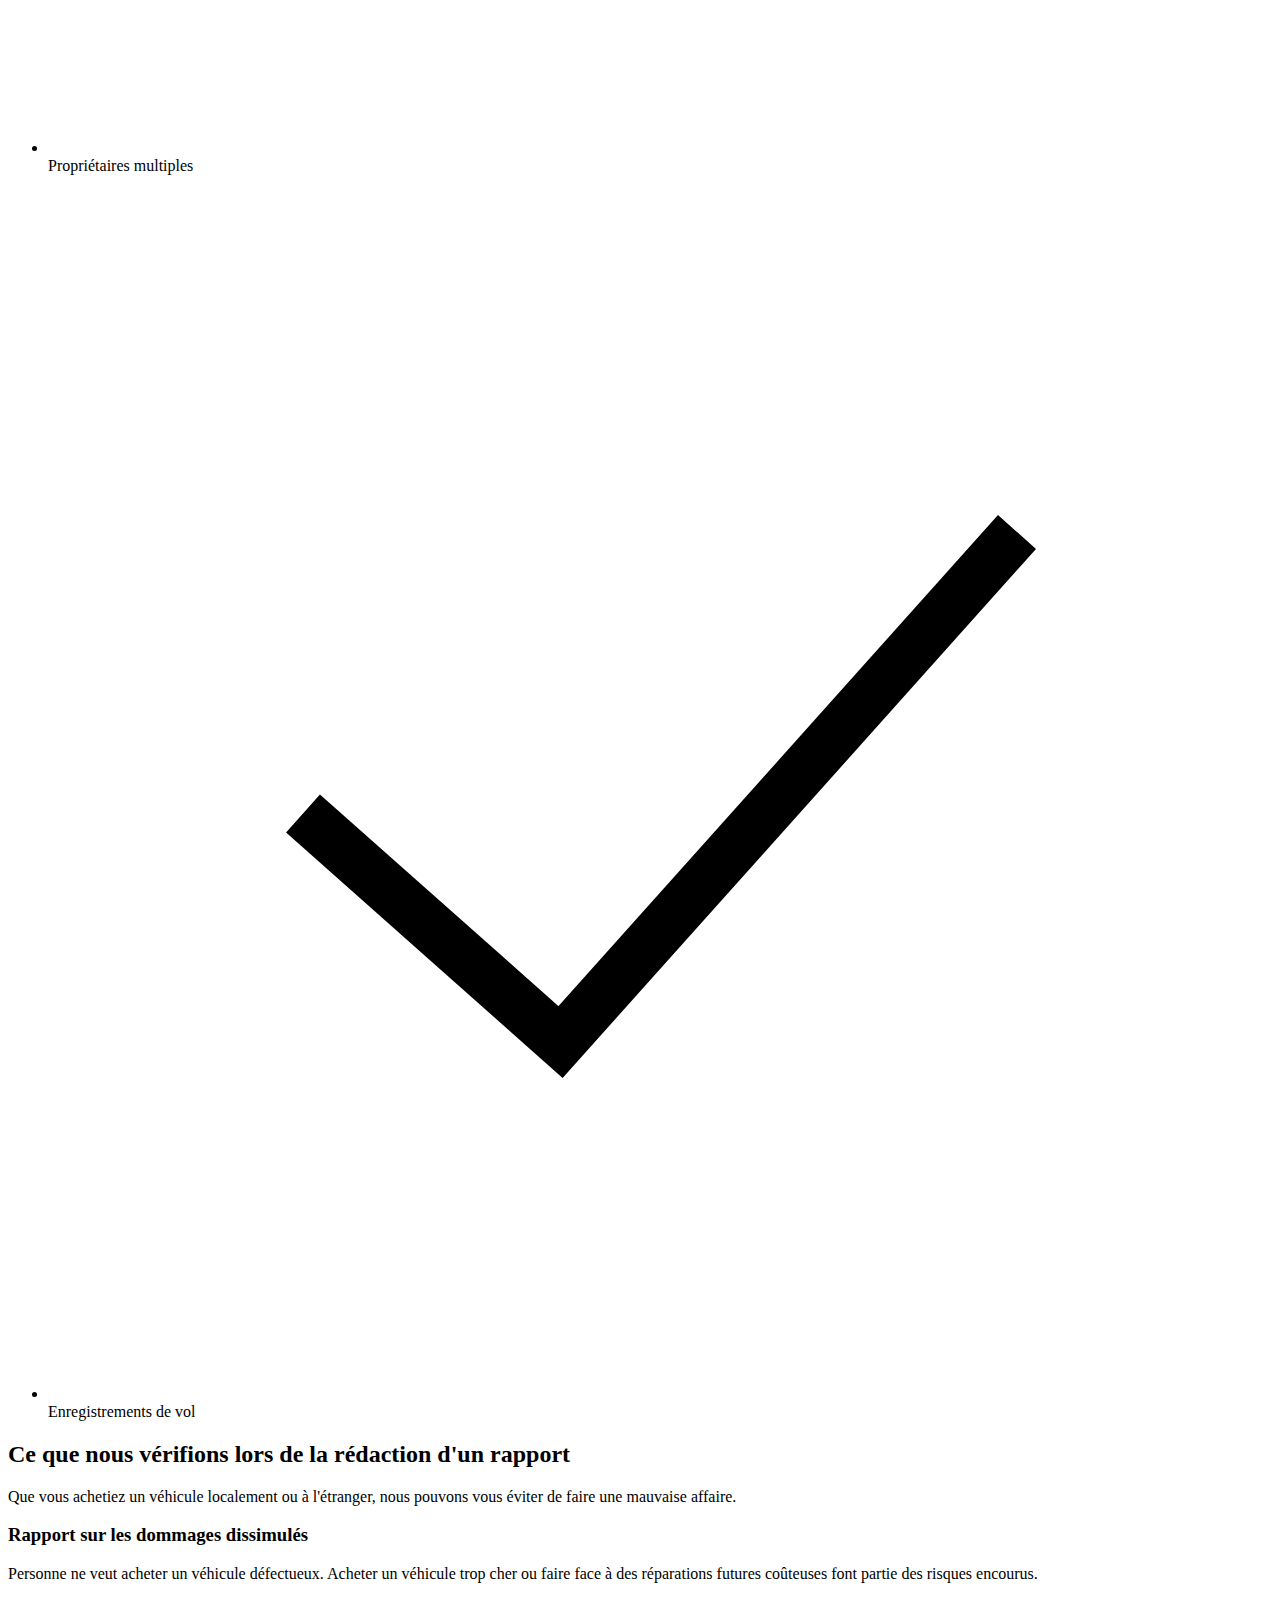
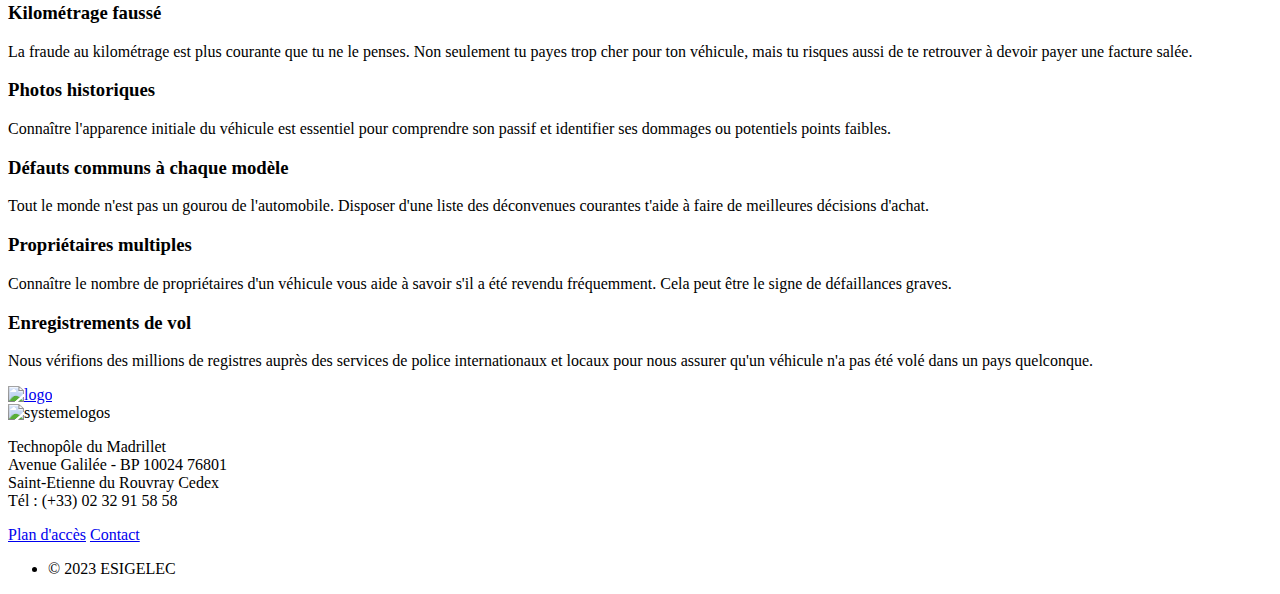
==== commit 3fe8e277: "modified" ====
--- a/html/index.html
+++ b/html/index.html
@@ -9,6298 +9,13 @@
     VELOCK | Le décodeur VIN qui vérifie la voiture et fournit l'historique du
     véhicule
   </title>
-  <link rel="preload" href="css/003d34ce8c2a25ce.css" as="style" />
-  <link rel="stylesheet" type="text/css" href="css/f8cad1ef66ad67bb.css" />
-  <link rel="stylesheet" type="text/css" href="css/style-footer.css" />
-  <style data-n-href="css/cb5645ceb86e64c7.css">
-    @keyframes asIcon_shakeKeyframes__RSC4c {
-
-      10%,
-      90% {
-        transform: translate3d(-1px, 0, 0);
-      }
-
-      20%,
-      80% {
-        transform: translate3d(2px, 0, 0);
-      }
-
-      30%,
-      50%,
-      70% {
-        transform: translate3d(-4px, 0, 0);
-      }
-
-      40%,
-      60% {
-        transform: translate3d(4px, 0, 0);
-      }
-    }
-
-    .asIcon_root__hjcpi {
-      display: inline-block;
-      vertical-align: top;
-    }
-
-    .asIcon_root__hjcpi svg {
-      width: 100%;
-      height: 100%;
-      display: block;
-    }
-
-    .asIcon_root__hjcpi:not(.asIcon_original__wja3U) svg,
-    .asIcon_root__hjcpi:not(.asIcon_original__wja3U) use {
-      fill: currentColor;
-    }
-
-    .asIcon_roundSolid__w_0uh,
-    .asIcon_round__QtMLk {
-      position: relative;
-      overflow: hidden;
-      display: inline-block;
-      color: #00c0e8;
-    }
-
-    .asIcon_roundSolid__w_0uh:before,
-    .asIcon_round__QtMLk:before {
-      content: "";
-      position: absolute;
-      top: 0;
-      right: 0;
-      bottom: 0;
-      left: 0;
-      border-radius: 50%;
-      background: currentColor;
-      opacity: 0.15;
-    }
-
-    .asIcon_roundSolid__w_0uh:before {
-      opacity: 1;
-    }
-
-    .asIcon_roundSolid__w_0uh svg {
-      color: #fff;
-    }
-
-    .asIcon_roundWrapper___7oVj {
-      position: relative;
-      display: block;
-      padding-bottom: 100%;
-    }
-
-    .asIcon_roundWrapper___7oVj svg {
-      width: 54%;
-      height: 54%;
-      position: absolute;
-      top: 50%;
-      left: 50%;
-      transform: translate(-50%, -50%);
-    }
-
-    ._lStrong_vxg9a_7,
-    ._l_vxg9a_1 {
-      font-family: Inter, system-ui, sans-serif;
-      font-size: 1.25rem;
-      line-height: 1.6;
-    }
-
-    ._lStrong_vxg9a_7 {
-      font-weight: 600;
-    }
-
-    ._mExtra_vxg9a_14 {
-      font-weight: 400;
-      font-family: Inter, system-ui, sans-serif;
-      font-size: 1.125rem;
-      line-height: 1.7777777778;
-    }
-
-    ._m_vxg9a_14 {
-      font-weight: 400;
-    }
-
-    ._mStrong_vxg9a_28,
-    ._m_vxg9a_14 {
-      font-family: Inter, system-ui, sans-serif;
-      font-size: 1rem;
-      line-height: 1.5;
-    }
-
-    ._mStrong_vxg9a_28 {
-      font-weight: 600;
-    }
-
-    ._s_vxg9a_35 {
-      font-weight: 400;
-    }
-
-    ._sStrong_vxg9a_42,
-    ._s_vxg9a_35 {
-      font-family: Inter, system-ui, sans-serif;
-      font-size: 0.875rem;
-      line-height: 1.7142857143;
-    }
-
-    ._sStrong_vxg9a_42 {
-      font-weight: 600;
-    }
-
-    ._xs_vxg9a_49 {
-      font-weight: 400;
-    }
-
-    ._xsStrong_vxg9a_56,
-    ._xs_vxg9a_49 {
-      font-family: Inter, system-ui, sans-serif;
-      font-size: 0.75rem;
-      line-height: 1.3333333333;
-    }
-
-    ._xsStrong_vxg9a_56 {
-      font-weight: 600;
-    }
-
-    ._xxs_vxg9a_63 {
-      font-weight: 400;
-    }
-
-    ._xxsStrong_vxg9a_70,
-    ._xxs_vxg9a_63 {
-      font-family: Inter, system-ui, sans-serif;
-      font-size: 0.6875rem;
-      line-height: 1.4545454545;
-    }
-
-    ._xxsStrong_vxg9a_70 {
-      font-weight: 600;
-    }
-
-    ._xxxs_vxg9a_77 {
-      font-weight: 400;
-    }
-
-    ._xxxsStrong_vxg9a_84,
-    ._xxxs_vxg9a_77 {
-      font-family: Inter, system-ui, sans-serif;
-      font-size: 0.625rem;
-      line-height: 1.4;
-    }
-
-    ._xxxsStrong_vxg9a_84 {
-      font-weight: 600;
-    }
-
-    ._root_k4hgl_1 {
-      display: block;
-      margin: 0;
-    }
-
-    ._inline_k4hgl_6 {
-      display: inline;
-    }
-
-    ._truncated_k4hgl_10 {
-      display: -webkit-box;
-      overflow: hidden;
-      -webkit-box-orient: vertical;
-      -webkit-line-clamp: var(--numberOfLines);
-    }
-
-    ._centerAlign_k4hgl_17 {
-      text-align: center;
-    }
-
-    ._leftAlign_k4hgl_21 {
-      text-align: left;
-    }
-
-    ._rightAlign_k4hgl_25 {
-      text-align: right;
-    }
-
-    ._justifyAlign_k4hgl_29 {
-      text-align: justify;
-    }
-
-    ._dark_k4hgl_33 {
-      color: #1f1f1f;
-    }
-
-    ._darkSecondary_k4hgl_37 {
-      color: #858585;
-    }
-
-    ._light_k4hgl_41 {
-      color: #fff;
-    }
-
-    ._highlighted_k4hgl_45 {
-      color: #0073f0;
-    }
-
-    ._inherited_k4hgl_49 {
-      color: inherit;
-    }
-
-    @keyframes Button_shakeKeyframes__ts_un {
-
-      10%,
-      90% {
-        transform: translate3d(-1px, 0, 0);
-      }
-
-      20%,
-      80% {
-        transform: translate3d(2px, 0, 0);
-      }
-
-      30%,
-      50%,
-      70% {
-        transform: translate3d(-4px, 0, 0);
-      }
-
-      40%,
-      60% {
-        transform: translate3d(4px, 0, 0);
-      }
-    }
-
-    .Button_root__HroBI {
-      display: inline-block;
-      padding: 0;
-      border: 0;
-      background: none;
-      font-family: inherit;
-      font-size: inherit;
-      line-height: 1.25;
-      font-weight: inherit;
-      text-decoration: none;
-      color: inherit;
-      -webkit-appearance: none;
-      -moz-appearance: none;
-      appearance: none;
-      cursor: pointer;
-      transition: all 0.1s ease-in-out;
-      white-space: nowrap;
-    }
-
-    .Button_root__HroBI[disabled] {
-      cursor: default;
-    }
-
-    .Button_root__HroBI:focus {
-      outline: 0;
-    }
-
-    .Button_root__HroBI::-moz-focus-inner {
-      border: 0;
-    }
-
-    .Button_root__HroBI:focus-visible {
-      box-shadow: 0 0 0 3px #fff, 0 0 0 5px #aadcff;
-      border-radius: 8px;
-    }
-
-    .Button_root__HroBI:active {
-      transform: scale(0.95);
-    }
-
-    .Button_root__HroBI[disabled] {
-      cursor: not-allowed;
-    }
-
-    .Button_outline__M6gzp {
-      background: #fff;
-      color: #1f1f1f;
-      border-style: solid;
-      border-color: #000;
-    }
-
-    .Button_outline__M6gzp:hover {
-      background: #000;
-    }
-
-    .Button_outline__M6gzp[disabled] {
-      background: #fff;
-    }
-
-    .Button_outline__M6gzp:hover {
-      color: #fff;
-    }
-
-    .Button_outline__M6gzp[disabled] {
-      color: #ebebeb;
-    }
-
-    .Button_outline__M6gzp.Button_large__ZiCN9,
-    .Button_outline__M6gzp.Button_medium__aGE2S {
-      border-width: 2px;
-    }
-
-    .Button_outline__M6gzp.Button_small__hxrwW,
-    .Button_outline__M6gzp.Button_tiny___Xh_i {
-      border-width: 1px;
-    }
-
-    .Button_large__ZiCN9 {
-      font-size: 16px;
-      line-height: 1.5;
-      font-weight: 600;
-      padding: 12px 32px;
-      border-radius: 8px;
-    }
-
-    .Button_medium__aGE2S {
-      padding: 12px 16px;
-      border-radius: 8px;
-    }
-
-    .Button_medium__aGE2S,
-    .Button_small__hxrwW {
-      font-size: 12px;
-      line-height: 1.3333333333;
-      font-weight: 600;
-    }
-
-    .Button_small__hxrwW {
-      padding: 8px 12px;
-      border-radius: 5px;
-    }
-
-    .Button_tiny___Xh_i {
-      font-size: 12px;
-      line-height: 1.3333333333;
-      font-weight: 600;
-      padding: 4px 6px;
-      border-radius: 5px;
-    }
-
-    .Button_plain__SKANE {
-      color: #1f1f1f;
-      padding: 0;
-      border-radius: 0;
-    }
-
-    .Button_plain__SKANE[disabled] {
-      color: #d6d6d6;
-    }
-
-    .Button_primary__MFxvB {
-      background: red;
-      color: white;
-    }
-
-    .Button_primary__MFxvB:hover {
-      background: #ea3e23;
-    }
-
-    .Button_primary__MFxvB[disabled] {
-      background: #ea3e23;
-      color: #d6d6d6;
-    }
-
-    .Button_dark__c2Kmt {
-      background: #000;
-      color: #fff;
-    }
-
-    .Button_dark__c2Kmt:hover {
-      background: #333;
-    }
-
-    .Button_dark__c2Kmt[disabled] {
-      background: #ebebeb;
-      color: #d6d6d6;
-    }
-
-    .Button_blue__Hcp57 {
-      background: #04c1e9;
-      color: #fff;
-    }
-
-    .Button_blue__Hcp57:hover {
-      background: #039aba;
-    }
-
-    .Button_blue__Hcp57[disabled] {
-      background: #cdf3fb;
-    }
-
-    .Button_leadingIcon__opdJJ,
-    .Button_trailingIcon__h_Nfz {
-      display: inline-flex;
-    }
-
-    .Button_centered__38yWS {
-      display: inline-flex;
-      align-items: center;
-    }
-
-    .Button_trailingIcon__h_Nfz {
-      margin-left: 8px;
-    }
-
-    .Button_leadingIcon__opdJJ {
-      margin-right: 8px;
-    }
-
-    .Button_fullWidth__lvjQm {
-      width: 100%;
-    }
-
-    @keyframes Icon_shakeKeyframes__VwrXo {
-
-      10%,
-      90% {
-        transform: translate3d(-1px, 0, 0);
-      }
-
-      20%,
-      80% {
-        transform: translate3d(2px, 0, 0);
-      }
-
-      30%,
-      50%,
-      70% {
-        transform: translate3d(-4px, 0, 0);
-      }
-
-      40%,
-      60% {
-        transform: translate3d(4px, 0, 0);
-      }
-    }
-
-    .Icon_root__mRIEG {
-      fill: currentColor;
-    }
-
-    .Icon_root__mRIEG[fill="none"] {
-      fill: none;
-    }
-
-    .Icon_root__mRIEG[stroke]:not([stroke="none"]) {
-      stroke: currentColor;
-    }
-
-    .Icon_xs__Dq_YJ {
-      width: 12px;
-      height: 12px;
-    }
-
-    .Icon_s__Zaekm {
-      width: 16px;
-      height: 16px;
-    }
-
-    .Icon_m__sOEeN {
-      width: 24px;
-      height: 24px;
-    }
-
-    .Icon_l__ONcED {
-      width: 32px;
-      height: 32px;
-    }
-
-    ._root_1b9bk_1 {
-      --stackGap: var(--stackGapMobileUp);
-      --stackType: var(--stackTypeMobileUp);
-      --stackMainAxisAlign: var(--stackMainAxisAlignMobileUp);
-      --stackCrossAxisAlign: var(--stackCrossAxisAlignMobileUp);
-      display: flex;
-      flex-direction: var(--stackType);
-      align-items: var(--stackCrossAxisAlign);
-      justify-content: var(--stackMainAxisAlign);
-      gap: calc(8px * var(--stackGap));
-      align-items: center;
-    }
-
-    @media screen and (min-width: 680px) {
-      ._root_1b9bk_1 {
-        --stackGap: var(--stackGapTabletPortraitUp);
-        --stackType: var(--stackTypeTabletPortraitUp);
-        --stackMainAxisAlign: var(--stackMainAxisAlignTabletPortraitUp);
-        --stackCrossAxisAlign: var(--stackCrossAxisAlignTabletPortraitUp);
-      }
-    }
-
-    @media screen and (min-width: 990px) {
-      ._root_1b9bk_1 {
-        --stackGap: var(--stackGapTabletLandscapeUp);
-        --stackType: var(--stackTypeTabletLandscapeUp);
-        --stackMainAxisAlign: var(--stackMainAxisAlignTabletLandscapeUp);
-        --stackCrossAxisAlign: var(--stackCrossAxisAlignTabletLandscapeUp);
-      }
-    }
-
-    @media screen and (min-width: 1200px) {
-      ._root_1b9bk_1 {
-        --stackGap: var(--stackGapDesktopUp);
-        --stackType: var(--stackTypeDesktopUp);
-        --stackMainAxisAlign: var(--stackMainAxisAlignDesktopUp);
-        --stackCrossAxisAlign: var(--stackCrossAxisAlignDesktopUp);
-      }
-    }
-
-    @media screen and (min-width: 1800px) {
-      ._root_1b9bk_1 {
-        --stackGap: var(--stackGapDesktopBigUp);
-        --stackType: var(--stackTypeDesktopBigUp);
-        --stackMainAxisAlign: var(--stackMainAxisAlignDesktopBigUp);
-        --stackCrossAxisAlign: var(--stackCrossAxisAlignDesktopBigUp);
-      }
-    }
-
-    ._wrap_1b9bk_45 {
-      flex-wrap: wrap;
-    }
-
-    ._root_1l3vs_1 {
-      fill: currentColor;
-    }
-
-    ._root_1l3vs_1[fill="none"] {
-      fill: none;
-    }
-
-    ._root_1l3vs_1[stroke]:not([stroke="none"]) {
-      stroke: currentColor;
-    }
-
-    ._extraSmall_1l3vs_11 {
-      width: 0.5rem;
-      height: 0.5rem;
-    }
-
-    ._small_1l3vs_16 {
-      width: 1rem;
-      height: 1rem;
-    }
-
-    ._medium_1l3vs_21 {
-      width: 1.5rem;
-      height: 1.5rem;
-    }
-
-    ._large_1l3vs_26 {
-      width: 2rem;
-      height: 2rem;
-    }
-
-    ._extraLarge_1l3vs_31 {
-      width: 4rem;
-      height: 4rem;
-    }
-
-    .QuestionList_list__JrJ7A {
-      list-style: none;
-      overflow: visible auto;
-      padding: 8px;
-      margin: 0 -8px;
-    }
-
-    .QuestionList_content__Aq_bm {
-      padding: 16px;
-      background-color: #f0f0f0;
-      border-radius: 0 0 8px 8px;
-    }
-
-    .QuestionList_listItemButton__X8x2v {
-      transition: outline-color 0.1s ease-out, outline-offset 0.1s ease-out;
-      outline: 2px solid transparent;
-      font-family: Inter, system-ui, sans-serif;
-      font-size: 1rem;
-      font-weight: 400;
-      border: 0;
-      border-radius: 0;
-      margin: 0;
-      -webkit-appearance: none;
-      -moz-appearance: none;
-      appearance: none;
-      background: transparent;
-      box-shadow: none;
-      cursor: pointer;
-      line-height: inherit;
-      text-align: left;
-      transition: background-color 0.1s ease-out;
-      display: flex;
-      flex-direction: row;
-      align-items: flex-start;
-      padding: 16px;
-      border-radius: 8px;
-      background-color: #f0f0f0;
-      -moz-column-gap: 8px;
-      column-gap: 8px;
-      white-space: normal;
-    }
-
-    .QuestionList_listItemButton__X8x2v:focus-visible {
-      outline-color: #aadcff;
-      outline-offset: 2px;
-    }
-
-    .QuestionList_listItemButton__X8x2v[disabled] {
-      cursor: not-allowed;
-    }
-
-    .QuestionList_listItemButton__X8x2v:active {
-      transform: none;
-    }
-
-    .QuestionList_listItemButton__X8x2v:not([disabled]):hover {
-      background-color: #d6d6d6;
-    }
-
-    .QuestionList_opened__eJiyK {
-      border-radius: 8px 8px 0 0;
-    }
-
-    .QuestionList_descriptionWrapper__KC4kl {
-      padding-top: 0;
-      padding-left: 40px;
-    }
-
-    .QuestionList_iconWrapper__9MC0d {
-      display: flex;
-      align-self: stretch;
-      padding-top: 4px;
-    }
-
-    .QuestionList_button___CFjq {
-      margin: 8px 0 0;
-      justify-content: space-between;
-    }
-
-    ._root_o13g7_1 {
-      font-size: 1rem;
-      font-weight: 400;
-      padding: 0;
-      border: 0;
-      border-radius: 0;
-      margin: 0;
-      -webkit-appearance: none;
-      -moz-appearance: none;
-      appearance: none;
-      background: transparent;
-      box-shadow: none;
-      cursor: pointer;
-      line-height: inherit;
-      text-align: left;
-      display: inline-flex;
-      flex-direction: row;
-      align-items: center;
-      justify-content: center;
-      font-weight: 600;
-      font-family: Inter, system-ui, sans-serif;
-      font-size: 0.75rem;
-      line-height: 1.3333333333;
-      transition: outline-color 0.1s ease-out, outline-offset 0.1s ease-out;
-      outline: 2px solid transparent;
-      transition: color 0.1s ease-out, box-shadow 0.1s ease-out,
-        background 0.1s ease-out, outline-color 0.1s ease-out;
-      border-radius: 100vmax;
-    }
-
-    ._root_o13g7_1[disabled] {
-      cursor: not-allowed;
-    }
-
-    ._root_o13g7_1:focus-visible {
-      outline-color: #aadcff;
-      outline-offset: 2px;
-    }
-
-    ._primary_o13g7_36 {
-      background: red;
-      color: #000;
-    }
-
-    ._primary_o13g7_36[disabled] {
-      background: #fff7a9;
-      color: #d6d6d6;
-    }
-
-    ._primary_o13g7_36:not([disabled]):hover {
-      background: #ffd600;
-    }
-
-    ._secondary_o13g7_48 {
-      background: #000;
-      color: #fff;
-    }
-
-    ._secondary_o13g7_48[disabled] {
-      background: #d6d6d6;
-      color: #f0f0f0;
-    }
-
-    ._secondary_o13g7_48:not([disabled]):hover {
-      background: #1f1f1f;
-    }
-
-    ._tertiary_o13g7_60 {
-      background: #0073f0;
-      color: #fff;
-    }
-
-    ._tertiary_o13g7_60[disabled] {
-      background: #d6d6d6;
-      color: #f0f0f0;
-    }
-
-    ._tertiary_o13g7_60:not([disabled]):hover {
-      background: #000f78;
-    }
-
-    ._outlined_o13g7_72 {
-      box-shadow: inset 0 0 0 1px #1f1f1f;
-      color: #000;
-    }
-
-    ._outlined_o13g7_72[disabled] {
-      box-shadow: inset 0 0 0 1px #f0f0f0;
-      color: #d6d6d6;
-    }
-
-    ._outlined_o13g7_72:not([disabled]):hover {
-      box-shadow: inset 0 0 0 1px #000;
-      background: #000;
-      color: #fff;
-    }
-
-    ._muted_o13g7_86 {
-      background: #f0f0f0;
-      color: #000;
-    }
-
-    ._muted_o13g7_86[disabled] {
-      background: #d6d6d6;
-      color: #f0f0f0;
-    }
-
-    ._muted_o13g7_86:not([disabled]):hover {
-      background: #000;
-      color: #fff;
-    }
-
-    ._xxl_o13g7_99 {
-      padding: 16px 40px;
-    }
-
-    ._l_o13g7_103,
-    ._m_o13g7_86 {
-      padding: 12px 24px;
-    }
-
-    ._s_o13g7_48 {
-      padding: 8px 16px;
-    }
-
-    ._xxl_o13g7_99 {
-      font-size: 1rem;
-      line-height: 1.5;
-    }
-
-    ._l_o13g7_103,
-    ._xxl_o13g7_99 {
-      font-weight: 600;
-      font-family: Inter, system-ui, sans-serif;
-    }
-
-    ._l_o13g7_103 {
-      font-size: 0.875rem;
-      line-height: 1.7142857143;
-    }
-
-    ._fullWidth_o13g7_129 {
-      display: flex;
-      width: 100%;
-    }
-
-    ._leadingIcon_o13g7_134 {
-      margin-right: 8px;
-    }
-
-    ._trailingIcon_o13g7_138 {
-      margin-left: 8px;
-    }
-
-    @keyframes Loader_shakeKeyframes__M0FbD {
-
-      10%,
-      90% {
-        transform: translate3d(-1px, 0, 0);
-      }
-
-      20%,
-      80% {
-        transform: translate3d(2px, 0, 0);
-      }
-
-      30%,
-      50%,
-      70% {
-        transform: translate3d(-4px, 0, 0);
-      }
-
-      40%,
-      60% {
-        transform: translate3d(4px, 0, 0);
-      }
-    }
-
-    .Loader_root__VRNOg,
-    .Loader_root__VRNOg:after {
-      width: 8em;
-      height: 8em;
-      border-radius: 50%;
-    }
-
-    .Loader_root__VRNOg {
-      position: relative;
-      font-size: 1em;
-      text-indent: -9999em;
-      border: 1.1em solid rgba(0, 0, 0, 0.1);
-      border-left-color: rgba(0, 0, 0, 0.4);
-      transform: translateZ(0);
-      animation: Loader_loader__0rlzb 1.1s linear infinite;
-    }
-
-    @keyframes Loader_loader__0rlzb {
-      0% {
-        transform: rotate(0deg);
-      }
-
-      to {
-        transform: rotate(1turn);
-      }
-    }
-
-    @keyframes TextInput_shakeKeyframes__ekiKH {
-
-      10%,
-      90% {
-        transform: translate3d(-1px, 0, 0);
-      }
-
-      20%,
-      80% {
-        transform: translate3d(2px, 0, 0);
-      }
-
-      30%,
-      50%,
-      70% {
-        transform: translate3d(-4px, 0, 0);
-      }
-
-      40%,
-      60% {
-        transform: translate3d(4px, 0, 0);
-      }
-    }
-
-    .TextInput_root__ikiQr {
-      --width: 320px;
-      display: flex;
-      flex-direction: column;
-      gap: 8px;
-      text-align: left;
-      width: var(--width);
-      border-radius: 8px;
-    }
-
-    .TextInput_root__ikiQr.TextInput_fullWidth__dlA2E {
-      --width: 100%;
-    }
-
-    .TextInput_label__6jwy2 {
-      font-size: 14px;
-      line-height: 1.7142857143;
-      font-weight: 600;
-      color: #1f1f1f;
-    }
-
-    .TextInput_label__6jwy2.TextInput_hidden__eEM55 {
-      position: absolute;
-      overflow: hidden;
-      width: 1px;
-      height: 1px;
-      padding: 0;
-      border: 0;
-      margin: -1px;
-      clip: rect(0 0 0 0);
-    }
-
-    .TextInput_inputWrapper__9i8do {
-      --borderSize: 1px;
-      --borderColor: #858585;
-      --textColor: #1f1f1f;
-      --placeholderColor: #858585;
-      --bgColor: none;
-      --cursor: text;
-      transition: border-color 0.2s ease-in-out, box-shadow 0.2s ease-in-out,
-        background-color 0.2s ease-in-out, color 0.2s ease-in-out;
-      border-radius: 8px;
-      box-shadow: inset 0 0 0 var(--borderSize) var(--borderColor);
-      box-sizing: border-box;
-      position: relative;
-      display: flex;
-      align-items: center;
-      gap: 12px;
-      color: var(--textColor);
-      background-color: var(--bgColor);
-      cursor: var(--cursor);
-    }
-
-    .TextInput_inputWrapper__9i8do.TextInput_light__qxq_c {
-      --borderColor: #d6d6d6;
-      --bgColor: #fff;
-    }
-
-    .TextInput_inputWrapper__9i8do.TextInput_medium__DaKDi {
-      padding: 12px 16px;
-    }
-
-    .TextInput_inputWrapper__9i8do.TextInput_large__r0gp1 {
-      padding: 20px 24px;
-    }
-
-    .TextInput_inputWrapper__9i8do.TextInput_disabled__38rXN {
-      --borderColor: #d6d6d6;
-      --textColor: #d6d6d6;
-      --bgColor: #f9f9f9;
-      --placeholderColor: #d6d6d6;
-      --cursor: not-allowed;
-    }
-
-    .TextInput_inputWrapper__9i8do.TextInput_error__sRoiy {
-      --borderColor: #ff3648;
-      --textColor: #ff3648;
-    }
-
-    .TextInput_inputWrapper__9i8do.TextInput_readOnly__cJWid {
-      --cursor: default;
-    }
-
-    .TextInput_inputWrapper__9i8do.TextInput_pending__9eDS5 {
-      --cursor: wait;
-    }
-
-    .TextInput_inputWrapper__9i8do:focus-within {
-      --borderSize: 2px;
-      --borderColor: #0073f0;
-    }
-
-    .TextInput_inputWrapper__9i8do:not(.TextInput_readOnly__cJWid,
-      .TextInput_disabled__38rXN):not(:focus-within):hover {
-      --borderColor: #0073f0;
-    }
-
-    .TextInput_input__pfcVL {
-      padding: 0;
-      border: 0;
-      border-radius: 0;
-      line-height: 1;
-      background: none;
-      font-family: inherit;
-      font-size: inherit;
-      font-weight: inherit;
-      color: inherit;
-      -webkit-appearance: none;
-      -moz-appearance: none;
-      appearance: none;
-      font-size: 16px;
-      line-height: 1.5;
-      font-weight: 400;
-      text-overflow: ellipsis;
-      overflow: hidden;
-      white-space: nowrap;
-      flex: 1 1;
-      cursor: var(--cursor);
-    }
-
-    .TextInput_input__pfcVL:focus {
-      outline: 0;
-    }
-
-    .TextInput_input__pfcVL.TextInput_medium__DaKDi {
-      font-weight: 400;
-      font-family: Inter, system-ui, sans-serif;
-      font-size: 0.875rem;
-      line-height: 1.7142857143;
-    }
-
-    .TextInput_input__pfcVL.TextInput_large__r0gp1 {
-      font-weight: 400;
-      font-family: Inter, system-ui, sans-serif;
-      font-size: 1rem;
-      line-height: 1.5;
-    }
-
-    .TextInput_input__pfcVL::-moz-placeholder {
-      color: var(--placeholderColor);
-    }
-
-    .TextInput_input__pfcVL:-ms-input-placeholder {
-      color: var(--placeholderColor);
-    }
-
-    .TextInput_input__pfcVL::placeholder {
-      color: var(--placeholderColor);
-    }
-
-    .TextInput_emphasized__ALR5J.TextInput_medium__DaKDi {
-      font-weight: 600;
-      font-family: Inter, system-ui, sans-serif;
-      font-size: 0.875rem;
-      line-height: 1.7142857143;
-    }
-
-    .TextInput_emphasized__ALR5J.TextInput_large__r0gp1 {
-      font-weight: 600;
-      font-family: Inter, system-ui, sans-serif;
-      font-size: 1rem;
-      line-height: 1.5;
-    }
-
-    .TextInput_clearable__8bz7H::-webkit-search-cancel-button {
-      -webkit-appearance: none;
-    }
-
-    .TextInput_button__XyXFk {
-      margin: -6px -8px -6px 0;
-    }
-
-    .TextInput_large__r0gp1 .TextInput_button__XyXFk {
-      margin-right: -4px;
-    }
-
-    .TextInput_button__XyXFk:disabled {
-      pointer-events: none;
-    }
-
-    .TextInput_addonWrapper__Wz_jm {
-      width: 24px;
-      height: 24px;
-      align-items: center;
-      justify-content: center;
-      padding: 4px;
-      display: flex;
-    }
-
-    .TextInput_icon__RCBx4 {
-      stroke: currentColor;
-    }
-
-    .TextInput_helperText__Y4bGY {
-      margin: 0;
-      font-size: 14px;
-      line-height: 1.7142857143;
-      font-weight: 400;
-      color: #858585;
-    }
-
-    .TextInput_stateText__rNalQ {
-      margin: 0;
-      font-size: 12px;
-      line-height: 1.3333333333;
-      font-weight: 600;
-      padding: 4px 8px;
-      border-radius: 5px;
-      width: -moz-fit-content;
-      width: fit-content;
-    }
-
-    .TextInput_stateText__rNalQ.TextInput_success__WfwTb {
-      color: #42bf00;
-      background-color: #e6fbee;
-    }
-
-    .TextInput_stateText__rNalQ.TextInput_failure__RmIt8 {
-      color: #ff3648;
-      background-color: #ffebed;
-    }
-
-    .TextInput_stateIcon__x7LTL {
-      width: 14px;
-      height: 14px;
-      fill: currentColor;
-    }
-
-    .TextInput_stateIcon__x7LTL.TextInput_success__WfwTb {
-      color: #42bf00;
-    }
-
-    .TextInput_stateIcon__x7LTL.TextInput_failure__RmIt8 {
-      color: #ff3648;
-    }
-
-    .TextInput_loader__RW6e_ {
-      font-size: 2px;
-    }
-
-    .TextInput_clearButton__ptgYl {
-      width: 24px;
-      height: 24px;
-      border-radius: 50%;
-      display: flex;
-      align-items: center;
-      justify-content: center;
-      transition: all 0.1s ease-in-out;
-      background-color: #ebebeb;
-      color: #000;
-      visibility: hidden;
-    }
-
-    .TextInput_clearButton__ptgYl:hover {
-      background-color: #d6d6d6;
-    }
-
-    .TextInput_visible__aX9aB {
-      visibility: visible;
-    }
-
-    @keyframes TextArea_shakeKeyframes__fFhGV {
-
-      10%,
-      90% {
-        transform: translate3d(-1px, 0, 0);
-      }
-
-      20%,
-      80% {
-        transform: translate3d(2px, 0, 0);
-      }
-
-      30%,
-      50%,
-      70% {
-        transform: translate3d(-4px, 0, 0);
-      }
-
-      40%,
-      60% {
-        transform: translate3d(4px, 0, 0);
-      }
-    }
-
-    .TextArea_root__xZszX {
-      display: flex;
-      flex-direction: column;
-      gap: 8px;
-    }
-
-    .TextArea_label__lOwwW {
-      font-size: 14px;
-      line-height: 1.7142857143;
-      font-weight: 600;
-      color: #1f1f1f;
-    }
-
-    .TextArea_label__lOwwW.TextArea_hidden__yft5_ {
-      position: absolute;
-      overflow: hidden;
-      width: 1px;
-      height: 1px;
-      padding: 0;
-      border: 0;
-      margin: -1px;
-      clip: rect(0 0 0 0);
-    }
-
-    .TextArea_inputWrapper__UIkBK {
-      --borderSize: 1px;
-      --borderColor: #858585;
-      --textColor: #1f1f1f;
-      --placeholderColor: #858585;
-      --bgColor: #fff;
-      --cursor: text;
-      transition: border-color 0.2s ease-in-out, box-shadow 0.2s ease-in-out,
-        background-color 0.2s ease-in-out, color 0.2s ease-in-out;
-      border-radius: 8px;
-      box-shadow: inset 0 0 0 var(--borderSize) var(--borderColor);
-      box-sizing: border-box;
-      position: relative;
-      display: flex;
-      align-items: center;
-      gap: 12px;
-      color: var(--textColor);
-      background-color: var(--bgColor);
-      cursor: var(--cursor);
-      padding: 12px 16px;
-    }
-
-    .TextArea_inputWrapper__UIkBK.TextArea_disabled__1EW4X {
-      --borderColor: #d6d6d6;
-      --textColor: #d6d6d6;
-      --bgColor: #f9f9f9;
-      --placeholderColor: #d6d6d6;
-      --cursor: not-allowed;
-    }
-
-    .TextArea_inputWrapper__UIkBK.TextArea_error__mLKH6 {
-      --borderColor: #ff3648;
-      --textColor: #ff3648;
-    }
-
-    .TextArea_inputWrapper__UIkBK:focus-within {
-      --borderSize: 2px;
-      --borderColor: #04c1e9;
-    }
-
-    .TextArea_inputWrapper__UIkBK:not(.TextArea_readOnly__geOln,
-      .TextArea_disabled__1EW4X):not(:focus-within):hover {
-      --borderColor: #04c1e9;
-    }
-
-    .TextArea_input___5D9Z {
-      padding: 0;
-      border: 0;
-      border-radius: 0;
-      line-height: 1;
-      background: none;
-      font-family: inherit;
-      font-size: inherit;
-      font-weight: inherit;
-      color: inherit;
-      -webkit-appearance: none;
-      -moz-appearance: none;
-      appearance: none;
-      font-size: 16px;
-      line-height: 1.5;
-      font-weight: 400;
-      flex: 1 1;
-      cursor: var(--cursor);
-    }
-
-    .TextArea_input___5D9Z:focus {
-      outline: 0;
-    }
-
-    .TextArea_input___5D9Z::-moz-placeholder {
-      color: var(--placeholderColor);
-    }
-
-    .TextArea_input___5D9Z:-ms-input-placeholder {
-      color: var(--placeholderColor);
-    }
-
-    .TextArea_input___5D9Z::placeholder {
-      color: var(--placeholderColor);
-    }
-
-    @keyframes Select_shakeKeyframes__5yRSW {
-
-      10%,
-      90% {
-        transform: translate3d(-1px, 0, 0);
-      }
-
-      20%,
-      80% {
-        transform: translate3d(2px, 0, 0);
-      }
-
-      30%,
-      50%,
-      70% {
-        transform: translate3d(-4px, 0, 0);
-      }
-
-      40%,
-      60% {
-        transform: translate3d(4px, 0, 0);
-      }
-    }
-
-    .Select_root__4l3Q5 {
-      --borderColor: #d6d6d6;
-      --width: 320px;
-      display: flex;
-      flex-direction: column;
-      cursor: pointer;
-      gap: 8px;
-      width: var(--width);
-    }
-
-    .Select_root__4l3Q5.Select_fullWidth__pIRfH {
-      --width: 100%;
-    }
-
-    .Select_label__g0Wbw {
-      font-size: 14px;
-      line-height: 1.7142857143;
-      font-weight: 600;
-      color: #1f1f1f;
-    }
-
-    .Select_select__yybNg {
-      border: 0;
-      border-radius: 0;
-      line-height: 1;
-      background: none;
-      font-family: inherit;
-      font-size: inherit;
-      font-weight: inherit;
-      color: inherit;
-      -webkit-appearance: none;
-      -moz-appearance: none;
-      appearance: none;
-      font-size: 16px;
-      line-height: 1.5;
-      font-weight: 400;
-      text-overflow: ellipsis;
-      overflow: hidden;
-      white-space: nowrap;
-      cursor: inherit;
-      width: 100%;
-      padding: 12px 48px 12px 16px;
-      z-index: 1;
-    }
-
-    .Select_select__yybNg:focus {
-      outline: 0;
-    }
-
-    .Select_inputWrapper__5IwRY {
-      --borderSize: 1px;
-      --borderColor: #858585;
-      --textColor: #1f1f1f;
-      --bgColor: none;
-      --cursor: pointer;
-      transition: border-color 0.2s ease-in-out, box-shadow 0.2s ease-in-out,
-        background-color 0.2s ease-in-out, color 0.2s ease-in-out;
-      display: flex;
-      align-items: center;
-      position: relative;
-      border-radius: 8px;
-      box-shadow: inset 0 0 0 var(--borderSize) var(--borderColor);
-      box-sizing: border-box;
-      background-color: var(--bgColor);
-      color: var(--textColor);
-      cursor: var(--cursor);
-      border: none;
-    }
-
-    .Select_inputWrapper__5IwRY::-moz-placeholder {
-      color: var(--placeholderColor);
-    }
-
-    .Select_inputWrapper__5IwRY:-ms-input-placeholder {
-      color: var(--placeholderColor);
-    }
-
-    .Select_inputWrapper__5IwRY::placeholder {
-      color: var(--placeholderColor);
-    }
-
-    .Select_inputWrapper__5IwRY.Select_light__tnyTL {
-      --bgColor: #fff;
-      --borderColor: #d6d6d6;
-    }
-
-    .Select_inputWrapper__5IwRY.Select_disabled__XKK_Z {
-      --borderColor: #d6d6d6;
-      --textColor: #d6d6d6;
-      --bgColor: #f9f9f9;
-      --placeholderColor: #d6d6d6;
-      --cursor: not-allowed;
-    }
-
-    .Select_inputWrapper__5IwRY.Select_error__kLECZ {
-      --borderColor: #ff3648;
-      --textColor: #ff3648;
-    }
-
-    .Select_inputWrapper__5IwRY:focus-within {
-      --borderSize: 2px;
-      --borderColor: #04c1e9;
-    }
-
-    .Select_icon__Y2_9B {
-      position: absolute;
-      right: 16px;
-    }
-
-    .SuccessMessage_root__FdK_z {
-      padding: 80px 16px;
-      text-align: center;
-    }
-
-    .SuccessMessage_icon__hfIY9 {
-      width: 72px;
-      height: 72px;
-    }
-
-    .SuccessMessage_heading__xXBrX {
-      margin: 8px 0;
-    }
-
-    .SuccessMessage_text__4SwVI {
-      margin: 0;
-    }
-
-    ._xxl_10vh9_1 {
-      font-weight: 700;
-      font-family: Inter, system-ui, sans-serif;
-      font-size: 2.5rem;
-      line-height: 1.2;
-    }
-
-    @media screen and (min-width: 990px) {
-      ._xxl_10vh9_1 {
-        font-family: Inter, system-ui, sans-serif;
-        font-size: 3.5rem;
-        line-height: 1.2857142857;
-      }
-    }
-
-    ._xl_10vh9_15 {
-      font-weight: 700;
-      font-family: Inter, system-ui, sans-serif;
-      font-size: 2.5rem;
-      line-height: 1.2;
-    }
-
-    @media screen and (min-width: 990px) {
-      ._xl_10vh9_15 {
-        font-family: Inter, system-ui, sans-serif;
-        font-size: 3rem;
-        line-height: 1.1666666667;
-      }
-    }
-
-    ._l_10vh9_29 {
-      font-weight: 700;
-      font-family: Inter, system-ui, sans-serif;
-      font-size: 2rem;
-      line-height: 1.25;
-    }
-
-    @media screen and (min-width: 990px) {
-      ._l_10vh9_29 {
-        font-family: Inter, system-ui, sans-serif;
-        font-size: 2.5rem;
-        line-height: 1.2;
-      }
-    }
-
-    ._m_10vh9_43 {
-      font-weight: 700;
-      font-family: Inter, system-ui, sans-serif;
-      font-size: 1.5rem;
-      line-height: 1.3333333333;
-    }
-
-    @media screen and (min-width: 990px) {
-      ._m_10vh9_43 {
-        font-family: Inter, system-ui, sans-serif;
-        font-size: 2rem;
-        line-height: 1.25;
-      }
-    }
-
-    ._s_10vh9_57 {
-      font-weight: 700;
-      font-family: Inter, system-ui, sans-serif;
-      font-size: 1.25rem;
-      line-height: 1.6;
-    }
-
-    @media screen and (min-width: 990px) {
-      ._s_10vh9_57 {
-        font-family: Inter, system-ui, sans-serif;
-        font-size: 1.5rem;
-        line-height: 1.3333333333;
-      }
-    }
-
-    ._xs_10vh9_71 {
-      font-weight: 600;
-      font-family: Inter, system-ui, sans-serif;
-      font-size: 1.125rem;
-      line-height: 1.3333333333;
-    }
-
-    @media screen and (min-width: 990px) {
-      ._xs_10vh9_71 {
-        font-family: Inter, system-ui, sans-serif;
-        font-size: 1.25rem;
-        line-height: 1.2;
-      }
-    }
-
-    @keyframes CloseButton_shakeKeyframes__j5Tdj {
-
-      10%,
-      90% {
-        transform: translate3d(-1px, 0, 0);
-      }
-
-      20%,
-      80% {
-        transform: translate3d(2px, 0, 0);
-      }
-
-      30%,
-      50%,
-      70% {
-        transform: translate3d(-4px, 0, 0);
-      }
-
-      40%,
-      60% {
-        transform: translate3d(4px, 0, 0);
-      }
-    }
-
-    .CloseButton_root__S8X9C {
-      padding: 0;
-      border: 0;
-      background: none;
-      font-family: inherit;
-      font-size: inherit;
-      line-height: 1.25;
-      font-weight: inherit;
-      text-decoration: none;
-      color: inherit;
-      -webkit-appearance: none;
-      -moz-appearance: none;
-      appearance: none;
-      cursor: pointer;
-      width: 44px;
-      height: 44px;
-      display: inline-block;
-      color: #999;
-    }
-
-    .CloseButton_root__S8X9C[disabled] {
-      cursor: default;
-    }
-
-    .CloseButton_root__S8X9C:focus {
-      outline: 0;
-    }
-
-    .CloseButton_root__S8X9C::-moz-focus-inner {
-      border: 0;
-    }
-
-    .CloseButton_root__S8X9C:after,
-    .CloseButton_root__S8X9C:before {
-      transition: background 0.1s ease-in-out;
-      content: "";
-      position: absolute;
-      top: 50%;
-      left: 50%;
-      width: 24px;
-      height: 2px;
-      margin: -1px 0 0 -12px;
-      background: currentColor;
-      pointer-events: none;
-    }
-
-    .CloseButton_root__S8X9C:before {
-      transform: rotate(-45deg);
-    }
-
-    .CloseButton_root__S8X9C:after {
-      transform: rotate(45deg);
-    }
-
-    .CloseButton_root__S8X9C:hover:after,
-    .CloseButton_root__S8X9C:hover:before {
-      background: #000;
-    }
-
-    @keyframes SupportPopup_shakeKeyframes__9yUaM {
-
-      10%,
-      90% {
-        transform: translate3d(-1px, 0, 0);
-      }
-
-      20%,
-      80% {
-        transform: translate3d(2px, 0, 0);
-      }
-
-      30%,
-      50%,
-      70% {
-        transform: translate3d(-4px, 0, 0);
-      }
-
-      40%,
-      60% {
-        transform: translate3d(4px, 0, 0);
-      }
-    }
-
-    .SupportPopup_root__Nq_YS {
-      box-shadow: 0 4px 16px rgba(0, 0, 0, 0.05);
-      width: auto;
-      height: auto;
-      position: fixed;
-      top: 16px;
-      right: 16px;
-      bottom: 16px;
-      left: 16px;
-      margin: 0;
-      padding: 0;
-      background-color: #fff;
-      border-radius: 8px;
-      border: 1px solid #4d9df5;
-      overflow: hidden;
-      z-index: 40;
-      display: flex;
-      flex-direction: column;
-      text-align: left;
-      transform-origin: bottom right;
-    }
-
-    @media print,
-    screen and (min-width: 600px) {
-      .SupportPopup_root__Nq_YS {
-        top: auto;
-        width: 100%;
-        max-height: 540px;
-        max-width: 352px;
-        height: calc(100% - 124px);
-        margin: auto 0 auto auto;
-      }
-    }
-
-    .SupportPopup_main__JnC6p {
-      height: 100%;
-      display: flex;
-      flex: auto;
-      flex-direction: column;
-      overflow: hidden auto;
-    }
-
-    .SupportPopup_content__qah2k {
-      padding: 16px;
-    }
-
-    .SupportPopup_header__mFcf_ {
-      background-color: #0073f0;
-      display: flex;
-      align-items: center;
-    }
-
-    .SupportPopup_close__aE1Nw {
-      font-family: Inter, system-ui, sans-serif;
-      font-size: 1rem;
-      font-weight: 400;
-      padding: 0;
-      border: 0;
-      border-radius: 0;
-      margin: 0;
-      -webkit-appearance: none;
-      -moz-appearance: none;
-      appearance: none;
-      background: transparent;
-      box-shadow: none;
-      cursor: pointer;
-      line-height: inherit;
-      text-align: left;
-      display: flex;
-      flex-direction: row;
-      align-items: center;
-      justify-content: center;
-      width: 24px;
-      height: 24px;
-      border-radius: 50%;
-      background-color: #fff;
-    }
-
-    .SupportPopup_close__aE1Nw[disabled] {
-      cursor: not-allowed;
-    }
-
-    .SupportPopup_close__aE1Nw:hover {
-      transform: scale(1.1);
-    }
-
-    .SupportPopup_title__sbLE0 {
-      flex: 1 1;
-    }
-
-    @keyframes Modal_shakeKeyframes__jv9s0 {
-
-      10%,
-      90% {
-        transform: translate3d(-1px, 0, 0);
-      }
-
-      20%,
-      80% {
-        transform: translate3d(2px, 0, 0);
-      }
-
-      30%,
-      50%,
-      70% {
-        transform: translate3d(-4px, 0, 0);
-      }
-
-      40%,
-      60% {
-        transform: translate3d(4px, 0, 0);
-      }
-    }
-
-    .Modal_root__rXUJu {
-      position: relative;
-      padding: 40px 20px;
-      border-radius: 16px;
-      background: #fff;
-      outline: none;
-      font-size: 14px;
-      color: #1f1f1f;
-    }
-
-    @media screen and (max-width: 599px) {
-      .Modal_root__rXUJu.Modal_mobileFullscreen__q_MvD {
-        border-radius: 0;
-        min-height: 100vh;
-        min-height: -webkit-fill-available;
-      }
-    }
-
-    .Modal_shell__tBUd9 {
-      padding: 0;
-    }
-
-    .Modal_underlay__91s3_ {
-      padding: 20px 15px;
-      background: rgba(0, 0, 0, 0.7);
-    }
-
-    @media screen and (max-width: 599px) {
-      .Modal_underlay__91s3_.Modal_mobileFullscreen__q_MvD {
-        padding: 0;
-      }
-    }
-
-    @media print {
-      .Modal_underlay__91s3_ {
-        display: none;
-      }
-    }
-
-    .Modal_dialog__jtZ3r {
-      width: 100%;
-    }
-
-    @media screen and (max-width: 599px) {
-      .Modal_dialog__jtZ3r.Modal_mobileFullscreen__q_MvD {
-        height: 100%;
-      }
-    }
-
-    @media print {
-      .Modal_dialog__jtZ3r {
-        display: none;
-      }
-    }
-
-    .Modal_message__YIQb_ {
-      text-align: center;
-    }
-
-    .Modal_title__I9jTQ {
-      margin: 0;
-      font-size: 24px;
-    }
-
-    .Modal_text__PnquV {
-      margin: 0;
-      font-size: 15px;
-    }
-
-    .Modal_title__I9jTQ+.Modal_text__PnquV {
-      margin-top: 5px;
-    }
-
-    .Modal_actions__bAgN_ {
-      display: flex;
-      align-items: center;
-      justify-content: center;
-      margin: 22px -4px 0;
-    }
-
-    .Modal_actions__bAgN_>* {
-      margin: 0 4px;
-    }
-
-    .Modal_closeButton__XP8TM {
-      position: absolute;
-      z-index: 1;
-      top: -3px;
-      right: -3px;
-    }
-
-    .Modal_shell__tBUd9:not(.Modal_closeInside__qAXHh) .Modal_closeButton__XP8TM {
-      top: -38px;
-      right: -10px;
-      color: #fff;
-    }
-
-    @media print,
-    screen and (min-width: 600px) {
-      .Modal_shell__tBUd9:not(.Modal_closeInside__qAXHh) .Modal_closeButton__XP8TM {
-        right: -38px;
-      }
-    }
-
-    .BisquitsDescription_button__v71GT {
-      font-size: 1rem;
-      padding: 0;
-      border: 0;
-      border-radius: 0;
-      margin: 0;
-      -webkit-appearance: none;
-      -moz-appearance: none;
-      appearance: none;
-      background: transparent;
-      box-shadow: none;
-      cursor: pointer;
-      line-height: inherit;
-      text-align: left;
-      font-weight: 400;
-      font-family: Inter, system-ui, sans-serif;
-      font-size: 0.875rem;
-      line-height: 1.7142857143;
-      text-decoration: underline;
-    }
-
-    .BisquitsDescription_button__v71GT[disabled] {
-      cursor: not-allowed;
-    }
-
-    .BisquitsQuickSettings_root__wJ9jJ {
-      text-align: center;
-      padding: 36px 24px;
-    }
-
-    @media screen and (min-width: 990px) {
-      .BisquitsQuickSettings_root__wJ9jJ {
-        padding-left: 56px;
-        padding-right: 56px;
-      }
-    }
-
-    .BisquitsQuickSettings_illustration__ludBG {
-      width: 124px;
-      color: transparent;
-    }
-
-    @media screen and (max-width: 989px) {
-      .BisquitsQuickSettings_illustration__ludBG {
-        display: none;
-      }
-    }
-
-    .BisquitsQuickSettings_buttons__MHRCX {
-      flex-direction: column;
-      width: 100%;
-    }
-
-    @media screen and (min-width: 990px) {
-      .BisquitsQuickSettings_buttons__MHRCX {
-        flex-direction: row;
-      }
-    }
-
-    .BisquitsQuickSettings_button__K4IoZ {
-      width: 100%;
-    }
-
-    @media screen and (min-width: 990px) {
-      .BisquitsQuickSettings_button__K4IoZ {
-        width: auto;
-      }
-    }
-
-    @keyframes Toggle_shakeKeyframes__vg2VG {
-
-      10%,
-      90% {
-        transform: translate3d(-1px, 0, 0);
-      }
-
-      20%,
-      80% {
-        transform: translate3d(2px, 0, 0);
-      }
-
-      30%,
-      50%,
-      70% {
-        transform: translate3d(-4px, 0, 0);
-      }
-
-      40%,
-      60% {
-        transform: translate3d(4px, 0, 0);
-      }
-    }
-
-    .Toggle_root__L984z {
-      display: inline-flex;
-      flex-direction: row;
-      align-items: center;
-      cursor: pointer;
-    }
-
-    .Toggle_root__L984z:focus-within .Toggle_track__J639i {
-      box-shadow: 0 0 0 3px #fff, 0 0 0 5px #aadcff;
-    }
-
-    .Toggle_root__L984z.Toggle_blue__QaJv5 {
-      --bgColorChecked: #4d9df5;
-      --bgColorDisabled: #c4e7ff;
-    }
-
-    .Toggle_root__L984z.Toggle_green__wPyH4 {
-      --bgColorChecked: #00c364;
-      --bgColorDisabled: #8de398;
-    }
-
-    .Toggle_track__J639i {
-      display: block;
-      flex-shrink: 0;
-      background-color: #d6d6d6;
-      border-radius: 16px;
-      transition: background-color 0.3s ease-out, box-shadow 0.1s ease-in-out;
-      width: 44px;
-      padding: 2px;
-    }
-
-    .Toggle_handle__7zjgr {
-      width: 20px;
-      height: 20px;
-      border-radius: 50%;
-      display: block;
-      background-color: #fff;
-      transition: transform 0.3s ease-out;
-      box-shadow: 0 0.8px 1.6px rgba(0, 0, 0, 0.1);
-    }
-
-    .Toggle_input__Yjeay {
-      position: absolute;
-      overflow: hidden;
-      width: 1px;
-      height: 1px;
-      padding: 0;
-      border: 0;
-      margin: -1px;
-      clip: rect(0 0 0 0);
-    }
-
-    .Toggle_input__Yjeay:checked~.Toggle_track__J639i {
-      background-color: var(--bgColorChecked);
-    }
-
-    .Toggle_input__Yjeay:checked~.Toggle_track__J639i .Toggle_handle__7zjgr {
-      transform: translateX(100%);
-    }
-
-    .Toggle_input__Yjeay[disabled]~.Toggle_label__NHngI,
-    .Toggle_input__Yjeay[disabled]~.Toggle_track__J639i {
-      cursor: not-allowed;
-      background-color: var(--bgColorDisabled);
-    }
-
-    .Toggle_labelHidden__JkbSU {
-      position: absolute;
-      overflow: hidden;
-      width: 1px;
-      height: 1px;
-      padding: 0;
-      border: 0;
-      margin: -1px;
-      clip: rect(0 0 0 0);
-    }
-
-    .BisquitsExtendedSettings_root__5_Uae {
-      padding: 36px 24px;
-    }
-
-    @media screen and (min-width: 990px) {
-      .BisquitsExtendedSettings_root__5_Uae {
-        padding: 56px 40px 32px;
-      }
-    }
-
-    .BisquitsExtendedSettings_acceptAllButton__5_zHC {
-      width: 100%;
-    }
-
-    @media screen and (min-width: 990px) {
-      .BisquitsExtendedSettings_acceptAllButton__5_zHC {
-        width: auto;
-      }
-    }
-
-    .BisquitsExtendedSettings_link__3kT55 {
-      font-weight: 600;
-      font-family: Inter, system-ui, sans-serif;
-      font-size: 0.875rem;
-      line-height: 1.7142857143;
-      text-decoration: underline;
-    }
-
-    .BisquitsExtendedSettings_spacer__vtlFz {
-      margin-top: 12px;
-      padding-top: 12px;
-    }
-
-    @media screen and (min-width: 990px) {
-      .BisquitsExtendedSettings_spacer__vtlFz {
-        margin-top: 16px;
-        padding-top: 16px;
-        border-top: 1px solid #f0f0f0;
-      }
-    }
-
-    .BisquitsExtendedSettings_group__rE5cY {
-      position: relative;
-    }
-
-    .BisquitsExtendedSettings_formWrapper__kv1_o {
-      padding: 32px 0 24px;
-    }
-
-    @media screen and (min-width: 990px) {
-      .BisquitsExtendedSettings_formWrapper__kv1_o {
-        padding-top: 24px;
-      }
-    }
-
-    .BisquitsExtendedSettings_footer__o6uop {
-      text-align: center;
-    }
-
-    @media screen and (min-width: 990px) {
-      .BisquitsExtendedSettings_footer__o6uop {
-        text-align: right;
-      }
-    }
-
-    .BisquitsExtendedSettings_button__6CwPd {
-      font-weight: 400;
-      padding: 0;
-      border: 0;
-      border-radius: 0;
-      margin: 0;
-      -webkit-appearance: none;
-      -moz-appearance: none;
-      appearance: none;
-      background: transparent;
-      box-shadow: none;
-      cursor: pointer;
-      line-height: inherit;
-      text-align: left;
-      font-weight: 600;
-      font-family: Inter, system-ui, sans-serif;
-      font-size: 1rem;
-      line-height: 1.5;
-      text-decoration: underline;
-    }
-
-    .BisquitsExtendedSettings_button__6CwPd[disabled] {
-      cursor: not-allowed;
-    }
-
-    .BisquitsExtendedSettings_toggle__OiPBh {
-      position: absolute;
-      top: 0;
-      right: 0;
-    }
-
-    @media screen and (min-width: 990px) {
-      .BisquitsExtendedSettings_toggle__OiPBh {
-        position: static;
-        margin-left: 56px;
-      }
-    }
-
-    .Bisquits_root__h2iOU {
-      padding: 0;
-    }
-
-    @keyframes VoucherBar_shakeKeyframes__2t7_B {
-
-      10%,
-      90% {
-        transform: translate3d(-1px, 0, 0);
-      }
-
-      20%,
-      80% {
-        transform: translate3d(2px, 0, 0);
-      }
-
-      30%,
-      50%,
-      70% {
-        transform: translate3d(-4px, 0, 0);
-      }
-
-      40%,
-      60% {
-        transform: translate3d(4px, 0, 0);
-      }
-    }
-
-    .VoucherBar_root__s6GN3 {
-      position: relative;
-      padding: 16px;
-      background: red;
-    }
-
-    @media print {
-      .VoucherBar_root__s6GN3 {
-        display: none;
-      }
-    }
-
-    .VoucherBar_icon__Tvuz_ {
-      width: 32px;
-      height: 32px;
-    }
-
-    .VoucherBar_close__uyDC9 {
-      font-family: Inter, system-ui, sans-serif;
-      font-size: 1rem;
-      font-weight: 400;
-      padding: 0;
-      border: 0;
-      border-radius: 0;
-      margin: 0;
-      -webkit-appearance: none;
-      -moz-appearance: none;
-      appearance: none;
-      background: transparent;
-      box-shadow: none;
-      cursor: pointer;
-      line-height: inherit;
-      text-align: left;
-      width: 40px;
-      height: 40px;
-      border-radius: 50%;
-      transition: outline-color 0.1s ease-out, outline-offset 0.1s ease-out;
-      outline: 2px solid transparent;
-      transition: background-color 0.1s ease-out, outline-color 0.1s ease-out,
-        outline-offset 0.1s ease-out;
-      display: flex;
-      flex-direction: row;
-      align-items: center;
-      justify-content: center;
-      position: absolute;
-      top: 4px;
-      right: 4px;
-      background-color: transparent;
-    }
-
-    .VoucherBar_close__uyDC9[disabled] {
-      cursor: not-allowed;
-    }
-
-    .VoucherBar_close__uyDC9:focus-visible {
-      outline-color: #aadcff;
-      outline-offset: 2px;
-    }
-
-    .VoucherBar_close__uyDC9:hover {
-      background-color: #fff;
-    }
-
-    @media screen and (min-width: 680px) {
-      .VoucherBar_close__uyDC9 {
-        top: 50%;
-        transform: translate(-50%, -50%);
-      }
-    }
-
-    .VoucherBar_discount__SWuvv {
-      display: inline;
-    }
-
-    @keyframes SupportToggle_shakeKeyframes__xqhS5 {
-
-      10%,
-      90% {
-        transform: translate3d(-1px, 0, 0);
-      }
-
-      20%,
-      80% {
-        transform: translate3d(2px, 0, 0);
-      }
-
-      30%,
-      50%,
-      70% {
-        transform: translate3d(-4px, 0, 0);
-      }
-
-      40%,
-      60% {
-        transform: translate3d(4px, 0, 0);
-      }
-    }
-
-    .HeaderReportButton_root__WGVgu {
-      margin: 0 16px;
-    }
-
-    @keyframes HamburgerButton_shakeKeyframes__EJIVH {
-
-      10%,
-      90% {
-        transform: translate3d(-1px, 0, 0);
-      }
-
-      20%,
-      80% {
-        transform: translate3d(2px, 0, 0);
-      }
-
-      30%,
-      50%,
-      70% {
-        transform: translate3d(-4px, 0, 0);
-      }
-
-      40%,
-      60% {
-        transform: translate3d(4px, 0, 0);
-      }
-    }
-
-    @keyframes Title_shakeKeyframes__DUz3Q {
-
-      10%,
-      90% {
-        transform: translate3d(-1px, 0, 0);
-      }
-
-      20%,
-      80% {
-        transform: translate3d(2px, 0, 0);
-      }
-
-      30%,
-      50%,
-      70% {
-        transform: translate3d(-4px, 0, 0);
-      }
-
-      40%,
-      60% {
-        transform: translate3d(4px, 0, 0);
-      }
-    }
-
-    .Title_root__Wim_K {
-      margin-bottom: 48px;
-    }
-
-    .Title_reset__gbrS6 {
-      margin: 0;
-    }
-
-    .Title_subtitle___d45F {
-      margin-top: 16px;
-    }
-
-    .Title_title_xl__7ab8a {
-      font-size: 32px;
-      line-height: 1.25;
-      font-weight: 700;
-    }
-
-    @media print,
-    screen and (min-width: 900px) {
-      .Title_title_xl__7ab8a {
-        font-size: 48px;
-        line-height: 1.1666666667;
-      }
-    }
-
-    .Title_title_l__b8VUU {
-      font-size: 32px;
-      line-height: 1.25;
-      font-weight: 700;
-    }
-
-    @media print,
-    screen and (min-width: 900px) {
-      .Title_title_l__b8VUU {
-        font-size: 40px;
-        line-height: 1.2;
-      }
-    }
-
-    .Title_title_m__lc8US {
-      font-size: 24px;
-      line-height: 1.3333333333;
-      font-weight: 700;
-    }
-
-    @media print,
-    screen and (min-width: 900px) {
-      .Title_title_m__lc8US {
-        font-size: 32px;
-        line-height: 1.25;
-      }
-    }
-
-    .Title_title_s__w3sxL {
-      font-size: 20px;
-      line-height: 1.6;
-      font-weight: 600;
-    }
-
-    @media print,
-    screen and (min-width: 900px) {
-      .Title_title_s__w3sxL {
-        font-size: 24px;
-        line-height: 1.3333333333;
-        font-weight: 700;
-      }
-    }
-
-    .Title_title_xs__e1fpQ {
-      font-size: 16px;
-      line-height: 1.5;
-      font-weight: 600;
-    }
-
-    @media print,
-    screen and (min-width: 900px) {
-      .Title_title_xs__e1fpQ {
-        font-size: 20px;
-        line-height: 1.6;
-      }
-    }
-
-    .Title_subtitle_l__Nz_W9 {
-      font-size: 18px;
-      line-height: 1.3333333333;
-      font-weight: 400;
-    }
-
-    @media print,
-    screen and (min-width: 900px) {
-      .Title_subtitle_l__Nz_W9 {
-        font-size: 20px;
-        line-height: 1.6;
-      }
-    }
-
-    .Title_subtitle_m__dFx2_ {
-      font-size: 16px;
-      line-height: 1.5;
-      font-weight: 400;
-    }
-
-    .Title_subtitle_s__DuFpb {
-      font-size: 14px;
-      line-height: 1.7142857143;
-      font-weight: 400;
-    }
-
-    .Title_white__aC4Q_ {
-      color: #fff;
-    }
-
-    .Title_black__dGHvd {
-      color: #1f1f1f;
-    }
-
-    .Title_centered__kOgdB {
-      text-align: center;
-    }
-
-    .Title_noSpaceBelow__CE9iw {
-      margin-bottom: 0;
-    }
-
-    .Title_uppercased__GgQc9 {
-      text-transform: uppercase;
-    }
-
-    @keyframes Flag_shakeKeyframes__WUYl4 {
-
-      10%,
-      90% {
-        transform: translate3d(-1px, 0, 0);
-      }
-
-      20%,
-      80% {
-        transform: translate3d(2px, 0, 0);
-      }
-
-      30%,
-      50%,
-      70% {
-        transform: translate3d(-4px, 0, 0);
-      }
-
-      40%,
-      60% {
-        transform: translate3d(4px, 0, 0);
-      }
-    }
-
-    @keyframes SearchInput_shakeKeyframes__RH8HL {
-
-      10%,
-      90% {
-        transform: translate3d(-1px, 0, 0);
-      }
-
-      20%,
-      80% {
-        transform: translate3d(2px, 0, 0);
-      }
-
-      30%,
-      50%,
-      70% {
-        transform: translate3d(-4px, 0, 0);
-      }
-
-      40%,
-      60% {
-        transform: translate3d(4px, 0, 0);
-      }
-    }
-
-    .SearchInput_root__2LrZb {
-      display: flex;
-      align-items: center;
-      justify-content: center;
-      transition: border-color 0.2s ease-in-out;
-      background: #f3f3f3;
-      border-radius: 8px;
-      border: 1px solid transparent;
-      cursor: text;
-      width: min(100%, 320px);
-      margin: 0 auto;
-      gap: 8px;
-      position: relative;
-      overflow: hidden;
-    }
-
-    .SearchInput_root__2LrZb:focus-within {
-      border-color: #04c1e9;
-    }
-
-    .SearchInput_root__2LrZb:focus-within .SearchInput_icon__dHTo6 {
-      transform: translateX(-100%);
-      opacity: 0;
-    }
-
-    .SearchInput_root__2LrZb:focus-within .SearchInput_placeholder__6E4gk {
-      transform: translateX(-10px);
-      opacity: 0.8;
-    }
-
-    .SearchInput_input__Qd3_X {
-      border: 0;
-      border-radius: 0;
-      line-height: 1;
-      background: none;
-      font-family: inherit;
-      font-size: inherit;
-      font-weight: inherit;
-      color: inherit;
-      -webkit-appearance: none;
-      -moz-appearance: none;
-      appearance: none;
-      font-size: 16px;
-      line-height: 1.5;
-      font-weight: 600;
-      padding: 8px 0;
-      text-align: center;
-      width: 100%;
-      font-weight: 400;
-      transform: scale(0.75);
-      margin: -4px 0;
-    }
-
-    .SearchInput_input__Qd3_X:focus {
-      outline: 0;
-    }
-
-    .SearchInput_input__Qd3_X::-moz-placeholder {
-      position: absolute;
-      overflow: hidden;
-      width: 1px;
-      height: 1px;
-      padding: 0;
-      border: 0;
-      margin: -1px;
-      clip: rect(0 0 0 0);
-      opacity: 0;
-    }
-
-    .SearchInput_input__Qd3_X:-ms-input-placeholder {
-      position: absolute;
-      overflow: hidden;
-      width: 1px;
-      height: 1px;
-      padding: 0;
-      border: 0;
-      margin: -1px;
-      clip: rect(0 0 0 0);
-      opacity: 0;
-    }
-
-    .SearchInput_input__Qd3_X::placeholder {
-      position: absolute;
-      overflow: hidden;
-      width: 1px;
-      height: 1px;
-      padding: 0;
-      border: 0;
-      margin: -1px;
-      clip: rect(0 0 0 0);
-      opacity: 0;
-    }
-
-    .SearchInput_icon__dHTo6 {
-      transition: opacity 0.2s ease-in-out, transform 0.2s ease-in-out;
-    }
-
-    .SearchInput_placeholder__6E4gk {
-      transition: transform 0.2s ease-in-out, opacity 0.2s ease-in-out;
-      position: absolute;
-      top: 0;
-      right: 0;
-      bottom: 0;
-      left: 0;
-      display: flex;
-      align-items: center;
-      justify-content: center;
-      font-size: 12px;
-      line-height: 1.3333333333;
-      font-weight: 600;
-      font-weight: 400;
-      gap: 8px;
-    }
-
-    @keyframes Badge_shakeKeyframes__DbOPJ {
-
-      10%,
-      90% {
-        transform: translate3d(-1px, 0, 0);
-      }
-
-      20%,
-      80% {
-        transform: translate3d(2px, 0, 0);
-      }
-
-      30%,
-      50%,
-      70% {
-        transform: translate3d(-4px, 0, 0);
-      }
-
-      40%,
-      60% {
-        transform: translate3d(4px, 0, 0);
-      }
-    }
-
-    @keyframes MarketSwitcherBody_shakeKeyframes__R8_k6 {
-
-      10%,
-      90% {
-        transform: translate3d(-1px, 0, 0);
-      }
-
-      20%,
-      80% {
-        transform: translate3d(2px, 0, 0);
-      }
-
-      30%,
-      50%,
-      70% {
-        transform: translate3d(-4px, 0, 0);
-      }
-
-      40%,
-      60% {
-        transform: translate3d(4px, 0, 0);
-      }
-    }
-
-    .MarketSwitcherBody_root__Pd5GZ {
-      transition: transform 0.4s ease-in-out;
-      display: flex;
-      transform: translateX(var(--xScrollValue));
-      flex-grow: 1;
-    }
-
-    @keyframes MarketSwitcherHeader_shakeKeyframes__19ScM {
-
-      10%,
-      90% {
-        transform: translate3d(-1px, 0, 0);
-      }
-
-      20%,
-      80% {
-        transform: translate3d(2px, 0, 0);
-      }
-
-      30%,
-      50%,
-      70% {
-        transform: translate3d(-4px, 0, 0);
-      }
-
-      40%,
-      60% {
-        transform: translate3d(4px, 0, 0);
-      }
-    }
-
-    .MarketSwitcherHeader_action__XPkr2 {
-      --offset: 24px;
-      display: inline-block;
-      padding: 0;
-      background: none;
-      font-family: inherit;
-      font-size: inherit;
-      line-height: 1.25;
-      font-weight: inherit;
-      text-decoration: none;
-      color: inherit;
-      -webkit-appearance: none;
-      -moz-appearance: none;
-      appearance: none;
-      cursor: pointer;
-      width: 32px;
-      height: 32px;
-      align-items: center;
-      justify-content: center;
-      transition: all 0.2s ease-in-out;
-      z-index: 1;
-      border-radius: 50%;
-      border: 1px solid #1f1f1f;
-      position: absolute;
-      animation: MarketSwitcherHeader_fadeIn__uzeFZ 0.4s forwards;
-      top: var(--offset);
-      display: flex;
-      color: #1f1f1f;
-    }
-
-    .MarketSwitcherHeader_action__XPkr2[disabled] {
-      cursor: default;
-    }
-
-    .MarketSwitcherHeader_action__XPkr2:focus {
-      outline: 0;
-    }
-
-    .MarketSwitcherHeader_action__XPkr2::-moz-focus-inner {
-      border: 0;
-    }
-
-    .MarketSwitcherHeader_action__XPkr2:focus,
-    .MarketSwitcherHeader_action__XPkr2:hover {
-      color: #fff;
-      background-color: #1f1f1f;
-    }
-
-    .MarketSwitcherHeader_action__XPkr2:focus {
-      box-shadow: 0 0 0 3px #fff, 0 0 0 5px #aadcff;
-    }
-
-    @media print,
-    screen and (min-width: 900px) {
-      .MarketSwitcherHeader_action__XPkr2 {
-        --offset: 40px;
-      }
-    }
-
-    .MarketSwitcherHeader_actionIcon__Df7Q0 {
-      width: 12px;
-      height: 12px;
-      transform: rotate(180deg);
-    }
-
-    .MarketSwitcherHeader_closeButton__1DxsF {
-      right: var(--offset);
-    }
-
-    .MarketSwitcherHeader_backButton__d7BHe {
-      left: var(--offset);
-    }
-
-    @keyframes MarketSwitcherHeader_fadeIn__uzeFZ {
-      0% {
-        opacity: 0;
-        transform: scale(0);
-      }
-
-      to {
-        opacity: 1;
-        transform: scale(1);
-      }
-    }
-
-    @keyframes SingularForm_shakeKeyframes__8zTdY {
-
-      10%,
-      90% {
-        transform: translate3d(-1px, 0, 0);
-      }
-
-      20%,
-      80% {
-        transform: translate3d(2px, 0, 0);
-      }
-
-      30%,
-      50%,
-      70% {
-        transform: translate3d(-4px, 0, 0);
-      }
-
-      40%,
-      60% {
-        transform: translate3d(4px, 0, 0);
-      }
-    }
-
-    .SingularForm_root__DI5bx {
-      transition: all 0.1s ease-in-out;
-      color: #1f1f1f;
-      text-align: left;
-      transform: translateZ(0);
-      background-color: transparent;
-    }
-
-    .SingularForm_root__DI5bx.SingularForm_inverted__FURnC {
-      color: #fff;
-    }
-
-    .SingularForm_root__DI5bx.SingularForm_submittedInvalid__O_8zV {
-      animation: SingularForm_shakeKeyframes__8zTdY 0.75s cubic-bezier(0.36, 0.07, 0.19, 0.97) both;
-    }
-
-    @media print,
-    screen and (min-width: 600px) {
-      .SingularForm_root__DI5bx:not(.SingularForm_vertical__K4AQN) {
-        background: #fff;
-        border-radius: 8px;
-      }
-
-      .SingularForm_root__DI5bx:not(.SingularForm_vertical__K4AQN).SingularForm_inverted__FURnC {
-        background: transparent;
-      }
-
-      .SingularForm_root__DI5bx:not(.SingularForm_vertical__K4AQN):hover {
-        box-shadow: 0 4px 16px rgba(0, 0, 0, 0.05);
-      }
-    }
-
-    .SingularForm_container__3Ki5f {
-      transition: box-shadow 0.1s ease-in-out;
-      display: flex;
-      flex-direction: column;
-      border-radius: 8px;
-    }
-
-    .SingularForm_horizontal__WTchN .SingularForm_container__3Ki5f {
-      flex-direction: row;
-      box-shadow: 0 0 0 1px #aaa;
-    }
-
-    .SingularForm_horizontal__WTchN.SingularForm_focused__s1lLw .SingularForm_container__3Ki5f {
-      box-shadow: 0 0 0 3px #fff, 0 0 0 5px #04c1e9;
-    }
-
-    .SingularForm_horizontal__WTchN.SingularForm_focusActive__s_V56.SingularForm_focused__s1lLw .SingularForm_container__3Ki5f {
-      box-shadow: 0 0 0 1px #000;
-    }
-
-    .SingularForm_horizontal__WTchN.SingularForm_inverted__FURnC .SingularForm_container__3Ki5f {
-      box-shadow: 0 0 0 1px hsla(0, 0%, 100%, 0.25);
-    }
-
-    .SingularForm_horizontal__WTchN.SingularForm_inverted__FURnC.SingularForm_focused__s1lLw .SingularForm_container__3Ki5f {
-      box-shadow: 0 0 0 1px #fff;
-    }
-
-    @media print,
-    screen and (min-width: 600px) {
-      .SingularForm_root__DI5bx:not(.SingularForm_vertical__K4AQN) .SingularForm_container__3Ki5f {
-        flex-direction: row;
-      }
-
-      .SingularForm_root__DI5bx:not(.SingularForm_vertical__K4AQN).SingularForm_focused__s1lLw .SingularForm_container__3Ki5f {
-        box-shadow: 0 0 0 3px #fff, 0 0 0 5px #04c1e9;
-      }
-
-      .SingularForm_root__DI5bx:not(.SingularForm_vertical__K4AQN).SingularForm_focusActive__s_V56 .SingularForm_container__3Ki5f {
-        box-shadow: 0 0 0 1px #aaa;
-      }
-
-      .SingularForm_root__DI5bx:not(.SingularForm_vertical__K4AQN).SingularForm_focusActive__s_V56.SingularForm_focused__s1lLw .SingularForm_container__3Ki5f {
-        box-shadow: 0 0 0 1px #000;
-      }
-
-      .SingularForm_root__DI5bx:not(.SingularForm_vertical__K4AQN).SingularForm_inverted__FURnC .SingularForm_container__3Ki5f {
-        box-shadow: 0 0 0 1px hsla(0, 0%, 100%, 0.25);
-      }
-
-      .SingularForm_root__DI5bx:not(.SingularForm_vertical__K4AQN).SingularForm_inverted__FURnC.SingularForm_focused__s1lLw .SingularForm_container__3Ki5f {
-        box-shadow: 0 0 0 1px #fff;
-      }
-    }
-
-    .SingularForm_wrapper__zxQmZ {
-      background: #fff;
-      border-radius: 8px;
-      position: relative;
-      flex: 1 1;
-      display: flex;
-      max-width: 100%;
-      margin-bottom: 8px;
-      box-shadow: 0 4px 16px rgba(0, 0, 0, 0.075);
-    }
-
-    .SingularForm_horizontal__WTchN .SingularForm_wrapper__zxQmZ {
-      max-width: calc(100% - 56px);
-      margin: 0 -48px 0 0;
-      border-top-right-radius: 0;
-      border-bottom-right-radius: 0;
-    }
-
-    .SingularForm_inverted__FURnC .SingularForm_wrapper__zxQmZ {
-      background: transparent;
-    }
-
-    .SingularForm_wrapper__zxQmZ:before {
-      position: absolute;
-      top: 0;
-      right: 0;
-      bottom: 0;
-      left: 0;
-      transition: box-shadow 0.1s ease-in-out;
-      content: "";
-      z-index: -1;
-      border-radius: 8px;
-      box-shadow: 0 0 0 1px #aaa;
-    }
-
-    .SingularForm_focusActive__s_V56.SingularForm_focused__s1lLw .SingularForm_wrapper__zxQmZ:before {
-      box-shadow: 0 0 0 1px #000;
-    }
-
-    .SingularForm_inverted__FURnC .SingularForm_wrapper__zxQmZ:before {
-      box-shadow: 0 0 0 1px hsla(0, 0%, 100%, 0.25);
-    }
-
-    .SingularForm_inverted__FURnC.SingularForm_focused__s1lLw .SingularForm_wrapper__zxQmZ:before {
-      box-shadow: 0 0 0 1px #fff;
-    }
-
-    .SingularForm_horizontal__WTchN .SingularForm_wrapper__zxQmZ:before {
-      display: none;
-    }
-
-    @media print,
-    screen and (min-width: 600px) {
-      .SingularForm_root__DI5bx:not(.SingularForm_vertical__K4AQN) .SingularForm_wrapper__zxQmZ:before {
-        display: none;
-      }
-
-      .SingularForm_root__DI5bx:not(.SingularForm_vertical__K4AQN) .SingularForm_wrapper__zxQmZ {
-        background: none;
-        border-radius: 0;
-        margin-right: -48px;
-        margin-bottom: 0;
-        box-shadow: none;
-      }
-    }
-
-    .SingularForm_prefix__Ecwy0 {
-      display: flex;
-    }
-
-    .SingularForm_inputWrapper__ZCdgz {
-      flex: 1 1;
-      display: flex;
-      flex-direction: column;
-      max-width: 100%;
-      padding: 8px 0 7px 16px;
-    }
-
-    .SingularForm_iconSmall__5eBAY .SingularForm_inputWrapper__ZCdgz {
-      padding-right: 48px;
-    }
-
-    .SingularForm_iconLarge__7DO8h .SingularForm_inputWrapper__ZCdgz {
-      padding-right: 80px;
-    }
-
-    @media print,
-    screen and (min-width: 600px) {
-      .SingularForm_root__DI5bx:not(.SingularForm_vertical__K4AQN) .SingularForm_inputWrapper__ZCdgz {
-        padding-bottom: 0;
-      }
-    }
-
-    @media print,
-    screen and (min-width: 900px) {
-      .SingularForm_root__DI5bx:not(.SingularForm_vertical__K4AQN) .SingularForm_inputWrapper__ZCdgz {
-        padding-top: 12px;
-      }
-    }
-
-    .SingularForm_label__Ecbaa {
-      font-size: 12px;
-      line-height: 1.3333333333;
-      font-weight: 600;
-      text-overflow: ellipsis;
-      overflow: hidden;
-      position: relative;
-      margin-bottom: 1px;
-      white-space: nowrap;
-    }
-
-    .SingularForm_submittedInvalid__O_8zV .SingularForm_labelText___Gmyf {
-      visibility: hidden;
-    }
-
-    .SingularForm_error__kSVs9 {
-      text-overflow: ellipsis;
-      overflow: hidden;
-      white-space: nowrap;
-      position: absolute;
-      top: 0;
-      right: 0;
-      bottom: 0;
-      left: 0;
-      pointer-events: none;
-      display: none;
-      bottom: auto;
-      color: #ff3648;
-    }
-
-    .SingularForm_submittedInvalid__O_8zV .SingularForm_error__kSVs9 {
-      display: block;
-    }
-
-    .SingularForm_input__NeWZx {
-      padding: 0;
-      border: 0;
-      border-radius: 0;
-      line-height: 1;
-      background: none;
-      font-family: inherit;
-      font-size: inherit;
-      font-weight: inherit;
-      color: inherit;
-      -webkit-appearance: none;
-      -moz-appearance: none;
-      appearance: none;
-      font-size: 16px;
-      line-height: 1.5;
-      font-weight: 600;
-      transition: all 0.1s ease-in-out;
-      width: 100%;
-    }
-
-    .SingularForm_input__NeWZx:focus {
-      outline: 0;
-    }
-
-    .SingularForm_input__NeWZx::-moz-placeholder {
-      color: #d6d6d6;
-    }
-
-    .SingularForm_input__NeWZx:-ms-input-placeholder {
-      color: #d6d6d6;
-    }
-
-    .SingularForm_input__NeWZx::placeholder {
-      color: #d6d6d6;
-    }
-
-    .SingularForm_inverted__FURnC .SingularForm_input__NeWZx::-moz-placeholder {
-      color: #858585;
-    }
-
-    .SingularForm_inverted__FURnC .SingularForm_input__NeWZx:-ms-input-placeholder {
-      color: #858585;
-    }
-
-    .SingularForm_inverted__FURnC .SingularForm_input__NeWZx::placeholder {
-      color: #858585;
-    }
-
-    .SingularForm_invalid__f7dsL .SingularForm_input__NeWZx {
-      color: #ff3648;
-    }
-
-    .SingularForm_buttonWrapper__7K5Eq {
-      display: flex;
-      flex-direction: row-reverse;
-      align-items: center;
-      border-radius: inherit;
-      background-color: inherit;
-    }
-
-    .SingularForm_action__9_lRS {
-      position: relative;
-      z-index: 1;
-      width: 100%;
-    }
-
-    .SingularForm_horizontal__WTchN .SingularForm_action__9_lRS {
-      width: auto;
-      padding-top: 16px;
-      padding-bottom: 16px;
-    }
-
-    .SingularForm_horizontal__WTchN .SingularForm_action__9_lRS:not(:focus) {
-      border-top-left-radius: 0;
-      border-bottom-left-radius: 0;
-    }
-
-    @media print,
-    screen and (min-width: 900px) {
-      .SingularForm_horizontal__WTchN .SingularForm_action__9_lRS {
-        padding-top: 20px;
-        padding-bottom: 20px;
-      }
-    }
-
-    @media print,
-    screen and (min-width: 600px) {
-      .SingularForm_root__DI5bx:not(.SingularForm_vertical__K4AQN) .SingularForm_action__9_lRS {
-        width: auto;
-        padding: 16px 24px;
-      }
-
-      .SingularForm_root__DI5bx:not(.SingularForm_vertical__K4AQN) .SingularForm_action__9_lRS:not(:focus) {
-        border-top-left-radius: 0;
-        border-bottom-left-radius: 0;
-      }
-    }
-
-    @media print,
-    screen and (min-width: 900px) {
-      .SingularForm_root__DI5bx:not(.SingularForm_vertical__K4AQN) .SingularForm_action__9_lRS {
-        width: auto;
-        padding: 20px 24px;
-      }
-
-      .SingularForm_root__DI5bx:not(.SingularForm_vertical__K4AQN) .SingularForm_action__9_lRS:not(:focus) {
-        border-top-left-radius: 0;
-        border-bottom-left-radius: 0;
-      }
-    }
-
-    .SingularForm_icons__7_FHg {
-      height: 40px;
-      position: absolute;
-      top: 8px;
-      right: 0;
-      margin-right: 8px;
-    }
-
-    .SingularForm_horizontal__WTchN .SingularForm_icons__7_FHg {
-      position: relative;
-      top: auto;
-      right: auto;
-    }
-
-    @media print,
-    screen and (min-width: 600px) {
-      .SingularForm_root__DI5bx:not(.SingularForm_vertical__K4AQN) .SingularForm_icons__7_FHg {
-        position: relative;
-        top: auto;
-        right: auto;
-      }
-    }
-
-    .SingularForm_iconSmall__5eBAY .SingularForm_icons__7_FHg {
-      width: 40px;
-    }
-
-    .SingularForm_iconLarge__7DO8h .SingularForm_icons__7_FHg {
-      width: 64px;
-    }
-
-    @keyframes MarketSwitcherSubscribe_shakeKeyframes__dpZ0U {
-
-      10%,
-      90% {
-        transform: translate3d(-1px, 0, 0);
-      }
-
-      20%,
-      80% {
-        transform: translate3d(2px, 0, 0);
-      }
-
-      30%,
-      50%,
-      70% {
-        transform: translate3d(-4px, 0, 0);
-      }
-
-      40%,
-      60% {
-        transform: translate3d(4px, 0, 0);
-      }
-    }
-
-    .MarketSwitcherSubscribe_root__MsQou {
-      margin: 0 auto;
-      width: 100%;
-      max-width: clamp(320px, 65ch, 440px);
-      color: #1f1f1f;
-    }
-
-    .MarketSwitcherSubscribe_copy__MOZpp {
-      font-size: 16px;
-      line-height: 1.5;
-      font-weight: 600;
-      margin: 0;
-      color: #858585;
-    }
-
-    .MarketSwitcherSubscribe_copy__MOZpp strong {
-      color: #1f1f1f;
-    }
-
-    .MarketSwitcherSubscribe_button__jA_lK {
-      display: inline-block;
-      padding: 0;
-      border: 0;
-      background: none;
-      font-family: inherit;
-      font-size: inherit;
-      line-height: 1.25;
-      font-weight: inherit;
-      text-decoration: none;
-      color: inherit;
-      -webkit-appearance: none;
-      -moz-appearance: none;
-      appearance: none;
-      color: #0073f0;
-      cursor: pointer;
-      font-size: 16px;
-      line-height: 1.5;
-      font-weight: 600;
-      position: relative;
-      color: #039aba;
-    }
-
-    .MarketSwitcherSubscribe_button__jA_lK[disabled] {
-      cursor: default;
-    }
-
-    .MarketSwitcherSubscribe_button__jA_lK:focus {
-      outline: 0;
-    }
-
-    .MarketSwitcherSubscribe_button__jA_lK::-moz-focus-inner {
-      border: 0;
-    }
-
-    .MarketSwitcherSubscribe_button__jA_lK:hover {
-      text-decoration: underline !important;
-    }
-
-    .MarketSwitcherSubscribe_button__jA_lK:before {
-      content: "";
-      position: absolute;
-      top: min(0px, (100% - 44px)/2);
-      left: min(0px, (100% - 44px)/2);
-      right: min(0px, (100% - 44px)/2);
-      bottom: min(0px, (100% - 44px)/2);
-    }
-
-    .MarketSwitcherSubscribe_button__jA_lK:focus {
-      box-shadow: 0 0 0 3px #fff, 0 0 0 5px #aadcff;
-    }
-
-    @keyframes MarketSwitcherFooter_shakeKeyframes__n6ryr {
-
-      10%,
-      90% {
-        transform: translate3d(-1px, 0, 0);
-      }
-
-      20%,
-      80% {
-        transform: translate3d(2px, 0, 0);
-      }
-
-      30%,
-      50%,
-      70% {
-        transform: translate3d(-4px, 0, 0);
-      }
-
-      40%,
-      60% {
-        transform: translate3d(4px, 0, 0);
-      }
-    }
-
-    .MarketSwitcherFooter_root__07M0w {
-      display: flex;
-      flex-direction: column;
-      gap: 24px;
-    }
-
-    .MarketSwitcherFooter_root__07M0w:empty {
-      display: none;
-    }
-
-    .MarketSwitcherFooter_marketTitle__XHP_r {
-      font-size: 16px;
-      line-height: 1.5;
-      font-weight: 600;
-      margin: 0;
-    }
-
-    .MarketSwitcherFooter_marketText__Lb8Ps {
-      font-size: 14px;
-      line-height: 1.7142857143;
-      font-weight: 400;
-      margin: 0;
-      color: #858585;
-    }
-
-    .MarketSwitcherButton_root__0u2rP {
-      position: relative;
-      text-transform: uppercase;
-    }
-
-    .MarketSwitcherButton_root__0u2rP.MarketSwitcherButton_inverted__7168N {
-      color: #fff;
-    }
-
-    @keyframes MarketSwitcher_shakeKeyframes__hNyiM {
-
-      10%,
-      90% {
-        transform: translate3d(-1px, 0, 0);
-      }
-
-      20%,
-      80% {
-        transform: translate3d(2px, 0, 0);
-      }
-
-      30%,
-      50%,
-      70% {
-        transform: translate3d(-4px, 0, 0);
-      }
-
-      40%,
-      60% {
-        transform: translate3d(4px, 0, 0);
-      }
-    }
-
-    .MarketSwitcher_root__If4DM {
-      display: flex;
-      flex-direction: column;
-      height: 100%;
-      gap: 16px;
-      overflow: hidden;
-      padding: 24px;
-    }
-
-    @media print,
-    screen and (min-width: 600px) {
-      .MarketSwitcher_root__If4DM {
-        padding: 32px 48px;
-        text-align: center;
-        min-height: 640px;
-      }
-    }
-
-    @media print,
-    screen and (min-width: 900px) {
-      .MarketSwitcher_root__If4DM {
-        padding: 48px 96px 32px;
-      }
-    }
-
-    @keyframes UsageCounter_shakeKeyframes__GXpD9 {
-
-      10%,
-      90% {
-        transform: translate3d(-1px, 0, 0);
-      }
-
-      20%,
-      80% {
-        transform: translate3d(2px, 0, 0);
-      }
-
-      30%,
-      50%,
-      70% {
-        transform: translate3d(-4px, 0, 0);
-      }
-
-      40%,
-      60% {
-        transform: translate3d(4px, 0, 0);
-      }
-    }
-
-    .UsageCounter_root__6LR5e {
-      list-style: none;
-      margin: 0;
-      display: flex;
-      align-items: center;
-      flex-wrap: wrap;
-      gap: 5px;
-      padding: 0 15px;
-      border-left: 1px solid #e6e6e6;
-      font-size: 15px;
-      line-height: 1;
-      font-weight: 600;
-    }
-
-    .UsageCounter_root__6LR5e:first-child {
-      padding-left: 0;
-      border-left: 0;
-    }
-
-    .UsageCounter_root__6LR5e:last-child {
-      padding-right: 0;
-    }
-
-    .UsageCounter_vertical__KHQpQ .UsageCounter_root__6LR5e {
-      flex-direction: column;
-      padding: 7.5px 0;
-      border-left: 0;
-    }
-
-    .UsageCounter_vertical__KHQpQ .UsageCounter_root__6LR5e:first-child {
-      padding-top: 0;
-    }
-
-    .UsageCounter_vertical__KHQpQ .UsageCounter_root__6LR5e:last-child {
-      padding-bottom: 0;
-    }
-
-    .UsageCounter_icon__5qein {
-      color: #0073f0;
-    }
-
-    .UsageCounter_count__31yw_ {
-      min-width: 22px;
-      margin-right: 5px;
-      line-height: 22px;
-      padding: 0 4px;
-      border-radius: 11px;
-      background: rgba(66, 191, 0, 0.15);
-      font-size: 14px;
-      text-align: center;
-      font-weight: 700;
-      color: #42bf00;
-    }
-
-    .UsageCounter_zero___VVHA {
-      background: rgba(240, 90, 103, 0.15);
-      color: #f05a67;
-    }
-
-    .UsageCounter_button__5fEBg {
-      font-size: 10px;
-    }
-
-    .UsageCounter_iconPieChart__Nm_rt {
-      width: 14px;
-      height: 14px;
-    }
-
-    .UsageCounter_iconAlert__O3YpV {
-      width: 12px;
-      height: 12px;
-    }
-
-    @keyframes UserButton_shakeKeyframes__Zqn0q {
-
-      10%,
-      90% {
-        transform: translate3d(-1px, 0, 0);
-      }
-
-      20%,
-      80% {
-        transform: translate3d(2px, 0, 0);
-      }
-
-      30%,
-      50%,
-      70% {
-        transform: translate3d(-4px, 0, 0);
-      }
-
-      40%,
-      60% {
-        transform: translate3d(4px, 0, 0);
-      }
-    }
-
-    .UserButton_root__lOnpl {
-      position: relative;
-    }
-
-    .UserButton_labelActive__msOr2 {
-      text-decoration: underline;
-    }
-
-    .UserButton_dropdown__T4wVW {
-      transition: all 0.1s ease-in-out;
-      box-shadow: 0 4px 16px rgba(0, 0, 0, 0.05);
-      position: absolute;
-      z-index: 2;
-      top: calc(100% + 8px);
-      left: 50%;
-      width: 235px;
-      padding: 0 16px;
-      border: 1px solid #f0f0f0;
-      border-radius: 16px;
-      background: #fff;
-      opacity: 0;
-      transform: translate(-50%, -10px);
-      pointer-events: none;
-    }
-
-    .UserButton_reverse__Raa0L .UserButton_dropdown__T4wVW {
-      top: auto;
-      bottom: calc(100% + 10px);
-      border-top-width: 1px;
-      border-radius: 10px;
-      transform: translate(-50%, 10px);
-    }
-
-    .UserButton_dropdownExpanded__LWBXc {
-      opacity: 1;
-      transform: translate(-50%);
-      pointer-events: all;
-    }
-
-    .UserButton_reverse__Raa0L .UserButton_dropdownExpanded__LWBXc {
-      transform: translate(-50%);
-    }
-
-    .UserButton_nav__utnqS {
-      margin: 0 -16px -1px;
-    }
-
-    .UserButton_navLink__tMHuG {
-      padding: 0 16px;
-      border-bottom: 1px solid #d6d6d6;
-      transition: all 0.1s ease-in-out;
-      position: relative;
-      display: block;
-      width: 100%;
-      line-height: 50px;
-      color: #1f1f1f;
-    }
-
-    .UserButton_navLink__tMHuG:hover {
-      color: #0073f0;
-    }
-
-    .UserButton_navLink__tMHuG:after,
-    .UserButton_navLink__tMHuG:before {
-      content: "";
-      position: absolute;
-      top: 50%;
-      right: 16px;
-      width: 8px;
-      height: 1px;
-      background: #1f1f1f;
-    }
-
-    .UserButton_navLink__tMHuG:before {
-      margin-top: -5px;
-      transform: rotate(45deg);
-    }
-
-    .UserButton_navLink__tMHuG:after {
-      margin-bottom: -6px;
-      transform: rotate(-45deg);
-    }
-
-    .UserButton_navLink__tMHuG[disabled] {
-      pointer-events: none;
-      color: #f0f0f0;
-    }
-
-    button.UserButton_navLink__tMHuG {
-      display: inline-block;
-      border: 0;
-      background: none;
-      font-family: inherit;
-      font-size: inherit;
-      line-height: 1.25;
-      font-weight: inherit;
-      text-decoration: none;
-      color: inherit;
-      -webkit-appearance: none;
-      -moz-appearance: none;
-      appearance: none;
-      cursor: pointer;
-      padding: 0 16px;
-      border-bottom: 1px solid #d6d6d6;
-      line-height: 44px;
-      text-align: left;
-    }
-
-    button.UserButton_navLink__tMHuG[disabled] {
-      cursor: default;
-    }
-
-    button.UserButton_navLink__tMHuG:focus {
-      outline: 0;
-    }
-
-    button.UserButton_navLink__tMHuG::-moz-focus-inner {
-      border: 0;
-    }
-
-    button.UserButton_navLink__tMHuG:after,
-    button.UserButton_navLink__tMHuG:before {
-      display: none;
-    }
-
-    .UserButton_navLinkActive__oLRfe {
-      background: #f9f9f9;
-    }
-
-    .UserButton_counters__N97Ii {
-      padding: 24px 0;
-    }
-
-    .UserButton_refill__9jgAq {
-      padding: 24px 0;
-      border-top: 1px solid #d6d6d6;
-    }
-
-    .UserButton_impersonating__dbewL {
-      position: absolute;
-      top: 50%;
-      left: 50%;
-      transform: translate(-50%, -50%);
-      top: 5px;
-      padding: 0 5px;
-      border-radius: 6px;
-      background: #ff5f5f;
-      font-size: 8px;
-      text-transform: uppercase;
-      color: #fff;
-      pointer-events: none;
-    }
-
-    @keyframes UserActions_shakeKeyframes__gBpHa {
-
-      10%,
-      90% {
-        transform: translate3d(-1px, 0, 0);
-      }
-
-      20%,
-      80% {
-        transform: translate3d(2px, 0, 0);
-      }
-
-      30%,
-      50%,
-      70% {
-        transform: translate3d(-4px, 0, 0);
-      }
-
-      40%,
-      60% {
-        transform: translate3d(4px, 0, 0);
-      }
-    }
-
-    .UserActions_link__TWNsS {
-      color: #1f1f1f;
-    }
-
-    .UserActions_inverted__09T0z {
-      filter: invert(1);
-    }
-
-    @keyframes Nav_shakeKeyframes__6IcHy {
-
-      10%,
-      90% {
-        transform: translate3d(-1px, 0, 0);
-      }
-
-      20%,
-      80% {
-        transform: translate3d(2px, 0, 0);
-      }
-
-      30%,
-      50%,
-      70% {
-        transform: translate3d(-4px, 0, 0);
-      }
-
-      40%,
-      60% {
-        transform: translate3d(4px, 0, 0);
-      }
-    }
-
-    .Nav_root__eUz__ {
-      display: flex;
-    }
-
-    .Nav_vertical__Egh4A {
-      flex-direction: column;
-    }
-
-    .Nav_link__KpvO2 {
-      display: flex;
-      align-items: center;
-      padding: 15px 6px;
-      font-size: 14px;
-      color: #1f1f1f;
-    }
-
-    .Nav_vertical__Egh4A .Nav_link__KpvO2 {
-      height: 60px;
-      padding: 0 12px;
-      border-bottom: 1px solid #e6e6e6;
-      font-size: 18px;
-      text-transform: none;
-    }
-
-    .Nav_vertical__Egh4A .Nav_link__KpvO2.Nav_linkActive__3oO6M {
-      background: #f9f9f9;
-    }
-
-    @media screen and (min-width: 1200px) {
-      .Nav_link__KpvO2 {
-        padding-left: 9px;
-        padding-right: 9px;
-      }
-    }
-
-    .Nav_wrapper__1wyqi {
-      overflow: hidden;
-      display: block;
-      flex: 1 0 auto;
-    }
-
-    .Nav_text___KLlZ {
-      transition: border 0.1s ease-in-out;
-      display: block;
-      padding: 5px 2px 1px;
-      border-bottom: 3px solid transparent;
-      white-space: nowrap;
-      line-height: 1;
-    }
-
-    .Nav_link__KpvO2:hover .Nav_text___KLlZ {
-      border-bottom-color: #4d9df5;
-    }
-
-    .Nav_transparent__MkNEP .Nav_link__KpvO2:hover .Nav_text___KLlZ {
-      border-bottom-color: hsla(0, 0%, 100%, 0.5);
-    }
-
-    .Nav_linkActive__3oO6M .Nav_text___KLlZ,
-    .Nav_linkActive__3oO6M:hover .Nav_text___KLlZ {
-      border-bottom-color: #0073f0;
-    }
-
-    .Nav_vertical__Egh4A .Nav_text___KLlZ {
-      padding: 0;
-      border-bottom: 0;
-    }
-
-    @media (max-width: 1200px) {
-      .Nav_text___KLlZ {
-        line-height: normal;
-      }
-    }
-
-    .Nav_icon__SDBvH {
-      width: 16px;
-      height: 16px;
-      margin-top: -4px;
-      vertical-align: -1px;
-    }
-
-    .Nav_root__eUz__:not(.Nav_vertical__Egh4A) .Nav_withIcon__BywA5 .Nav_label__dHwnL,
-    .Nav_vertical__Egh4A .Nav_icon__SDBvH {
-      display: none;
-    }
-
-    .Nav_chevron__2385a {
-      transition: color 0.1s ease-in-out;
-      width: 16px;
-      height: 16px;
-      display: none;
-      color: #bcbcbc;
-      transform: rotate(-90deg);
-    }
-
-    .Nav_link__KpvO2:hover .Nav_chevron__2385a {
-      color: #999;
-    }
-
-    .Nav_vertical__Egh4A .Nav_chevron__2385a {
-      display: block;
-    }
-
-    @keyframes Logo_shakeKeyframes__kTI_q {
-
-      10%,
-      90% {
-        transform: translate3d(-1px, 0, 0);
-      }
-
-      20%,
-      80% {
-        transform: translate3d(2px, 0, 0);
-      }
-
-      30%,
-      50%,
-      70% {
-        transform: translate3d(-4px, 0, 0);
-      }
-
-      40%,
-      60% {
-        transform: translate3d(4px, 0, 0);
-      }
-    }
-
-    .Logo_root__4WTbI {
-      width: 100%;
-      max-width: 160px;
-    }
-
-    @media print,
-    screen and (min-width: 600px) {
-      .Logo_root__4WTbI {
-        max-width: 180px;
-      }
-    }
-
-    .Logo_link__X8gK6 {
-      position: relative;
-      width: 100%;
-    }
-
-    .Logo_image__q2gce {
-      display: flex;
-      padding-bottom: 3px;
-    }
-
-    @media print,
-    screen and (min-width: 600px) {
-      .Logo_image__q2gce {
-        padding-bottom: 5px;
-      }
-    }
-
-    .Logo_suffix__UAk5c {
-      font-size: 12px;
-      line-height: 1;
-      text-align: center;
-      white-space: nowrap;
-      color: #00c0e8;
-    }
-
-    @media print,
-    screen and (min-width: 600px) {
-      .Logo_suffix__UAk5c {
-        font-size: 13px;
-      }
-    }
-
-    .Logo_suffixCentered__6FdXr {
-      text-align: center;
-    }
-
-    .Logo_white___KV_f {
-      color: #fff;
-    }
-
-    .Logo_title__GZZZd {
-      position: absolute;
-      top: 27px;
-      right: -1px;
-      font-size: 11px;
-      color: #00c0e8;
-    }
-
-    .Logo_partner__Vvx6G {
-      margin-top: -2px;
-      text-align: center;
-      white-space: nowrap;
-    }
-
-    .Logo_partnerLabel__e_wtl {
-      display: inline-block;
-      margin: 0;
-      vertical-align: middle;
-      font-size: 11px;
-      line-height: 1;
-    }
-
-    .Logo_partnerLogo__1sSL2 {
-      display: inline-block;
-      width: 40px;
-      margin-left: 4px;
-      vertical-align: middle;
-      color: #000;
-    }
-
-    .Logo_partner_gliapps__hpVVG {
-      width: 30px;
-    }
-
-    .Logo_partner_DCB_2019__fTtCZ {
-      width: 80px;
-    }
-
-    .Logo_partner_automanijak__ijIkc {
-      width: 84px;
-    }
-
-    .Logo_partner_m1a2r39nit91ol7im__xHfKk,
-    .Logo_partner_mojvolan__qP6N_ {
-      width: 60px;
-    }
-
-    .Logo_partner_vinformer__DSNTl {
-      width: 20px;
-    }
-
-    .Logo_partner_47590335__OGmh9 {
-      width: 60px;
-    }
-
-    .Logo_partner_vindecodervehicle__IHzri {
-      width: 82px;
-    }
-
-    .Logo_partner_decodethis001__WZ3bk {
-      width: 50px;
-    }
-
-    .Logo_partner_radon3__HQDEh {
-      width: 82px;
-    }
-
-    .Logo_partner_CARVIN__2qfAM {
-      width: 70px;
-    }
-
-    .Logo_partner_sprawdzanievin__p0ct0 {
-      width: 82px;
-    }
-
-    .Logo_partner_DISCOUNTCHECKRO__tvm71 {
-      width: 84px;
-    }
-
-    .Logo_partner_alinfrancisc__yseF7 {
-      width: 44px;
-    }
-
-    .Logo_partner_AUTOVIN__6G1UI,
-    .Logo_partner_REDUCERE20__ETa1m {
-      width: 72px;
-    }
-
-    .Logo_partner_OLXRO__6hGu0,
-    .Logo_partner_autovit__dC_IY {
-      width: 80px;
-    }
-
-    .Logo_partner_olx__RTf_3 {
-      width: 30px;
-    }
-
-    .Logo_partner_automoto__xKwQN {
-      width: 64px;
-    }
-
-    @keyframes Header_shakeKeyframes__IhucY {
-
-      10%,
-      90% {
-        transform: translate3d(-1px, 0, 0);
-      }
-
-      20%,
-      80% {
-        transform: translate3d(2px, 0, 0);
-      }
-
-      30%,
-      50%,
-      70% {
-        transform: translate3d(-4px, 0, 0);
-      }
-
-      40%,
-      60% {
-        transform: translate3d(4px, 0, 0);
-      }
-    }
-
-    .Header_root__l5VTQ {
-      transition: background-color 0.1s ease-out;
-      border-bottom: 1px solid #f0f0f0;
-      background-color: #fff;
-    }
-
-    .Header_transparent__aGiXj {
-      background-color: transparent;
-      border-bottom: none;
-    }
-
-    .Header_container__BKAYt {
-      display: flex;
-      flex-direction: row;
-      align-items: center;
-      justify-content: space-between;
-      position: relative;
-      height: 66px;
-    }
-
-    @media print {
-      .Header_container__BKAYt>* {
-        display: none;
-      }
-
-      .Header_container__BKAYt .Header_logo__vHf_w {
-        display: block;
-      }
-    }
-
-    @media (min-width: 1200px) {
-      .Header_spacer__9VCAP {
-        flex: 1 1;
-      }
-    }
-
-    .Header_spacerNarrow__03tQx {
-      max-width: 50px;
-    }
-
-    .Header_transparent__aGiXj .Header_nav__zwIME a {
-      color: #fff;
-    }
-
-    .Header_expandable__kgNcr .Header_nav__zwIME {
-      margin: 0 -12px 20px;
-    }
-
-    .Header_expandable__kgNcr .Header_nav__zwIME a {
-      color: #1f1f1f;
-    }
-
-    .Header_actions__FyDSe {
-      font-size: 13px;
-      stroke: #1f1f1f;
-    }
-
-    .Header_transparent__aGiXj .Header_actions__FyDSe {
-      stroke: #fff;
-    }
-
-    .Header_expandable__kgNcr .Header_actions__FyDSe {
-      flex-direction: column;
-      align-items: center;
-      margin: -5px 0;
-      stroke: #1f1f1f;
-    }
-
-    .Header_separator__zD_0y {
-      align-self: stretch;
-      width: 0;
-      margin: 0 18px;
-    }
-
-    .Header_expandable__kgNcr .Header_separator__zD_0y {
-      width: auto;
-      margin: 5px 0;
-    }
-
-    .Header_gap__K0LAs {
-      align-self: stretch;
-      min-width: 7.5px;
-    }
-
-    @media screen and (min-width: 1200px) {
-      .Header_gap__K0LAs {
-        min-width: 15px;
-      }
-    }
-
-    .Header_contactLink__rP8gn,
-    .Header_expandable__kgNcr .Header_contactBlock__XJgK5 {
-      display: none;
-    }
-
-    .Header_expandable__kgNcr .Header_contactLink__rP8gn {
-      display: flex;
-    }
-
-    .Header_hamburgerButton__6GSX5 {
-      margin: 0 -10px 0 0;
-    }
-
-    .Header_transparent__aGiXj .Header_hamburgerButton__6GSX5>div {
-      background: #fff;
-    }
-
-    @media (min-width: 1200px) {
-      .Header_hamburgerButton__6GSX5 {
-        display: none;
-      }
-    }
-
-    @media print {
-      .Header_hamburgerButton__6GSX5 {
-        display: none;
-      }
-    }
-
-    .Header_dimmer___OAea {
-      transition: opacity 0.1s ease-in-out;
-      position: fixed;
-      top: 0;
-      right: 0;
-      bottom: 0;
-      left: 0;
-      display: none;
-      z-index: 2;
-      background: rgba(0, 0, 0, 0.6);
-    }
-
-    .Header_expandable__kgNcr .Header_dimmer___OAea {
-      display: block;
-      opacity: 0;
-    }
-
-    .Header_expanded__eeavo .Header_dimmer___OAea {
-      opacity: 1;
-    }
-
-    .Header_offCanvasHeader__7OIw_ {
-      flex-shrink: 0;
-      display: flex;
-      justify-content: flex-end;
-      align-items: center;
-      height: 67px;
-      margin: 0 -12px;
-      padding: 0 12px;
-      border-bottom: 1px solid #e6e6e6;
-      font-size: 22px;
-      font-weight: 600;
-      color: #1f1f1f;
-    }
-
-    @media (min-width: 1200px) {
-      .Header_offCanvasHeader__7OIw_ {
-        display: none;
-      }
-    }
-
-    .Header_offCanvasCloseButton__BgyAf {
-      margin-right: -7px;
-    }
-
-    .Header_loginAction__Na4Cs {
-      display: none;
-      align-items: center;
-    }
-
-    @media screen and (max-width: 599px) {
-      .Header_loginAction__Na4Cs .Header_separator__zD_0y {
-        margin: 0 9px;
-      }
-    }
-
-    @media print,
-    screen and (min-width: 600px) {
-      .Header_loginAction__Na4Cs {
-        display: inline-flex;
-      }
-    }
-
-    .Header_loginActionLabel__65ycU {
-      margin: 0;
-    }
-
-    .Header_loginActionButton__ZHSyO {
-      margin-left: 3px;
-    }
-
-    .Header_transparent__aGiXj .Header_loginActionButton__ZHSyO {
-      color: hsla(0, 0%, 100%, 0.7);
-      cursor: pointer;
-      text-decoration: underline;
-    }
-
-    .Header_transparent__aGiXj .Header_loginActionButton__ZHSyO:hover {
-      text-decoration: none !important;
-    }
-
-    .Header_userIcon__kal7t {
-      width: 18px;
-      height: 15px;
-      margin-right: 6px;
-      color: transparent;
-    }
-
-    .Header_mobileHidden___DEgT {
-      display: none;
-    }
-
-    @media print,
-    screen and (min-width: 600px) {
-      .Header_mobileHidden___DEgT {
-        display: block;
-      }
-    }
-
-    .Header_desktopHidden__oXwf4 {
-      display: block;
-    }
-
-    @media print,
-    screen and (min-width: 600px) {
-      .Header_desktopHidden__oXwf4 {
-        display: none;
-      }
-    }
-
-    .Header_mobileCta__I6Ami {
-      display: block;
-      margin-left: auto;
-      margin-right: 0;
-    }
-
-    @media (min-width: 1200px) {
-      .Header_mobileCta__I6Ami {
-        display: none;
-      }
-    }
-
-    .Header_desktopCta__73S8z {
-      display: none;
-    }
-
-    @media (min-width: 1200px) {
-      .Header_desktopCta__73S8z {
-        display: block;
-      }
-    }
-
-    ._root_otub2_1 {
-      max-width: 1408px;
-      box-sizing: content-box;
-      padding-right: 16px;
-      padding-left: 16px;
-      margin: 0 auto;
-    }
-
-    @media screen and (min-width: 990px) {
-      ._root_otub2_1 {
-        padding-right: 32px;
-        padding-left: 32px;
-      }
-    }
-
-    @media screen and (min-width: 1200px) {
-      ._root_otub2_1 {
-        padding-right: 100px;
-        padding-left: 100px;
-      }
-    }
-
-    @keyframes Container_shakeKeyframes__FCnWs {
-
-      10%,
-      90% {
-        transform: translate3d(-1px, 0, 0);
-      }
-
-      20%,
-      80% {
-        transform: translate3d(2px, 0, 0);
-      }
-
-      30%,
-      50%,
-      70% {
-        transform: translate3d(-4px, 0, 0);
-      }
-
-      40%,
-      60% {
-        transform: translate3d(4px, 0, 0);
-      }
-    }
-
-    .Container_root__rNzvL {
-      width: 100%;
-      max-width: 1280px;
-      margin: 0 auto;
-      padding: 0 15px;
-    }
-
-    @media print,
-    screen and (min-width: 600px) {
-      .Container_root__rNzvL {
-        padding: 0 40px;
-      }
-    }
-
-    @media screen and (min-width: 1800px) {
-      .Container_root__rNzvL {
-        padding: 0 15px;
-      }
-    }
-
-    .Container_padded__Mb7nW {
-      padding-top: 60px;
-      padding-bottom: 60px;
-    }
-
-    .Breadcrumbs_root__C19A6 {
-      position: relative;
-      z-index: 1;
-      line-height: 30px;
-      margin-bottom: -30px;
-      background: #f9f9f9;
-      font-size: 14px;
-      text-transform: uppercase;
-    }
-
-    .Breadcrumbs_link__Xjn38 {
-      color: inherit;
-      cursor: pointer;
-    }
-
-    .Breadcrumbs_link__Xjn38:hover {
-      text-decoration: underline !important;
-    }
-
-    @keyframes Toaster_shakeKeyframes__HaqHA {
-
-      10%,
-      90% {
-        transform: translate3d(-1px, 0, 0);
-      }
-
-      20%,
-      80% {
-        transform: translate3d(2px, 0, 0);
-      }
-
-      30%,
-      50%,
-      70% {
-        transform: translate3d(-4px, 0, 0);
-      }
-
-      40%,
-      60% {
-        transform: translate3d(4px, 0, 0);
-      }
-    }
-
-    .Toaster_root__WSoyJ {
-      font-size: 14px;
-    }
-
-    .Toaster_root__WSoyJ> :first-child {
-      font-size: 1.25em;
-    }
-
-    .Toaster_root__WSoyJ>[role="status"] {
-      display: block;
-    }
-
-    .Toaster_root__WSoyJ>[role="status"] a {
-      color: #0073f0;
-      cursor: pointer;
-    }
-
-    .Toaster_root__WSoyJ>[role="status"] a:hover {
-      text-decoration: underline !important;
-    }
-
-    .Toaster_closeAction__f_Bmy {
-      display: inline-block;
-      padding: 0;
-      border: 0;
-      background: none;
-      font-family: inherit;
-      font-size: inherit;
-      line-height: 1.25;
-      font-weight: inherit;
-      text-decoration: none;
-      color: inherit;
-      -webkit-appearance: none;
-      -moz-appearance: none;
-      appearance: none;
-      cursor: pointer;
-      position: relative;
-      transition: color 0.1s ease-in-out;
-      position: absolute;
-      top: 6px;
-      right: 6px;
-      color: #858585;
-    }
-
-    .Toaster_closeAction__f_Bmy[disabled] {
-      cursor: default;
-    }
-
-    .Toaster_closeAction__f_Bmy:focus {
-      outline: 0;
-    }
-
-    .Toaster_closeAction__f_Bmy::-moz-focus-inner {
-      border: 0;
-    }
-
-    .Toaster_closeAction__f_Bmy:before {
-      content: "";
-      position: absolute;
-      top: min(0px, (100% - 44px)/2);
-      left: min(0px, (100% - 44px)/2);
-      right: min(0px, (100% - 44px)/2);
-      bottom: min(0px, (100% - 44px)/2);
-    }
-
-    .Toaster_closeAction__f_Bmy:hover {
-      color: #1f1f1f;
-    }
-
-    .Toaster_closeIcon__tESsI {
-      width: 0.5em;
-      height: 0.5em;
-    }
-
-    @keyframes Page_shakeKeyframes__NzpQj {
-
-      10%,
-      90% {
-        transform: translate3d(-1px, 0, 0);
-      }
-
-      20%,
-      80% {
-        transform: translate3d(2px, 0, 0);
-      }
-
-      30%,
-      50%,
-      70% {
-        transform: translate3d(-4px, 0, 0);
-      }
-
-      40%,
-      60% {
-        transform: translate3d(4px, 0, 0);
-      }
-    }
-
-    .Page_root__B5mFc {
-      flex: 1 0 auto;
-      display: flex;
-      flex-direction: column;
-      align-items: stretch;
-    }
-
-    @media print {
-      .Page_root__B5mFc {
-        padding-top: 0 !important;
-      }
-    }
-
-    .Page_top__h8pt8 {
-      position: fixed;
-      z-index: 20;
-      top: 0;
-      right: 0;
-      left: 0;
-    }
-
-    @media print {
-      .Page_top__h8pt8 {
-        position: static;
-      }
-    }
-  </style>
-  <style data-n-href="/_next/static/css/8c17a10298b582fa.css">
-    @keyframes SingularForm_shakeKeyframes__OUGmf {
-
-      10%,
-      90% {
-        transform: translate3d(-1px, 0, 0);
-      }
-
-      20%,
-      80% {
-        transform: translate3d(2px, 0, 0);
-      }
-
-      30%,
-      50%,
-      70% {
-        transform: translate3d(-4px, 0, 0);
-      }
-
-      40%,
-      60% {
-        transform: translate3d(4px, 0, 0);
-      }
-    }
-
-    .SingularForm_root__dQgfJ {
-      transition: all 0.1s ease-in-out;
-      --stateSelectorBorderColor: #000;
-      background-color: #fff;
-      border-radius: 10px;
-      color: #1f1f1f;
-      text-align: left;
-      transform: translateZ(0);
-    }
-
-    .SingularForm_root__dQgfJ.SingularForm_submittedInvalid__o_J5D {
-      animation: SingularForm_shakeKeyframes__OUGmf 0.75s cubic-bezier(0.36, 0.07, 0.19, 0.97) both;
-    }
-
-    .SingularForm_root__dQgfJ.SingularForm_vertical__nZ71f {
-      --stateSelectorBorderColor: #d6d6d6;
-    }
-
-    .SingularForm_root__dQgfJ.SingularForm_inverted___KUnG {
-      --stateSelectorBorderColor: $_transparentWhite;
-      background-color: transparent;
-      color: #fff;
-    }
-
-    .SingularForm_shadow___aw_z.SingularForm_focused__ryHML,
-    .SingularForm_shadow___aw_z:hover {
-      box-shadow: 0 8px 32px -8px rgba(0, 0, 0, 0.1);
-    }
-
-    .SingularForm_container__7pLzj {
-      display: flex;
-      flex-direction: column;
-    }
-
-    .SingularForm_frame__EsCkq {
-      transition: box-shadow 0.1s ease-in-out, border 0.1s ease-in-out;
-      box-shadow: inset 0 0 0 1px #000;
-      border-radius: 10px;
-    }
-
-    .SingularForm_large__TGMMB .SingularForm_frame__EsCkq {
-      padding: 16px;
-    }
-
-    .SingularForm_medium__ecra3 .SingularForm_frame__EsCkq {
-      padding: 8px;
-    }
-
-    .SingularForm_horizontal__OOuQx .SingularForm_frame__EsCkq {
-      flex-direction: row;
-    }
-
-    .SingularForm_focused__ryHML .SingularForm_frame__EsCkq {
-      box-shadow: inset 0 0 0 2px #f5c800;
-    }
-
-    .SingularForm_vertical__nZ71f.SingularForm_inverted___KUnG .SingularForm_frame__EsCkq {
-      box-shadow: inset 0 0 0 1px hsla(0, 0%, 100%, 0.25);
-    }
-
-    @media print,
-    screen and (min-width: 600px) {
-      .SingularForm_horizontal__OOuQx.SingularForm_inverted___KUnG .SingularForm_frame__EsCkq {
-        box-shadow: 0 0 0 1px hsla(0, 0%, 100%, 0.25);
-      }
-
-      .SingularForm_horizontal__OOuQx.SingularForm_inverted___KUnG.SingularForm_focused__ryHML .SingularForm_frame__EsCkq {
-        box-shadow: 0 0 0 1px #fff;
-      }
-    }
-
-    .SingularForm_wrapper___yPqr {
-      position: relative;
-      flex: 1 1;
-      display: flex;
-      max-width: 100%;
-      min-width: 0;
-    }
-
-    .SingularForm_horizontal__OOuQx .SingularForm_wrapper___yPqr {
-      margin: 0;
-    }
-
-    .SingularForm_inverted___KUnG .SingularForm_wrapper___yPqr {
-      background-color: transparent;
-    }
-
-    .SingularForm_vertical__nZ71f.SingularForm_large__TGMMB .SingularForm_wrapper___yPqr {
-      margin-bottom: 8px;
-    }
-
-    .SingularForm_vertical__nZ71f.SingularForm_medium__ecra3 .SingularForm_wrapper___yPqr {
-      margin-bottom: 4px;
-    }
-
-    .SingularForm_vertical__nZ71f:not(.SingularForm_inverted___KUnG) .SingularForm_wrapper___yPqr {
-      background-color: #f3f3f3;
-      border-radius: 8px;
-    }
-
-    .SingularForm_wrapper___yPqr:before {
-      position: absolute;
-      top: 0;
-      right: 0;
-      bottom: 0;
-      left: 0;
-      transition: box-shadow 0.1s ease-in-out;
-      content: "";
-      z-index: -1;
-      border-radius: 8px;
-    }
-
-    .SingularForm_inverted___KUnG .SingularForm_wrapper___yPqr:before {
-      box-shadow: 0 0 0 1px hsla(0, 0%, 100%, 0.25);
-    }
-
-    .SingularForm_inverted___KUnG.SingularForm_focused__ryHML .SingularForm_wrapper___yPqr:before {
-      box-shadow: 0 0 0 1px #fff;
-    }
-
-    @media print,
-    screen and (min-width: 600px) {
-      .SingularForm_horizontal__OOuQx .SingularForm_wrapper___yPqr:before {
-        display: none;
-      }
-    }
-
-    .SingularForm_prefix__kyKup {
-      display: flex;
-    }
-
-    .SingularForm_prefix__kyKup~.SingularForm_inputWrapper__18tGC {
-      padding-left: 16px;
-    }
-
-    .SingularForm_inputWrapper__18tGC {
-      width: 100%;
-      display: flex;
-      justify-content: center;
-      flex-direction: column;
-      height: 56px;
-      padding: 4px 16px;
-      overflow: hidden;
-    }
-
-    .SingularForm_vertical__nZ71f .SingularForm_inputWrapper__18tGC {
-      height: 64px;
-    }
-
-    @media print,
-    screen and (min-width: 900px) {
-      .SingularForm_horizontal__OOuQx .SingularForm_inputWrapper__18tGC {
-        height: 64px;
-      }
-    }
-
-    .SingularForm_label__VsoGo {
-      text-overflow: ellipsis;
-      overflow: hidden;
-      transition: all 0.2s ease-in-out;
-      white-space: nowrap;
-    }
-
-    .SingularForm_large__TGMMB .SingularForm_label__VsoGo {
-      font-size: 16px;
-      line-height: 1.5;
-      font-weight: 600;
-    }
-
-    @media print,
-    screen and (min-width: 900px) {
-      .SingularForm_large__TGMMB .SingularForm_label__VsoGo {
-        font-size: 20px;
-        line-height: 1.6;
-      }
-    }
-
-    .SingularForm_medium__ecra3 .SingularForm_label__VsoGo,
-    .SingularForm_vertical__nZ71f .SingularForm_label__VsoGo {
-      font-size: 16px;
-      line-height: 1.5;
-      font-weight: 600;
-    }
-
-    .SingularForm_focused__ryHML .SingularForm_label__VsoGo {
-      font-size: 12px;
-      line-height: 1.3333333333;
-      font-weight: 600;
-    }
-
-    .SingularForm_labelText__Q8DKT {
-      display: flex;
-      align-items: center;
-    }
-
-    .SingularForm_submittedInvalid__o_J5D .SingularForm_labelText__Q8DKT {
-      display: none;
-    }
-
-    .SingularForm_error__HoJFg {
-      text-overflow: ellipsis;
-      overflow: hidden;
-      white-space: nowrap;
-      pointer-events: none;
-      display: none;
-      color: #ff3648;
-    }
-
-    .SingularForm_submittedInvalid__o_J5D .SingularForm_error__HoJFg {
-      display: block;
-    }
-
-    .SingularForm_input__PhfQl {
-      padding: 0;
-      border: 0;
-      border-radius: 0;
-      line-height: 1;
-      background: none;
-      font-family: inherit;
-      font-size: inherit;
-      font-weight: inherit;
-      color: inherit;
-      -webkit-appearance: none;
-      -moz-appearance: none;
-      appearance: none;
-      transition: all 0.2s ease-in-out;
-      width: 100%;
-      max-height: 0;
-    }
-
-    .SingularForm_input__PhfQl:focus {
-      outline: 0;
-    }
-
-    .SingularForm_large__TGMMB .SingularForm_input__PhfQl {
-      font-size: 16px;
-      line-height: 1.5;
-      font-weight: 600;
-    }
-
-    @media print,
-    screen and (min-width: 900px) {
-      .SingularForm_large__TGMMB .SingularForm_input__PhfQl {
-        font-size: 20px;
-        line-height: 1.6;
-      }
-    }
-
-    .SingularForm_medium__ecra3 .SingularForm_input__PhfQl,
-    .SingularForm_vertical__nZ71f .SingularForm_input__PhfQl {
-      font-size: 16px;
-      line-height: 1.5;
-      font-weight: 600;
-    }
-
-    .SingularForm_focused__ryHML .SingularForm_input__PhfQl {
-      max-height: 100%;
-      margin-top: 8px;
-    }
-
-    .SingularForm_focused__ryHML .SingularForm_input__PhfQl::-moz-placeholder {
-      color: #d6d6d6;
-    }
-
-    .SingularForm_focused__ryHML .SingularForm_input__PhfQl:-ms-input-placeholder {
-      color: #d6d6d6;
-    }
-
-    .SingularForm_focused__ryHML .SingularForm_input__PhfQl::placeholder {
-      color: #d6d6d6;
-    }
-
-    .SingularForm_invalid__3YwK2 .SingularForm_input__PhfQl {
-      color: #ff3648;
-    }
-
-    .SingularForm_input__PhfQl::-moz-placeholder {
-      color: transparent;
-    }
-
-    .SingularForm_input__PhfQl:-ms-input-placeholder {
-      color: transparent;
-    }
-
-    .SingularForm_input__PhfQl::placeholder {
-      color: transparent;
-    }
-
-    .SingularForm_action__2zKHs {
-      position: relative;
-      z-index: 1;
-      border-radius: 8px;
-      width: 100%;
-      min-width: 0;
-    }
-
-    .SingularForm_horizontal__OOuQx .SingularForm_action__2zKHs {
-      width: auto;
-      padding: 16px;
-    }
-
-    @media print,
-    screen and (min-width: 900px) {
-      .SingularForm_horizontal__OOuQx .SingularForm_action__2zKHs {
-        padding: 20px 32px;
-      }
-    }
-
-    .SingularForm_icons__QFLL3 {
-      transition: width 0.2s ease-in-out;
-      width: 32px;
-      opacity: 1;
-      margin-left: 16px;
-      display: inline-flex;
-    }
-
-    .SingularForm_focused__ryHML .SingularForm_icons__QFLL3 {
-      width: 0;
-      opacity: 0;
-    }
-
-    .SingularForm_vertical__nZ71f .SingularForm_icons__QFLL3 {
-      margin-left: auto;
-    }
-
-    @keyframes Input_shakeKeyframes__6B0BS {
-
-      10%,
-      90% {
-        transform: translate3d(-1px, 0, 0);
-      }
-
-      20%,
-      80% {
-        transform: translate3d(2px, 0, 0);
-      }
-
-      30%,
-      50%,
-      70% {
-        transform: translate3d(-4px, 0, 0);
-      }
-
-      40%,
-      60% {
-        transform: translate3d(4px, 0, 0);
-      }
-    }
-
-    .Input_root__u_hL2 {
-      border-radius: 0;
-      line-height: 1;
-      background: none;
-      font-family: inherit;
-      font-size: inherit;
-      font-weight: inherit;
-      color: inherit;
-      -webkit-appearance: none;
-      -moz-appearance: none;
-      appearance: none;
-      width: 100%;
-      min-height: 48px;
-      padding: 0 20px;
-      border: 1px solid #d5d5d5;
-      border-radius: 24px;
-      background: #fcfcfc;
-      line-height: 1.1;
-      color: #1f1f1f;
-      transition: all 0.1s ease-in-out;
-    }
-
-    .Input_icon___hmJ3.Input_left__kkuin+.Input_root__u_hL2 {
-      padding-left: 45px;
-    }
-
-    .Input_root__u_hL2[disabled] {
-      background: #ededed;
-      cursor: not-allowed;
-    }
-
-    .Input_root__u_hL2:focus {
-      border-color: #00c0e8;
-      outline: 0;
-    }
-
-    .Input_root__u_hL2:focus,
-    .Input_root__u_hL2[data-value] {
-      padding-top: 0.75em;
-    }
-
-    textarea.Input_root__u_hL2 {
-      resize: none;
-    }
-
-    textarea.Input_root__u_hL2:focus,
-    textarea.Input_root__u_hL2[data-value] {
-      padding-top: 1.375em;
-    }
-
-    select.Input_root__u_hL2 {
-      padding-right: 35px;
-      cursor: pointer;
-    }
-
-    select.Input_root__u_hL2::-ms-expand {
-      display: none;
-    }
-
-    .Input_invalid__qbY1T {
-      color: #f05a67;
-    }
-
-    .Input_triangle__XTjxL {
-      pointer-events: none;
-    }
-
-    .Input_triangle__XTjxL:after {
-      display: inline-block;
-      content: "";
-      width: 0;
-      height: 0;
-      vertical-align: middle;
-      border-top: 6px solid #999;
-      border-left: 4px solid transparent;
-      border-right: 4px solid transparent;
-      right: 18px;
-    }
-
-    .Input_icon___hmJ3,
-    .Input_triangle__XTjxL:after {
-      position: absolute;
-      top: 50%;
-      transform: translateY(-50%);
-    }
-
-    .Input_icon___hmJ3 {
-      right: 11px;
-      font-size: 3px;
-      pointer-events: none;
-    }
-
-    .Input_icon___hmJ3.Input_left__kkuin {
-      right: auto;
-      left: 11px;
-    }
-
-    .Input_iconYes__woIGK {
-      width: 18px;
-      height: 18px;
-      margin: 4px 1px 4px 5px;
-      color: #31aa21;
-    }
-
-    .Input_iconNo__6gAcI {
-      width: 14px;
-      height: 14px;
-      margin: 4px 3px 4px 7px;
-      color: #f05a67;
-    }
-
-    .IdentifierInput_root__bE4Ph {
-      text-transform: uppercase;
-    }
-
-    @keyframes LicensePlatePrefix_shakeKeyframes__7nVUU {
-
-      10%,
-      90% {
-        transform: translate3d(-1px, 0, 0);
-      }
-
-      20%,
-      80% {
-        transform: translate3d(2px, 0, 0);
-      }
-
-      30%,
-      50%,
-      70% {
-        transform: translate3d(-4px, 0, 0);
-      }
-
-      40%,
-      60% {
-        transform: translate3d(4px, 0, 0);
-      }
-    }
-
-    .LicensePlatePrefix_root__En7_U {
-      font-size: 16px;
-      line-height: 1.5;
-      font-weight: 600;
-      display: flex;
-      flex-direction: column;
-      justify-content: center;
-      align-items: center;
-      min-width: 50px;
-      padding: 0 10px;
-      border-radius: 8px 0 0 8px;
-      background: #0f7fe5;
-      color: #fff;
-    }
-
-    .LicensePlatePrefix_new__B1hlT {
-      font-size: 12px;
-      line-height: 1.3333333333;
-      font-weight: 600;
-      border-radius: 8px;
-    }
-
-    .LicensePlatePrefix_flag__fV2Lv {
-      width: 16px;
-      height: 16px;
-      border-radius: 50%;
-      -o-object-fit: cover;
-      object-fit: cover;
-    }
-
-    .LicensePlatePrefix_stars__oCt8g {
-      width: 18px;
-      height: 18px;
-      border-radius: 50%;
-    }
-
-    .LicensePlatePrefix_new__B1hlT .LicensePlatePrefix_stars__oCt8g {
-      width: 24px;
-      height: 24px;
-      border-radius: 50%;
-    }
-
-    @keyframes InlineSelect_shakeKeyframes__pYeed {
-
-      10%,
-      90% {
-        transform: translate3d(-1px, 0, 0);
-      }
-
-      20%,
-      80% {
-        transform: translate3d(2px, 0, 0);
-      }
-
-      30%,
-      50%,
-      70% {
-        transform: translate3d(-4px, 0, 0);
-      }
-
-      40%,
-      60% {
-        transform: translate3d(4px, 0, 0);
-      }
-    }
-
-    .InlineSelect_root__b7Wcu {
-      position: relative;
-      display: flex;
-      align-items: center;
-      justify-content: space-between;
-    }
-
-    .InlineSelect_select__p7bR3 {
-      border: 0;
-      border-radius: 0;
-      line-height: 1;
-      background: none;
-      font-family: inherit;
-      font-size: inherit;
-      font-weight: inherit;
-      color: inherit;
-      -webkit-appearance: none;
-      -moz-appearance: none;
-      appearance: none;
-      position: absolute;
-      top: 0;
-      right: 0;
-      bottom: 0;
-      left: 0;
-      box-sizing: content-box;
-      padding: 0 1.125em 0 0;
-      width: 100%;
-      color: transparent;
-      cursor: pointer;
-    }
-
-    .InlineSelect_select__p7bR3:focus {
-      outline: 0;
-    }
-
-    .InlineSelect_stylized__0oauJ .InlineSelect_select__p7bR3 {
-      border-top: 1px solid transparent;
-      border-bottom: 1px dashed;
-    }
-
-    .InlineSelect_select__p7bR3 option {
-      color: #000;
-    }
-
-    .InlineSelect_select__p7bR3::-ms-expand {
-      display: none;
-    }
-
-    .InlineSelect_disabled__3KeRv .InlineSelect_select__p7bR3 {
-      cursor: not-allowed;
-    }
-
-    .InlineSelect_label__aQ_4O {
-      text-overflow: ellipsis;
-      overflow: hidden;
-      white-space: nowrap;
-      pointer-events: none;
-      margin-right: 2px;
-    }
-
-    .InlineSelect_stylized__0oauJ .InlineSelect_label__aQ_4O {
-      border-top: 1px solid transparent;
-      border-bottom: 1px dashed;
-    }
-
-    .InlineSelect_stylized__0oauJ:hover:not(.InlineSelect_disabled__3KeRv) .InlineSelect_label__aQ_4O {
-      border-bottom-style: solid;
-    }
-
-    .InlineSelect_disabled__3KeRv .InlineSelect_label__aQ_4O {
-      border-bottom-style: hidden;
-    }
-
-    .InlineSelect_icon__FZ7pu {
-      width: 1em;
-      height: 1em;
-      flex-shrink: 0;
-      pointer-events: none;
-    }
-
-    .InlineSelect_disabled__3KeRv .InlineSelect_icon__FZ7pu {
-      display: none;
-    }
-
-    @keyframes StateSelectorPrefix_shakeKeyframes__P_Oo7 {
-
-      10%,
-      90% {
-        transform: translate3d(-1px, 0, 0);
-      }
-
-      20%,
-      80% {
-        transform: translate3d(2px, 0, 0);
-      }
-
-      30%,
-      50%,
-      70% {
-        transform: translate3d(-4px, 0, 0);
-      }
-
-      40%,
-      60% {
-        transform: translate3d(4px, 0, 0);
-      }
-    }
-
-    .StateSelectorPrefix_root__JlhVq {
-      transition: all 0.1s ease-in-out;
-      display: flex;
-      justify-content: center;
-      height: 100%;
-      flex-direction: column;
-      padding: 0 8px;
-      border-right: 1px solid #d6d6d6;
-      border-radius: 8px 0 0 8px;
-    }
-
-    .StateSelectorPrefix_root__JlhVq.StateSelectorPrefix_focused__ncbmO {
-      border-right-color: transparent;
-      border-radius: 8px;
-      box-shadow: 0 0 0 3px #fff, 0 0 0 5px #04c1e9;
-    }
-
-    @media print,
-    screen and (min-width: 900px) {
-      .StateSelectorPrefix_root__JlhVq {
-        padding: 0 12px 0 16px;
-      }
-    }
-
-    .StateSelectorPrefix_new__TYNFG {
-      justify-content: center;
-      padding: 8px;
-      border-right: 1px solid var(--stateSelectorBorderColor);
-    }
-
-    @media print,
-    screen and (min-width: 900px) {
-      .StateSelectorPrefix_new__TYNFG {
-        padding: 12px 16px 12px 8px;
-      }
-    }
-
-    .StateSelectorPrefix_label__pmWYd {
-      font-size: 12px;
-      line-height: 1.3333333333;
-      font-weight: 600;
-      margin-bottom: 1px;
-    }
-
-    .StateSelectorPrefix_label__pmWYd .StateSelectorPrefix_label__pmWYd {
-      margin-bottom: 0;
-    }
-
-    .StateSelectorPrefix_select__CIpUF {
-      font-size: 16px;
-      line-height: 1.5;
-      font-weight: 600;
-    }
-
-    @keyframes TabSwitcher_shakeKeyframes__NeqGR {
-
-      10%,
-      90% {
-        transform: translate3d(-1px, 0, 0);
-      }
-
-      20%,
-      80% {
-        transform: translate3d(2px, 0, 0);
-      }
-
-      30%,
-      50%,
-      70% {
-        transform: translate3d(-4px, 0, 0);
-      }
-
-      40%,
-      60% {
-        transform: translate3d(4px, 0, 0);
-      }
-    }
-
-    .TabSwitcher_root__Y01Vh {
-      border-radius: 32px;
-      display: inline-flex;
-      background-color: #fff;
-    }
-
-    .TabSwitcher_root__Y01Vh.TabSwitcher_small__RMIY8 {
-      padding: 2px 1px;
-      box-shadow: 0 1px 5px rgba(0, 0, 0, 0.1);
-    }
-
-    .TabSwitcher_root__Y01Vh.TabSwitcher_medium__h0gGg {
-      padding: 4px;
-      box-shadow: 0 4px 16px rgba(0, 0, 0, 0.1);
-    }
-
-    .TabSwitcher_root__Y01Vh.TabSwitcher_disabled__SUYmY {
-      cursor: not-allowed;
-    }
-
-    .TabSwitcher_list__rGqob {
-      list-style: none;
-      margin: 0;
-      padding: 0;
-      display: flex;
-      align-items: center;
-      justify-content: center;
-    }
-
-    .TabSwitcher_item__cBvuM {
-      display: flex;
-    }
-
-    .TrustBanner_root__8vBMZ {
-      text-align: center;
-    }
-
-    .TrustBanner_black__nwY5A {
-      color: #000;
-    }
-
-    .TrustBanner_white__KMNrF {
-      color: #fff;
-    }
-
-    .TrustBanner_inverted__wS725 {
-      opacity: 0.75;
-      color: #fff;
-    }
-
-    .TrustBanner_leftAligned__xVQaE {
-      text-align: left;
-    }
-
-    .TrustBanner_logos__TC3I5 {
-      padding: 0;
-      list-style: none;
-      display: flex;
-      flex-direction: row;
-      align-items: center;
-      justify-content: center;
-      flex-wrap: wrap;
-      gap: 20px 40px;
-      margin: 20px 0 0;
-    }
-
-    @media screen and (max-width: 679px) {
-      .TrustBanner_logos__TC3I5 li:last-child {
-        display: none;
-      }
-    }
-
-    .TrustBanner_leftAligned__xVQaE .TrustBanner_logos__TC3I5 {
-      justify-content: flex-start;
-    }
-
-    .TrustBanner_logoImage__0ckHd {
-      opacity: 0.265;
-      color: #000;
-    }
-
-    .TrustBanner_inverted__wS725 .TrustBanner_logoImage__0ckHd {
-      opacity: 1;
-      filter: invert(1);
-    }
-
-    .TrustBanner_white__KMNrF .TrustBanner_logoImage__0ckHd {
-      color: #fff;
-      opacity: 1;
-      filter: brightness(0) invert(1);
-    }
-
-    @keyframes TabSwitcherItem_shakeKeyframes__0QJ_t {
-
-      10%,
-      90% {
-        transform: translate3d(-1px, 0, 0);
-      }
-
-      20%,
-      80% {
-        transform: translate3d(2px, 0, 0);
-      }
-
-      30%,
-      50%,
-      70% {
-        transform: translate3d(-4px, 0, 0);
-      }
-
-      40%,
-      60% {
-        transform: translate3d(4px, 0, 0);
-      }
-    }
-
-    .TabSwitcherItem_root__Y0BrC {
-      display: inline-block;
-      padding: 0;
-      border: 0;
-      background: none;
-      font-family: inherit;
-      font-size: inherit;
-      line-height: 1.25;
-      font-weight: inherit;
-      text-decoration: none;
-      color: inherit;
-      -webkit-appearance: none;
-      -moz-appearance: none;
-      appearance: none;
-      cursor: pointer;
-      font-size: 12px;
-      line-height: 1.3333333333;
-      font-weight: 600;
-      transition: color 0.2s ease-in-out, background-color 0.2s ease-in-out;
-      border-radius: 32px;
-      color: rgba(31, 31, 31, 0.5);
-    }
-
-    .TabSwitcherItem_root__Y0BrC[disabled] {
-      cursor: default;
-    }
-
-    .TabSwitcherItem_root__Y0BrC:focus {
-      outline: 0;
-    }
-
-    .TabSwitcherItem_root__Y0BrC::-moz-focus-inner {
-      border: 0;
-    }
-
-    .TabSwitcherItem_root__Y0BrC.TabSwitcherItem_small__jko_f {
-      line-height: 1.67;
-      padding: 0 8px;
-      margin: 0 1px;
-    }
-
-    .TabSwitcherItem_root__Y0BrC.TabSwitcherItem_medium__cgRm9 {
-      margin: 0 2px;
-      padding: 8px 16px;
-      line-height: 1.25;
-    }
-
-    .TabSwitcherItem_root__Y0BrC:focus {
-      box-shadow: inset 0 0 0 1px #04c1e9, inset 0 0 0 2px #fff;
-    }
-
-    .TabSwitcherItem_root__Y0BrC:not(:disabled):hover {
-      color: #1f1f1f;
-    }
-
-    .TabSwitcherItem_root__Y0BrC:disabled {
-      cursor: not-allowed;
-    }
-
-    .TabSwitcherItem_root__Y0BrC.TabSwitcherItem_active__cSAbC {
-      background-color: red;
-      color: white;
-      pointer-events: none;
-    }
-
-    .TabSwitcherItem_root__Y0BrC.TabSwitcherItem_active__cSAbC.TabSwitcherItem_disabled__v6Htu {
-      background: #fff7d1;
-    }
-
-    @keyframes Section_shakeKeyframes__pOrZN {
-
-      10%,
-      90% {
-        transform: translate3d(-1px, 0, 0);
-      }
-
-      20%,
-      80% {
-        transform: translate3d(2px, 0, 0);
-      }
-
-      30%,
-      50%,
-      70% {
-        transform: translate3d(-4px, 0, 0);
-      }
-
-      40%,
-      60% {
-        transform: translate3d(4px, 0, 0);
-      }
-    }
-
-    .Section_root__2W6EV {
-      background-color: var(--backgroundColor);
-      overflow: hidden;
-    }
-
-    .Section_l__ZVdNF {
-      padding: 64px 0;
-    }
-
-    @media screen and (min-width: 990px) {
-      .Section_l__ZVdNF {
-        padding: 120px 0;
-      }
-    }
-
-    .Section_s__gGVm_ {
-      padding: 64px 0;
-    }
-
-    @media screen and (min-width: 990px) {
-      .Section_s__gGVm_ {
-        padding: 96px 0;
-      }
-    }
-
-    .ScrollIndicator_root__ByQpO {
-      display: none;
-    }
-
-    @media screen and (min-width: 1200px) {
-      .ScrollIndicator_root__ByQpO {
-        display: flex;
-        flex-direction: row;
-        align-items: center;
-        justify-content: center;
-        width: 48px;
-        height: 48px;
-        background-color: #000;
-        color: #fff;
-        padding: 0;
-        border-radius: 48px;
-        position: absolute;
-        bottom: 0;
-        right: 0;
-        animation: ScrollIndicator_circle__Dhhd8 5s linear infinite;
-      }
-    }
-
-    .ScrollIndicator_icon__SChbw {
-      position: absolute;
-      z-index: 1;
-      animation: ScrollIndicator_arrow__I2v9j 5s linear infinite;
-    }
-
-    @keyframes ScrollIndicator_circle__Dhhd8 {
-      0% {
-        height: 48px;
-      }
-
-      5% {
-        height: 52px;
-      }
-
-      10% {
-        height: 56px;
-      }
-
-      15% {
-        height: 52px;
-      }
-
-      20% {
-        height: 48px;
-      }
-
-      to {
-        height: 48px;
-      }
-    }
-
-    @keyframes ScrollIndicator_arrow__I2v9j {
-      0% {
-        transform: translateY(0);
-      }
-
-      15% {
-        transform: translateY(-80%);
-      }
-
-      20% {
-        transform: translateY(60%);
-      }
-
-      25% {
-        transform: translateY(0);
-      }
-
-      to {
-        transform: translateY(0);
-      }
-    }
-
-    .AutoMotoIcon_root__52Y3f {
-      display: inline-flex;
-      align-items: center;
-      gap: 4px;
-      cursor: default;
-    }
-
-    .UnderlinedText_root__EPwWq {
-      position: relative;
-    }
-
-    .UnderlinedText_text__L6ds4 {
-      z-index: 1;
-      position: relative;
-    }
-
-    .UnderlinedText_block__Vs65C {
-      display: inline-block;
-    }
-
-    .UnderlinedText_curve__U6bO_ {
-      position: absolute;
-      z-index: 0;
-      bottom: -25%;
-      left: 0;
-      color: transparent;
-      height: 17px;
-      width: 100%;
-    }
-
-    .UnderlinedText_accent__FW3U6 {
-      color: red;
-    }
-
-    .UnderlinedText_primary__8nwH9 {
-      color: #04c1e9;
-    }
-
-    .HorizontalTrustBanner_root__HxSRc {
-      padding-top: 24px;
-      padding-bottom: 24px;
-    }
-
-    .HorizontalTrustBanner_white__i3IBH {
-      background-color: #fff;
-    }
-
-    .HorizontalTrustBanner_grey__yaeIC {
-      background-color: #f9f9f9;
-    }
-
-    .HorizontalTrustBanner_image___fiRB {
-      margin-right: 8px;
-      margin-bottom: 8px;
-    }
-
-    @media screen and (min-width: 1200px) {
-      .HorizontalTrustBanner_image___fiRB {
-        margin-bottom: 0;
-      }
-    }
-
-    .HorizontalTrustBanner_wrapper___voo2 {
-      min-height: 48px;
-      display: flex;
-      position: relative;
-    }
-
-    .HorizontalTrustBanner_trustWrapper__kishI {
-      display: flex;
-      align-items: center;
-      flex: 1 1;
-      flex-direction: column;
-    }
-
-    @media screen and (min-width: 1200px) {
-      .HorizontalTrustBanner_trustWrapper__kishI {
-        flex-direction: row;
-      }
-    }
-
-    .HorizontalTrustBanner_trustWrapper__kishI .HorizontalTrustBanner_trustBanner__kJwbH {
-      display: flex;
-      flex-direction: column;
-      align-items: center;
-      justify-content: center;
-      flex: 1 1;
-    }
-
-    @media screen and (min-width: 1200px) {
-      .HorizontalTrustBanner_trustWrapper__kishI .HorizontalTrustBanner_trustBanner__kJwbH {
-        text-align: left;
-        justify-content: flex-start;
-        flex-direction: row;
-      }
-    }
-
-    .HorizontalTrustBanner_trustWrapper__kishI .HorizontalTrustBanner_trustText__8V89W {
-      max-width: 192px;
-    }
-
-    @media screen and (min-width: 1200px) {
-      .HorizontalTrustBanner_trustWrapper__kishI .HorizontalTrustBanner_trustText__8V89W {
-        margin-right: 32px;
-      }
-    }
-
-    .HorizontalTrustBanner_trustWrapper__kishI .HorizontalTrustBanner_logo__Iwfmp {
-      opacity: 1;
-    }
-
-    @media screen and (min-width: 1200px) {
-      .HorizontalTrustBanner_trustWrapper__kishI .HorizontalTrustBanner_logoList__Oa0L3 {
-        margin-top: 0;
-      }
-    }
-
-    @keyframes IdentifierForm_shakeKeyframes__xFKtl {
-
-      10%,
-      90% {
-        transform: translate3d(-1px, 0, 0);
-      }
-
-      20%,
-      80% {
-        transform: translate3d(2px, 0, 0);
-      }
-
-      30%,
-      50%,
-      70% {
-        transform: translate3d(-4px, 0, 0);
-      }
-
-      40%,
-      60% {
-        transform: translate3d(4px, 0, 0);
-      }
-    }
-
-    .IdentifierForm_large__3_onj {
-      max-width: 358px;
-    }
-
-    @media print,
-    screen and (min-width: 900px) {
-      .IdentifierForm_large__3_onj {
-        max-width: 560px;
-      }
-    }
-
-    .IdentifierForm_medium__0rFRa {
-      max-width: 358px;
-    }
-
-    @media print,
-    screen and (min-width: 900px) {
-      .IdentifierForm_medium__0rFRa {
-        max-width: 480px;
-      }
-    }
-
-    .IdentifierForm_root__Qd6B_ {
-      width: 100%;
-      max-width: 510px;
-    }
-
-    .IdentifierForm_fullWidth__brzRA {
-      max-width: none;
-    }
-
-    .IdentifierForm_magnifyingGlass__s8v5S {
-      display: block;
-    }
-
-    @media print,
-    screen and (min-width: 900px) {
-      .IdentifierForm_magnifyingGlass__s8v5S {
-        display: none;
-      }
-    }
-
-    .IdentifierForm_labelIcon__k8DOz {
-      width: 100%;
-      height: 100%;
-    }
-
-    .IdentifierForm_icon__82kNe {
-      width: 18px;
-      height: 18px;
-      margin: 0 -7px;
-      vertical-align: -4px;
-    }
-
-    @media print,
-    screen and (min-width: 600px) {
-      .IdentifierForm_icon__82kNe {
-        margin: 0 8px 0 -6px;
-      }
-    }
-
-    .IdentifierForm_compact__tg0XL .IdentifierForm_label__wiEOZ {
-      display: inline-block;
-      font-size: 0;
-    }
-
-    @media print,
-    screen and (min-width: 600px) {
-      .IdentifierForm_compact__tg0XL .IdentifierForm_label__wiEOZ {
-        font-size: inherit;
-      }
-    }
-
-    .IdentifierForm_newLabel__RIK8Q {
-      display: none;
-    }
-
-    @media print,
-    screen and (min-width: 900px) {
-      .IdentifierForm_newLabel__RIK8Q {
-        display: block;
-      }
-    }
-
-    .IdentifierForm_minLabel__Xp3ne {
-      font-size: 12px;
-      line-height: 1.3333333333;
-      font-weight: 600;
-    }
-
-    .IdentifierForm_switch__6bEG6 {
-      margin-bottom: 10px;
-    }
-
-    .FeaturesSection_icon__7B3hy {
-      width: 80px;
-      height: 80px;
-      color: transparent;
-    }
-
-    @media screen and (min-width: 1200px) {
-      .FeaturesSection_icon__7B3hy {
-        width: 120px;
-        height: 120px;
-      }
-
-      .FeaturesSection_title__mzGnd {
-        max-width: 1008px;
-        text-align: center;
-      }
-    }
-
-    ._root_1uqlv_1 {
-      --columnGap: var(--columnGapMobileUp);
-      --rowGap: var(--rowGapMobileUp);
-      --colSize: var(--colCountMobileUp);
-      display: grid;
-      grid-column-gap: calc(8px * var(--columnGap));
-      -moz-column-gap: calc(8px * var(--columnGap));
-      column-gap: calc(8px * var(--columnGap));
-      grid-template-columns: repeat(var(--colSize), 1fr);
-      grid-row-gap: calc(8px * var(--rowGap));
-      row-gap: calc(8px * var(--rowGap));
-    }
-
-    @media screen and (min-width: 680px) {
-      ._root_1uqlv_1 {
-        --columnGap: var(--columnGapTabletPortraitUp);
-        --rowGap: var(--rowGapTabletPortraitUp);
-        --colSize: var(--colCountTabletPortraitUp);
-      }
-    }
-
-    @media screen and (min-width: 990px) {
-      ._root_1uqlv_1 {
-        --columnGap: var(--columnGapTabletLandscapeUp);
-        --rowGap: var(--rowGapTabletLandscapeUp);
-        --colSize: var(--colCountTabletLandscapeUp);
-      }
-    }
-
-    @media screen and (min-width: 1200px) {
-      ._root_1uqlv_1 {
-        --columnGap: var(--columnGapDesktopUp);
-        --rowGap: var(--rowGapDesktopUp);
-        --colSize: var(--colCountDesktopUp);
-      }
-    }
-
-    @media screen and (min-width: 1800px) {
-      ._root_1uqlv_1 {
-        --columnGap: var(--columnGapDesktopBigUp);
-        --rowGap: var(--rowGapDesktopBigUp);
-        --colSize: var(--colCountDesktopBigUp);
-      }
-    }
-  </style>
-  <style data-n-href="/_next/static/css/12a0489f312be74a.css">
-    @keyframes SecondaryCta_shakeKeyframes__9iqFq {
-
-      10%,
-      90% {
-        transform: translate3d(-1px, 0, 0);
-      }
-
-      20%,
-      80% {
-        transform: translate3d(2px, 0, 0);
-      }
-
-      30%,
-      50%,
-      70% {
-        transform: translate3d(-4px, 0, 0);
-      }
-
-      40%,
-      60% {
-        transform: translate3d(4px, 0, 0);
-      }
-    }
-
-    .SecondaryCta_root__0LbKg {
-      max-width: 510px;
-      margin-bottom: 40px;
-      margin-top: -8px;
-      justify-content: center;
-      background-color: transparent;
-    }
-
-    @media print,
-    screen and (min-width: 600px) {
-      .SecondaryCta_root__0LbKg {
-        margin-top: -32px;
-      }
-    }
-
-    .SecondaryCta_inverted__th6o5 {
-      border-color: #fff;
-      color: #fff;
-    }
-
-    .SecondaryCta_inverted__th6o5:hover {
-      background-color: #fff;
-      color: #000;
-    }
-
-    @keyframes FeatureCheckList_shakeKeyframes__EVWiV {
-
-      10%,
-      90% {
-        transform: translate3d(-1px, 0, 0);
-      }
-
-      20%,
-      80% {
-        transform: translate3d(2px, 0, 0);
-      }
-
-      30%,
-      50%,
-      70% {
-        transform: translate3d(-4px, 0, 0);
-      }
-
-      40%,
-      60% {
-        transform: translate3d(4px, 0, 0);
-      }
-    }
-
-    .FeatureCheckList_list__DjM13 {
-      list-style: none;
-      margin: 0;
-      padding: 0;
-      display: grid;
-      grid-template-columns: 1fr 1fr;
-      grid-gap: 24px 8px;
-      gap: 24px 8px;
-      text-align: left;
-    }
-
-    @media screen and (min-width: 1200px) {
-      .FeatureCheckList_list__DjM13 {
-        gap: 24px;
-      }
-    }
-
-    .FeatureCheckList_listItem__Jt8LO {
-      font-size: 14px;
-      line-height: 1.7142857143;
-      font-weight: 400;
-      display: flex;
-      align-items: center;
-    }
-
-    .FeatureCheckList_lightBlue__v8HfO .FeatureCheckList_listItem__Jt8LO,
-    .FeatureCheckList_white__ATVYb .FeatureCheckList_listItem__Jt8LO {
-      color: #fff;
-    }
-
-    .FeatureCheckList_black__viBaf .FeatureCheckList_listItem__Jt8LO {
-      color: #1f1f1f;
-    }
-
-    .FeatureCheckList_icon__BjXxs {
-      margin-right: 8px;
-    }
-
-    .FeatureCheckList_lightBlue__v8HfO .FeatureCheckList_icon__BjXxs {
-      color: #04c1e9;
-    }
-
-    .FeatureCheckList_black__viBaf .FeatureCheckList_icon__BjXxs {
-      color: #1f1f1f;
-    }
-
-    .FeatureCheckList_white__ATVYb .FeatureCheckList_icon__BjXxs {
-      color: #fff;
-    }
-
-    .FeatureCheckList_text__y_gP9 {
-      flex: 1 1;
-    }
-
-    @keyframes Hero_shakeKeyframes__Vs956 {
-
-      10%,
-      90% {
-        transform: translate3d(-1px, 0, 0);
-      }
-
-      20%,
-      80% {
-        transform: translate3d(2px, 0, 0);
-      }
-
-      30%,
-      50%,
-      70% {
-        transform: translate3d(-4px, 0, 0);
-      }
-
-      40%,
-      60% {
-        transform: translate3d(4px, 0, 0);
-      }
-    }
-
-    .Hero_root__ptOeN {
-      padding: 48px 0;
-    }
-
-    @media screen and (min-width: 1200px) {
-      .Hero_root__ptOeN {
-        padding: 64px 0;
-      }
-    }
-
-    .Hero_subtitle__iprHh {
-      max-width: 560px;
-    }
-
-    .Hero_container__JWfQ4 {
-      display: grid;
-      justify-content: center;
-      grid-gap: 48px;
-      gap: 48px;
-    }
-
-    @media screen and (min-width: 1200px) {
-      .Hero_container__JWfQ4 {
-        gap: 32px;
-        grid-template-columns: minmax(560px, 1fr) 1fr;
-      }
-    }
-
-    .Hero_titleWrapper__ThRqP {
-      width: 100%;
-      text-align: center;
-    }
-
-    .Hero_centered__I9a9f {
-      justify-content: center;
-      align-items: center;
-    }
-
-    .Hero_imageWrapper__k4vMX {
-      position: relative;
-      margin-top: auto;
-      display: flex;
-      max-height: 100%;
-    }
-
-    @keyframes VideoThumbnail_shakeKeyframes__bUutV {
-
-      10%,
-      90% {
-        transform: translate3d(-1px, 0, 0);
-      }
-
-      20%,
-      80% {
-        transform: translate3d(2px, 0, 0);
-      }
-
-      30%,
-      50%,
-      70% {
-        transform: translate3d(-4px, 0, 0);
-      }
-
-      40%,
-      60% {
-        transform: translate3d(4px, 0, 0);
-      }
-    }
-  </style>
-  <style>
-    .footer .footer-topcover {
-      border-bottom: 0.0625rem solid #e5e5e5;
-      border-top: 0.0625rem solid #e5e5e5;
-      position: relative;
-    }
-
-    @media only screen and (max-width: 1199px) {
-      .footer .inner-footercover {
-        padding: 1.375rem 0;
-      }
-    }
-
-    .footer .inner-footercover {
-      display: -ms-flexbox;
-      display: flex;
-      -ms-flex-direction: row;
-      flex-direction: row;
-      -ms-flex-wrap: wrap;
-      flex-wrap: wrap;
-      -ms-flex-align: center;
-      align-items: center;
-      -ms-flex-pack: center;
-      justify-content: center;
-      max-width: 65.625rem;
-      margin: 0 auto;
-      padding: 2.375rem 0;
-    }
-
-    @media only screen and (max-width: 1199px) {
-      .footer .footer-logo {
-        -ms-flex: 0 0 13.1875rem;
-        flex: 0 0 13.1875rem;
-        max-width: 13.1875rem;
-      }
-    }
-
-    .footer .footer-logo {
-      -ms-flex: 0 0 18.1875rem;
-      flex: 0 0 18.1875rem;
-      margin-right: 1.5625rem;
-    }
-
-    .footer .footer-logo .footer-systemelogos {
-      max-width: 13.4375rem;
-      margin: 0 auto;
-    }
-
-    @media only screen and (max-width: 1199px) {
-      .footer .footer-add p {
-        margin-bottom: 0.375rem;
-      }
-    }
-
-    .footer .footer-add p {
-      font-size: 0.9375rem;
-      font-weight: 300;
-      max-width: 15.625rem;
-      line-height: 1.3;
-      border-left: 0.0625rem solid #e5e5e5;
-      padding-left: 1.875rem;
-      margin-bottom: 1.375rem;
-    }
-
-    @media only screen and (max-width: 1199px) {
-      .footer .footer-btnbox {
-        margin-left: 2.375rem;
-      }
-    }
-
-    .footer .footer-btnbox {
-      margin-left: 5.375rem;
-    }
-
-    .footer .footer-btnbox .th-btn {
-      max-width: 12.3125rem;
-      margin-right: 1.25rem;
-    }
-
-    .th-btn {
-      -webkit-user-select: none;
-      -moz-user-select: none;
-      -ms-user-select: none;
-      user-select: none;
-      -webkit-appearance: none;
-      -moz-appearance: none;
-      appearance: none;
-      transition: all 0.1s ease;
-      border-radius: 0;
-      box-shadow: none;
-      border: 0;
-      cursor: pointer;
-      display: inline-block;
-      font-size: 0.8125rem;
-      font-weight: 400;
-      line-height: 1.4;
-      margin: 0;
-      padding: 0 2.1875rem;
-      text-align: center;
-      text-decoration: none;
-      text-transform: uppercase;
-      vertical-align: middle;
-      white-space: nowrap;
-      position: relative;
-      line-height: 50px;
-      height: 50px;
-      color: #fff;
-    }
-
-    .th-btn:before {
-      background: #e41517;
-    }
-
-    .th-btn:before {
-      position: absolute;
-      content: "";
-      width: 100%;
-      top: 0;
-      bottom: 0;
-      left: 0;
-      z-index: 1;
-      transform: skewX(-10deg);
-      transition: all 0.1s ease;
-    }
-
-    .th-btn .btn-cover {
-      position: relative;
-      z-index: 9;
-      color: #fff;
-    }
-
-    .th-btn .btn-cover {
-      position: relative;
-      z-index: 2;
-    }
-
-    img,
-    svg {
-      max-width: 100%;
-      width: auto;
-      height: auto;
-      display: block;
-    }
-
-    .footer .footer-bottom .inner-footercover {
-      padding: 1.125rem 0;
-    }
-
-    nav {
-      display: block;
-    }
-
-    li,
-    ul {
-      list-style: none;
-    }
-
-    .footer .footer-bottom .footer-linkitem {
-      padding: 0 1.25rem;
-    }
-
-    .footer .footer-bottom .footer-linkitem a {
-      font-weight: 400;
-      font-size: 0.85rem;
-    }
-
-    a,
-    a:focus,
-    a:hover {
-      text-decoration: none;
-      transition: ease 0.2s;
-      color: #000;
-      -webkit-tap-highlight-color: rgba(0, 0, 0, 0.5);
-      -webkit-tap-highlight-color: transparent;
-      box-shadow: none;
-    }
-
-    footer .createur-signature {
-      padding: 0 1.25rem;
-    }
-
-    .active {
-      cursor: default;
-    }
-
-    .c-footer__copyright {
-      font-weight: 700;
-      line-height: 1.5;
-      font-size: 1rem;
-      text-align: center;
-      justify-content: space-between;
-    }
-
-    .toggle {
-      background-color: white;
-      padding: 10px 2px;
-      border-radius: 18px;
-      border: 2px solid red;
-      display: inline-block;
-      margin: 15px;
-    }
-
-    .toggle [name="VELOCK"] {
-      display: none;
-    }
-
-    .toggle input[type="radio"]+label {
-      background-color: white;
-      color: black;
-      padding: 8px 15px;
-      border-radius: 15px;
-      cursor: pointer;
-      user-select: none;
-    }
-
-    .toggle input[type="radio"]:checked+label {
-      background-color: red;
-      color: white;
-    }
-  </style>
+  <link rel="stylesheet" type="text/css" href="C:\Users\yahia\OneDrive\Desktop\blockchain\css\style-footer.css" />
+  <link rel="stylesheet" type="text/css" href="C:\Users\yahia\OneDrive\Desktop\blockchain\css\style.css" />
 </head>
-
 <body>
   <div id="__next" data-reactroot="">
     <div class="Page_top__h8pt8">
       <div>
-
-        <body>
           <header class="Header_root__l5VTQ">
             <div class="_root_otub2_1 Header_container__BKAYt">
               <div class="Logo_root__4WTbI Header_logo__vHf_w">
@@ -6319,7 +34,6 @@
               </div>
             </div>
           </header>
-        </body>
       </div>
     </div>
     <main class="Page_root__B5mFc clipPathShapes" style="padding-top: 67px">
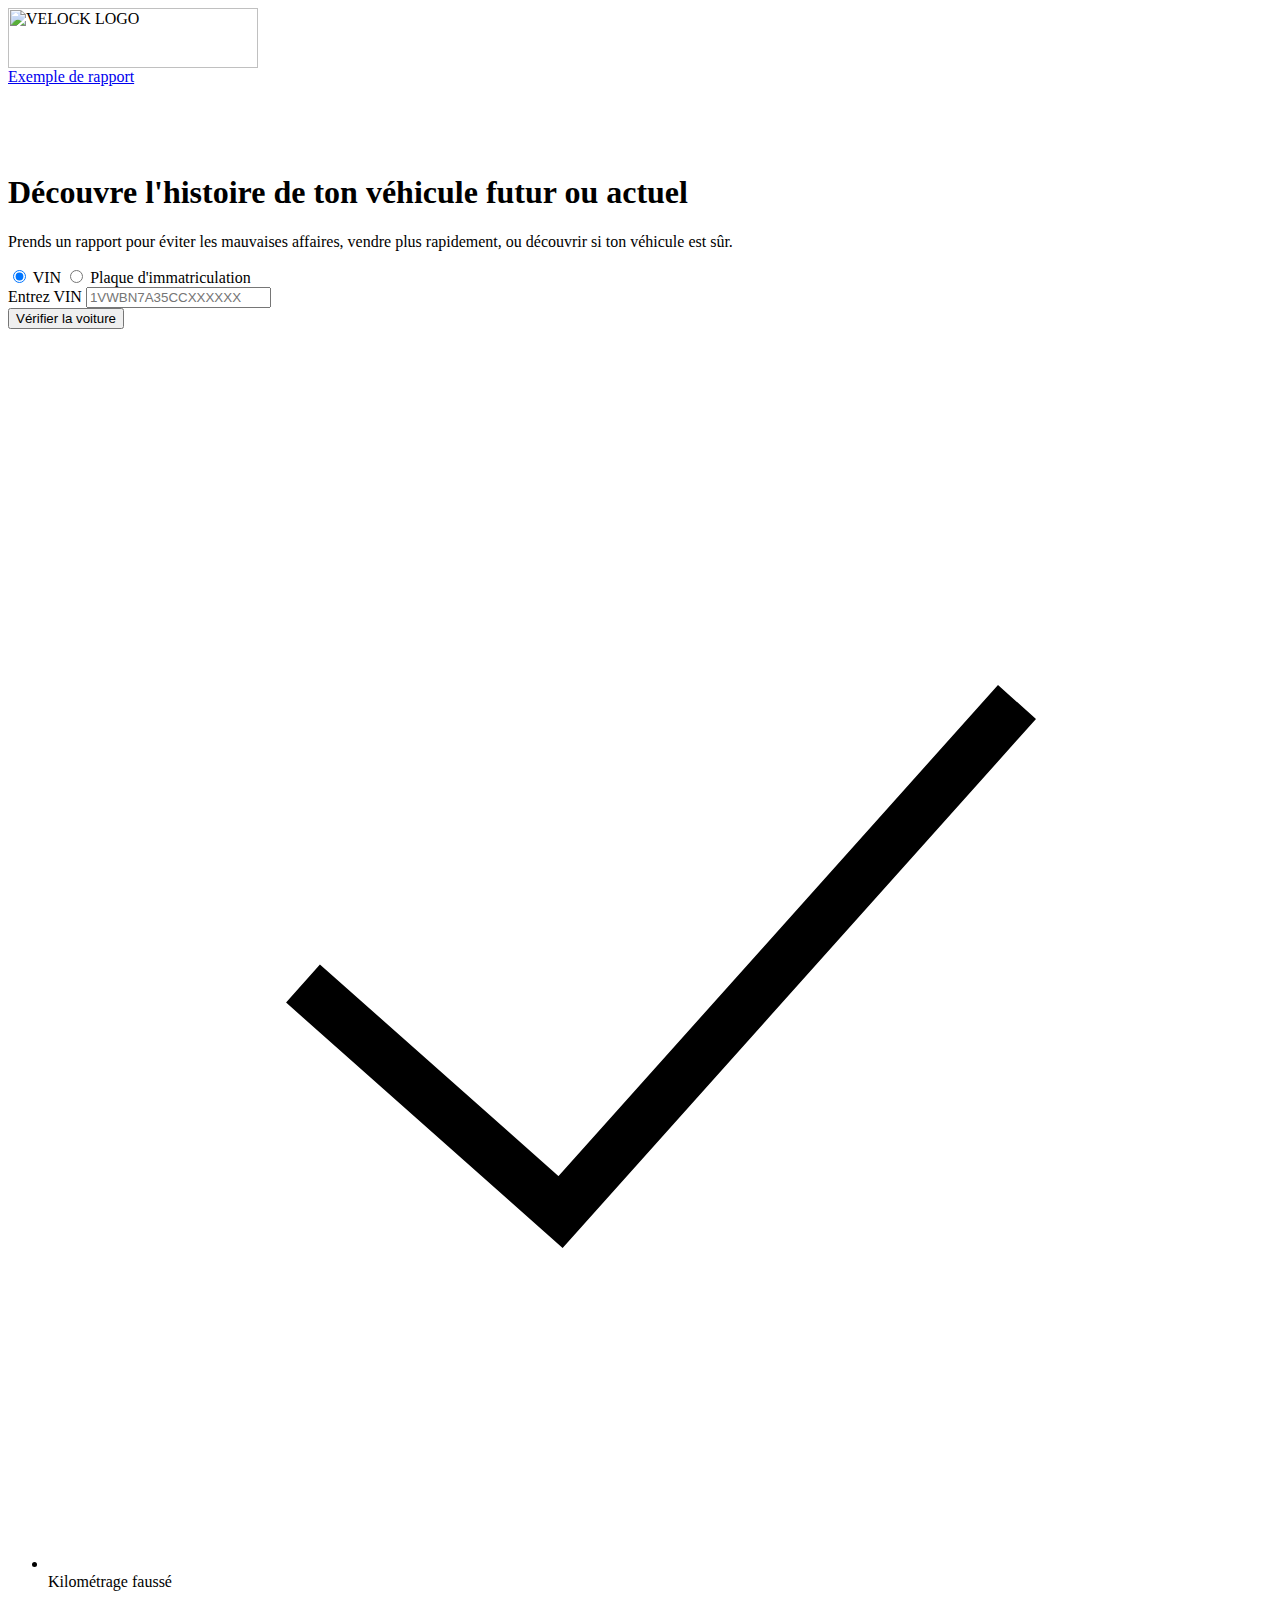
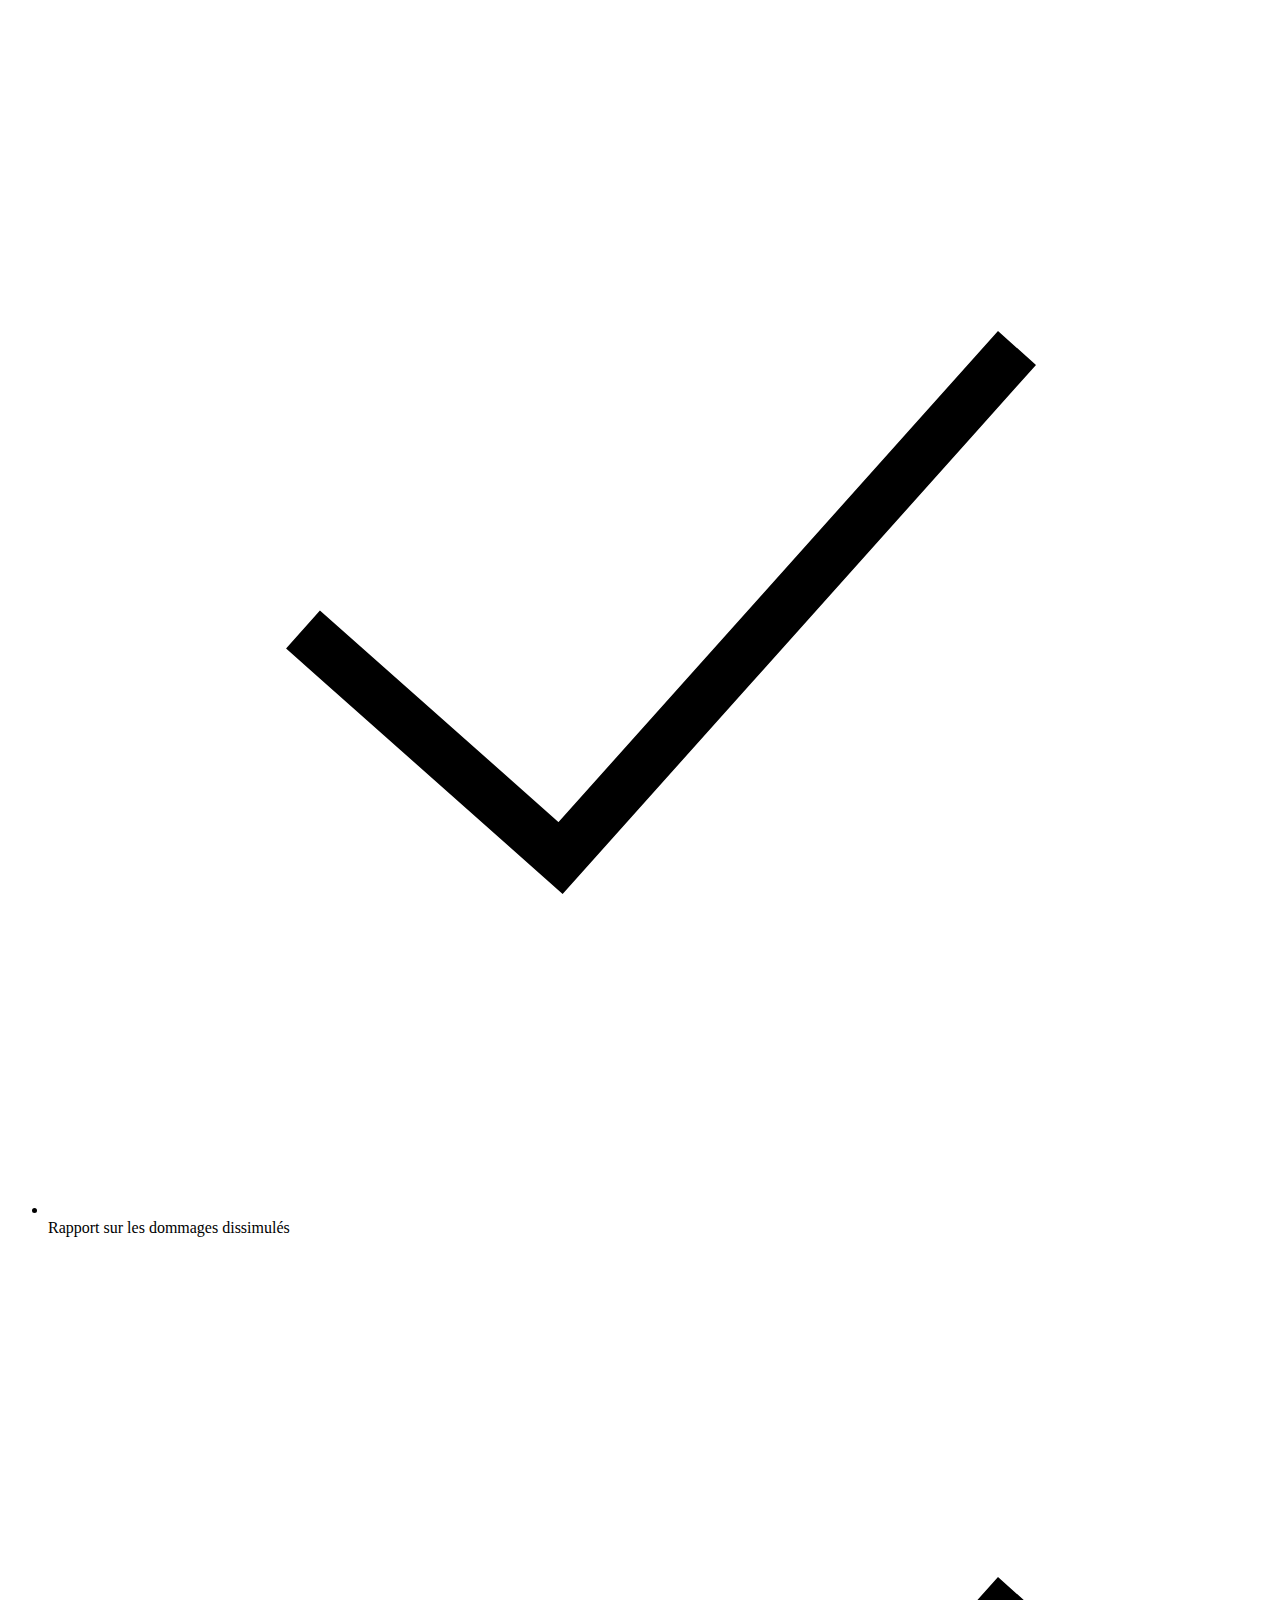
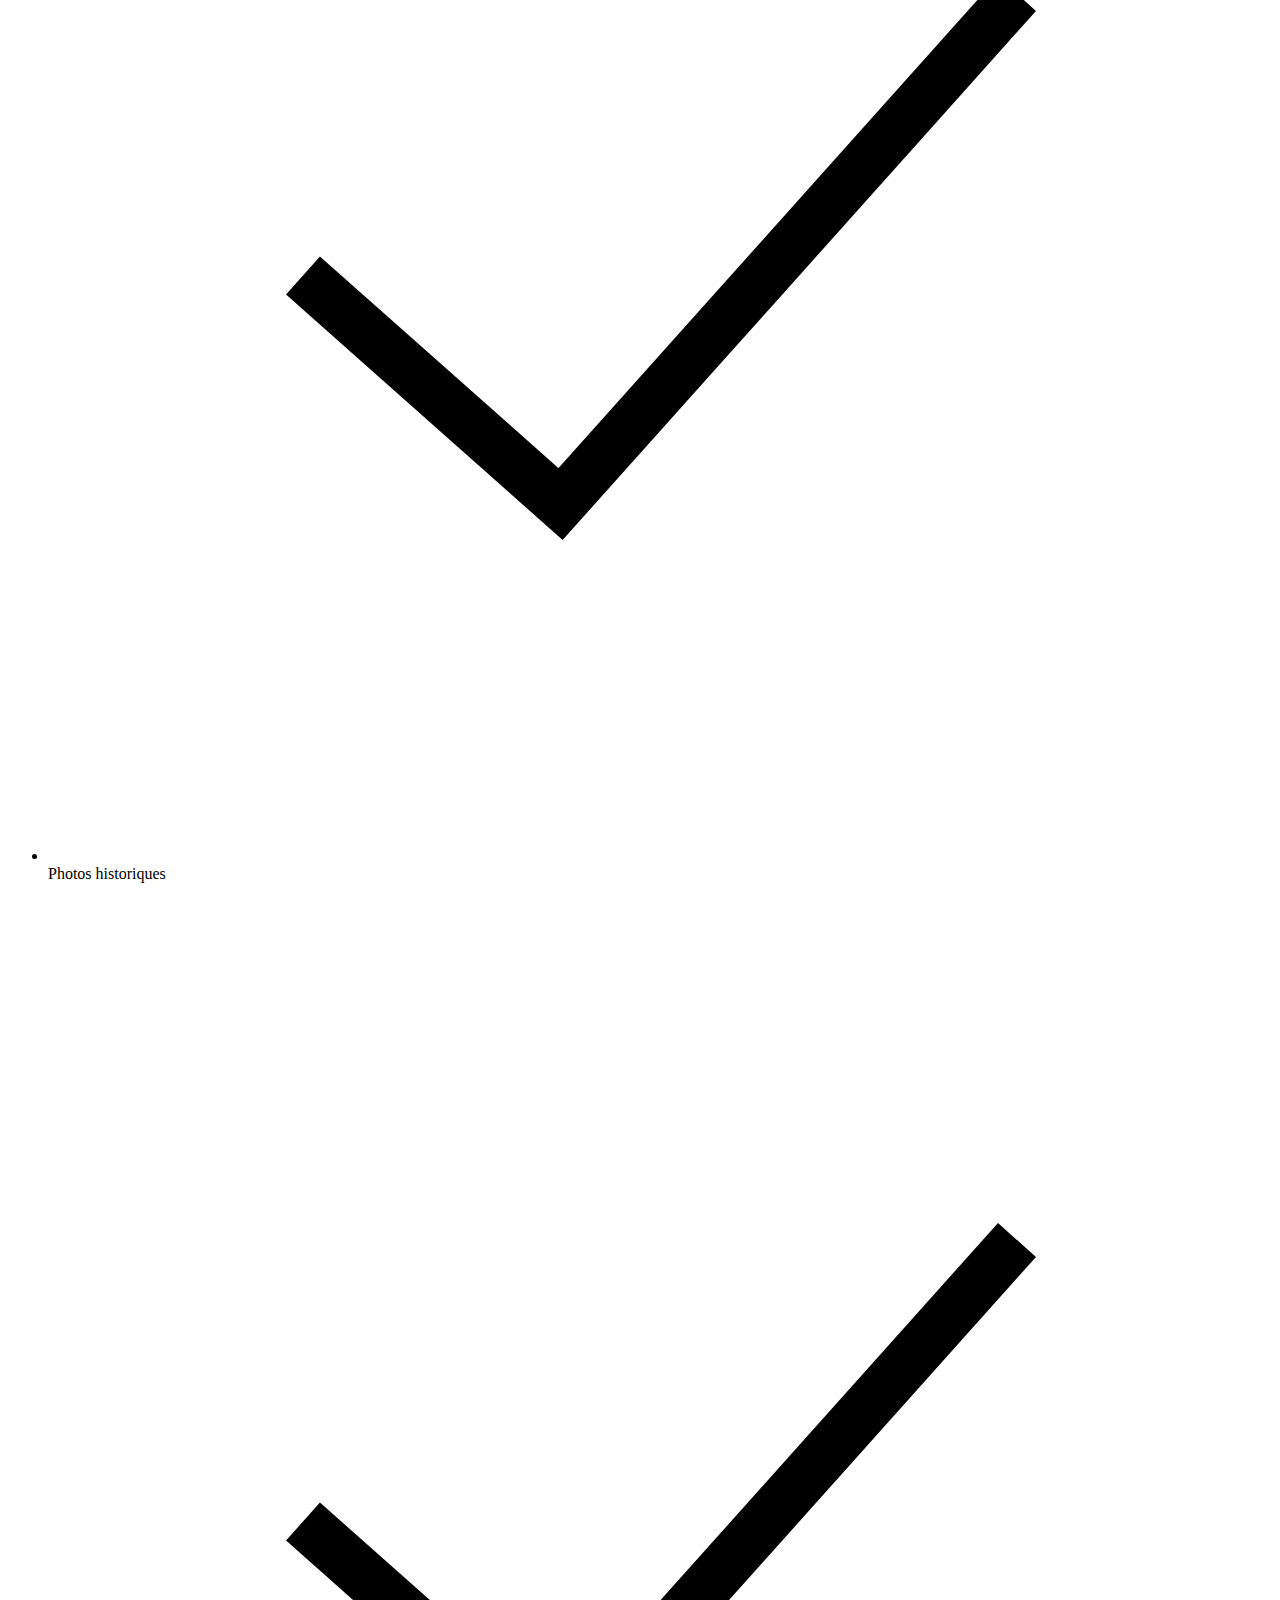
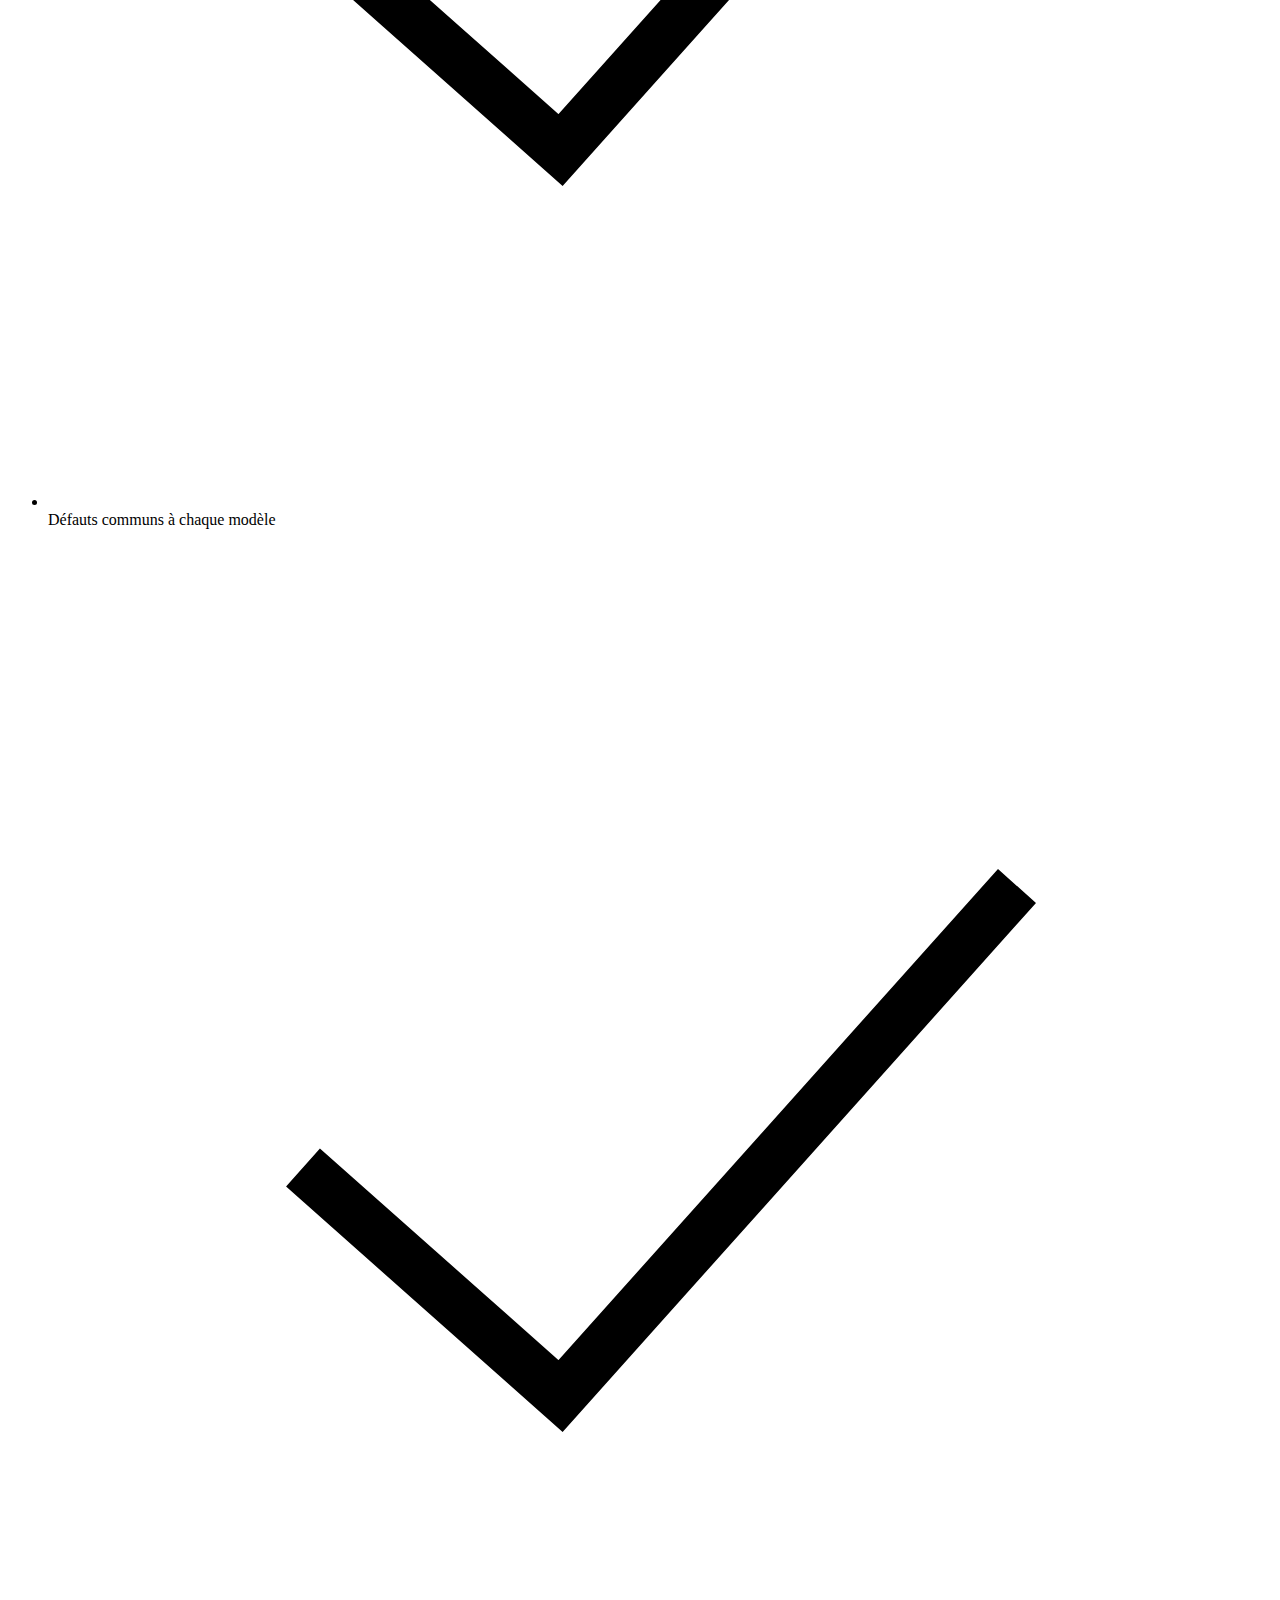
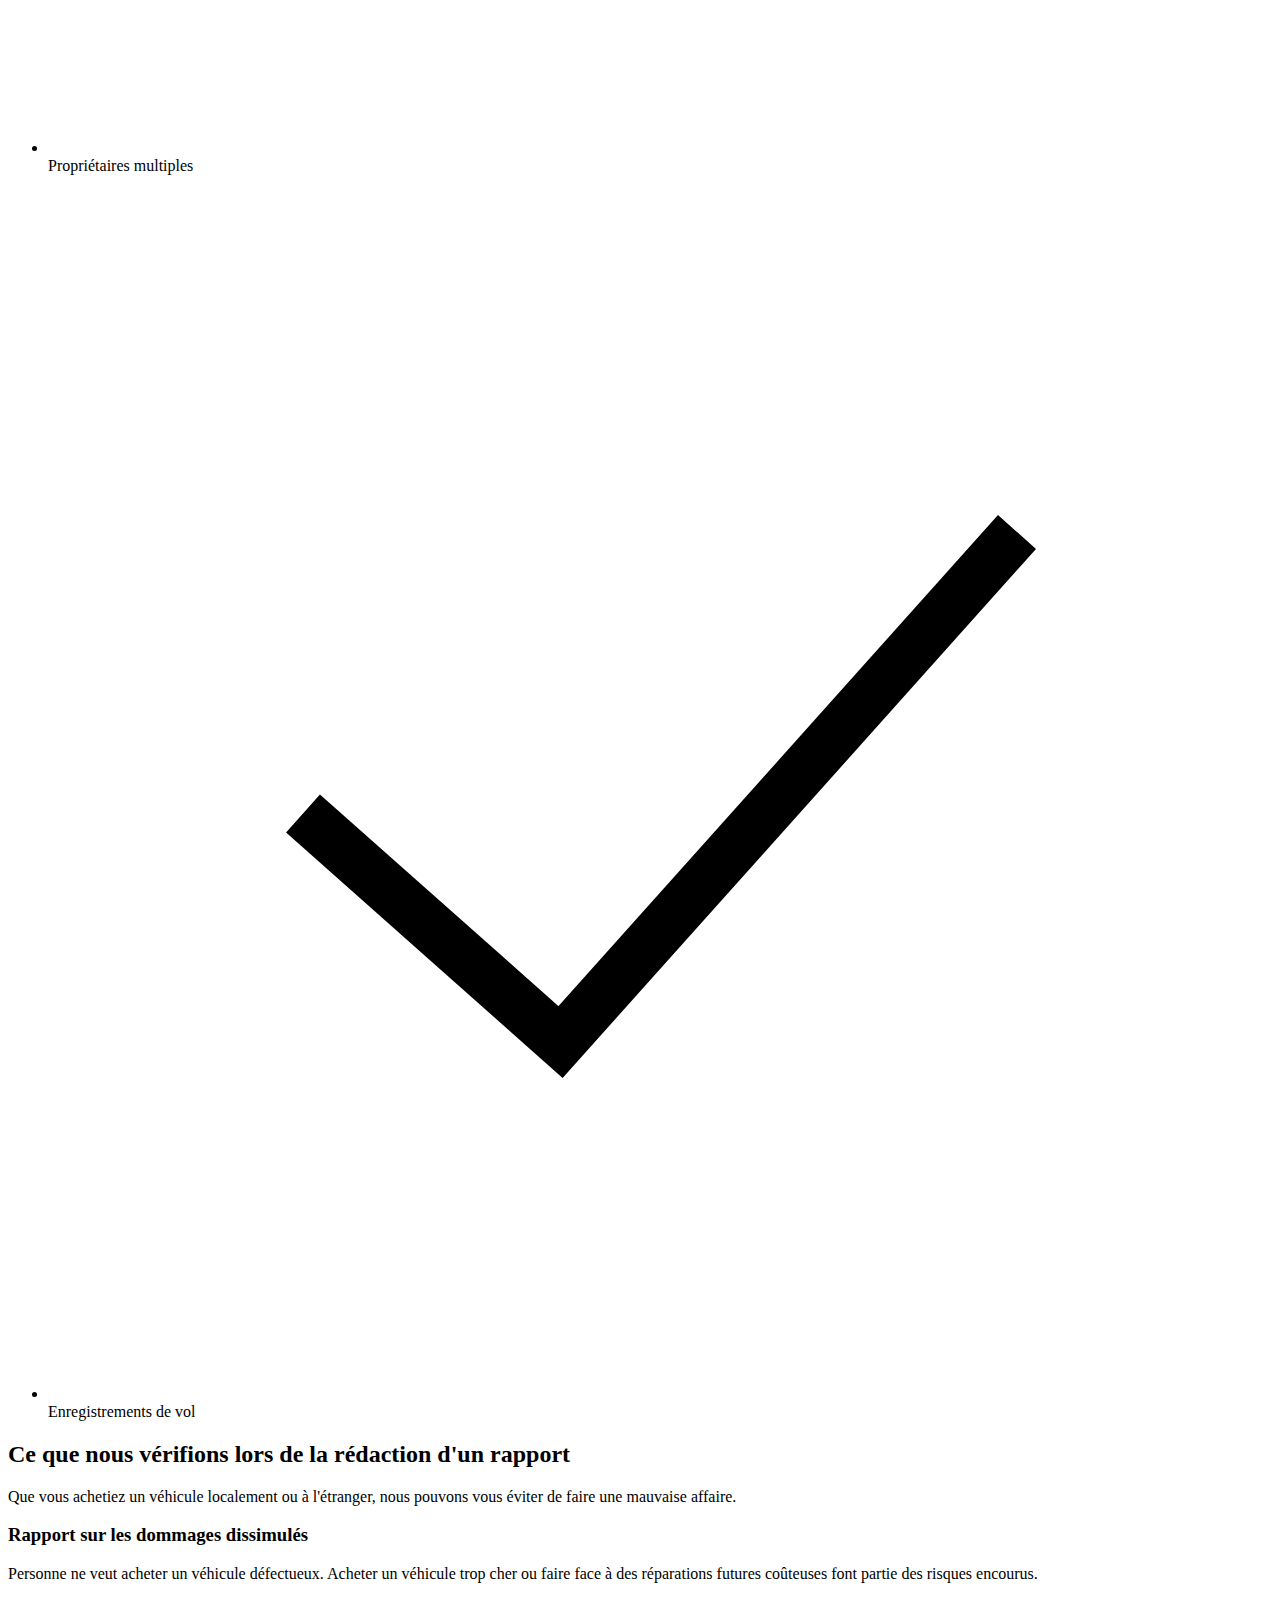
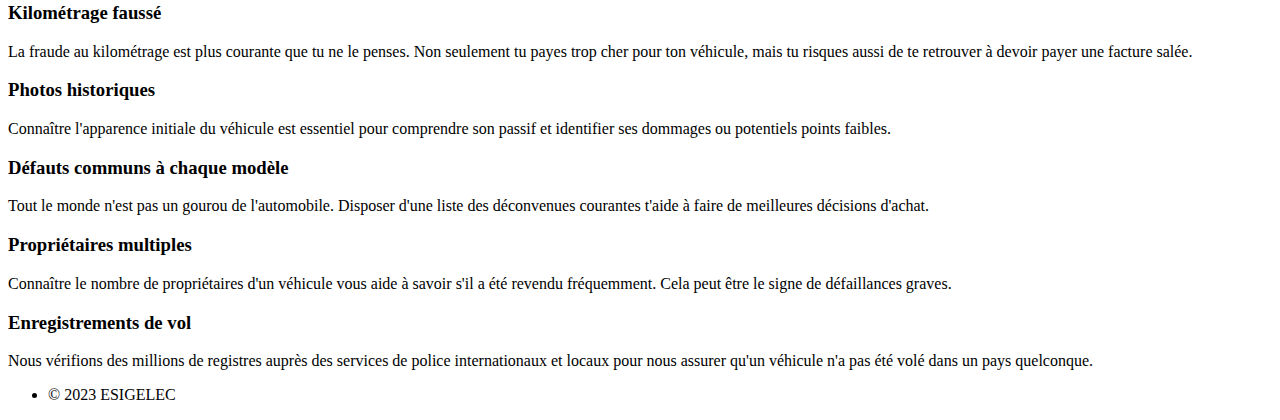
==== commit 42455288: "modif" ====
--- a/html/index.html
+++ b/html/index.html
@@ -1,87 +1,130 @@
 <html lang="fr">
 
 <head>
-  <meta charset="utf-8" />
-  <meta name="viewport" content="width=device-width, initial-scale=1" />
-  <meta name="verify-paysera" content="46dbbcd85ca16a85a21fc4309380b47c" />
+  <meta charset="utf-8">
+  <meta name="viewport" content="width=device-width, initial-scale=1">
+  <meta name="verify-paysera" content="46dbbcd85ca16a85a21fc4309380b47c">
   <script async="" src="https://www.googletagmanager.com/gtm.js?id=GTM-PZDTRDW"></script>
   <title>
-    VELOCK | Le décodeur VIN qui vérifie la voiture et fournit l'historique du
-    véhicule
+    VELOCK | Le décodeur VIN qui vérifie la voiture et fournit l'historique du véhicule
   </title>
+  <link rel="stylesheet" type="text/css" href="C:\Users\yahia\OneDrive\Desktop\blockchain\css\style.css">
   <link rel="stylesheet" type="text/css" href="C:\Users\yahia\OneDrive\Desktop\blockchain\css\style-footer.css" />
-  <link rel="stylesheet" type="text/css" href="C:\Users\yahia\OneDrive\Desktop\blockchain\css\style.css" />
 </head>
+
 <body>
   <div id="__next" data-reactroot="">
     <div class="Page_top__h8pt8">
       <div>
+        <body>
           <header class="Header_root__l5VTQ">
             <div class="_root_otub2_1 Header_container__BKAYt">
               <div class="Logo_root__4WTbI Header_logo__vHf_w">
-                <img alt="VELOCK LOGO" src="C:\Users\yahia\OneDrive\Desktop\blockchain\css\image_VELOCK.png" width="250"
-                  height="60" />
+                <img alt="VELOCK LOGO" src="C:\Users\yahia\OneDrive\Desktop\blockchain\css\image_VELOCK.png" width="250" height="60">
               </div>
               <div class="Header_items__413VE">
                 <nav class="Nav_root__eUz__">
-                  <a href="" class="Nav_link__KpvO2" data-testid="Link-innerLink">
+                  <a href="/fr/exemple-de-rapport" class="Nav_link__KpvO2" data-testid="Link-innerLink">
                     <div class="Nav_wrapper__1wyqi">
-                      <span class="_root_k4hgl_1 _dark_k4hgl_33 _mStrong_vxg9a_28 Nav_label__dHwnL">Exemple de
-                        rapport</span>
+                      <span
+                          class="_root_k4hgl_1 _dark_k4hgl_33 _mStrong_vxg9a_28 Nav_label__dHwnL">Exemple de
+                          rapport</span>
                     </div>
                   </a>
                 </nav>
               </div>
             </div>
           </header>
+        </body>
       </div>
     </div>
     <main class="Page_root__B5mFc clipPathShapes" style="padding-top: 67px">
       <section class="Section_root__2W6EV Section_l__ZVdNF Hero_root__ptOeN" style="--backgroundColor: #d7f0ff">
         <div class="_root_otub2_1">
           <div class="_root_1b9bk_1 Hero_centered__I9a9f" style="
+                --stackGapMobileUp: 3;
                 --stackGapDesktopUp: 4.5;
+                --stackGapTabletPortraitUp: 3;
+                --stackGapTabletLandscapeUp: 3;
                 --stackGapDesktopBigUp: 4.5;
+                --stackTypeMobileUp: column;
+                --stackTypeTabletPortraitUp: column;
+                --stackTypeTabletLandscapeUp: column;
                 --stackTypeDesktopUp: column;
                 --stackTypeDesktopBigUp: column;
+                --stackMainAxisAlignMobileUp: flex-start;
+                --stackMainAxisAlignTabletPortraitUp: flex-start;
+                --stackMainAxisAlignTabletLandscapeUp: flex-start;
                 --stackMainAxisAlignDesktopUp: flex-start;
                 --stackMainAxisAlignDesktopBigUp: flex-start;
+                --stackCrossAxisAlignMobileUp: flex-start;
+                --stackCrossAxisAlignTabletPortraitUp: flex-start;
+                --stackCrossAxisAlignTabletLandscapeUp: flex-start;
                 --stackCrossAxisAlignDesktopUp: flex-start;
                 --stackCrossAxisAlignDesktopBigUp: flex-start;
               ">
             <div class="_root_1b9bk_1 Hero_titleWrapper__ThRqP Hero_centered__I9a9f" style="
+                  --stackGapMobileUp: 3;
                   --stackGapDesktopUp: 4;
+                  --stackGapTabletPortraitUp: 3;
+                  --stackGapTabletLandscapeUp: 3;
                   --stackGapDesktopBigUp: 4;
-                      --stackTypeDesktopUp: column;
-                      --stackTypeDesktopBigUp: column;
-                      --stackMainAxisAlignDesktopUp: flex-start;
-                      --stackMainAxisAlignDesktopBigUp: flex-start;
-                      --stackCrossAxisAlignDesktopUp: flex-start;
-                      --stackCrossAxisAlignDesktopBigUp: flex-start;
+                  --stackTypeMobileUp: column;
+                  --stackTypeTabletPortraitUp: column;
+                  --stackTypeTabletLandscapeUp: column;
+                  --stackTypeDesktopUp: column;
+                  --stackTypeDesktopBigUp: column;
+                  --stackMainAxisAlignMobileUp: flex-start;
+                  --stackMainAxisAlignTabletPortraitUp: flex-start;
+                  --stackMainAxisAlignTabletLandscapeUp: flex-start;
+                  --stackMainAxisAlignDesktopUp: flex-start;
+                  --stackMainAxisAlignDesktopBigUp: flex-start;
+                  --stackCrossAxisAlignMobileUp: flex-start;
+                  --stackCrossAxisAlignTabletPortraitUp: flex-start;
+                  --stackCrossAxisAlignTabletLandscapeUp: flex-start;
+                  --stackCrossAxisAlignDesktopUp: flex-start;
+                  --stackCrossAxisAlignDesktopBigUp: flex-start;
                 ">
               <div class="_root_1b9bk_1 Hero_centered__I9a9f" style="
+                    --stackGapMobileUp: 1;
                     --stackGapDesktopUp: 2;
+                    --stackGapTabletPortraitUp: 1;
+                    --stackGapTabletLandscapeUp: 1;
                     --stackGapDesktopBigUp: 2;
-
+                    --stackTypeMobileUp: column;
+                    --stackTypeTabletPortraitUp: column;
+                    --stackTypeTabletLandscapeUp: column;
+                    --stackTypeDesktopUp: column;
+                    --stackTypeDesktopBigUp: column;
+                    --stackMainAxisAlignMobileUp: flex-start;
+                    --stackMainAxisAlignTabletPortraitUp: flex-start;
+                    --stackMainAxisAlignTabletLandscapeUp: flex-start;
+                    --stackMainAxisAlignDesktopUp: flex-start;
+                    --stackMainAxisAlignDesktopBigUp: flex-start;
+                    --stackCrossAxisAlignMobileUp: flex-start;
+                    --stackCrossAxisAlignTabletPortraitUp: flex-start;
+                    --stackCrossAxisAlignTabletLandscapeUp: flex-start;
+                    --stackCrossAxisAlignDesktopUp: flex-start;
+                    --stackCrossAxisAlignDesktopBigUp: flex-start;
                   ">
                 <h1 class="_root_k4hgl_1 _dark_k4hgl_33 _xxl_10vh9_1">
                   Découvre l'histoire de ton véhicule futur ou actuel
                 </h1>
                 <p class="_root_k4hgl_1 _dark_k4hgl_33 _l_vxg9a_1 Hero_subtitle__iprHh">
-                  Prends un rapport pour éviter les mauvaises affaires, vendre
-                  plus rapidement, ou découvrir si ton véhicule est sûr.
+                  Prends un rapport pour éviter les mauvaises affaires,
+                  vendre plus rapidement, ou découvrir si ton véhicule est
+                  sûr.
                 </p>
               </div>
               <div class="IdentifierForm_root__Qd6B_">
                 <div class="toggle">
-                  <input type="radio" id="toggle-vin" name="VELOCK" value="VIN" checked />
+                  <input type="radio" id="toggle-vin" name="VELOCK" value="VIN" checked>
                   <label class="radio-button" for="toggle-vin">VIN</label>
-
-                  <input type="radio" id="toggle-plaque" name="VELOCK" value="Plaque" />
+                
+                  <input type="radio" id="toggle-plaque" name="VELOCK" value="Plaque">
                   <label class="radio-button" for="toggle-plaque">Plaque d'immatriculation</label>
                 </div>
-                <form class="SingularForm_root__DI5bx SingularForm_focusActive__s_V56 SingularForm_iconSmall__5eBAY"
-                  id="identifierForm">
+                <form class="SingularForm_root__DI5bx SingularForm_focusActive__s_V56 SingularForm_iconSmall__5eBAY" id="identifierForm">
                   <div class="SingularForm_container__3Ki5f">
                     <div class="SingularForm_wrapper__zxQmZ">
                       <label class="SingularForm_inputWrapper__ZCdgz">
@@ -90,13 +133,11 @@
                           <span class="SingularForm_error__kSVs9"></span>
                         </span>
                         <input class="IdentifierInput_root__bE4Ph SingularForm_input__NeWZx" name="identifier"
-                          data-testid="IdentifierForm-input" placeholder="1VWBN7A35CCXXXXXX"
-                          data-hook="VinForm-input" />
+                          data-testid="IdentifierForm-input" placeholder="1VWBN7A35CCXXXXXX" data-hook="VinForm-input">
                       </label>
                     </div>
                     <div class="SingularForm_buttonWrapper__7K5Eq">
-                      <button
-                        class="Button_root__HroBI Button_primary__MFxvB Button_large__ZiCN9 SingularForm_action__9_lRS"
+                      <button class="Button_root__HroBI Button_primary__MFxvB Button_large__ZiCN9 SingularForm_action__9_lRS"
                         type="submit">
                         <span class="IdentifierForm_label__wiEOZ">Vérifier la voiture</span>
                       </button>
@@ -155,51 +196,118 @@
       <section class="Section_root__2W6EV Section_l__ZVdNF" style="--backgroundColor: #fff">
         <div class="_root_otub2_1">
           <div class="_root_1b9bk_1" style="
-                --stackGapDesktopUp: 8;
-                --stackGapDesktopBigUp: 8;
+              --stackGapMobileUp: 5;
+              --stackGapDesktopUp: 8;
+              --stackGapTabletPortraitUp: 5;
+              --stackGapTabletLandscapeUp: 5;
+              --stackGapDesktopBigUp: 8;
+              --stackTypeMobileUp: column;
+              --stackTypeTabletPortraitUp: column;
+              --stackTypeTabletLandscapeUp: column;
+              --stackTypeDesktopUp: column;
+              --stackTypeDesktopBigUp: column;
+              --stackMainAxisAlignMobileUp: flex-start;
+              --stackMainAxisAlignTabletPortraitUp: flex-start;
+              --stackMainAxisAlignTabletLandscapeUp: flex-start;
+              --stackMainAxisAlignDesktopUp: flex-start;
+              --stackMainAxisAlignDesktopBigUp: flex-start;
+              --stackCrossAxisAlignMobileUp: flex-start;
+              --stackCrossAxisAlignTabletPortraitUp: flex-start;
+              --stackCrossAxisAlignTabletLandscapeUp: flex-start;
+              --stackCrossAxisAlignDesktopUp: flex-start;
+              --stackCrossAxisAlignDesktopBigUp: flex-start;
+            ">
+            <div class="_root_1b9bk_1 FeaturesSection_title__mzGnd" style="
+                --stackGapMobileUp: 2;
+                --stackGapTabletPortraitUp: 2;
+                --stackGapTabletLandscapeUp: 2;
+                --stackGapDesktopUp: 2;
+                --stackGapDesktopBigUp: 2;
+                --stackTypeMobileUp: column;
+                --stackTypeTabletPortraitUp: column;
+                --stackTypeTabletLandscapeUp: column;
                 --stackTypeDesktopUp: column;
                 --stackTypeDesktopBigUp: column;
+                --stackMainAxisAlignMobileUp: flex-start;
+                --stackMainAxisAlignTabletPortraitUp: flex-start;
+                --stackMainAxisAlignTabletLandscapeUp: flex-start;
                 --stackMainAxisAlignDesktopUp: flex-start;
                 --stackMainAxisAlignDesktopBigUp: flex-start;
+                --stackCrossAxisAlignMobileUp: flex-start;
+                --stackCrossAxisAlignTabletPortraitUp: flex-start;
+                --stackCrossAxisAlignTabletLandscapeUp: flex-start;
                 --stackCrossAxisAlignDesktopUp: flex-start;
                 --stackCrossAxisAlignDesktopBigUp: flex-start;
               ">
-            <div class="_root_1b9bk_1 FeaturesSection_title__mzGnd" style="
-                  --stackGapDesktopUp: 2;
-                  --stackGapDesktopBigUp: 2;
-                  --stackTypeDesktopUp: column;
-                  --stackTypeDesktopBigUp: column;
-                  --stackMainAxisAlignDesktopUp: flex-start;
-                  --stackMainAxisAlignDesktopBigUp: flex-start;
-                  --stackCrossAxisAlignDesktopUp: flex-start;
-                  --stackCrossAxisAlignDesktopBigUp: flex-start;
-                ">
               <h2 class="_root_k4hgl_1 _dark_k4hgl_33 _l_10vh9_29">
                 Ce que nous vérifions lors de la rédaction d'un rapport
               </h2>
               <p class="_root_k4hgl_1 _dark_k4hgl_33 _l_vxg9a_1">
-                Que vous achetiez un véhicule localement ou à l'étranger, nous
-                pouvons vous éviter de faire une mauvaise affaire.
+                Que vous achetiez un véhicule localement ou à l'étranger, nous pouvons vous éviter de faire une mauvaise affaire.
               </p>
             </div>
             <div class="_root_1uqlv_1" style="
-                  --colCountDesktopUp: 3;
-                  --colCountDesktopBigUp: 3;
-                  --columnGapDesktopUp: 8;
-                  --columnGapDesktopBigUp: 8;
-                  --rowGapDesktopUp: 8;
-                  --rowGapDesktopBigUp: 8;
+                --colCountMobileUp: 1;
+                --colCountTabletPortraitUp: 2;
+                --colCountTabletLandscapeUp: 2;
+                --colCountDesktopUp: 3;
+                --colCountDesktopBigUp: 3;
+                --columnGapMobileUp: 3;
+                --columnGapTabletPortraitUp: 6;
+                --columnGapTabletLandscapeUp: 6;
+                --columnGapDesktopUp: 8;
+                --columnGapDesktopBigUp: 8;
+                --rowGapMobileUp: 5;
+                --rowGapTabletPortraitUp: 8;
+                --rowGapTabletLandscapeUp: 8;
+                --rowGapDesktopUp: 8;
+                --rowGapDesktopBigUp: 8;
+              ">
+              <article class="_root_1b9bk_1" style="
+                  --stackGapMobileUp: 1;
+                  --stackGapTabletPortraitUp: 1;
+                  --stackGapTabletLandscapeUp: 1;
+                  --stackGapDesktopUp: 1;
+                  --stackGapDesktopBigUp: 1;
+                  --stackTypeMobileUp: column;
+                  --stackTypeTabletPortraitUp: column;
+                  --stackTypeTabletLandscapeUp: column;
+                  --stackTypeDesktopUp: column;
+                  --stackTypeDesktopBigUp: column;
+                  --stackMainAxisAlignMobileUp: flex-start;
+                  --stackMainAxisAlignTabletPortraitUp: flex-start;
+                  --stackMainAxisAlignTabletLandscapeUp: flex-start;
+                  --stackMainAxisAlignDesktopUp: flex-start;
+                  --stackMainAxisAlignDesktopBigUp: flex-start;
+                  --stackCrossAxisAlignMobileUp: flex-start;
+                  --stackCrossAxisAlignTabletPortraitUp: flex-start;
+                  --stackCrossAxisAlignTabletLandscapeUp: flex-start;
+                  --stackCrossAxisAlignDesktopUp: flex-start;
+                  --stackCrossAxisAlignDesktopBigUp: flex-start;
                 ">
-              <article class="_root_1b9bk_1" style="
-                    --stackGapDesktopUp: 1;
-                    --stackGapDesktopBigUp: 1;
-
+
+                <div class="_root_1b9bk_1" style="
+                    --stackGapMobileUp: 2;
+                    --stackGapTabletPortraitUp: 2;
+                    --stackGapTabletLandscapeUp: 2;
+                    --stackGapDesktopUp: 2;
+                    --stackGapDesktopBigUp: 2;
+                    --stackTypeMobileUp: column;
+                    --stackTypeTabletPortraitUp: column;
+                    --stackTypeTabletLandscapeUp: column;
+                    --stackTypeDesktopUp: column;
+                    --stackTypeDesktopBigUp: column;
+                    --stackMainAxisAlignMobileUp: flex-start;
+                    --stackMainAxisAlignTabletPortraitUp: flex-start;
+                    --stackMainAxisAlignTabletLandscapeUp: flex-start;
+                    --stackMainAxisAlignDesktopUp: flex-start;
+                    --stackMainAxisAlignDesktopBigUp: flex-start;
+                    --stackCrossAxisAlignMobileUp: flex-start;
+                    --stackCrossAxisAlignTabletPortraitUp: flex-start;
+                    --stackCrossAxisAlignTabletLandscapeUp: flex-start;
+                    --stackCrossAxisAlignDesktopUp: flex-start;
+                    --stackCrossAxisAlignDesktopBigUp: flex-start;
                   ">
-                <div class="_root_1b9bk_1" style="
-                      --stackGapDesktopUp: 2;
-                      --stackGapDesktopBigUp: 2;
-
-                    ">
                   <h3 class="_root_k4hgl_1 _dark_k4hgl_33 _s_10vh9_57">
                     Rapport sur les dommages dissimulés
                   </h3>
@@ -211,14 +319,50 @@
                 </div>
               </article>
               <article class="_root_1b9bk_1" style="
-                    --stackGapDesktopUp: 1;
-                    --stackGapDesktopBigUp: 1;
+                  --stackGapMobileUp: 1;
+                  --stackGapTabletPortraitUp: 1;
+                  --stackGapTabletLandscapeUp: 1;
+                  --stackGapDesktopUp: 1;
+                  --stackGapDesktopBigUp: 1;
+                  --stackTypeMobileUp: column;
+                  --stackTypeTabletPortraitUp: column;
+                  --stackTypeTabletLandscapeUp: column;
+                  --stackTypeDesktopUp: column;
+                  --stackTypeDesktopBigUp: column;
+                  --stackMainAxisAlignMobileUp: flex-start;
+                  --stackMainAxisAlignTabletPortraitUp: flex-start;
+                  --stackMainAxisAlignTabletLandscapeUp: flex-start;
+                  --stackMainAxisAlignDesktopUp: flex-start;
+                  --stackMainAxisAlignDesktopBigUp: flex-start;
+                  --stackCrossAxisAlignMobileUp: flex-start;
+                  --stackCrossAxisAlignTabletPortraitUp: flex-start;
+                  --stackCrossAxisAlignTabletLandscapeUp: flex-start;
+                  --stackCrossAxisAlignDesktopUp: flex-start;
+                  --stackCrossAxisAlignDesktopBigUp: flex-start;
+                ">
+
+                <div class="_root_1b9bk_1" style="
+                    --stackGapMobileUp: 2;
+                    --stackGapTabletPortraitUp: 2;
+                    --stackGapTabletLandscapeUp: 2;
+                    --stackGapDesktopUp: 2;
+                    --stackGapDesktopBigUp: 2;
+                    --stackTypeMobileUp: column;
+                    --stackTypeTabletPortraitUp: column;
+                    --stackTypeTabletLandscapeUp: column;
+                    --stackTypeDesktopUp: column;
+                    --stackTypeDesktopBigUp: column;
+                    --stackMainAxisAlignMobileUp: flex-start;
+                    --stackMainAxisAlignTabletPortraitUp: flex-start;
+                    --stackMainAxisAlignTabletLandscapeUp: flex-start;
+                    --stackMainAxisAlignDesktopUp: flex-start;
+                    --stackMainAxisAlignDesktopBigUp: flex-start;
+                    --stackCrossAxisAlignMobileUp: flex-start;
+                    --stackCrossAxisAlignTabletPortraitUp: flex-start;
+                    --stackCrossAxisAlignTabletLandscapeUp: flex-start;
+                    --stackCrossAxisAlignDesktopUp: flex-start;
+                    --stackCrossAxisAlignDesktopBigUp: flex-start;
                   ">
-                <div class="_root_1b9bk_1" style="
-                      --stackGapDesktopUp: 2;
-                      --stackGapDesktopBigUp: 2;
-
-                    ">
                   <h3 class="_root_k4hgl_1 _dark_k4hgl_33 _s_10vh9_57">
                     Kilométrage faussé
                   </h3>
@@ -231,13 +375,50 @@
                 </div>
               </article>
               <article class="_root_1b9bk_1" style="
-                    --stackGapDesktopUp: 1;
-                    --stackGapDesktopBigUp: 1;
+                  --stackGapMobileUp: 1;
+                  --stackGapTabletPortraitUp: 1;
+                  --stackGapTabletLandscapeUp: 1;
+                  --stackGapDesktopUp: 1;
+                  --stackGapDesktopBigUp: 1;
+                  --stackTypeMobileUp: column;
+                  --stackTypeTabletPortraitUp: column;
+                  --stackTypeTabletLandscapeUp: column;
+                  --stackTypeDesktopUp: column;
+                  --stackTypeDesktopBigUp: column;
+                  --stackMainAxisAlignMobileUp: flex-start;
+                  --stackMainAxisAlignTabletPortraitUp: flex-start;
+                  --stackMainAxisAlignTabletLandscapeUp: flex-start;
+                  --stackMainAxisAlignDesktopUp: flex-start;
+                  --stackMainAxisAlignDesktopBigUp: flex-start;
+                  --stackCrossAxisAlignMobileUp: flex-start;
+                  --stackCrossAxisAlignTabletPortraitUp: flex-start;
+                  --stackCrossAxisAlignTabletLandscapeUp: flex-start;
+                  --stackCrossAxisAlignDesktopUp: flex-start;
+                  --stackCrossAxisAlignDesktopBigUp: flex-start;
+                ">
+
+                <div class="_root_1b9bk_1" style="
+                    --stackGapMobileUp: 2;
+                    --stackGapTabletPortraitUp: 2;
+                    --stackGapTabletLandscapeUp: 2;
+                    --stackGapDesktopUp: 2;
+                    --stackGapDesktopBigUp: 2;
+                    --stackTypeMobileUp: column;
+                    --stackTypeTabletPortraitUp: column;
+                    --stackTypeTabletLandscapeUp: column;
+                    --stackTypeDesktopUp: column;
+                    --stackTypeDesktopBigUp: column;
+                    --stackMainAxisAlignMobileUp: flex-start;
+                    --stackMainAxisAlignTabletPortraitUp: flex-start;
+                    --stackMainAxisAlignTabletLandscapeUp: flex-start;
+                    --stackMainAxisAlignDesktopUp: flex-start;
+                    --stackMainAxisAlignDesktopBigUp: flex-start;
+                    --stackCrossAxisAlignMobileUp: flex-start;
+                    --stackCrossAxisAlignTabletPortraitUp: flex-start;
+                    --stackCrossAxisAlignTabletLandscapeUp: flex-start;
+                    --stackCrossAxisAlignDesktopUp: flex-start;
+                    --stackCrossAxisAlignDesktopBigUp: flex-start;
                   ">
-                <div class="_root_1b9bk_1" style="
-                      --stackGapDesktopUp: 2;
-                      --stackGapDesktopBigUp: 2;
-                    ">
                   <h3 class="_root_k4hgl_1 _dark_k4hgl_33 _s_10vh9_57">
                     Photos historiques
                   </h3>
@@ -249,13 +430,50 @@
                 </div>
               </article>
               <article class="_root_1b9bk_1" style="
-                    --stackGapDesktopUp: 1;
-                    --stackGapDesktopBigUp: 1;
+                  --stackGapMobileUp: 1;
+                  --stackGapTabletPortraitUp: 1;
+                  --stackGapTabletLandscapeUp: 1;
+                  --stackGapDesktopUp: 1;
+                  --stackGapDesktopBigUp: 1;
+                  --stackTypeMobileUp: column;
+                  --stackTypeTabletPortraitUp: column;
+                  --stackTypeTabletLandscapeUp: column;
+                  --stackTypeDesktopUp: column;
+                  --stackTypeDesktopBigUp: column;
+                  --stackMainAxisAlignMobileUp: flex-start;
+                  --stackMainAxisAlignTabletPortraitUp: flex-start;
+                  --stackMainAxisAlignTabletLandscapeUp: flex-start;
+                  --stackMainAxisAlignDesktopUp: flex-start;
+                  --stackMainAxisAlignDesktopBigUp: flex-start;
+                  --stackCrossAxisAlignMobileUp: flex-start;
+                  --stackCrossAxisAlignTabletPortraitUp: flex-start;
+                  --stackCrossAxisAlignTabletLandscapeUp: flex-start;
+                  --stackCrossAxisAlignDesktopUp: flex-start;
+                  --stackCrossAxisAlignDesktopBigUp: flex-start;
+                ">
+
+                <div class="_root_1b9bk_1" style="
+                    --stackGapMobileUp: 2;
+                    --stackGapTabletPortraitUp: 2;
+                    --stackGapTabletLandscapeUp: 2;
+                    --stackGapDesktopUp: 2;
+                    --stackGapDesktopBigUp: 2;
+                    --stackTypeMobileUp: column;
+                    --stackTypeTabletPortraitUp: column;
+                    --stackTypeTabletLandscapeUp: column;
+                    --stackTypeDesktopUp: column;
+                    --stackTypeDesktopBigUp: column;
+                    --stackMainAxisAlignMobileUp: flex-start;
+                    --stackMainAxisAlignTabletPortraitUp: flex-start;
+                    --stackMainAxisAlignTabletLandscapeUp: flex-start;
+                    --stackMainAxisAlignDesktopUp: flex-start;
+                    --stackMainAxisAlignDesktopBigUp: flex-start;
+                    --stackCrossAxisAlignMobileUp: flex-start;
+                    --stackCrossAxisAlignTabletPortraitUp: flex-start;
+                    --stackCrossAxisAlignTabletLandscapeUp: flex-start;
+                    --stackCrossAxisAlignDesktopUp: flex-start;
+                    --stackCrossAxisAlignDesktopBigUp: flex-start;
                   ">
-                <div class="_root_1b9bk_1" style="
-                      --stackGapDesktopUp: 2;
-                      --stackGapDesktopBigUp: 2;
-                    ">
                   <h3 class="_root_k4hgl_1 _dark_k4hgl_33 _s_10vh9_57">
                     Défauts communs à chaque modèle
                   </h3>
@@ -267,13 +485,50 @@
                 </div>
               </article>
               <article class="_root_1b9bk_1" style="
-                    --stackGapDesktopUp: 1;
-                    --stackGapDesktopBigUp: 1;
+                  --stackGapMobileUp: 1;
+                  --stackGapTabletPortraitUp: 1;
+                  --stackGapTabletLandscapeUp: 1;
+                  --stackGapDesktopUp: 1;
+                  --stackGapDesktopBigUp: 1;
+                  --stackTypeMobileUp: column;
+                  --stackTypeTabletPortraitUp: column;
+                  --stackTypeTabletLandscapeUp: column;
+                  --stackTypeDesktopUp: column;
+                  --stackTypeDesktopBigUp: column;
+                  --stackMainAxisAlignMobileUp: flex-start;
+                  --stackMainAxisAlignTabletPortraitUp: flex-start;
+                  --stackMainAxisAlignTabletLandscapeUp: flex-start;
+                  --stackMainAxisAlignDesktopUp: flex-start;
+                  --stackMainAxisAlignDesktopBigUp: flex-start;
+                  --stackCrossAxisAlignMobileUp: flex-start;
+                  --stackCrossAxisAlignTabletPortraitUp: flex-start;
+                  --stackCrossAxisAlignTabletLandscapeUp: flex-start;
+                  --stackCrossAxisAlignDesktopUp: flex-start;
+                  --stackCrossAxisAlignDesktopBigUp: flex-start;
+                ">
+
+                <div class="_root_1b9bk_1" style="
+                    --stackGapMobileUp: 2;
+                    --stackGapTabletPortraitUp: 2;
+                    --stackGapTabletLandscapeUp: 2;
+                    --stackGapDesktopUp: 2;
+                    --stackGapDesktopBigUp: 2;
+                    --stackTypeMobileUp: column;
+                    --stackTypeTabletPortraitUp: column;
+                    --stackTypeTabletLandscapeUp: column;
+                    --stackTypeDesktopUp: column;
+                    --stackTypeDesktopBigUp: column;
+                    --stackMainAxisAlignMobileUp: flex-start;
+                    --stackMainAxisAlignTabletPortraitUp: flex-start;
+                    --stackMainAxisAlignTabletLandscapeUp: flex-start;
+                    --stackMainAxisAlignDesktopUp: flex-start;
+                    --stackMainAxisAlignDesktopBigUp: flex-start;
+                    --stackCrossAxisAlignMobileUp: flex-start;
+                    --stackCrossAxisAlignTabletPortraitUp: flex-start;
+                    --stackCrossAxisAlignTabletLandscapeUp: flex-start;
+                    --stackCrossAxisAlignDesktopUp: flex-start;
+                    --stackCrossAxisAlignDesktopBigUp: flex-start;
                   ">
-                <div class="_root_1b9bk_1" style="
-                      --stackGapDesktopUp: 2;
-                      --stackGapDesktopBigUp: 2;
-                    ">
                   <h3 class="_root_k4hgl_1 _dark_k4hgl_33 _s_10vh9_57">
                     Propriétaires multiples
                   </h3>
@@ -285,13 +540,50 @@
                 </div>
               </article>
               <article class="_root_1b9bk_1" style="
-                    --stackGapDesktopUp: 1;
-                    --stackGapDesktopBigUp: 1;
+                  --stackGapMobileUp: 1;
+                  --stackGapTabletPortraitUp: 1;
+                  --stackGapTabletLandscapeUp: 1;
+                  --stackGapDesktopUp: 1;
+                  --stackGapDesktopBigUp: 1;
+                  --stackTypeMobileUp: column;
+                  --stackTypeTabletPortraitUp: column;
+                  --stackTypeTabletLandscapeUp: column;
+                  --stackTypeDesktopUp: column;
+                  --stackTypeDesktopBigUp: column;
+                  --stackMainAxisAlignMobileUp: flex-start;
+                  --stackMainAxisAlignTabletPortraitUp: flex-start;
+                  --stackMainAxisAlignTabletLandscapeUp: flex-start;
+                  --stackMainAxisAlignDesktopUp: flex-start;
+                  --stackMainAxisAlignDesktopBigUp: flex-start;
+                  --stackCrossAxisAlignMobileUp: flex-start;
+                  --stackCrossAxisAlignTabletPortraitUp: flex-start;
+                  --stackCrossAxisAlignTabletLandscapeUp: flex-start;
+                  --stackCrossAxisAlignDesktopUp: flex-start;
+                  --stackCrossAxisAlignDesktopBigUp: flex-start;
+                ">
+
+                <div class="_root_1b9bk_1" style="
+                    --stackGapMobileUp: 2;
+                    --stackGapTabletPortraitUp: 2;
+                    --stackGapTabletLandscapeUp: 2;
+                    --stackGapDesktopUp: 2;
+                    --stackGapDesktopBigUp: 2;
+                    --stackTypeMobileUp: column;
+                    --stackTypeTabletPortraitUp: column;
+                    --stackTypeTabletLandscapeUp: column;
+                    --stackTypeDesktopUp: column;
+                    --stackTypeDesktopBigUp: column;
+                    --stackMainAxisAlignMobileUp: flex-start;
+                    --stackMainAxisAlignTabletPortraitUp: flex-start;
+                    --stackMainAxisAlignTabletLandscapeUp: flex-start;
+                    --stackMainAxisAlignDesktopUp: flex-start;
+                    --stackMainAxisAlignDesktopBigUp: flex-start;
+                    --stackCrossAxisAlignMobileUp: flex-start;
+                    --stackCrossAxisAlignTabletPortraitUp: flex-start;
+                    --stackCrossAxisAlignTabletLandscapeUp: flex-start;
+                    --stackCrossAxisAlignDesktopUp: flex-start;
+                    --stackCrossAxisAlignDesktopBigUp: flex-start;
                   ">
-                <div class="_root_1b9bk_1" style="
-                      --stackGapDesktopUp: 2;
-                      --stackGapDesktopBigUp: 2;
-                    ">
                   <h3 class="_root_k4hgl_1 _dark_k4hgl_33 _s_10vh9_57">
                     Enregistrements de vol
                   </h3>
@@ -310,36 +602,6 @@
     </main>
   </div>
   <footer class="footer">
-    <div class="footer-topcover">
-      <div class="inner-footercover d-flex align-items-start flex-wrap justify-content-center">
-        <div class="footer-logo">
-          <a href="https://www.esigelec.fr/fr" title="Esigelec" class="th-logocover">
-            <img src="https://www.esigelec.fr/profiles/createur_profil/themes/createur/dist/images/footer-logo.svg"
-              alt="logo" />
-          </a>
-          <div class="footer-systemelogos">
-            <img
-              src="https://www.esigelec.fr/profiles/createur_profil/themes/createur/dist/images/footer-systemelogos.svg"
-              alt="systemelogos" />
-          </div>
-        </div>
-        <div class="footer-add">
-          <p>
-            Technopôle du Madrillet<br />
-            Avenue Galilée - BP 10024 76801<br />
-            Saint-Etienne du Rouvray Cedex<br />
-            Tél : (+33) 02 32 91 58 58
-          </p>
-        </div>
-        <div class="footer-btnbox d-flex">
-          <a href="https://www.esigelec.fr/fr/contact" class="th-btn d-flex align-items-center justify-content-center"
-            title="Plan dâ€™accÃ¨s"><span class="btn-cover">Plan d'accès</span></a>
-          <a href="https://www.esigelec.fr/fr/contact#contactform"
-            class="th-btn d-flex align-items-center justify-content-center" title="Contact"><span
-              class="btn-cover">Contact</span></a>
-        </div>
-      </div>
-    </div>
     <div class="footer-bottom">
       <div class="inner-footercover">
         <nav class="block block--menu block--pieddepage" role="navigation" aria-labelledby="block-pieddepage-menu">
@@ -355,35 +617,31 @@
 
   <script>
     // Sélectionner les éléments du formulaire
-    const toggleItems = document.querySelectorAll(
-      '.toggle input[type="radio"]'
-    );
-    const identifierInput = document.querySelector(
-      ".IdentifierInput_root__bE4Ph"
-    );
-    const identifierLabel = document.querySelector("#identifierLabel");
-    const identifierForm = document.querySelector("#identifierForm");
+    const toggleItems = document.querySelectorAll('.toggle input[type="radio"]');
+    const identifierInput = document.querySelector('.IdentifierInput_root__bE4Ph');
+    const identifierLabel = document.querySelector('#identifierLabel');
+    const identifierForm = document.querySelector('#identifierForm');
 
     // Ajouter des écouteurs d'événements aux boutons de commutation
     toggleItems.forEach((item, index) => {
-      item.addEventListener("change", () => {
+      item.addEventListener('change', () => {
         // Changer le placeholder, le nom et le texte du champ d'identification en fonction de l'option sélectionnée
         if (index === 0) {
-          identifierInput.placeholder = "1VWBN7A35CCXXXXXX";
-          identifierInput.setAttribute("name", "identifier");
-          identifierInput.setAttribute("data-hook", "VinForm-input");
-          identifierLabel.textContent = "Entrez VIN";
+          identifierInput.placeholder = '1VWBN7A35CCXXXXXX';
+          identifierInput.setAttribute('name', 'identifier');
+          identifierInput.setAttribute('data-hook', 'VinForm-input');
+          identifierLabel.textContent = 'Entrez VIN';
         } else {
-          identifierInput.placeholder = "AA-000-AA";
-          identifierInput.setAttribute("name", "plaque");
-          identifierInput.setAttribute("data-hook", "PlaqueForm-input");
+          identifierInput.placeholder = 'AA-000-AA';
+          identifierInput.setAttribute('name', 'plaque');
+          identifierInput.setAttribute('data-hook', 'PlaqueForm-input');
           identifierLabel.textContent = "Entrez l'immatriculation";
         }
       });
     });
 
     // Ajouter un écouteur d'événement à la soumission du formulaire
-    identifierForm.addEventListener("submit", (e) => {
+    identifierForm.addEventListener('submit', (e) => {
       e.preventDefault(); // Empêcher le rechargement de la page
 
       // Récupérer la valeur du champ d'identification
@@ -396,6 +654,6 @@
       identifierForm.reset();
     });
   </script>
+  
 </body>
-
 </html>